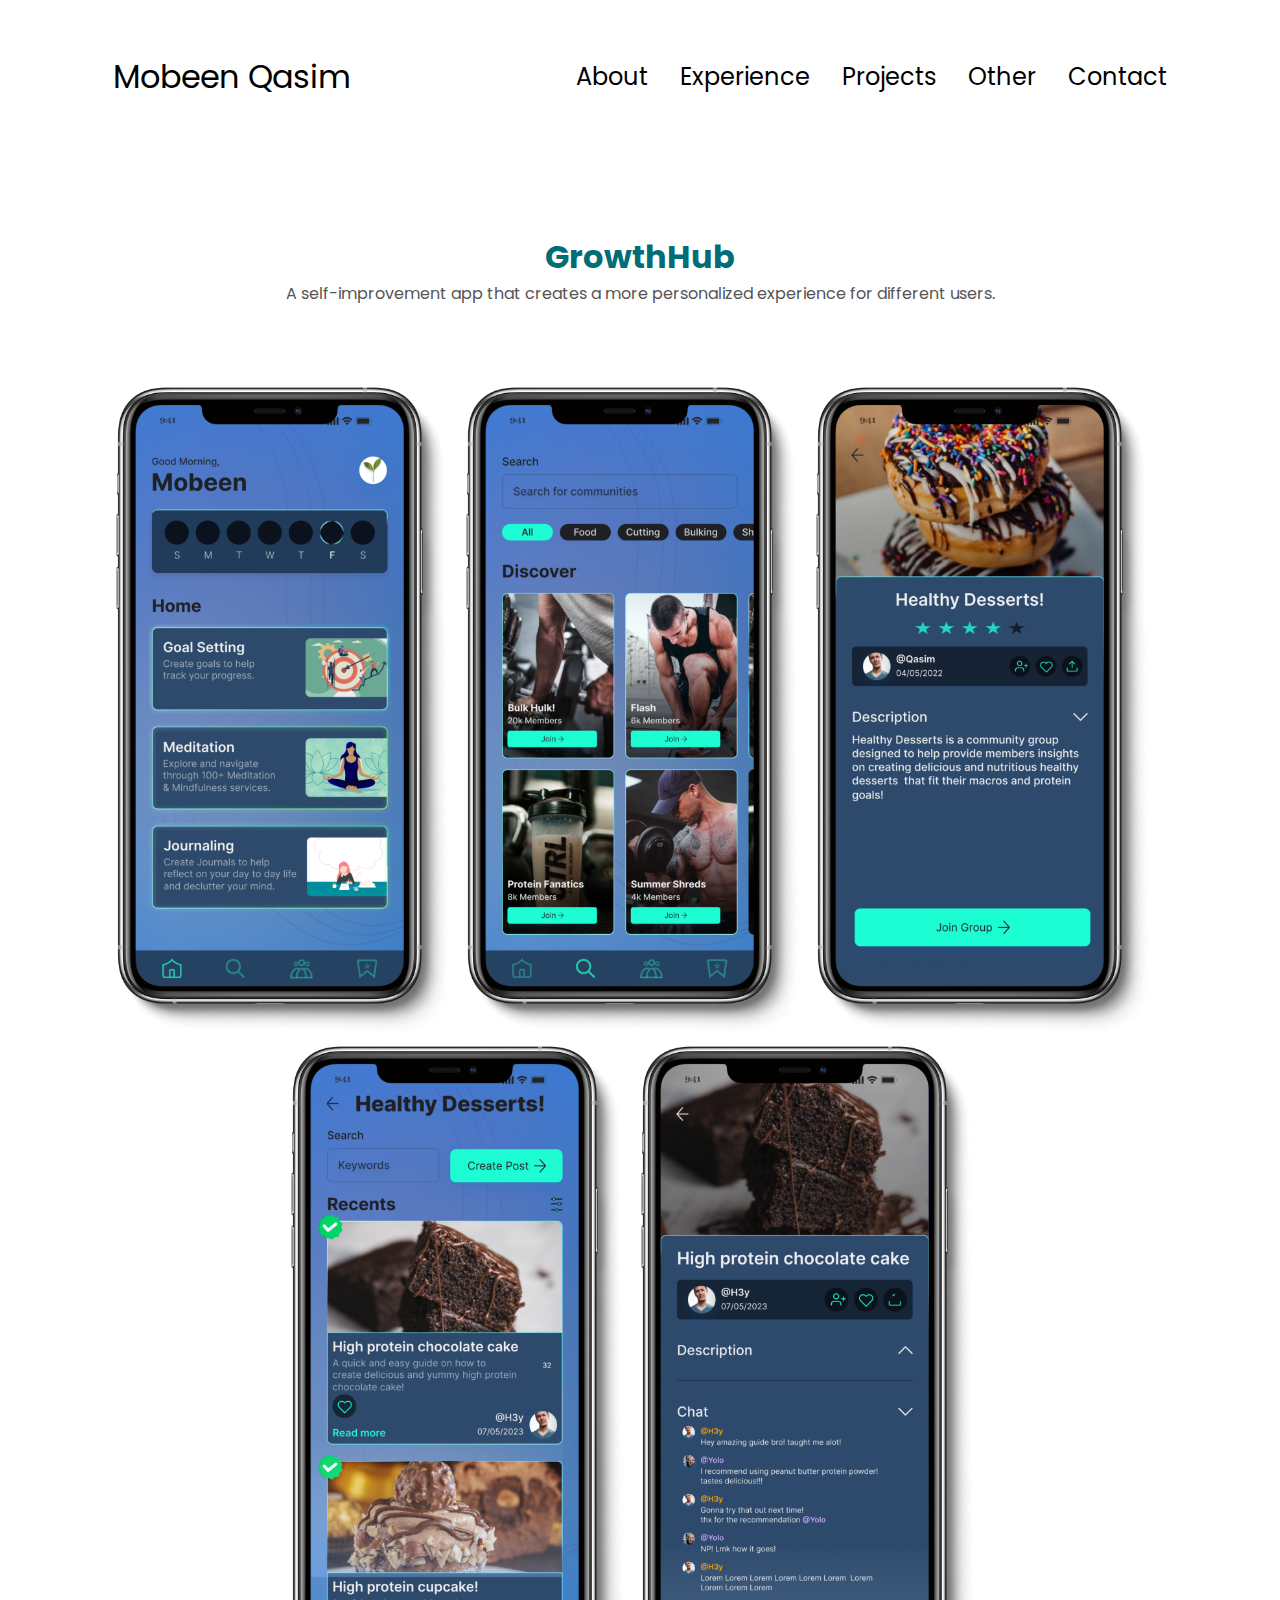
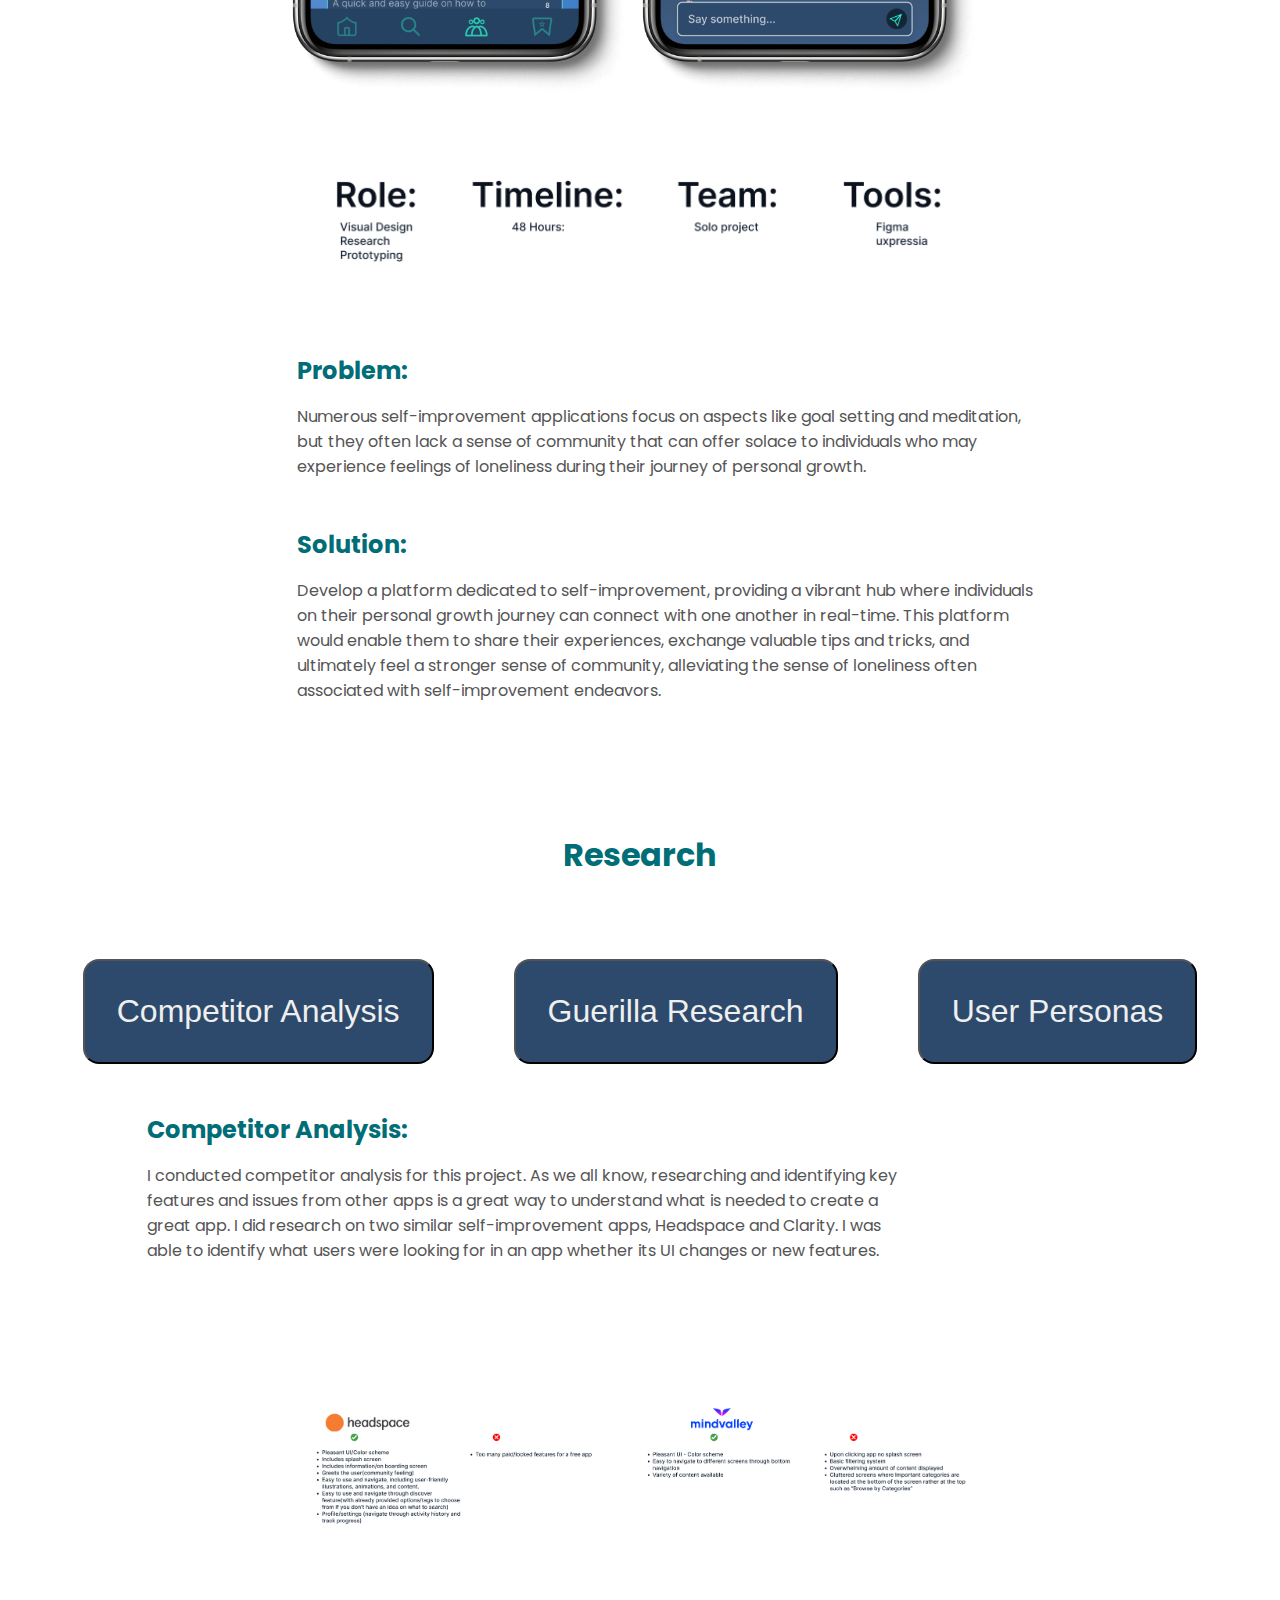
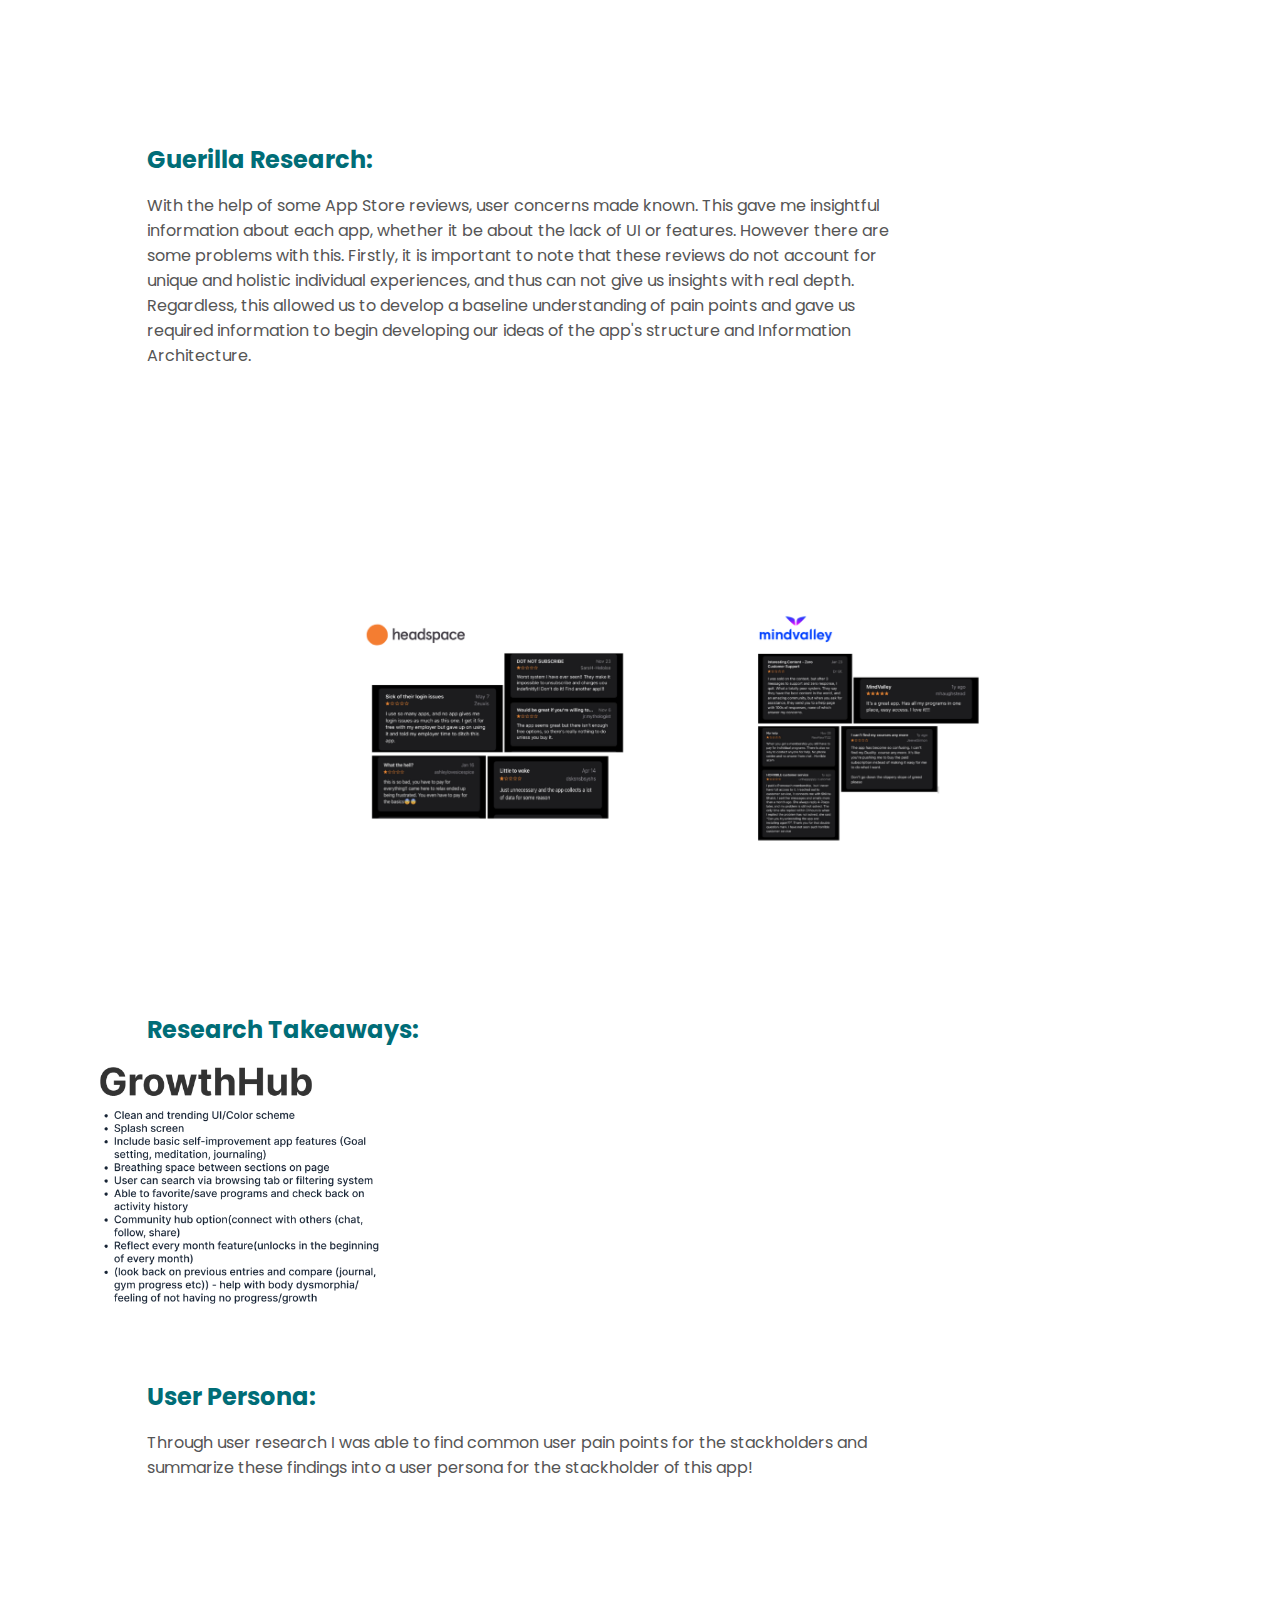
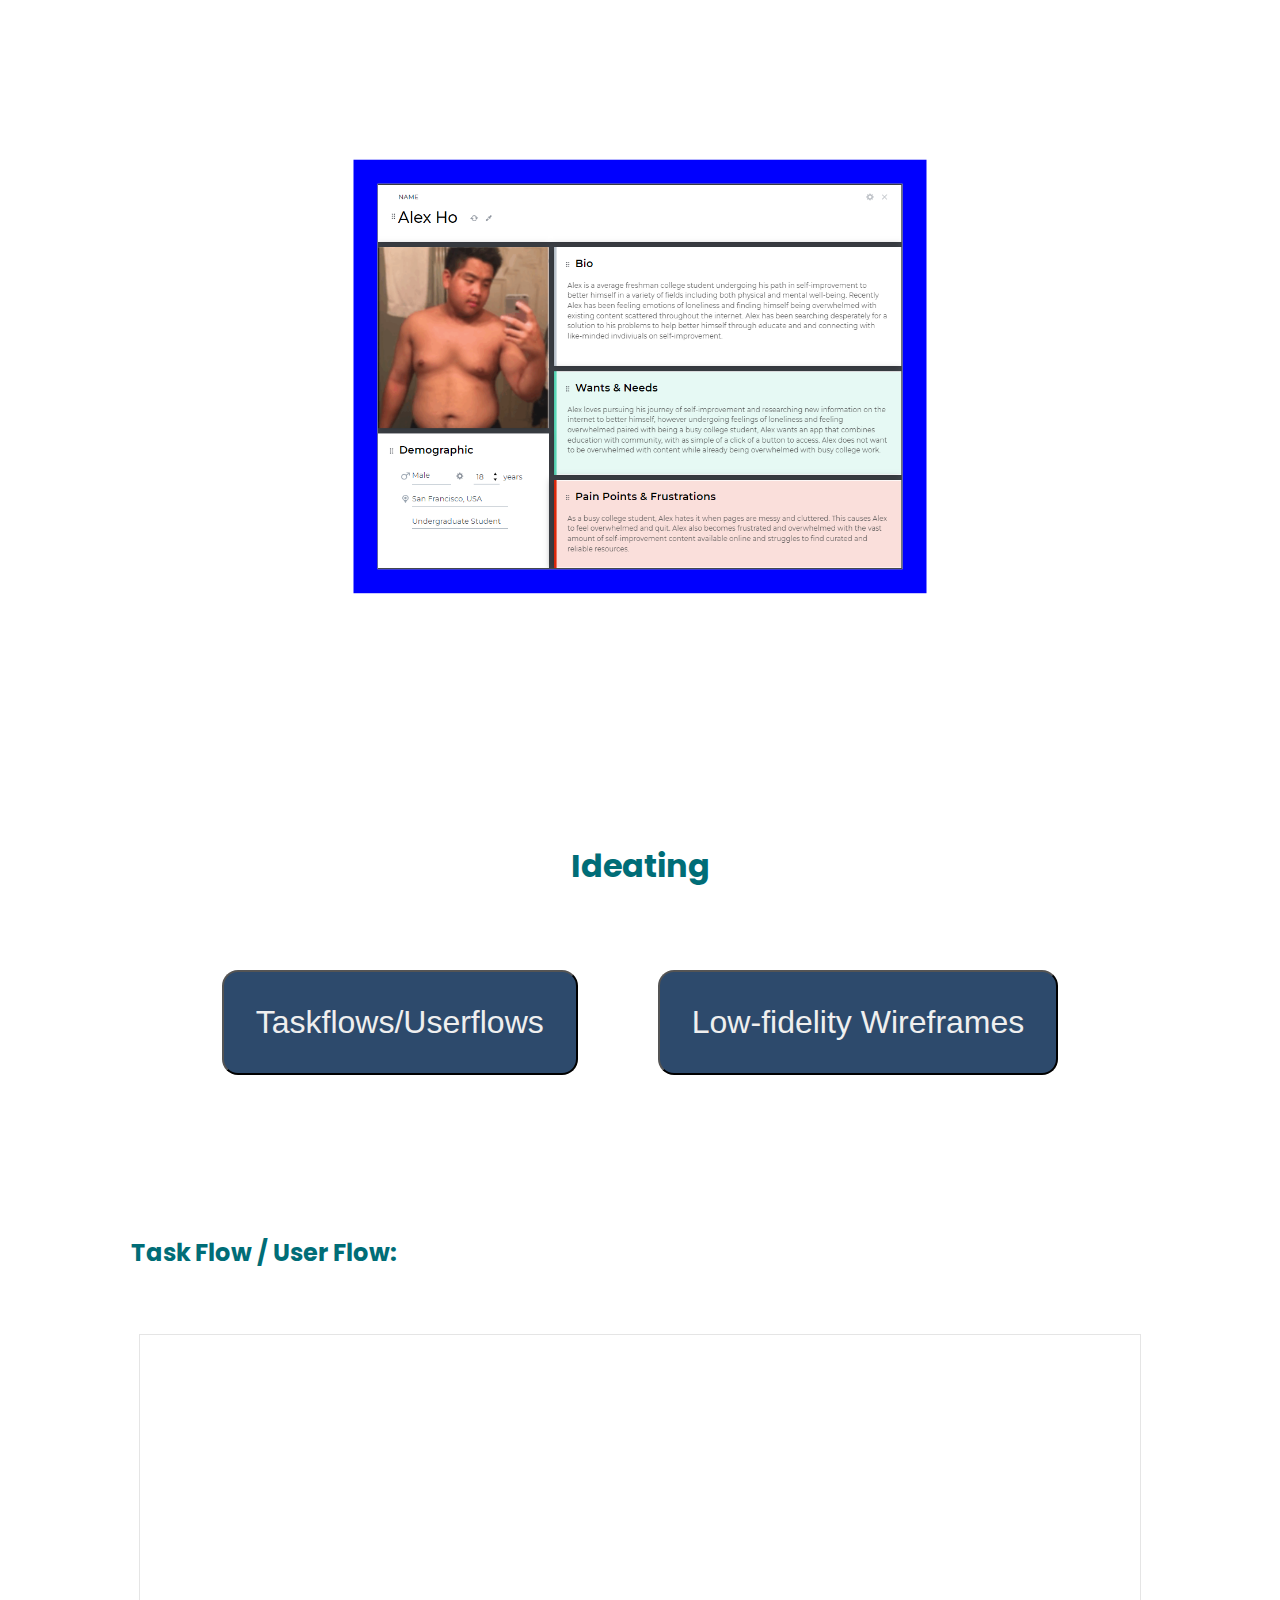
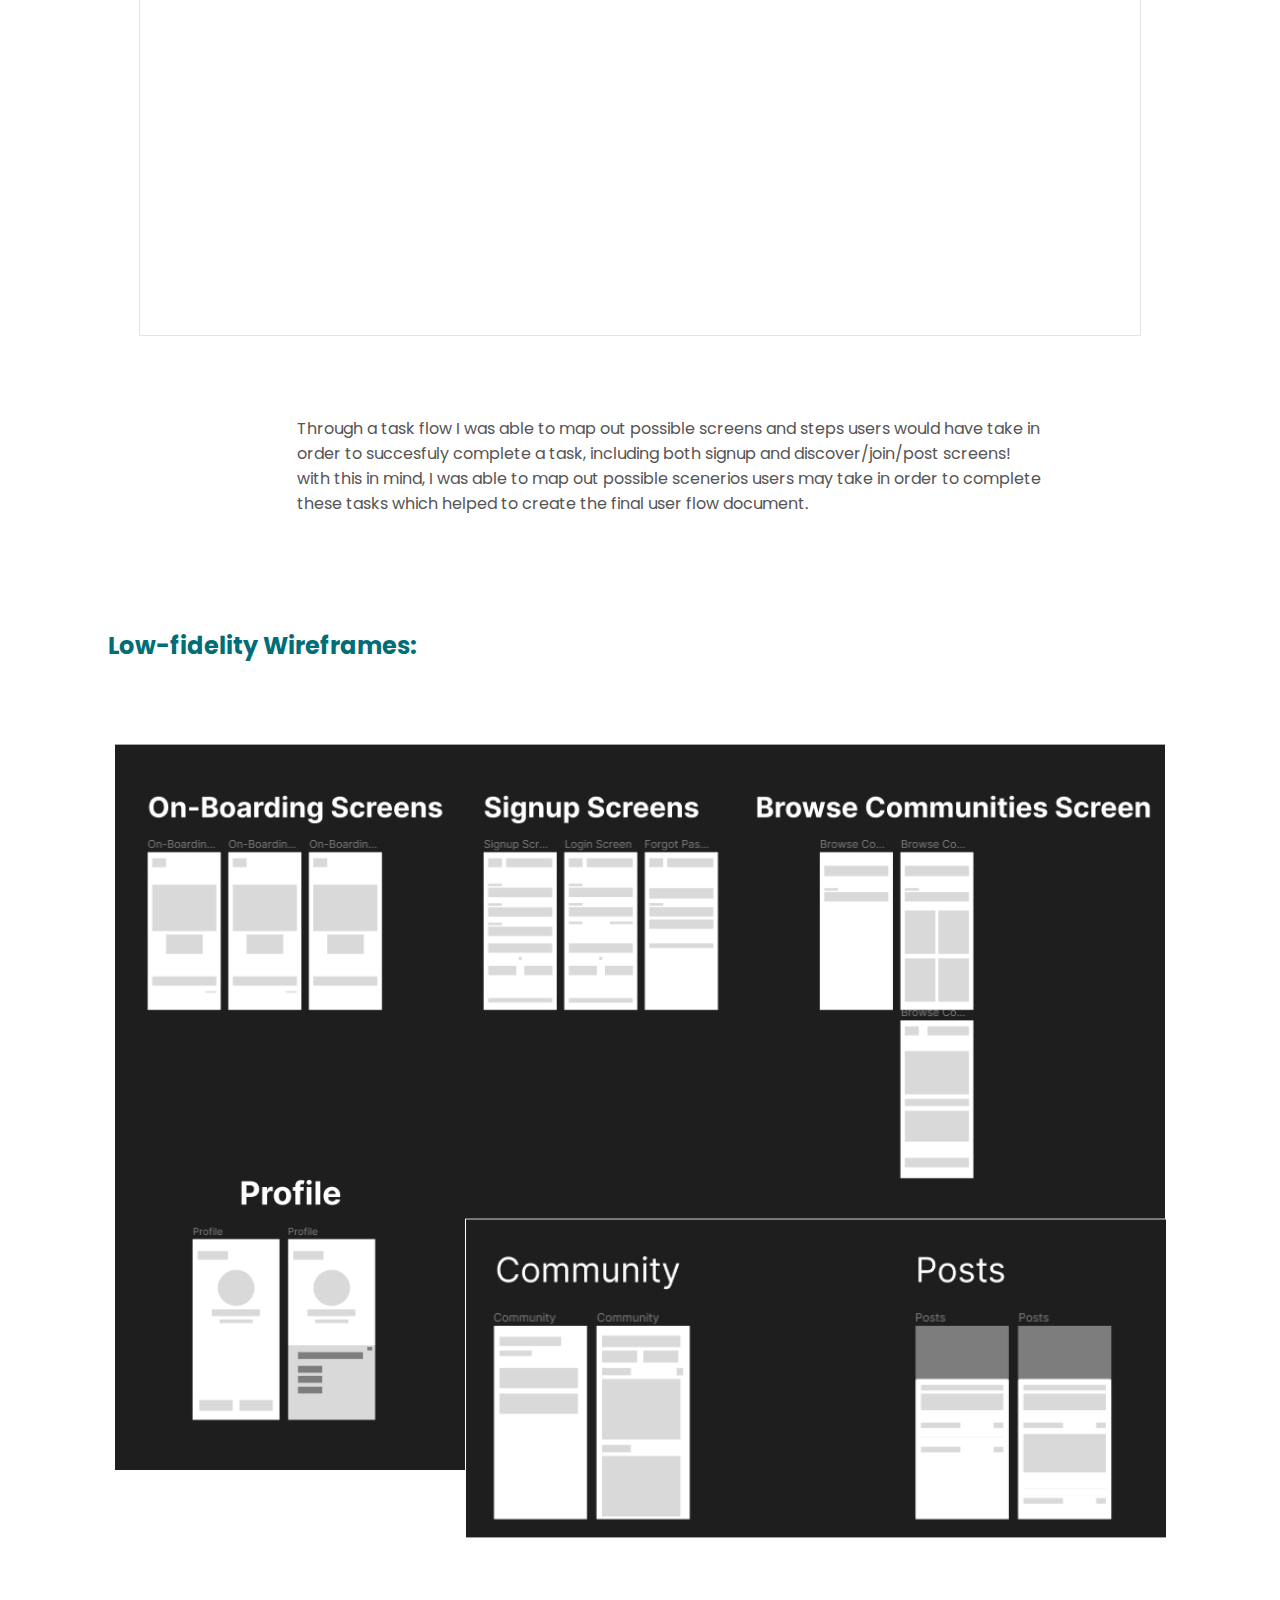
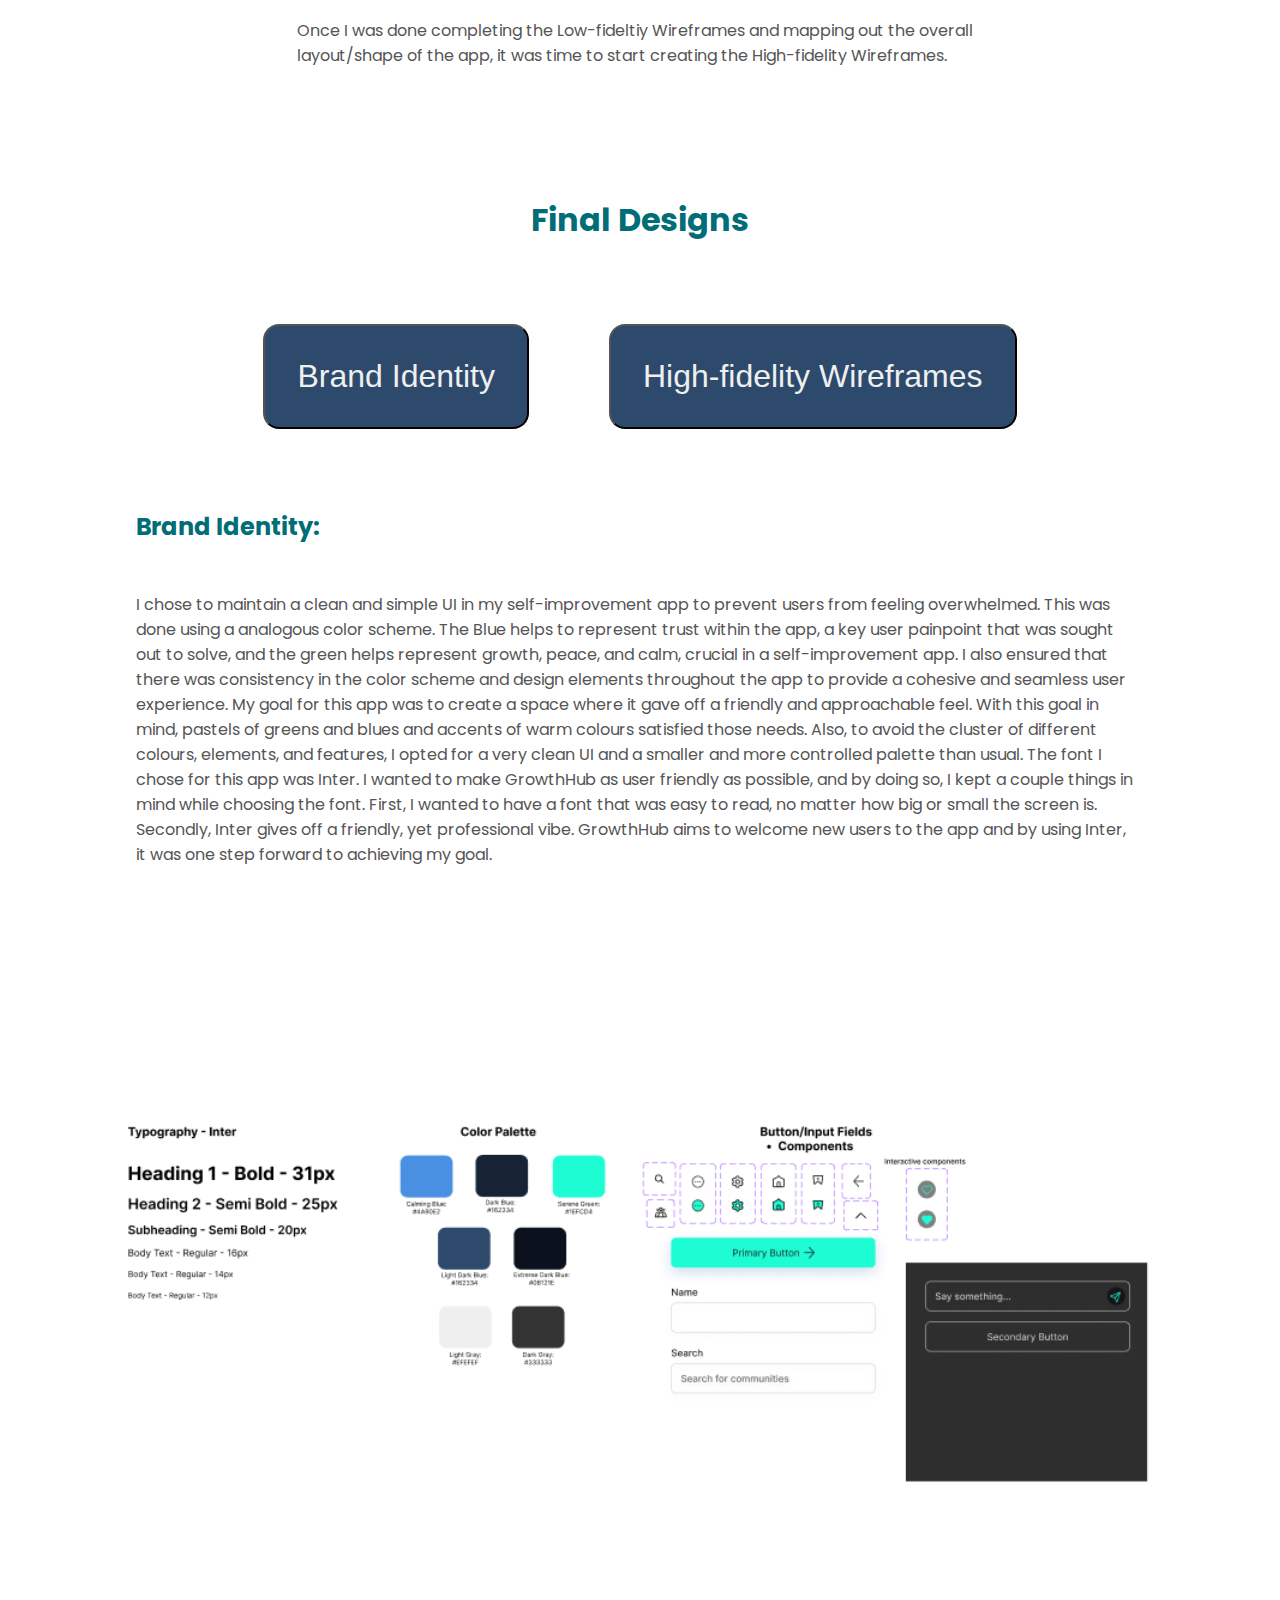
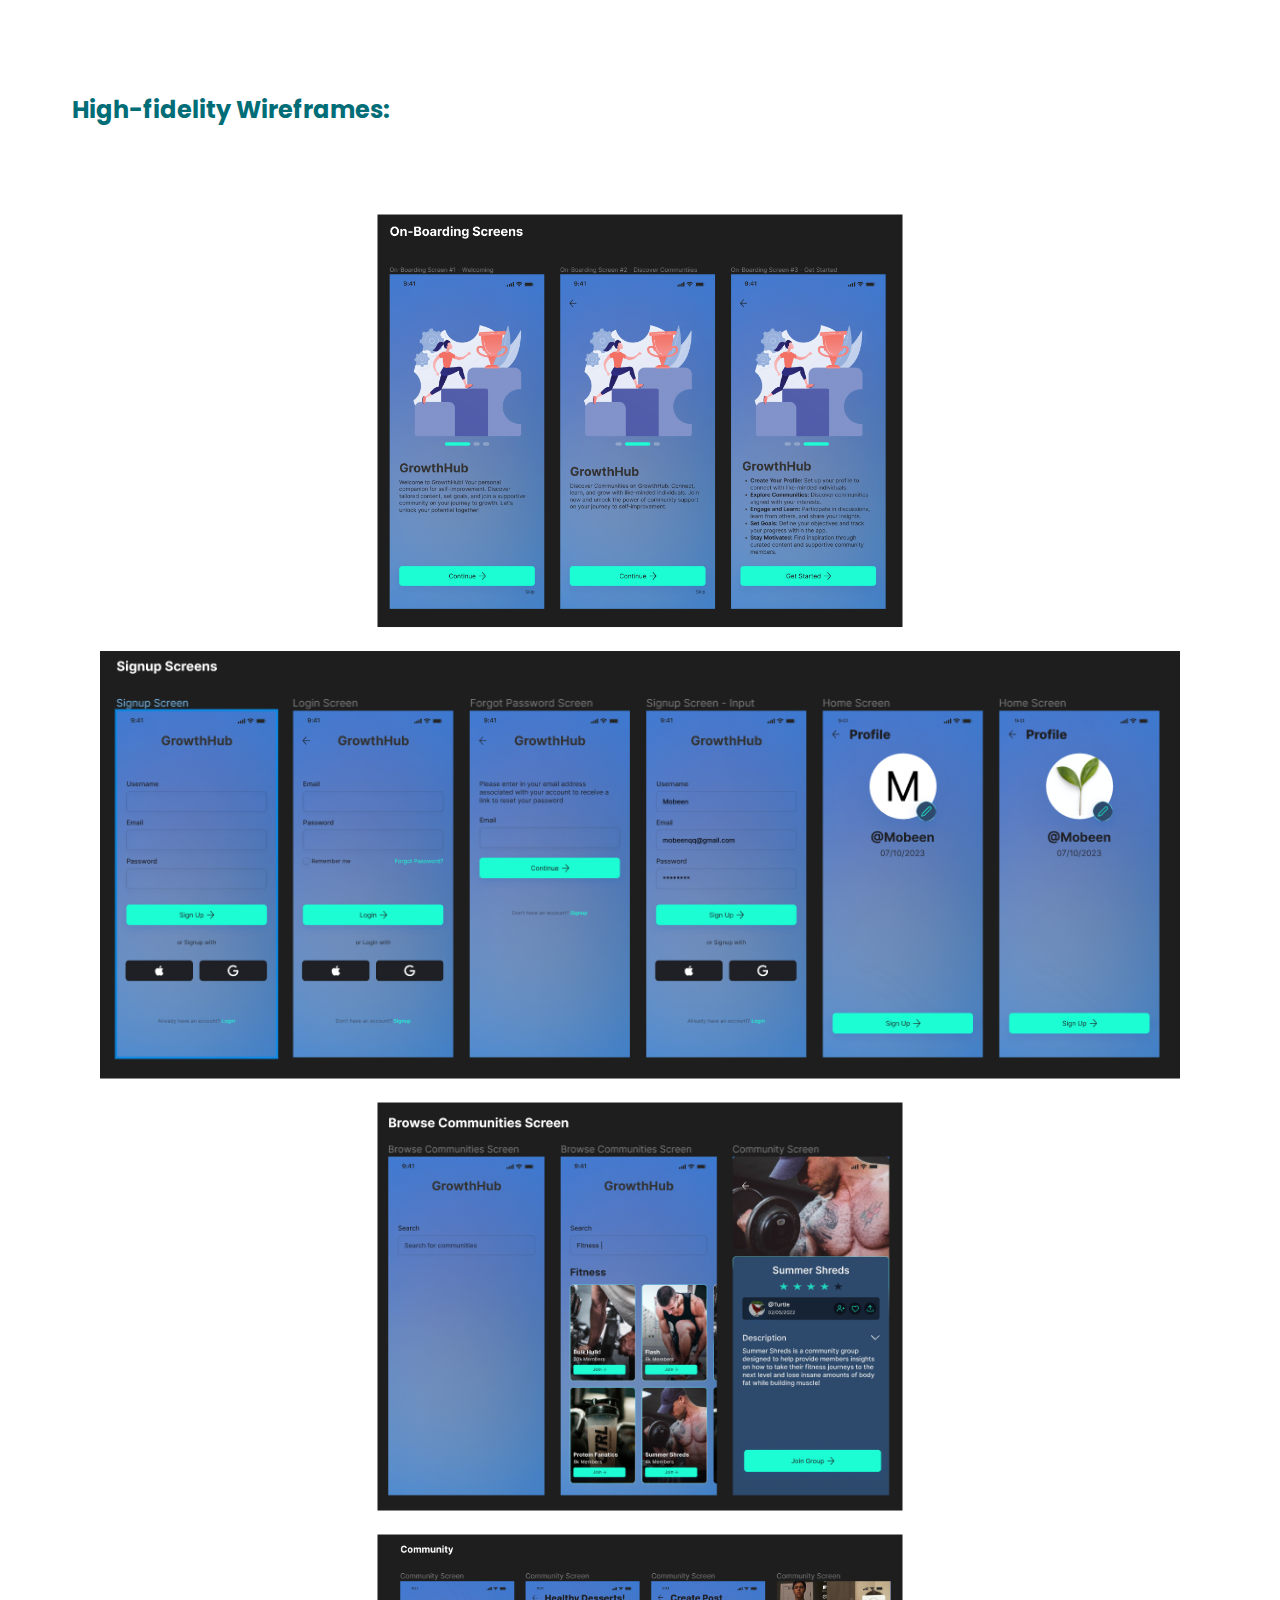
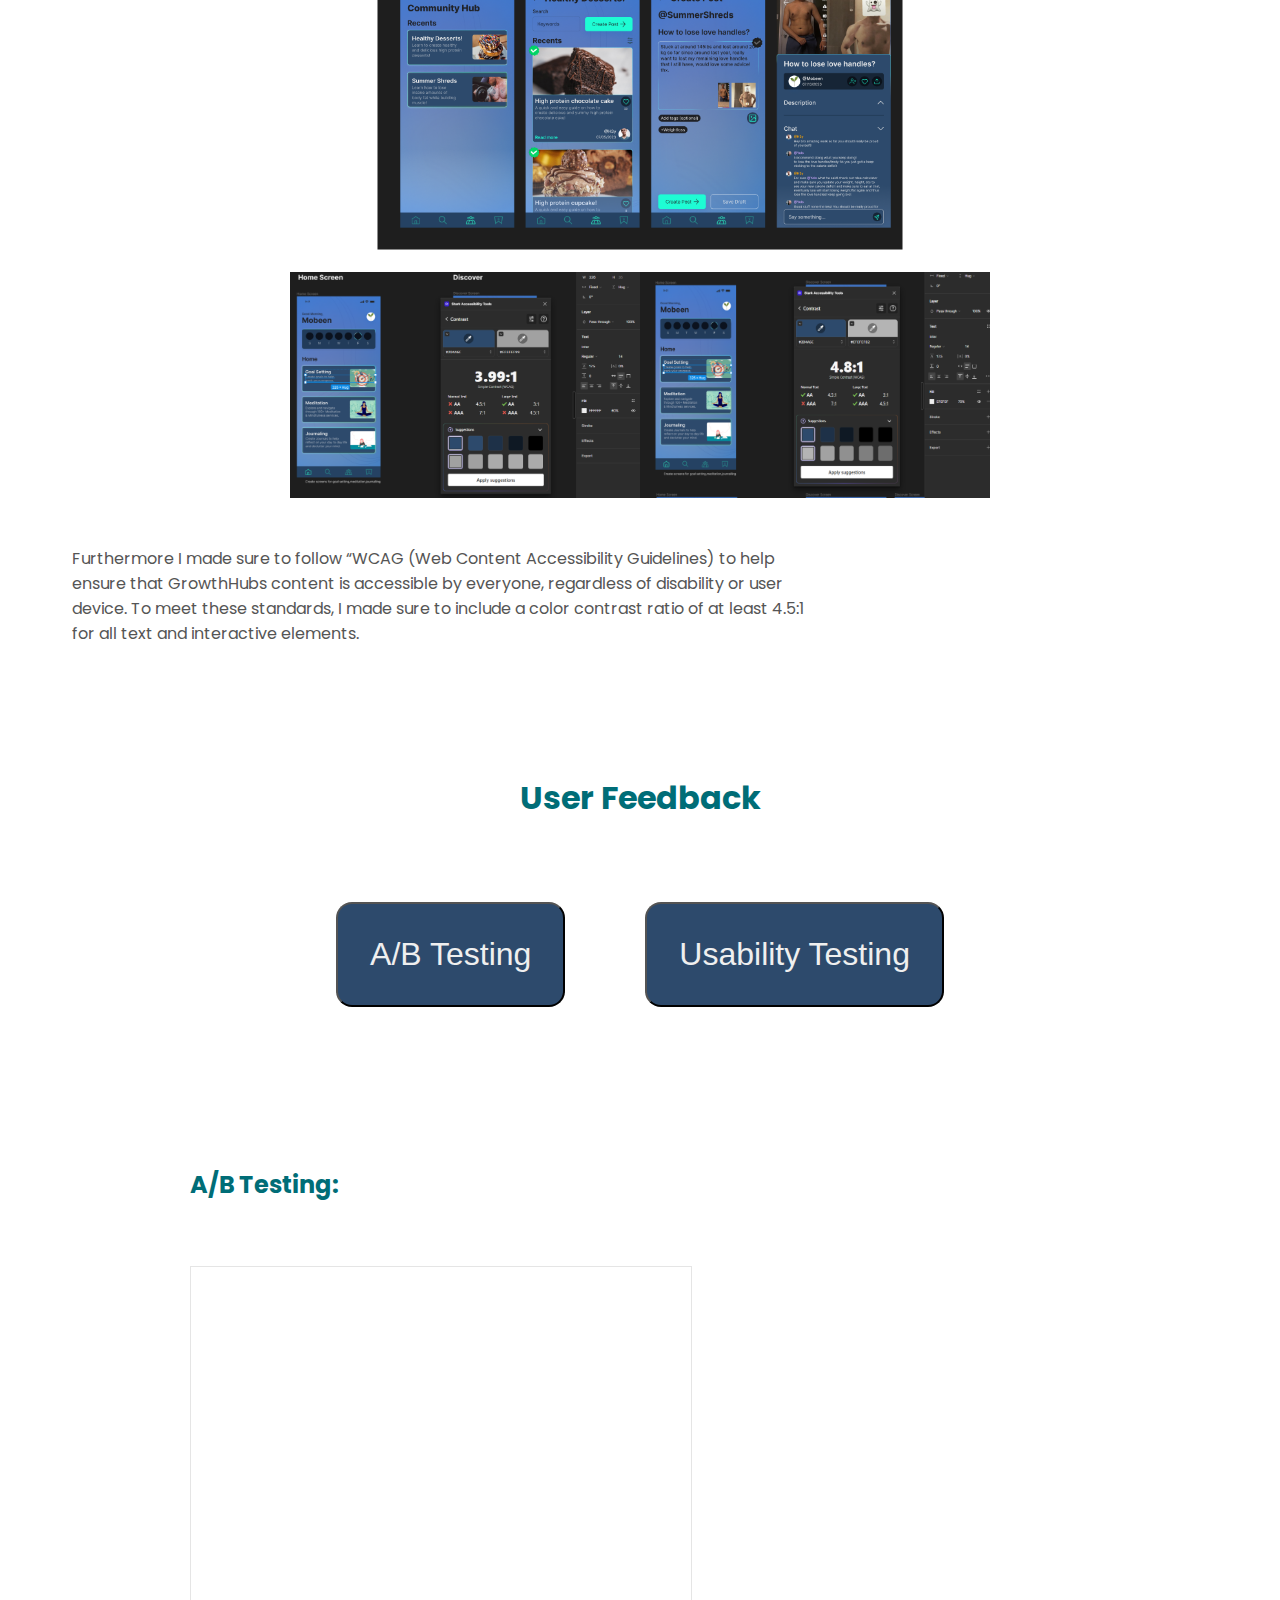
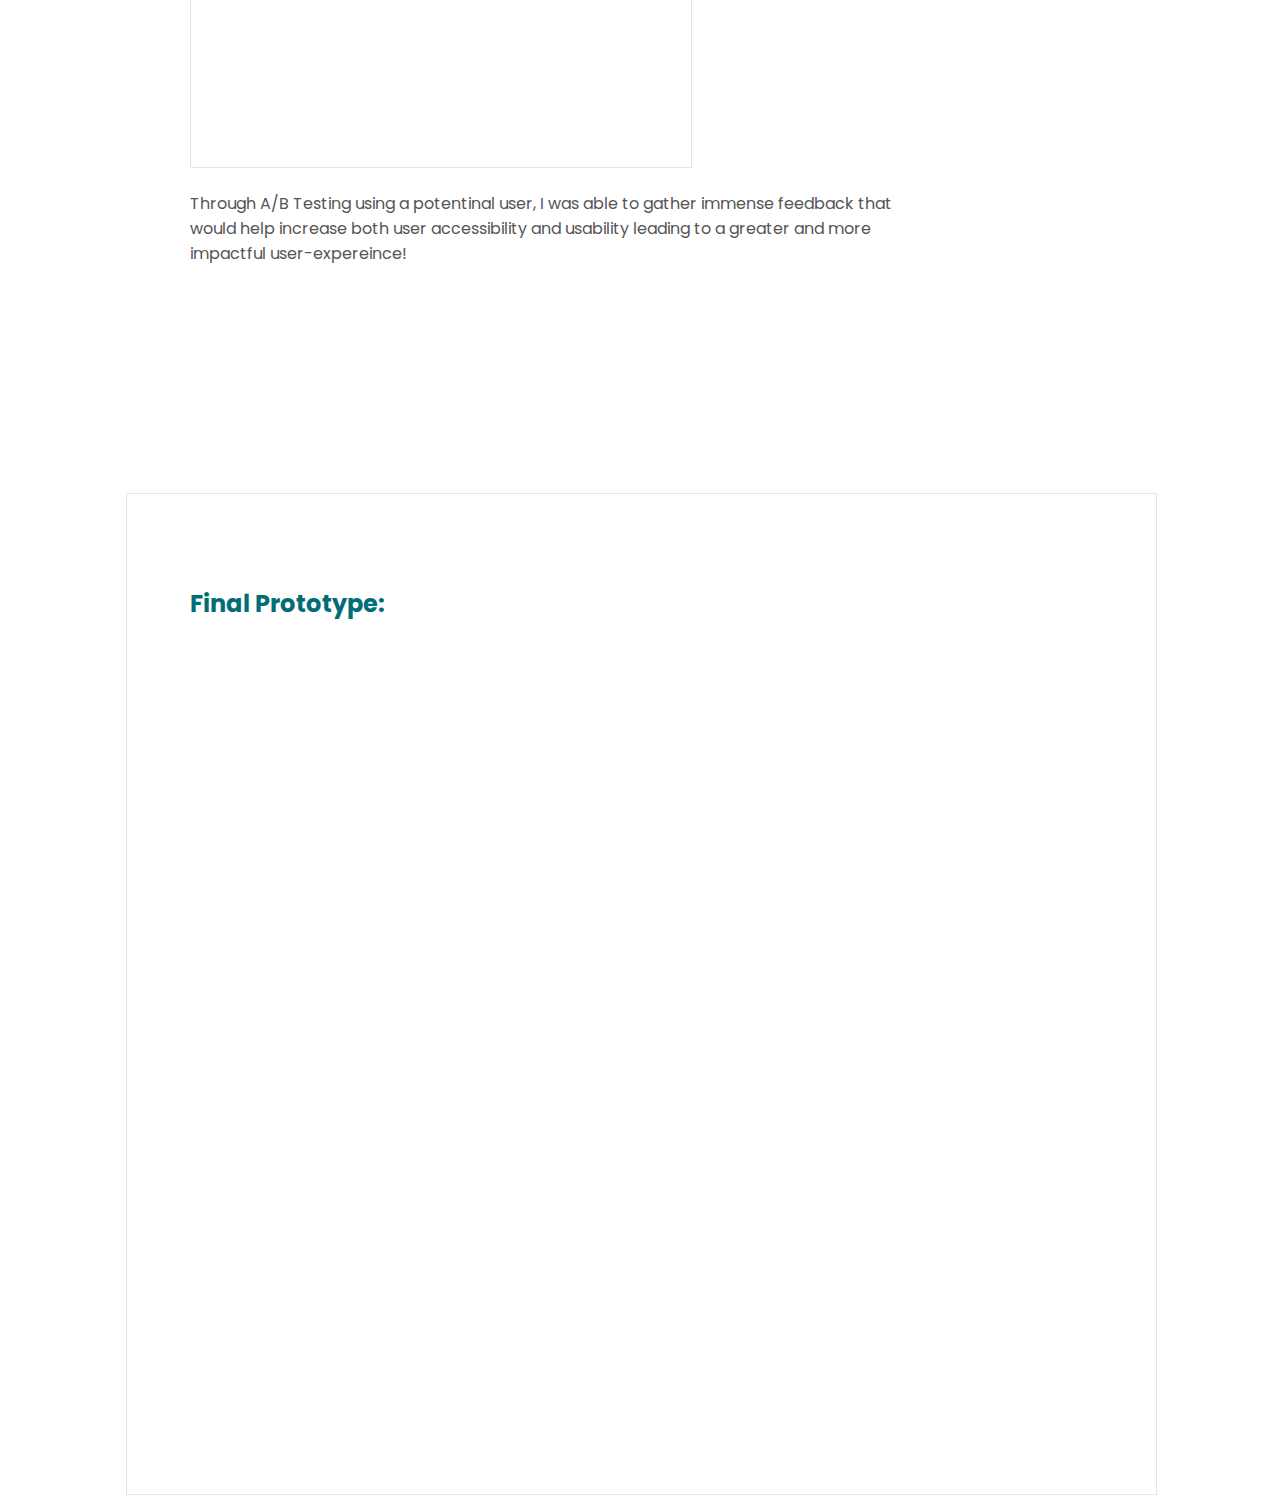
==== Growthhub.html @ c22f853a "mobile responsive" ====
<!DOCTYPE html>
<html lang="en">
  <head>
    <meta charset="UTF-8" />
    <meta name="viewport" content="width=device-width, initial-scale=1.0" />
    <title>Mobeen|Portfolio</title>
    <link rel="stylesheet" href="Growth.css" />
    <link rel="stylesheet" href="GrowthMobile.css" />
    <link rel="stylesheet" href="okman.css" />
    <link rel="stylesheet" href="newmedia.css">
  </head>
  <body>
    <nav id="desktop-nav">
      <div class="logo">Mobeen Qasim</div>
      <div>
        <ul class="nav-links">
          <li><a href="index.html">About</a></li>
          <li><a href="index.html">Experience</a></li>
          <li><a href="index.html">Projects</a></li>
          <li><a href="indextwo.html">Other</a></li>
          <li><a href="index.html">Contact</a></li>
        </ul>
      </div>
    </nav>
    <nav id="hamburger-nav">
      <div class="logo">Mobeen Qasim</div>
      <div class="hamburger-menu">
        <div class="hamburger-icon" onclick="toggleMenu()">
          <span></span>
          <span></span>
          <span></span>
        </div>
        <div class="menu-links">
          <li><a href="index.html" onclick="toggleMenu()">About</a></li>
          <li><a href="index.html" onclick="toggleMenu()">Experience</a></li>
          <li><a href="index.html" onclick="toggleMenu()">Projects</a></li>
          <li><a href="indextwo.html" onclick="toggleMenu()">Other</a></li>
          <li><a href="index.html" onclick="toggleMenu()">Contact</a></li>
        </div>
      </div>
    </nav>
    <div id="container">
      <div id="header__section">
        <div class="opening_section">
          <h1 class="title__project">GrowthHub</h1>
          <p>
            A self-improvement app that creates a more personalized experience
            for different users.
          </p>
        </div>
      </div>
      <div id="mockup">
        <img
          src="Assets/growthhub_mockup_one.png"
          alt="mockup homescreen"
          class="mockup_screen"
        />
        <img
          src="Assets/growthhub_mockup_two.png"
          alt="mockup discoveryscreen"
          class="mockup_screen_two"
        />
        <img
          src="Assets/growthhub_mockup_three.png"
          alt="mockup joingroupscreen"
          class="mockup_screen_three"
        />
        <img
          src="Assets/growthhub_mockup_four.png"
          alt="mockup communitiesscreen"
          class="mockup_screen_four"
        />
        <img
          src="Assets/growthhub_mockup_five.png"
          alt="mockup chatscreen"
          class="mockup_screen_five"
        />
      </div>
      <div class="timeline">
        <img
          src="Assets/Experience_Growth.PNG"
          alt="timelinee"
          class="timeline_one"
        />
      </div>
      <div class="body_section">
        <div class="problem">
          <h2 class="htwo">Problem:</h2>
          <p class="p1">
            Numerous self-improvement applications focus on aspects like goal
            setting and meditation, but they often lack a sense of community
            that can offer solace to individuals who may experience feelings of
            loneliness during their journey of personal growth.
          </p>
          <h2 class="htwo">Solution:</h2>
          <p class="p1">
            Develop a platform dedicated to self-improvement, providing a
            vibrant hub where individuals on their personal growth journey can
            connect with one another in real-time. This platform would enable
            them to share their experiences, exchange valuable tips and tricks,
            and ultimately feel a stronger sense of community, alleviating the
            sense of loneliness often associated with self-improvement
            endeavors.
          </p>
        </div>
      </div>
      <div class="research_section body_section">
        <h2 class="title__project reserch">Research</h2>
        <div class="problem">
          <!-- <h2 class="htwo">Research Methods:</h2> -->
          <div class="method">
            <button class="btn">Competitor Analysis</button>
            <button class="btn-1">Guerilla Research</button>
            <button class="btn-1">User Personas</button>
          </div>
          <h2 class="htwo">Competitor Analysis:</h2>
          <p class="p1 mob">
            I conducted competitor analysis for this project. As we all know,
            researching and identifying key features and issues from other apps
            is a great way to understand what is needed to create a great app. I
            did research on two similar self-improvement apps, Headspace and
            Clarity. I was able to identify what users were looking for in an
            app whether its UI changes or new features.
          </p>
          <div class="timeline research">
            <img
              src="Assets/researchgrowth1.png"
              alt="timelinee"
              class="timeline_one"
            />
          </div>
          <h2 class="htwo">Guerilla Research:</h2>
          <p class="p1 ggg">
            With the help of some App Store reviews, user concerns made known.
            This gave me insightful information about each app, whether it be
            about the lack of UI or features. However there are some problems
            with this. Firstly, it is important to note that these reviews do
            not account for unique and holistic individual experiences, and thus
            can not give us insights with real depth. Regardless, this allowed
            us to develop a baseline understanding of pain points and gave us
            required information to begin developing our ideas of the app's
            structure and Information Architecture.
          </p>
          <div class="timeline research2">
            <img src="Assets/appv2.png" alt="timelinee" class="timeline_one" />
          </div>
          <div class="w">
            <h2 class="htwo ggg">Research Takeaways:</h2>
            <div class="research33">
              <img
                src="Assets/growthlogo.PNG"
                alt="timelinee"
                class="timeline_one"
              />
            </div>
          </div>
          <h2 class="htwo">User Persona:</h2>
          <p class="p1 mkay">
            Through user research I was able to find common user pain points for
            the stackholders and summarize these findings into a user persona
            for the stackholder of this app!
          </p>
          
          <div class="research3 alex cont-alex">
            <img src="Assets/alexho.PNG" alt="timelinee" class="alex-pic" />
          </div>
        
      </div>
      </div>
      <div id="ideating">
        <div class="research_section body_section">
          <h2 class="title__project reserch">Ideating</h2>
          <div class="problem">
            <!-- <h2 class="htwo idea">Ideating Methods:</h2> -->
            <div class="method">
              <button class="btn">Taskflows/Userflows</button>
              <button class="btn-1">Low-fidelity Wireframes</button>
            </div>
            <h2 class="htwo four">Task Flow / User Flow:</h2>
            <!-- <div class="timeline userflow usberone">
              <img
                src="Assets/userflowone.PNG"
                alt="timelinee"
                class="timeline_one ok"
              />
            </div>
            <div class="timeline userflow usertwo">
              <img
                src="Assets/userflowtwo.PNG"
                alt="timelinee"
                class="timeline_one"
              />
            </div> -->
          </div>
          <iframe
            class="tasl"
            style="border: 1px solid rgba(0, 0, 0, 0.1)"
            width="1000"
            height="600"
            src="https://www.figma.com/embed?embed_host=share&url=https%3A%2F%2Fwww.figma.com%2Ffile%2FLEsPOBR0N5OjN88LAOhr80%2FTask-Flow-GrowthHub%3Ftype%3Dwhiteboard%26node-id%3D0%253A1%26t%3Dv4AsKENfzxcjJoLs-1"
            allowfullscreen
          ></iframe>
          <p class="p1 tasktext uss">
            Through a task flow I was able to map out possible screens and steps
            users would have take in order to succesfuly complete a task,
            including both signup and discover/join/post screens! with this in
            mind, I was able to map out possible scenerios users may take in
            order to complete these tasks which helped to create the final user
            flow document.
          </p>
          <h2 class="htwo five">Low-fidelity Wireframes:</h2>
          <img
            src="Assets/lowone.PNG"
            alt="timelinee"
            class="timeline_one lowone"
          />
          <img
            src="Assets/low2.PNG"
            alt="timelinee"
            class="timeline_one lowtwo"
          />
          <img
            src="Assets/low3.PNG"
            alt="timelinee"
            class="timeline_one lowthree"
          />
          <p class="p1 lowfid">
            Once I was done completing the Low-fideltiy Wireframes and mapping
            out the overall layout/shape of the app, it was time to start
            creating the High-fidelity Wireframes.
          </p>
        </div>
      </div>
      <div id="final">
        <div class="research_section body_section">
          <h2 class="title__project reserch">Final Designs</h2>
          <div class="problem">
            <h2 class="htwo idea"></h2>
            <div class="method">
              <button class="btn">Brand Identity</button>
              <button class="btn-1">High-fidelity Wireframes</button>
            </div>
            <h2 class="htwo three">Brand Identity:</h2>
            <p class="p1 tasktexttwo bri">
              I chose to maintain a clean and simple UI in my self-improvement
              app to prevent users from feeling overwhelmed. This was done using
              a analogous color scheme. The Blue helps to represent trust within
              the app, a key user painpoint that was sought out to solve, and
              the green helps represent growth, peace, and calm, crucial in a
              self-improvement app. I also ensured that there was consistency in
              the color scheme and design elements throughout the app to provide
              a cohesive and seamless user experience. My goal for this app was
              to create a space where it gave off a friendly and approachable
              feel. With this goal in mind, pastels of greens and blues and
              accents of warm colours satisfied those needs. Also, to avoid the
              cluster of different colours, elements, and features, I opted for
              a very clean UI and a smaller and more controlled palette than
              usual. The font I chose for this app was Inter. I wanted to make
              GrowthHub as user friendly as possible, and by doing so, I kept a
              couple things in mind while choosing the font. First, I wanted to
              have a font that was easy to read, no matter how big or small the
              screen is. Secondly, Inter gives off a friendly, yet professional
              vibe. GrowthHub aims to welcome new users to the app and by using
              Inter, it was one step forward to achieving my goal.
            </p>
            <div class="timeline userflow">
              <img
                src="Assets/brandidentity.PNG"
                alt="timelinee"
                class="timeline_one"
              />
            </div>
            <h2 class="htwo seven">High-fidelity Wireframes:</h2>
            <div class="timeline userflow onboard">
              <img
                src="Assets/onboard.PNG"
                alt="timelinee"
                class="timeline_one"
              />
              <img src="Assets/Signup.PNG" alt="timelinee" class="signup" />
              <img src="Assets/browse.PNG" alt="timelinee" class="browse" />
              <img src="Assets/community.PNG" alt="timelinee" class="browse" />
            </div>
            <div class="timeline color">
              <img
                src="Assets/image (3).png"
                alt="timelinee"
                class="timeline_one"
              />
              <img
                src="Assets/image (4).png"
                alt="timelinee"
                class="timeline_one"
              />
            </div>
            <p class="p1 gg">
              Furthermore I made sure to follow “WCAG (Web Content Accessibility
              Guidelines) to help ensure that GrowthHubs content is accessible
              by everyone, regardless of disability or user device. To meet
              these standards, I made sure to include a color contrast ratio of
              at least 4.5:1 for all text and interactive elements.
            </p>
            <div class="research_section body_section feedback">
              <h2 class="title__project reserch">User Feedback</h2>
              <div class="problem">
                <div class="method">
                  <button class="btn">A/B Testing</button>
                  <button class="btn-1">Usability Testing</button>
                </div>
                <h2 class="htwo four nine">A/B Testing:</h2>
                <div class="ab-container">
                <iframe
                  class="ab"
                  style="border: 1px solid rgba(0, 0, 0, 0.1)"
                  width="500"
                  height="500"
                  src="https://www.figma.com/embed?embed_host=share&url=https%3A%2F%2Fwww.figma.com%2Ffile%2Fsm3Vb9Gt7pCPzu6MZ5vaPa%2FGrowthHub-A%252FB-Testing%3Ftype%3Ddesign%26node-id%3D0%253A1%26mode%3Ddesign%26t%3DLUvlSyqBMemk26W2-1"
                  allowfullscreen
                ></iframe>
              </div>
                <p class="p1 usss">
                  Through A/B Testing using a potentinal user, I was able to
                  gather immense feedback that would help increase both user
                  accessibility and usability leading to a greater and more
                  impactful user-expereince!
                </p>
                <h2 class="htwo seven mkayy">Final Prototype:</h2>

                <iframe
                  class="screen"
                  style="border: 1px solid rgba(0, 0, 0, 0.1)"
                  width="50%"
                  height="1000"
                  src="https://www.figma.com/embed?embed_host=share&url=https%3A%2F%2Fwww.figma.com%2Fproto%2FkBwgQDawltsJOUZ9Wuk1uz%2FGrowthHub%3Fpage-id%3D1%253A2%26type%3Ddesign%26node-id%3D1-498%26viewport%3D2130%252C794%252C0.28%26t%3DXP0cdQl4Am4GSb7F-1%26scaling%3Dmin-zoom%26starting-point-node-id%3D1%253A498%26mode%3Ddesign"
                  allowfullscreen
                ></iframe>
              </div>
              <h2 class="finalpro">Final Prototype: <a href="https://www.figma.com/proto/kBwgQDawltsJOUZ9Wuk1uz/GrowthHub?embed_host=share&kind=&node-id=1-498&page-id=1%3A2&scaling=min-zoom&starting-point-node-id=1%3A498">GrowthHub</a></h2>
            </div>
          </div>
          <!-- <div class="btn-container">
        <button
          class="btn btn-color-2 project-btn"
          onclick="window.location.href = 'www.youtube.com'"
        >
          View Prototype Here!
        </button>
      </div> -->
        </div>
      </div>
    </div>
    <script src="script.js"></script>
  </body>
</html>
---- Growth.css ----
/* GENERAL */
@import url("https://fonts.googleapis.com/css2?family=Poppins:wght@300;400;500;600&display=swap");

* {
  margin: 0;
  padding: 0;
}

body {
  font-family: "Poppins", sans-serif;
}

html {
  scroll-behavior: smooth;
  overflow-x: hidden;
}

p {
  color: rgb(85, 85, 85);
  font-size: 1.5rem;
}

/* DESKTOP NAV */

nav,
.nav-links {
  display: flex;
}

nav {
  justify-content: space-around;
  align-items: center;
  height: 17vh;
}

.nav-links {
  gap: 2rem;
  list-style: none;
  font-size: 1.5rem;
}

a {
  color: black;
  text-decoration: none;
  text-decoration-color: #006d77;
}

a:hover {
  color: #006d77;
  text-decoration: underline;
  text-underline-offset: 1rem;
  text-decoration-color: #006d77;
}

h1 {
  color: #006d77;
}

.logo {
  font-size: 2rem;
}

.logo:hover {
  cursor: default;
}

/* HAMBURGER MENU */

#hamburger-nav {
  display: none;
}

.hamburger-menu {
  position: relative;
  display: inline-block;
}

.hamburger-icon {
  display: flex;
  flex-direction: column;
  justify-content: space-between;
  height: 24px;
  width: 30px;
  cursor: pointer;
}

.hamburger-icon span {
  width: 100%;
  height: 2px;
  background-color: black;
  transition: all 0.3 ease-in-out;
}

.menu-links {
  position: absolute;
  top: 100%;
  right: 0;
  background-color: white;
  width: fit-content;
  max-height: 0;
  overflow: hidden;
  transition: all 0.3 ease-in-out;
}

.menu-links a {
  display: block;
  padding: 10px;
  text-align: center;
  font-size: 1.5rem;
  color: black;
  text-decoration: none;
  transition: all 0.3 ease-in-out;
}

.menu-links li {
  list-style: none;
}

.menu-links.open {
  max-height: 300px;
}

.hamburger-icon.open span:first-child {
  transform: rotate(45deg) translate(10px, 5px);
}
.hamburger-icon.open span:nth-child(2) {
  opacity: 0;
}
.hamburger-icon.open span:last-child {
  transform: rotate(-45deg) translate(10px, -5px);
}

.hamburger-icon span:first-child {
  transform: none;
}
.hamburger-icon span:first-child {
  opacity: 1;
}
.hamburger-icon span:first-child {
  transform: none;
}
/* HEADER */

#container {
  /* border: 0.5rem solid red; */
}

/* OPENING SECTION */

.opening_section {
  /* border: 1rem solid blue; */
  display: flex;
  flex-direction: column;
  justify-content: end;
  align-items: center;
  margin-top: 5rem;
  margin-bottom: 5rem;
}

.title__project {
  font-size: 5rem;
  color: #006d77;
}

.htwo {
  color: #006d77;
}

/* MOCKUP SECTION */

img {
  width: 350px;
}

#mockup {
  /* border: 1rem solid blue; */
  display: flex;
  /* flex-wrap: wrap; */
  justify-content: center;
}

/* TIMELINE SECTION */

.timeline {
  /* border: 1rem solid blue; */
  display: flex;
  flex-wrap: wrap;
  justify-content: center;
  scale: 1.8;
  margin-top: 5rem;
}

/* RESEARCH SECTION */

.body_section {
  /* border: 1rem solid blue; */
  margin-top: 3rem;
  display: flex;
  flex-direction: column;
  align-items: center;
}

.htwo {
  font-size: 1.5rem;
  margin-top: 3rem;
}

.p1 {
  margin-top: 1rem;
  font-size: 1.2rem;
  max-width: 75ch;
}

.reserch {
  /* border: 1rem solid blue; */
  display: flex;
  justify-content: center;
  margin-top: 5rem;
}

.method {
  /* border: 1rem solid blue; */
  display: flex;
  justify-content: center;
  align-items: center;
}
.btn {
  /* border: 1rem solid blue; */
  background-color: #2d4a6c;
  border-radius: 1rem;
  color: #efefef;
  font-size: 2rem;
  padding: 1em;
}

.btn-1 {
  /* border: 1rem solid blue; */
  background-color: #2d4a6c;
  border-radius: 1rem;
  color: #efefef;
  font-size: 2rem;
  padding: 1em;
  margin-left: 5rem;
}

.research {
  /* border: 1rem solid blue; */
  display: flex;
  justify-content: center;
  align-items: center;
  margin-top: 10rem;
  margin-bottom: 15rem;
  scale: 5.1;
}

.research2 {
  display: flex;
  justify-content: center;
  align-items: center;
  margin-top: 17.5rem;
  margin-bottom: 28rem;
  scale: 5;
  z-index: 1;
}

.gg {
  margin-top: 11rem;
}

.color {
  scale: 2;
  margin-top: 50rem;
}

.method {
  margin-top: 5rem;
}

.ab {
margin-left: 30rem;

}

.alex-pic {
  border: 1rem solid blue;
  margin-top: 4rem;

  margin-bottom: 5rem;

  scale: 1.5;
}

research33 {
  /* border: 1rem solid blue; */
  margin-top: 4rem;
  display: flex;
  margin-left: 17rem;
  margin-bottom: 5rem;
  justify-content: center;
  scale: 1.5;
}

.w {
  margin-top: -14rem;
}


.cont-alex {
  display: flex;
  justify-content: center;
}


.alex {
  /* border: 1rem solid blue; */
  scale: 1;
  margin-top: 18rem;
}

#ideating {
  margin-top: 10rem;
}

.idea {
  margin-right: 75rem;
}

.userflow {
  scale: 5.1;
  margin-top: 23rem;
  margin-bottom: 3rem;
}

.three {
  margin-top: 5rem;
}

.four {
  margin-top: 10rem;
  margin-right: 72rem;
  margin-bottom: 4rem;
}

.ok {
  margin-top: -1rem;
}

.tasktext {
  margin-top: 5rem;
}

.lowfid {
  margin-top: 10rem;
}

.tasktexttwo {
  margin-top: 3rem;
}

.usertwo {
  margin-top: 35rem;
}

.five {
  /* border: 1rem solid blue; */
  justify-content: start;
  margin-top: 7rem;
  margin-right: 71rem;
}

.lowone {
  scale: 3;
  margin-top: 15rem;
}

.lowtwo {
  scale: 1;
  margin-top: 5rem;
  margin-right: 43.8rem;
}

.lowthree {
  scale: 2;
  margin-top: -10.7rem;
  margin-left: 22rem;
}

.btn-container {
  /* border: 2rem solid blue; */
  width: 100vw;
  margin-top: 50rem;
  display: flex;
  justify-content: center;
}

.screen {
  border: 2rem solid blue;
  display: flex;
  width: 100%;
  justify-content: center;
  margin-top: 5rem;
}

.feedback {
  margin-top: 3rem;
}

.onboard {
  scale: 2;
  margin-bottom: 21rem;
  display: flex;
  flex-wrap: flex;
  flex-direction: column;
  align-items: center;
  gap: 1rem;
  padding-top: 10rem;
}

.seven {
}


.finalpro {
  display: none;
}
.signup {
  width: 45rem;
}
---- GrowthMobile.css ----
@media screen and (max-width: 1400px) {
  #profile {
    height: 83vh;
    margin-bottom: 6rem;
  }
  .about-containers {
    flex-wrap: wrap;
  
  
}


}

@media screen and (max-width: 1200px) {
  #desktop-nav {
    display: none;
  }

  .ab-container {
    display: flex;
    justify-content: center;
  }

  



  #hamburger-nav {
    display: flex;
  }
  #experience,
  .experience-details-container {
    margin-top: 2rem;
  }
  #profile,
  .section-container {
    display: block;
  }
  .arrow {
    display: none;
  }
  section,
  .section-container {
    height: fit-content;
  }
  section {
    margin: 0 5%;
  }
  .section__pic-container {
    width: 275px;
    height: 275px;
    margin: 0 auto 2rem;
  }
  .about-containers {
    margin-top: 0;
  }
 
}

@media screen and (max-width: 600px) {
  #contact,
  footer {
    height: 40vh;
  }
  #profile {
    height: 83vh;
    margin-bottom: 0;
  }
  article {
    font-size: 1rem;
  }


  footer nav {
    height: fit-content;
    margin-bottom: 2rem;
  }
  .about-containers,
  .contact-info-upper-container,
  .btn-container {
    flex-wrap: wrap;
  }
  .contact-info-container {
    margin: 0;
  }
  .contact-info-container p,
  .nav-links li a {
    font-size: 1rem;
  }
  

  .experience-sub-title {
    font-size: 1.25rem;
  }
  .logo {
    font-size: 1.5rem;
  }
  .nav-links {
    flex-direction: column;
    gap: 0.5rem;
    text-align: center;
  }
  .section__pic-container {
    width: auto;
    height: 46vw;
    justify-content: center;
  }
  .section__text__p2 {
    font-size: 1.25rem;
  }
  .title {
    font-size: 2rem;
  }
  .text-container {
    text-align: justify;
  }

  .screen {
  display: none;
  }
}
---- okman.css ----
@media screen and (max-width: 1400px) {
  body {
    overflow-x: hidden;
    overflow-y: hidden;
    overflow: hidden;
  }

  #mockup {
    flex-direction: row;
    flex-wrap: wrap;
  }

  .title__project {
    font-size: 2rem;
  }

  p {
    font-size: 1rem;
  }

  .htwo {
    font-size: 1.5rem;
    margin-left: 4rem;
  }

  .p1 {
    font-size: 1rem;
    margin-left: 4rem;
  }

  .research {
    scale: 2;
  }

  .research2 {
    scale: 2;
  }



 

  .four {
    margin-right: 51rem;
  }

  .five {
    margin-right: 51.2rem;
  }

  .three {
    margin-left: 8rem;
  }

  .tasktexttwo {
    font-size: 1rem;
    margin-left: 8rem;
    max-width: 100ch;
  }

  .userflow {
    scale: 3;
  }

  .onboard {
    scale: 1.5;
    flex-wrap: wrap;
  }

  .color {
    scale: 1;
    margin-top: 2.3rem;
  }

  .gg {
    margin-top: 3rem;
  }

  .ab {
    margin-left: 4rem;
  }

  .seven {
    margin-top: 20rem;
    margin-bottom: -13rem;
  }
}

@media screen and (max-width: 1253px) {
  body {
    overflow-x: hidden;
    overflow-y: hidden;
    overflow: hidden;
  }



  .four {
    margin-right: 0;
  }

  .five {
    margin-right: 0;
  }

  .tasl {
    width: 500px;
    height: 300px;
  }

  .lowone {
    scale: 2;
  }

  .lowtwo {
    margin-right: 2rem;
  }

  .lowthree {
    scale: 1.5;
    margin-left: 0rem;
    margin-top: 2.6rem;
  }

  .three {
    margin-left: 20rem;
  }

  .tasktexttwo {
    font-size: 1rem;
    margin-left: 20rem;
    max-width: 70ch;
  }

  .userflow {
    scale: 2;
  }

  .onboard {
    scale: 1;
    flex-wrap: wrap;
  }

  .seven {
    margin-top: 20rem;
    margin-bottom: -13rem;
    margin-left: 20rem;
  }

  .gg {
    max-width: 70ch;
    margin-left: 17rem;
  }

  .us {
    max-width: 70ch;
    margin-left: 10rem;
  }

  .nine {
    margin-left: 12rem;
  }
}

@media screen and (max-width: 780px) {
  body {
    overflow-x: hidden;
    overflow-y: hidden;
    overflow: hidden;
  }


  .research33 {
    margin-left: 15rem;
  }

  p {
    font-size: 1rem;
    text-align: center;
  }

  .timeline {
    scale: 1;
  }

  .htwo {
    margin-right: 20rem;
  }

  .p1 {
    max-width: 40ch;
    font-size: 1rem;
    text-align: left;
    margin-left: 8rem;
  }

  .htwo {
    margin-left: 13rem;
  }

  .method {
    scale: 0.5;
  }

  .mob {
    margin-left: 13rem;
  }

  .ggg {
    margin-left: 13rem;
  }


  .mkay {
    margin-left: 13rem;
    max-width: 35ch;
  }




  .us {
    max-width: 70ch;
    margin-left: 1rem;
  }

  .lowone {
    scale: 1;
  }

  .lowtwo {
    scale: 0.5;
  }

  .lowthree {
    scale: 1;
  }

  .lowfid {
    margin-top: 2rem;
    width: 100vw;
    /* border: 1rem solid blue; */
    max-width: 1000ch;
    font-size: 1rem;
    margin-right: 4rem;
  }

  .three {
    margin-left: 27rem;
  }

  .bri {
    margin-left: 27rem;
    margin-bottom: -20rem;
  }

  .seven {
    margin-top: 20rem;
    margin-left: 27rem;
    margin-bottom: -13rem;
  }

  .onboard {
    scale: 0.5;
    margin-top: -20rem;
    margin-bottom: -25rem;
  }

  .color {
    scale: 0.5;
  }

  .gg {
    max-width: 35ch;
    margin-left: 27rem;
  }

  .nine {
    margin-left: 27rem;
  }

  .us {
    max-width: 35ch;
    margin-left: 22rem;
  }

  .uss {
    margin-left: 2rem;
  }

  .mkayy {
    margin-left: 50rem;
  }

  .usss {
    /* border: 1rem solid blue; */
    width: 100vw;
    padding-left: 18rem;
  }
}
---- newmedia.css ----
@media (max-width: 1200px) {
    .screen {
        display: none;
    }
    
    .finalpro {
        display: block;
        margin-top: -5rem;
        margin-bottom: 3rem;
    }
    
    
    }
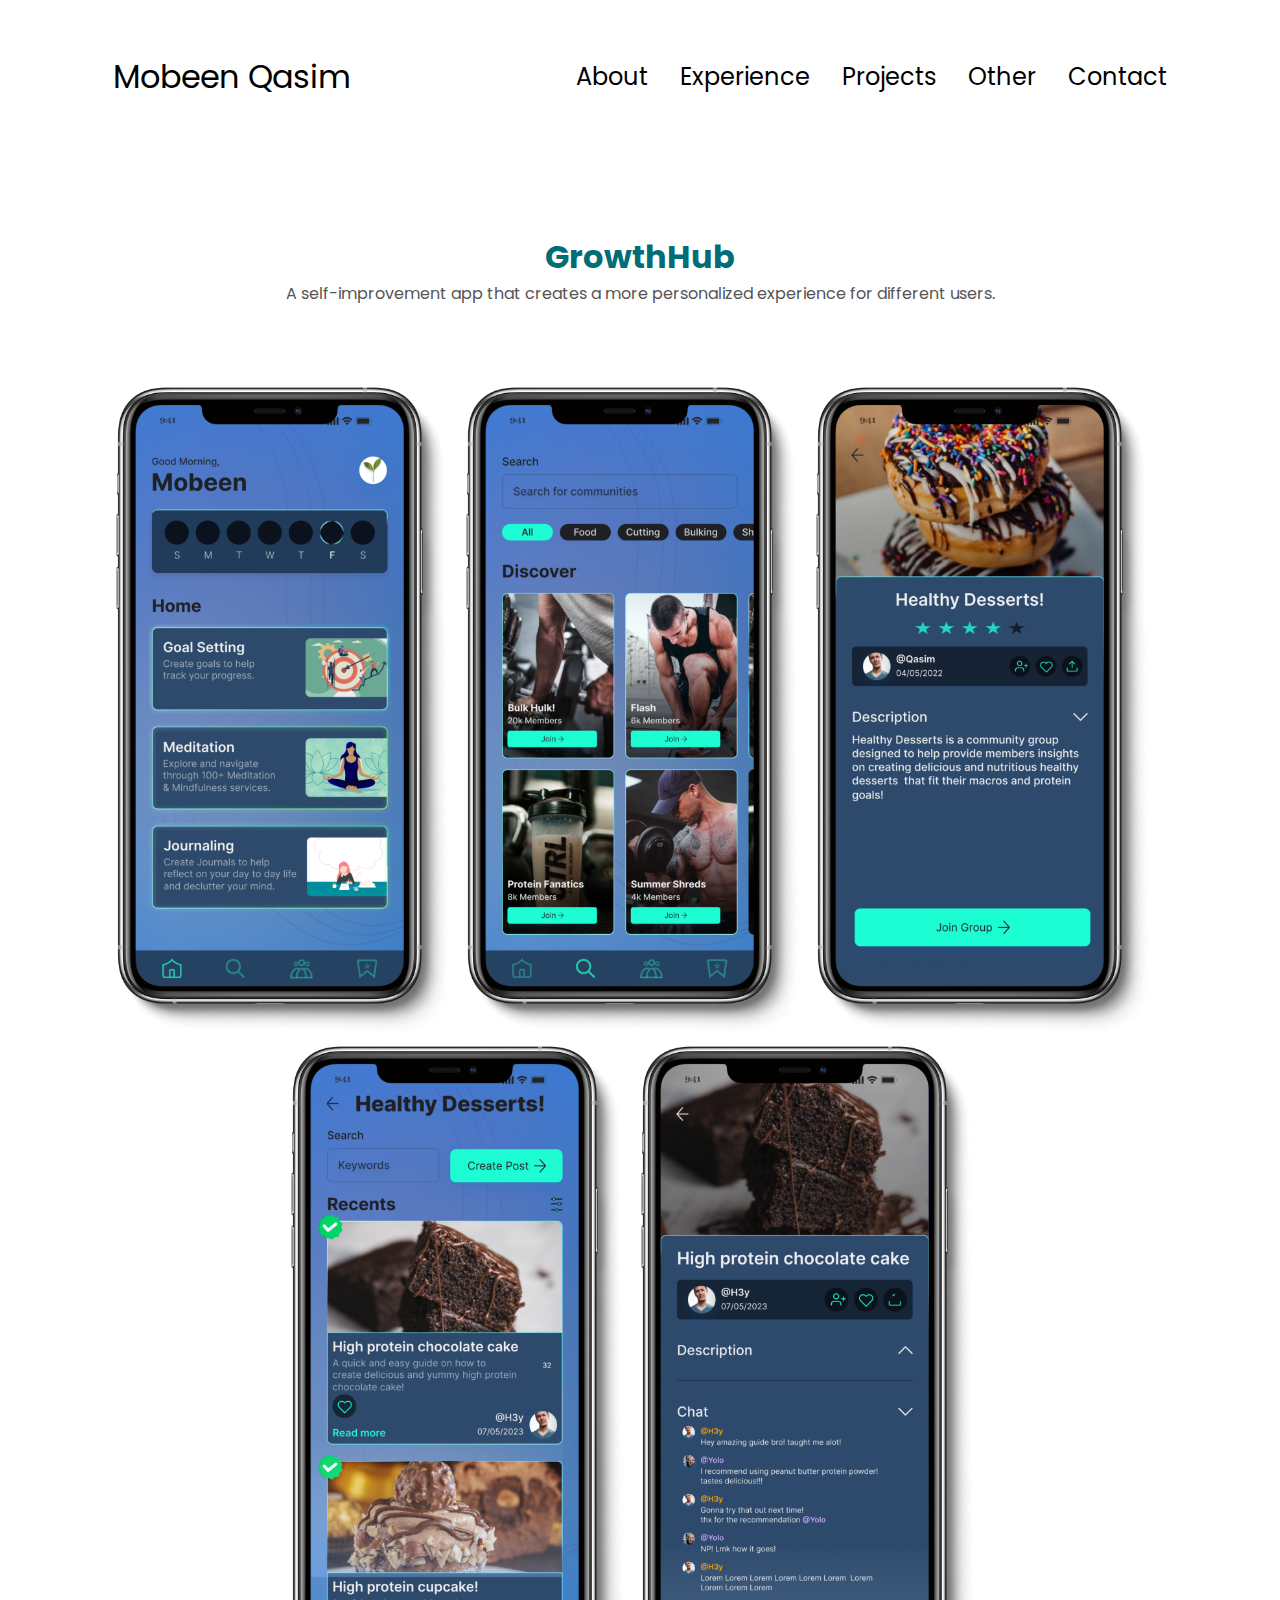
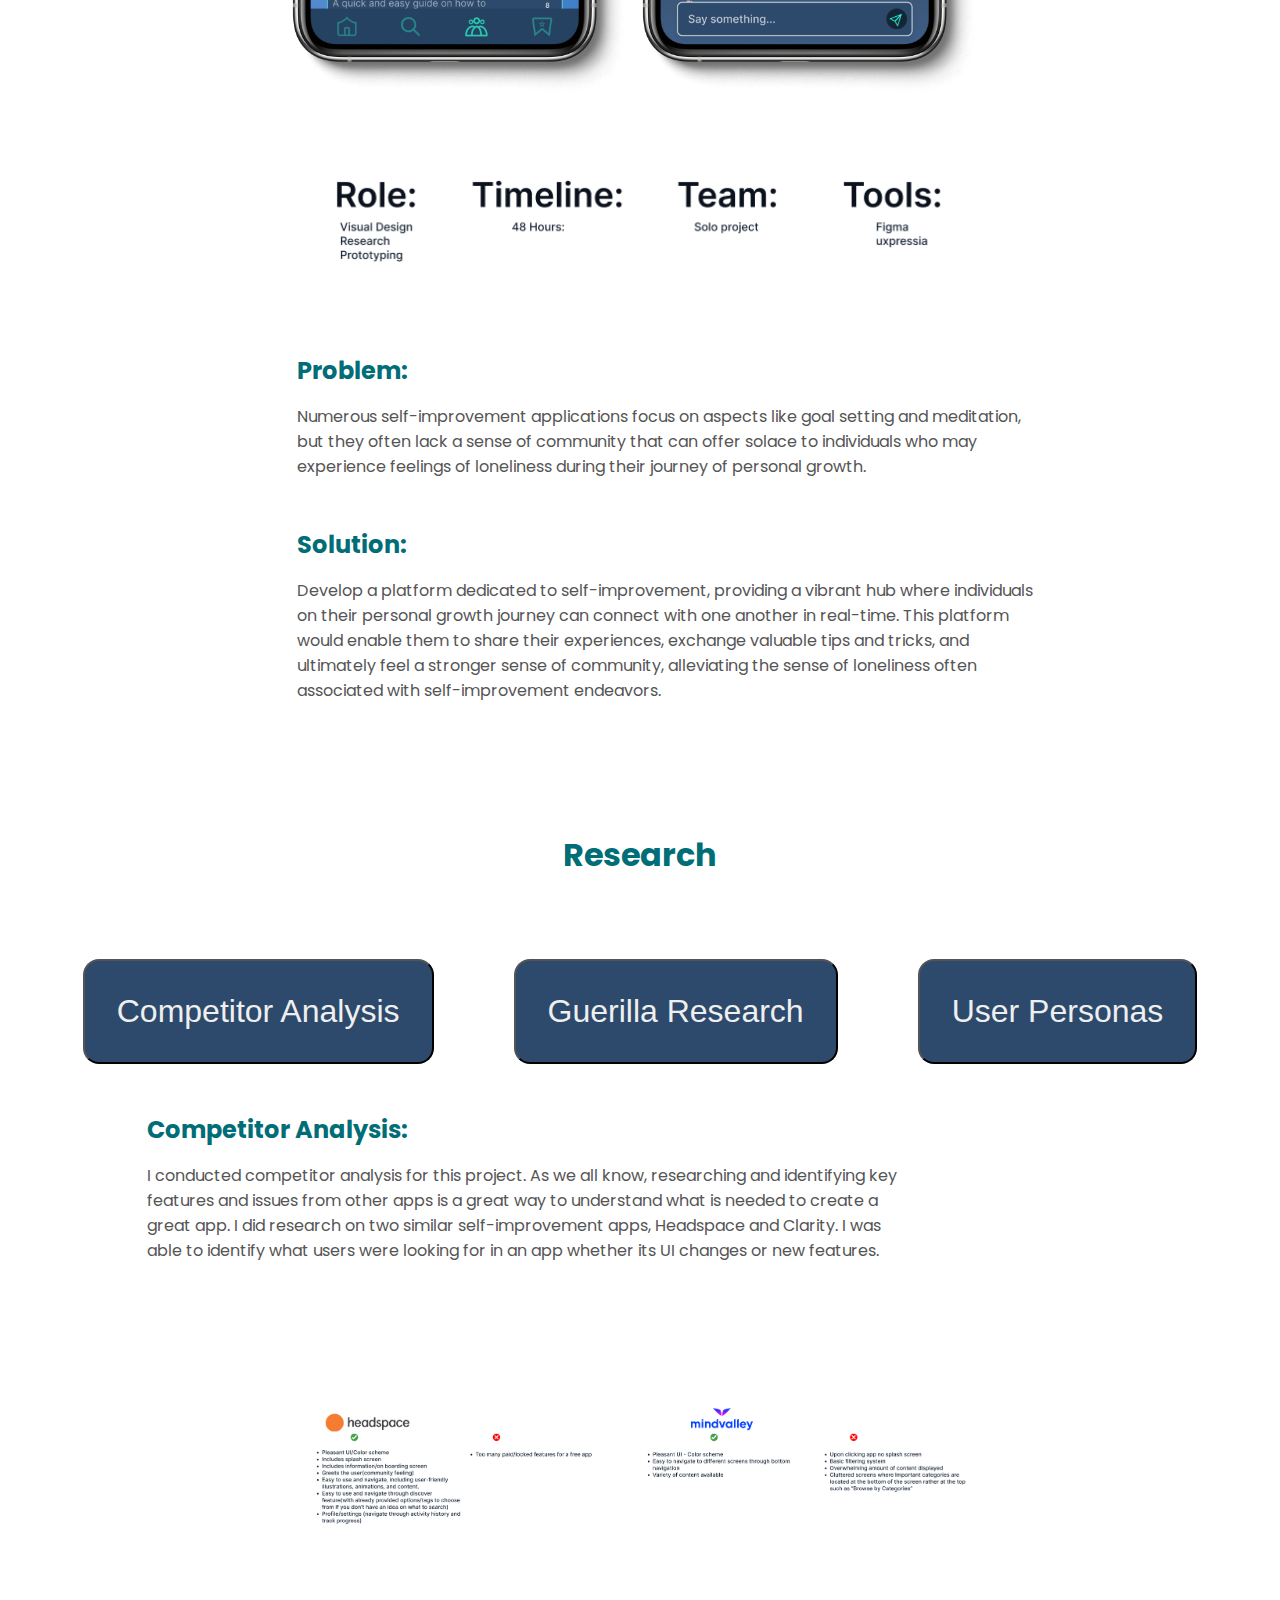
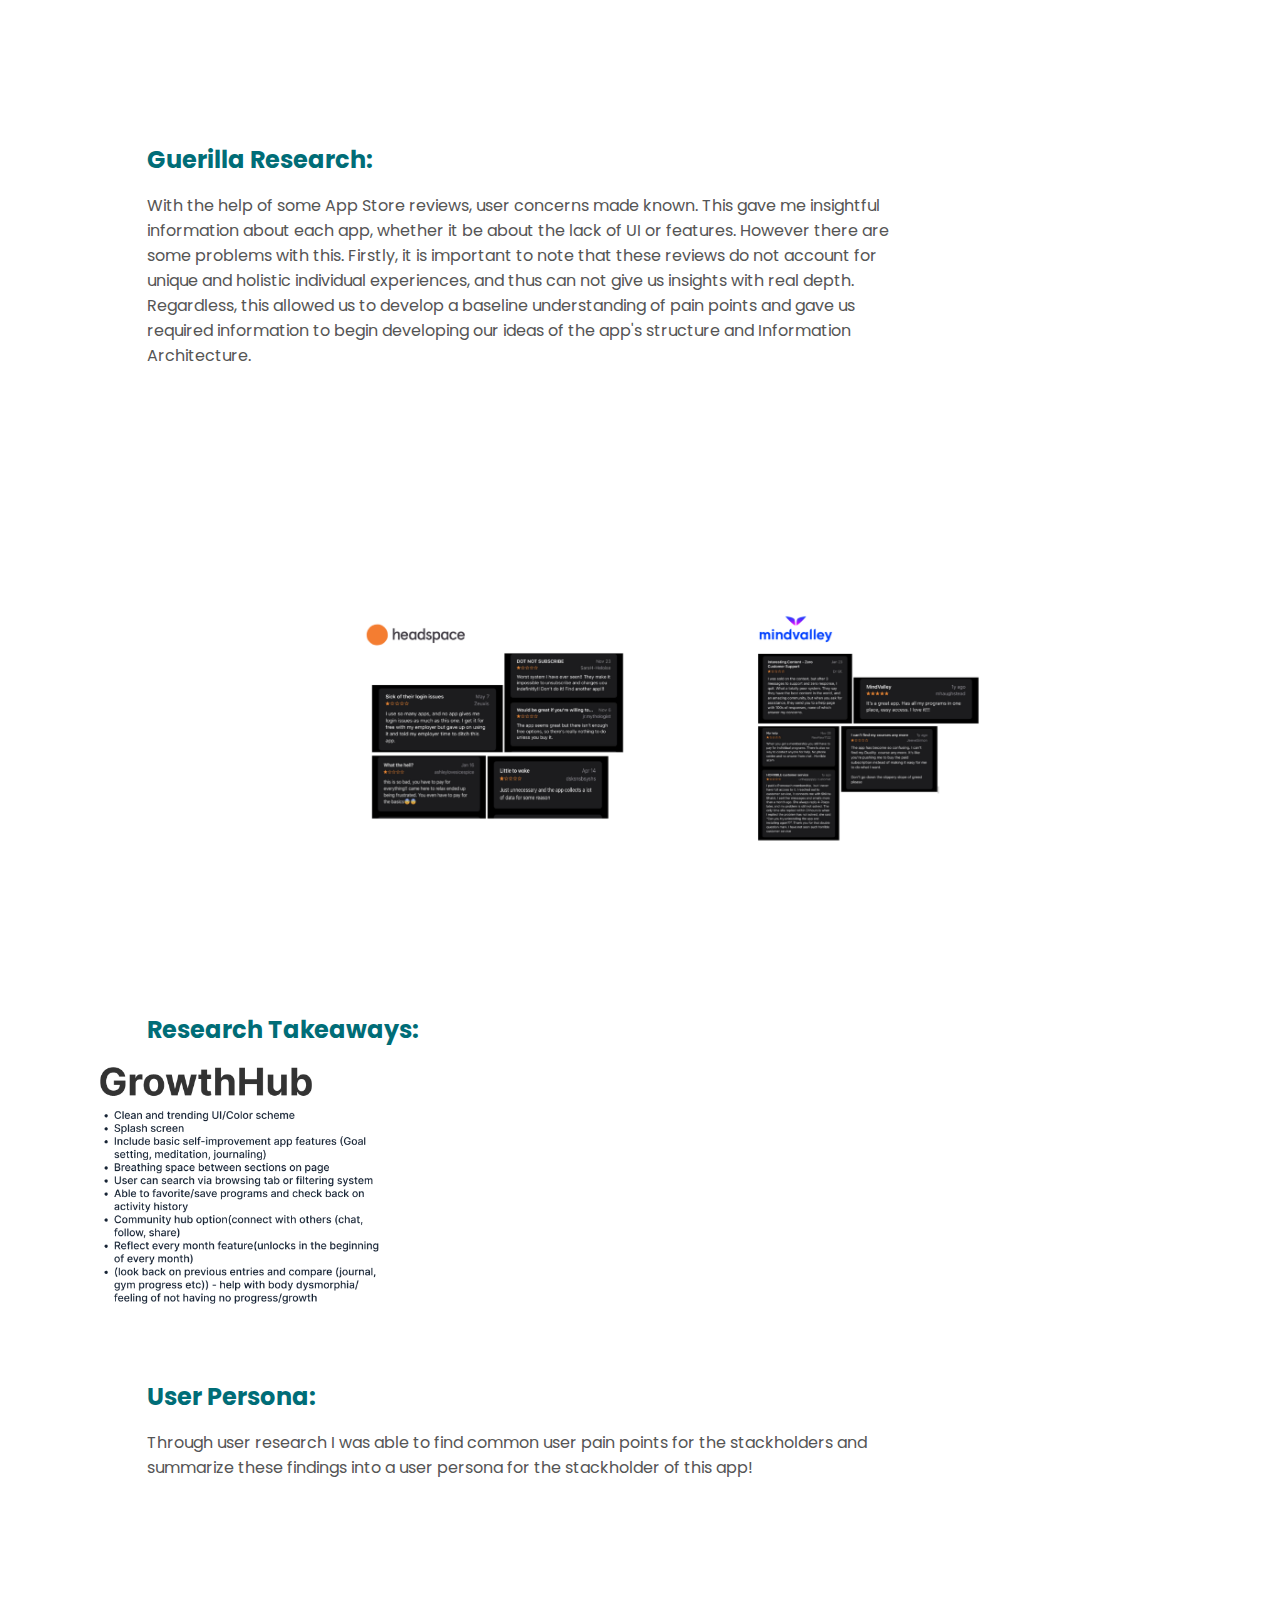
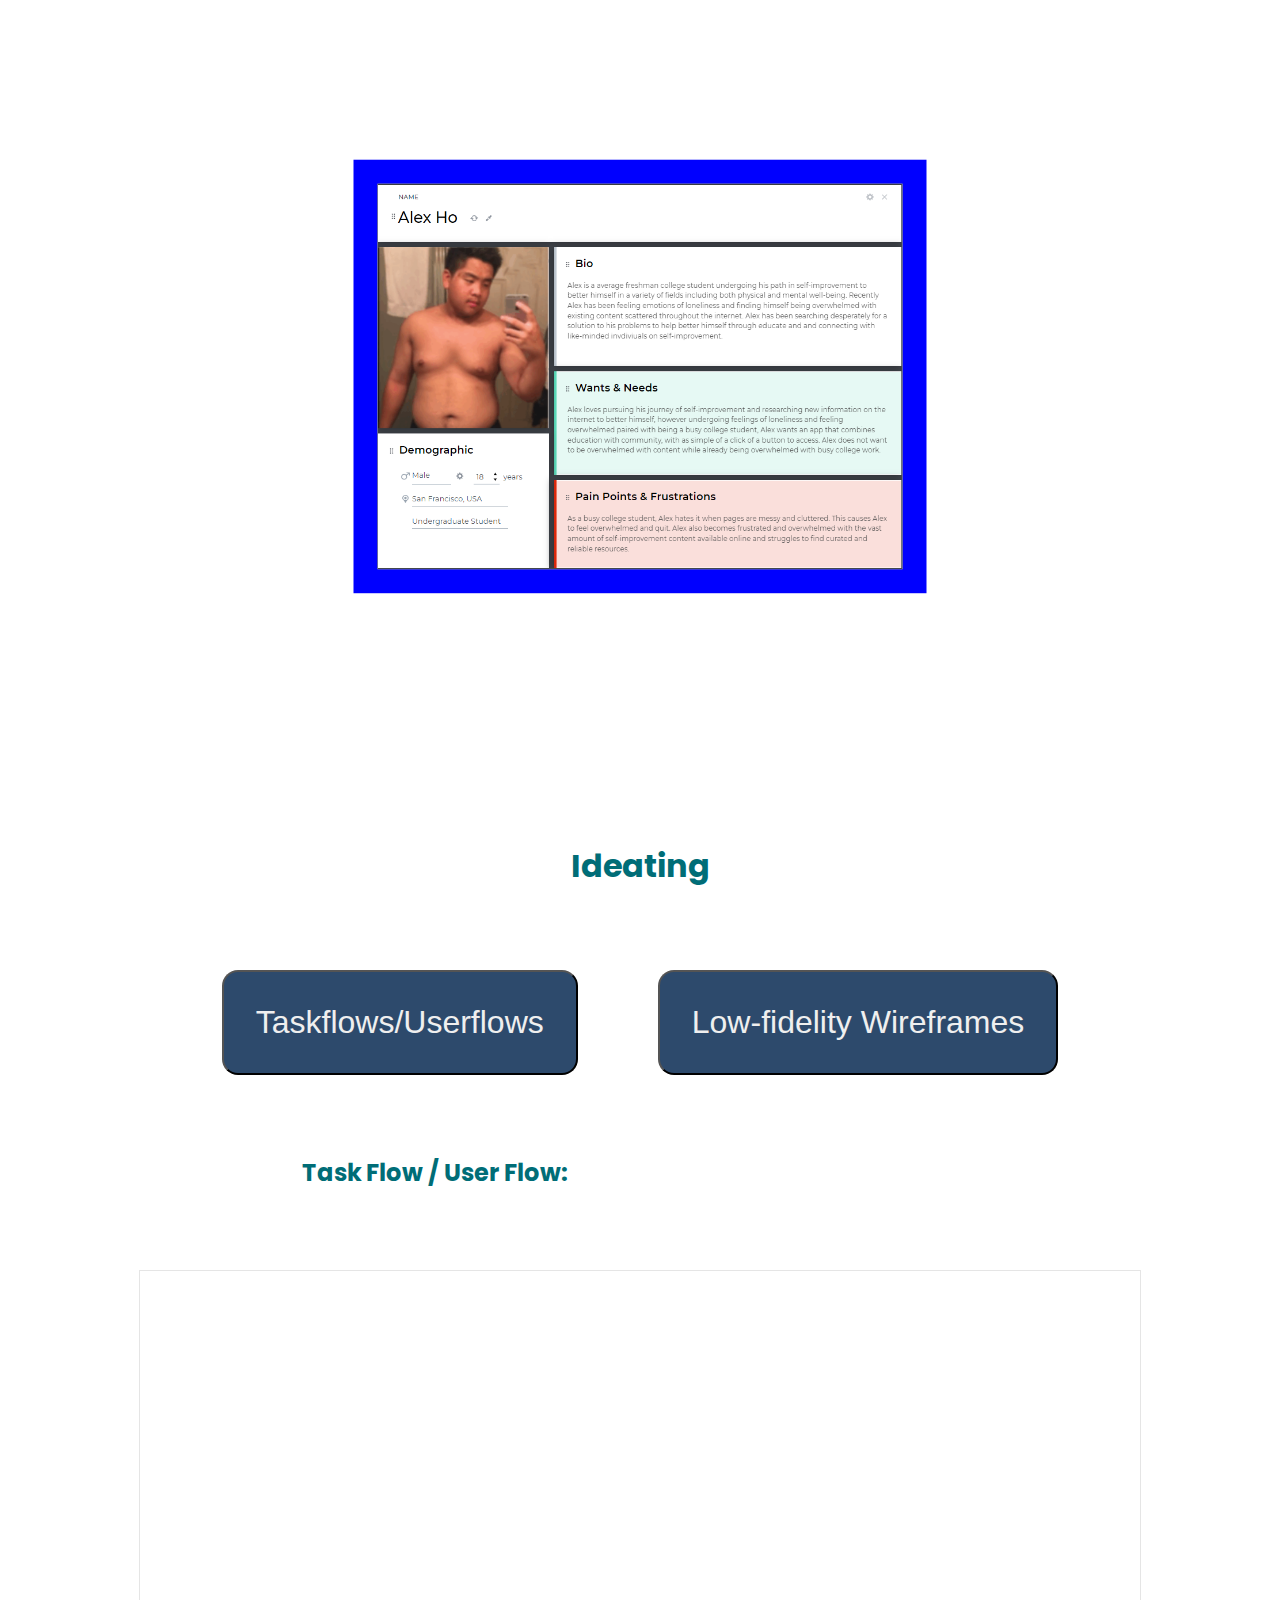
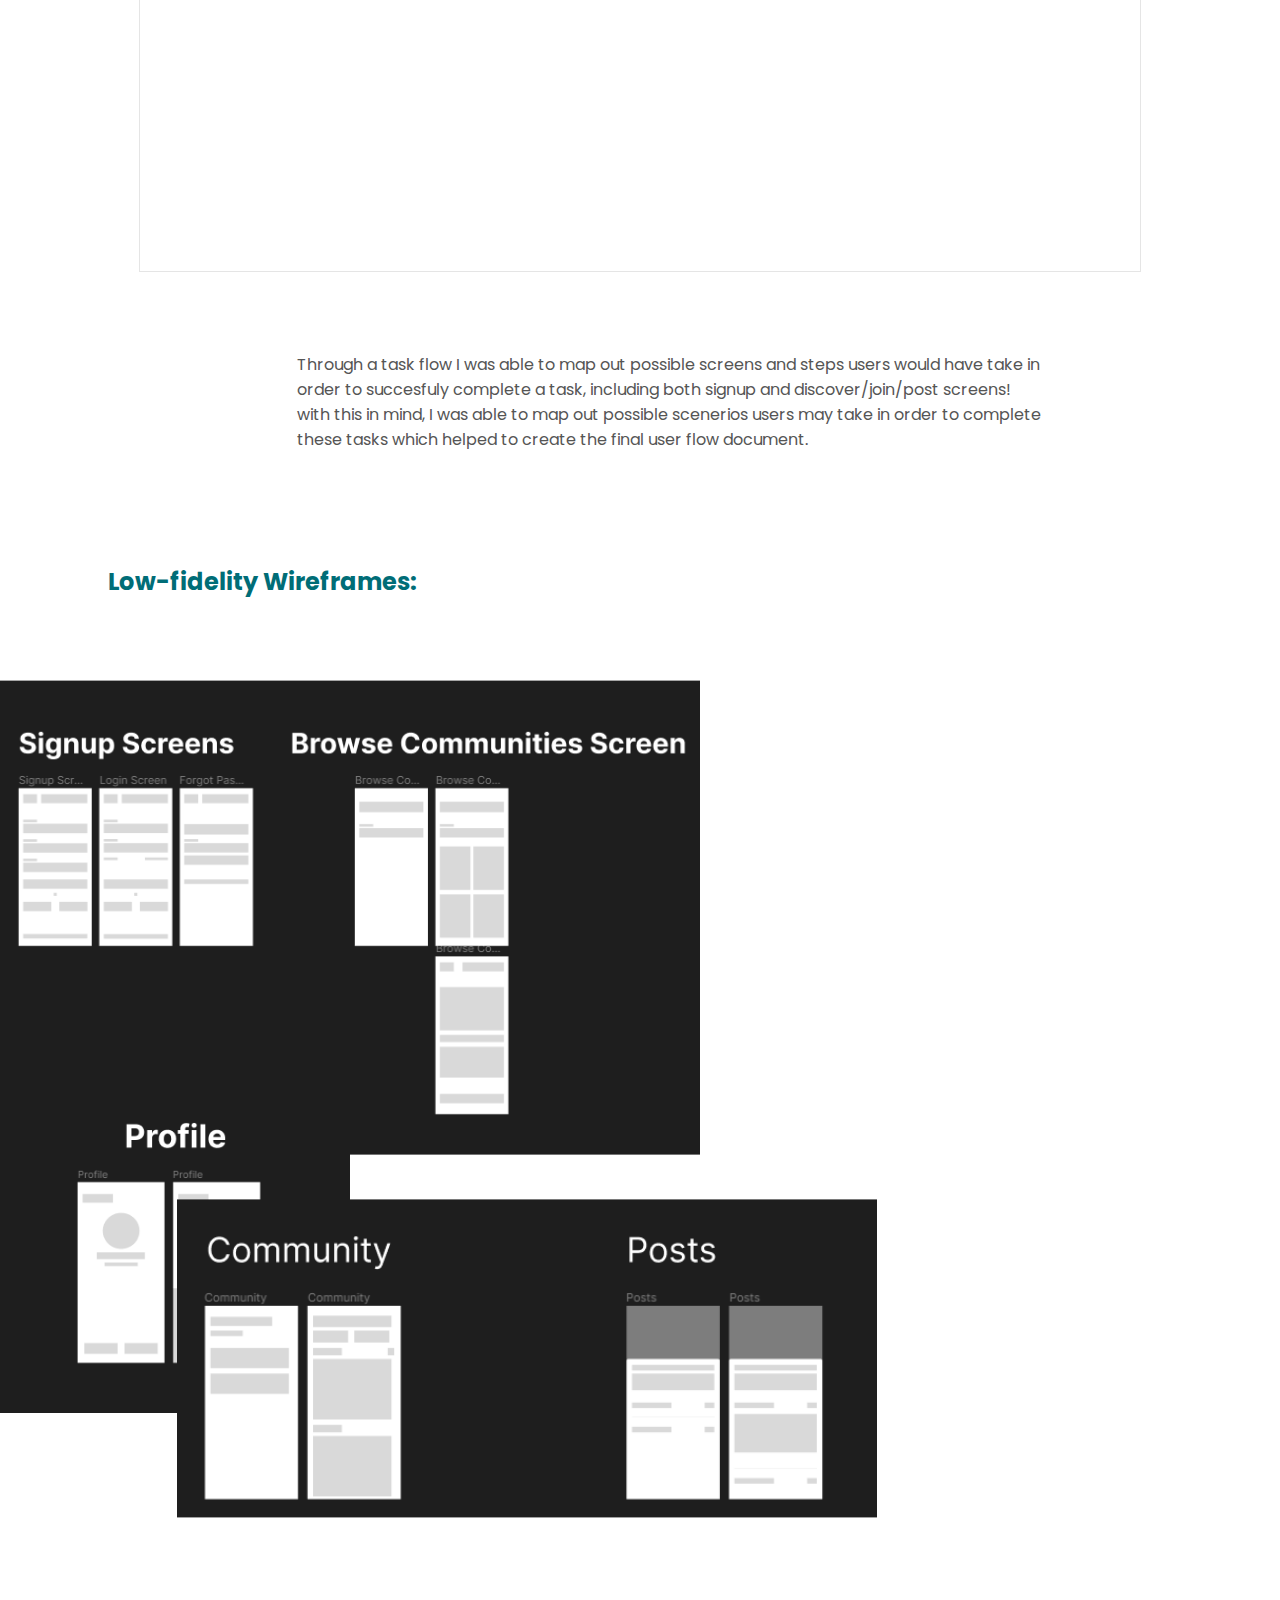
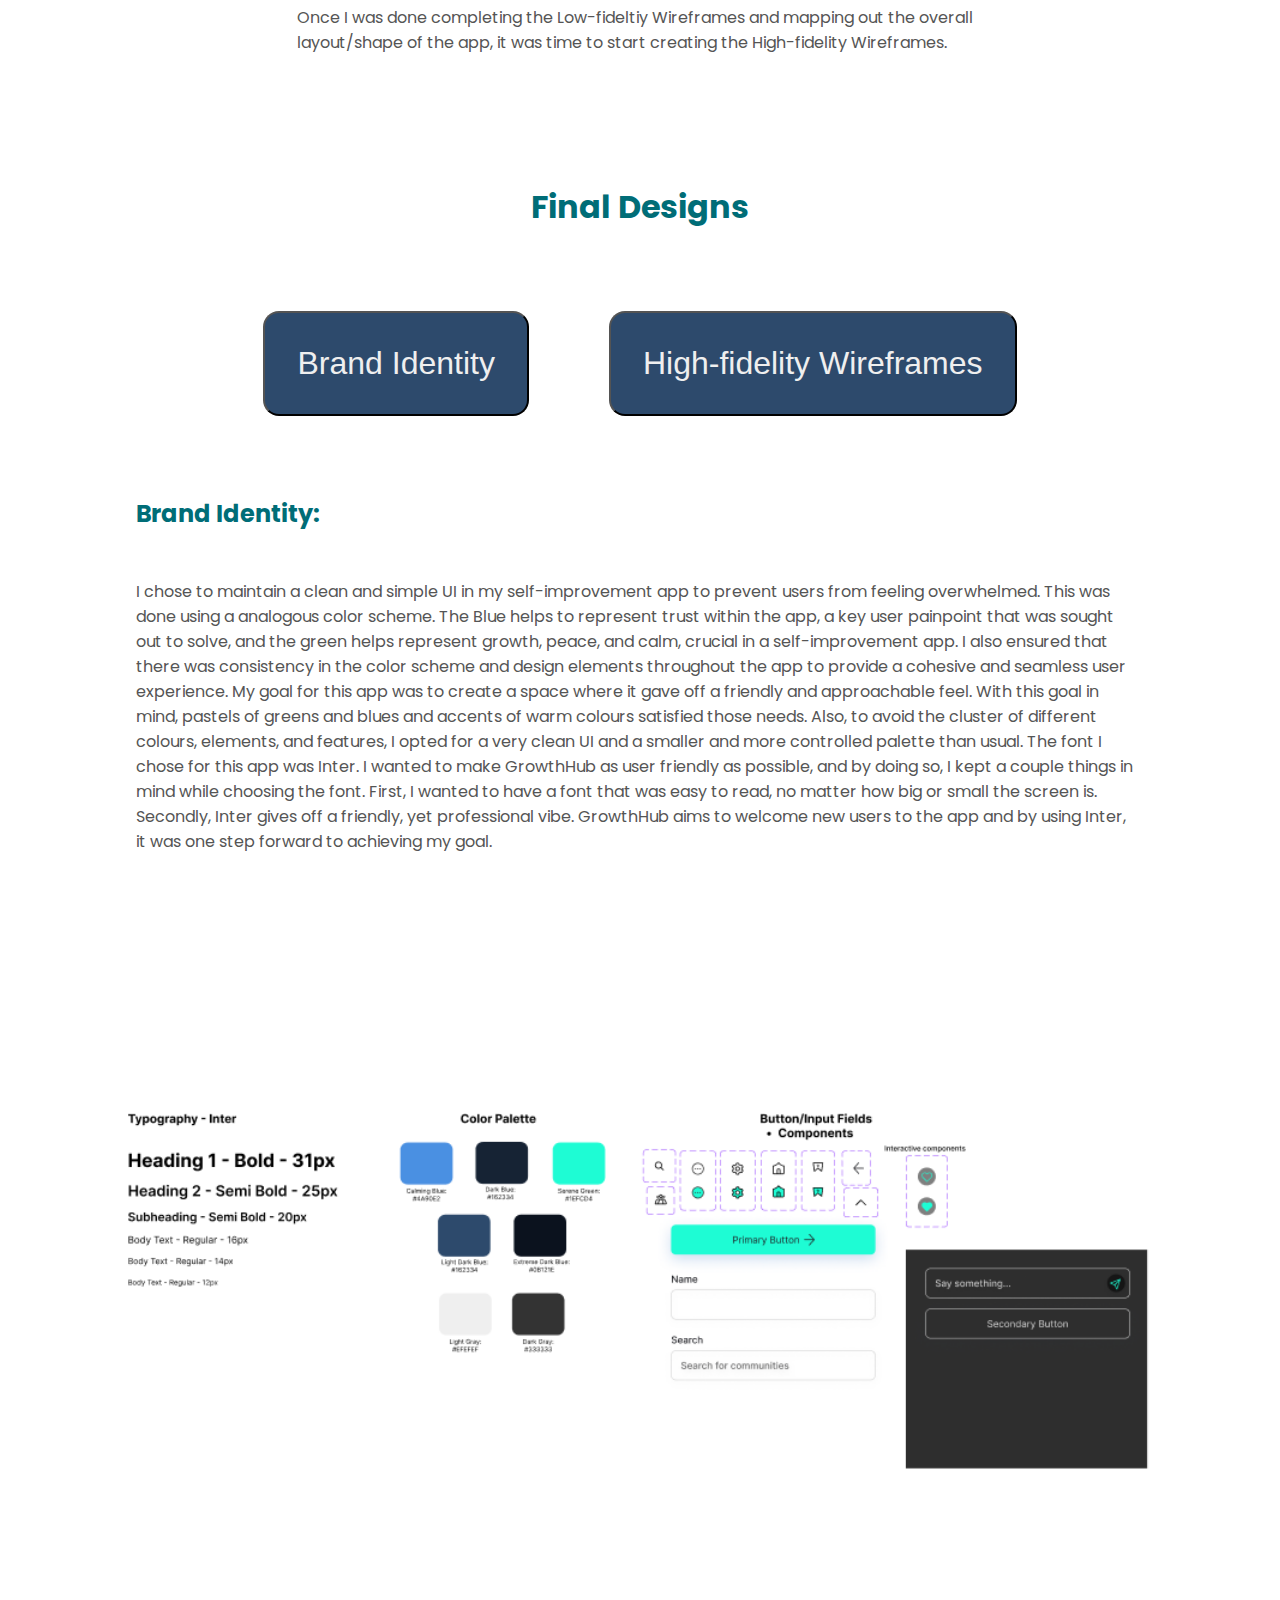
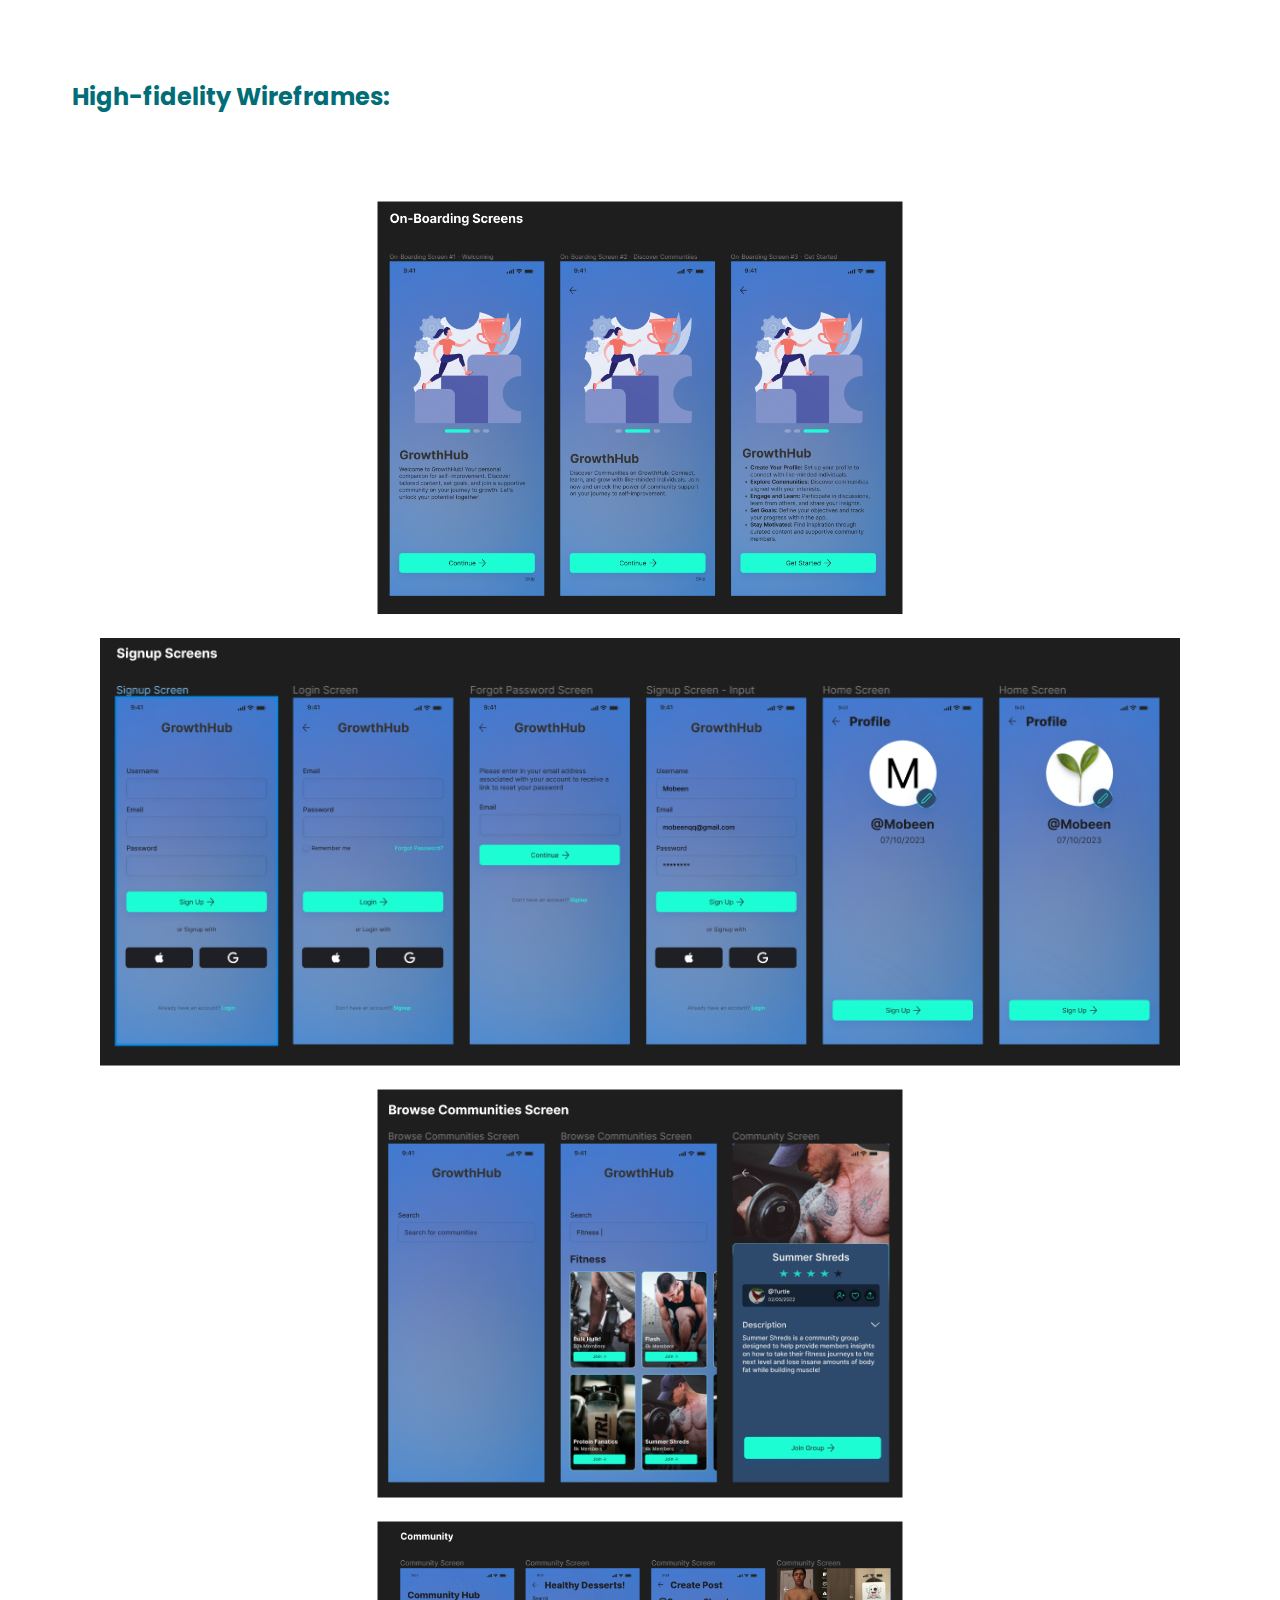
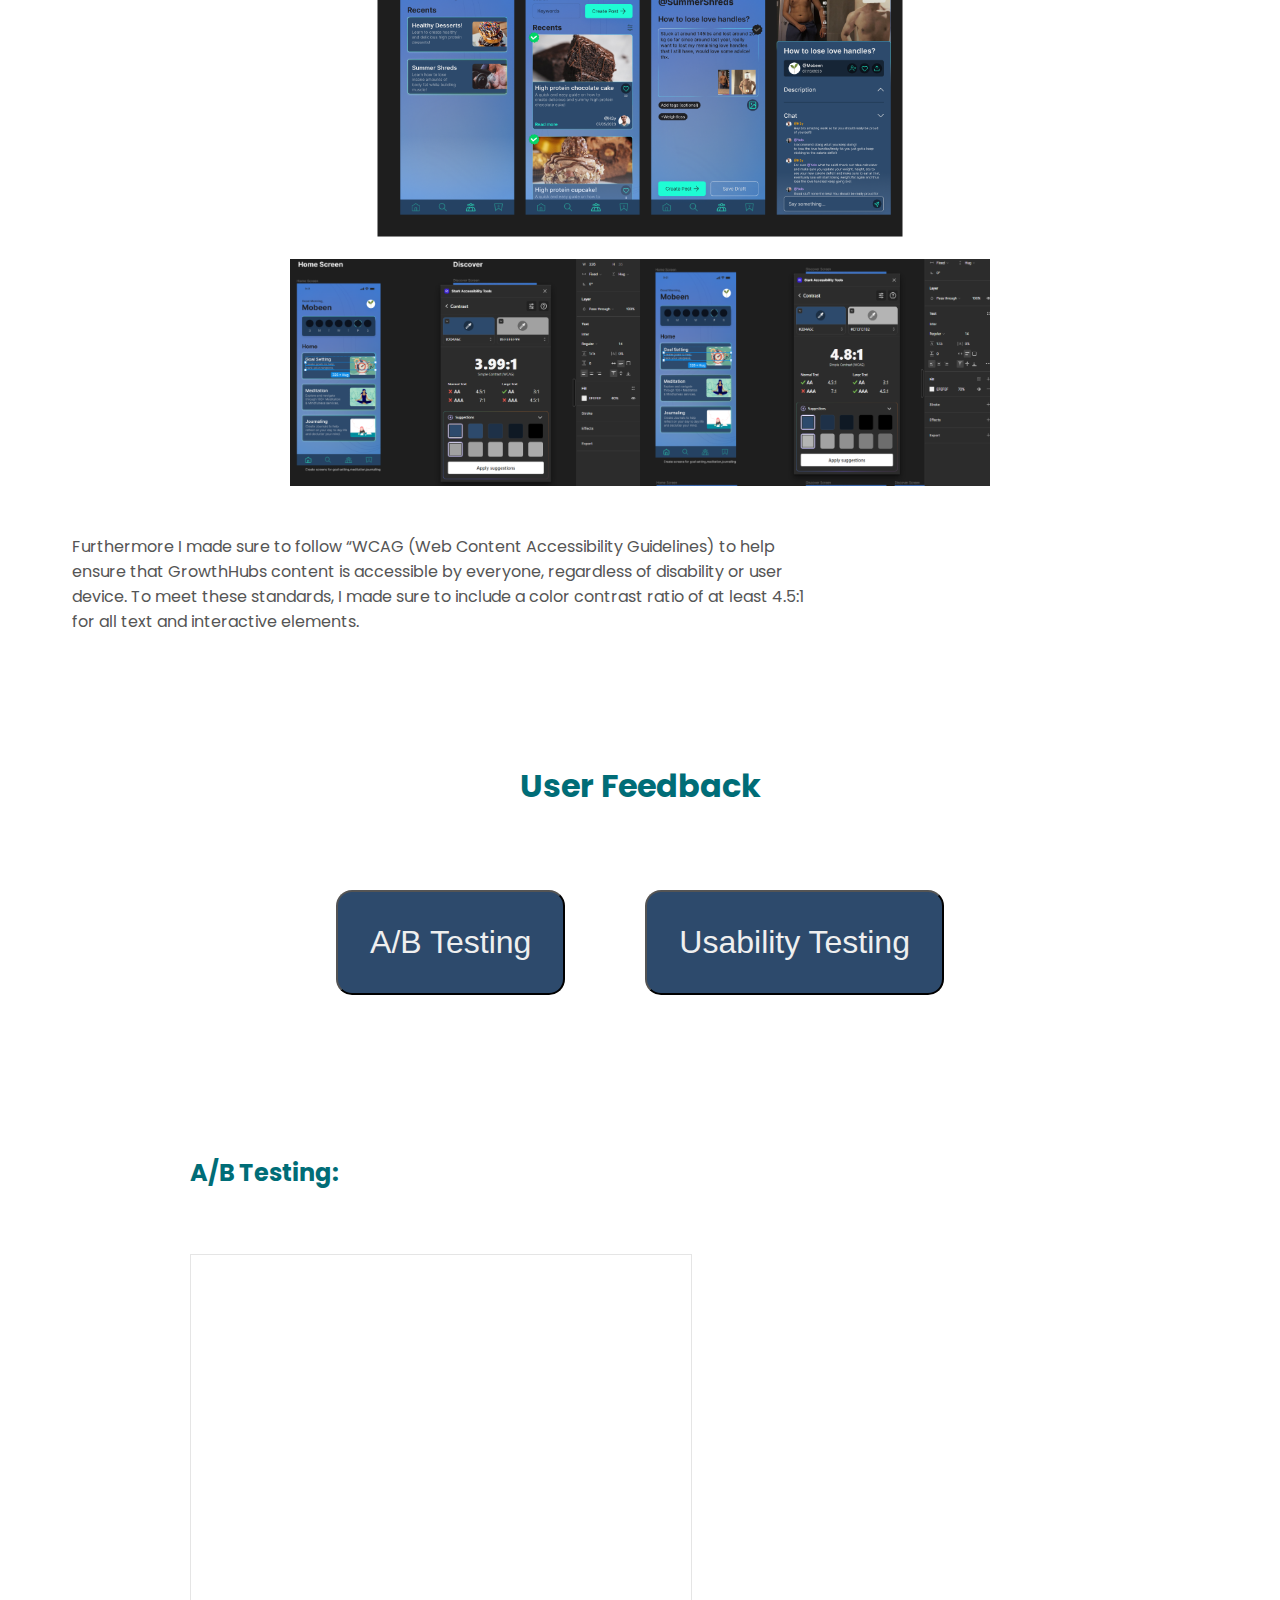
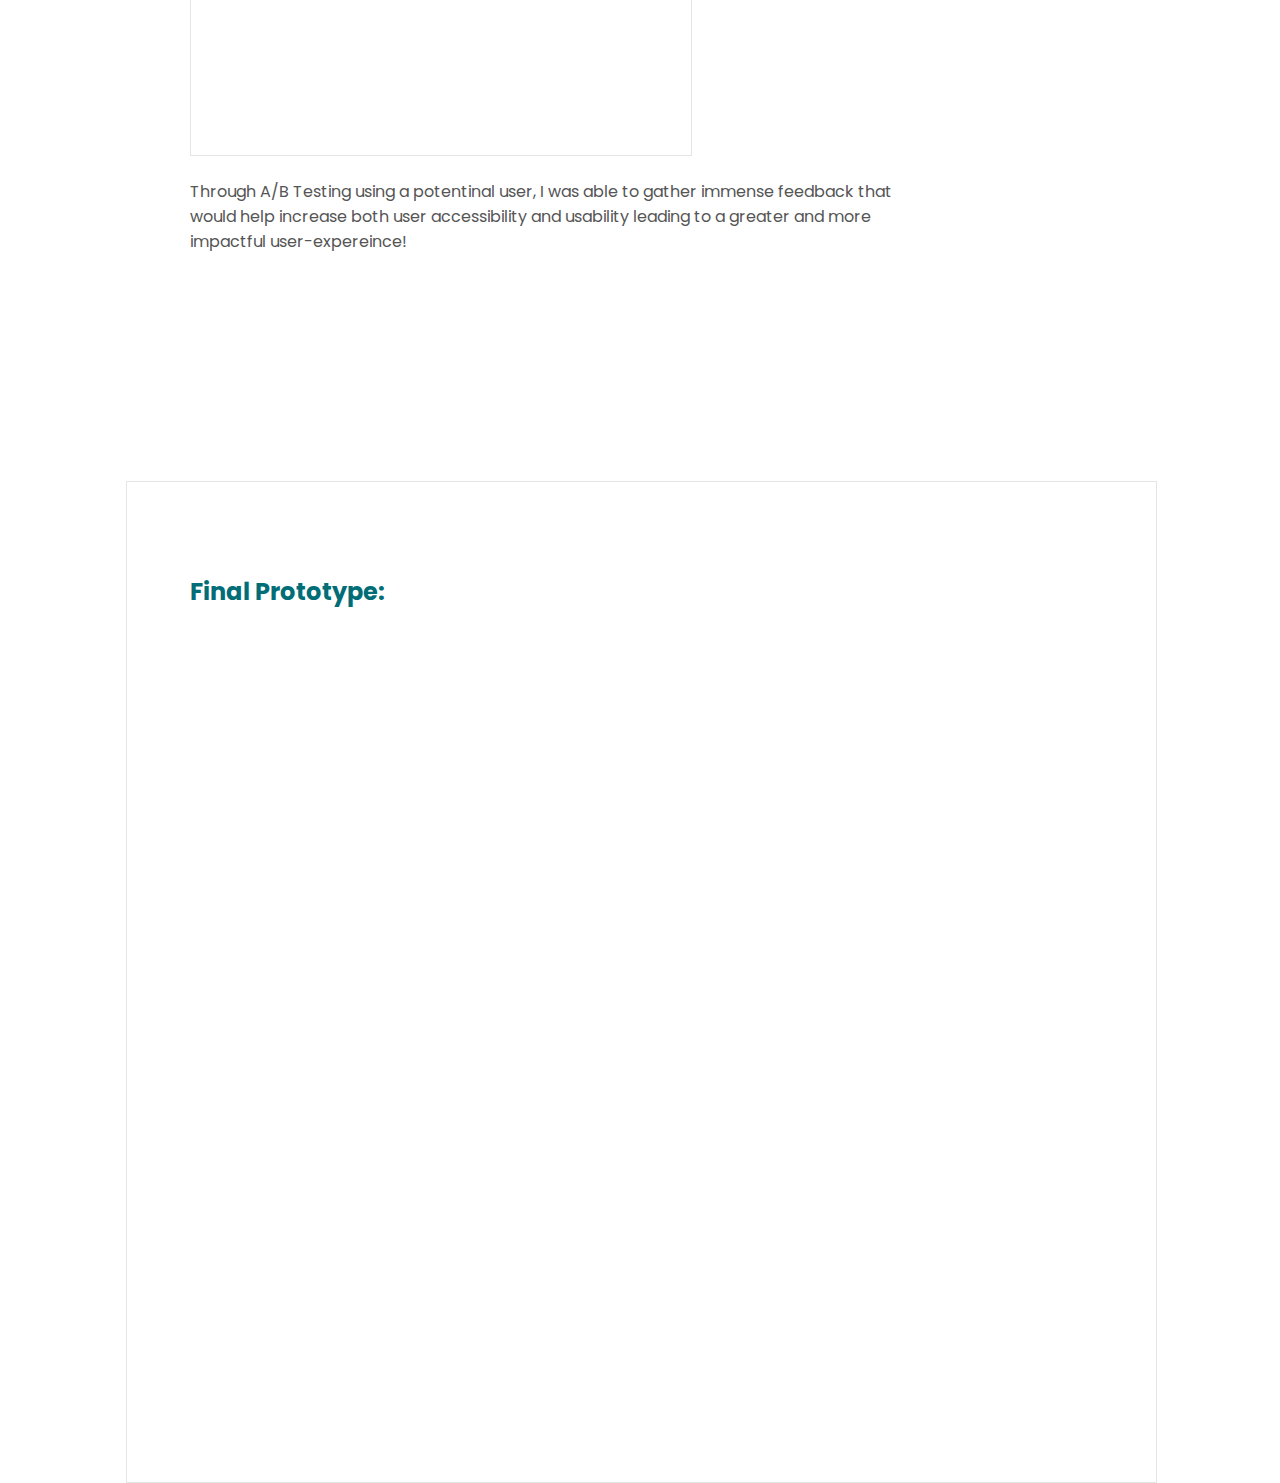
==== commit cc1d598d: "updates" ====
--- a/Growthhub.html
+++ b/Growthhub.html
@@ -5,8 +5,6 @@
     <meta name="viewport" content="width=device-width, initial-scale=1.0" />
     <title>Mobeen|Portfolio</title>
     <link rel="stylesheet" href="Growth.css" />
-    <link rel="stylesheet" href="GrowthMobile.css" />
-    <link rel="stylesheet" href="okman.css" />
     <link rel="stylesheet" href="newmedia.css">
   </head>
   <body>
@@ -21,6 +19,7 @@
           <li><a href="index.html">Contact</a></li>
         </ul>
       </div>
+
     </nav>
     <nav id="hamburger-nav">
       <div class="logo">Mobeen Qasim</div>
@@ -109,9 +108,9 @@
         <div class="problem">
           <!-- <h2 class="htwo">Research Methods:</h2> -->
           <div class="method">
-            <button class="btn">Competitor Analysis</button>
-            <button class="btn-1">Guerilla Research</button>
-            <button class="btn-1">User Personas</button>
+            <button class="btn btns">Competitor Analysis</button>
+            <button class="btn-1 btns">Guerilla Research</button>
+            <button class="btn-1 btns  ">User Personas</button>
           </div>
           <h2 class="htwo">Competitor Analysis:</h2>
           <p class="p1 mob">
@@ -126,11 +125,11 @@
             <img
               src="Assets/researchgrowth1.png"
               alt="timelinee"
-              class="timeline_one"
+              class="timeline_one newtime"
             />
           </div>
-          <h2 class="htwo">Guerilla Research:</h2>
-          <p class="p1 ggg">
+          <h2 class="htwo gorilla">Guerilla Research:</h2>
+          <p class="p1 ggg igg">
             With the help of some App Store reviews, user concerns made known.
             This gave me insightful information about each app, whether it be
             about the lack of UI or features. However there are some problems
@@ -141,16 +140,16 @@
             required information to begin developing our ideas of the app's
             structure and Information Architecture.
           </p>
-          <div class="timeline research2">
+          <div class="timeline research2 pictwo">
             <img src="Assets/appv2.png" alt="timelinee" class="timeline_one" />
           </div>
           <div class="w">
-            <h2 class="htwo ggg">Research Takeaways:</h2>
+            <h2 class="htwo ggg takeaway">Research Takeaways:</h2>
             <div class="research33">
               <img
                 src="Assets/growthlogo.PNG"
                 alt="timelinee"
-                class="timeline_one"
+                class="timeline_one taketwo"
               />
             </div>
           </div>
@@ -169,14 +168,15 @@
       </div>
       <div id="ideating">
         <div class="research_section body_section">
-          <h2 class="title__project reserch">Ideating</h2>
+          <h2 class="title__project reserch idd">Ideating</h2>
           <div class="problem">
             <!-- <h2 class="htwo idea">Ideating Methods:</h2> -->
             <div class="method">
-              <button class="btn">Taskflows/Userflows</button>
-              <button class="btn-1">Low-fidelity Wireframes</button>
-            </div>
-            <h2 class="htwo four">Task Flow / User Flow:</h2>
+              <button class="btn ">Taskflows/Userflows</button>
+              <button class="btn-1 ">Low-fidelity Wireframes</button>
+            </div>
+          
+            <h2 class="yay">Task Flow / User Flow:</h2>
             <!-- <div class="timeline userflow usberone">
               <img
                 src="Assets/userflowone.PNG"
@@ -192,6 +192,7 @@
               />
             </div> -->
           </div>
+          <h2 class="finalprotwo">Task/Userflow: <a href="https://www.figma.com/file/LEsPOBR0N5OjN88LAOhr80/Task-Flow-GrowthHub?type=whiteboard&node-id=0-1&t=20O5MJwrenRBt2P2-0">GrowthHub</a></h2>
           <iframe
             class="tasl"
             style="border: 1px solid rgba(0, 0, 0, 0.1)"
@@ -200,7 +201,7 @@
             src="https://www.figma.com/embed?embed_host=share&url=https%3A%2F%2Fwww.figma.com%2Ffile%2FLEsPOBR0N5OjN88LAOhr80%2FTask-Flow-GrowthHub%3Ftype%3Dwhiteboard%26node-id%3D0%253A1%26t%3Dv4AsKENfzxcjJoLs-1"
             allowfullscreen
           ></iframe>
-          <p class="p1 tasktext uss">
+          <p class="p1 tasktext uss usstwo">
             Through a task flow I was able to map out possible screens and steps
             users would have take in order to succesfuly complete a task,
             including both signup and discover/join/post screens! with this in
@@ -209,7 +210,8 @@
             flow document.
           </p>
           <h2 class="htwo five">Low-fidelity Wireframes:</h2>
-          <img
+          <div class="imagediv">
+            <img
             src="Assets/lowone.PNG"
             alt="timelinee"
             class="timeline_one lowone"
@@ -224,7 +226,9 @@
             alt="timelinee"
             class="timeline_one lowthree"
           />
-          <p class="p1 lowfid">
+          </div>
+    
+          <p class="p1 lowfid newtext">
             Once I was done completing the Low-fideltiy Wireframes and mapping
             out the overall layout/shape of the app, it was time to start
             creating the High-fidelity Wireframes.
@@ -237,11 +241,11 @@
           <div class="problem">
             <h2 class="htwo idea"></h2>
             <div class="method">
-              <button class="btn">Brand Identity</button>
-              <button class="btn-1">High-fidelity Wireframes</button>
-            </div>
-            <h2 class="htwo three">Brand Identity:</h2>
-            <p class="p1 tasktexttwo bri">
+              <button class="btn  btns">Brand Identity</button>
+              <button class="btn-1 btns">High-fidelity Wireframes</button>
+            </div>
+            <h2 class="htwo three brandmate">Brand Identity:</h2>
+            <p class="p1 tasktexttwo bri brandmate">
               I chose to maintain a clean and simple UI in my self-improvement
               app to prevent users from feeling overwhelmed. This was done using
               a analogous color scheme. The Blue helps to represent trust within
@@ -270,16 +274,18 @@
                 class="timeline_one"
               />
             </div>
-            <h2 class="htwo seven">High-fidelity Wireframes:</h2>
+            <h2 class="htwo seven okman">High-fidelity Wireframes:</h2>
             <div class="timeline userflow onboard">
+              
               <img
                 src="Assets/onboard.PNG"
                 alt="timelinee"
-                class="timeline_one"
-              />
-              <img src="Assets/Signup.PNG" alt="timelinee" class="signup" />
-              <img src="Assets/browse.PNG" alt="timelinee" class="browse" />
-              <img src="Assets/community.PNG" alt="timelinee" class="browse" />
+                class="timeline_one firstone"
+              />
+            
+              <img src="Assets/Signup.PNG" alt="timelinee" class="signup twoone" />
+              <img src="Assets/browse.PNG" alt="timelinee" class="browse threeone " />
+              <img src="Assets/community.PNG" alt="timelinee" class="browse fourone" />
             </div>
             <div class="timeline color">
               <img
@@ -301,13 +307,14 @@
               at least 4.5:1 for all text and interactive elements.
             </p>
             <div class="research_section body_section feedback">
-              <h2 class="title__project reserch">User Feedback</h2>
+              <h2 class="title__project reserch feedbackone">User Feedback</h2>
               <div class="problem">
                 <div class="method">
                   <button class="btn">A/B Testing</button>
                   <button class="btn-1">Usability Testing</button>
                 </div>
-                <h2 class="htwo four nine">A/B Testing:</h2>
+                <h2 class="htwo four nine abman">A/B Testing:</h2>
+                <h2 class="finalprotwo finalprothree">A/B TESTING: <a href="https://www.figma.com/file/sm3Vb9Gt7pCPzu6MZ5vaPa/GrowthHub-A%2FB-Testing?type=design&node-id=0-1&mode=design&t=li6Tj2A4mDzuhfmj-0">GrowthHub</a></h2>
                 <div class="ab-container">
                 <iframe
                   class="ab"
@@ -318,7 +325,7 @@
                   allowfullscreen
                 ></iframe>
               </div>
-                <p class="p1 usss">
+                <p class="p1 usss finaltext">
                   Through A/B Testing using a potentinal user, I was able to
                   gather immense feedback that would help increase both user
                   accessibility and usability leading to a greater and more
--- a/Growth.css
+++ b/Growth.css
@@ -425,4 +425,16 @@
 }
 .signup {
   width: 45rem;
+}
+
+
+.tasl {
+  margin-top: 5rem;        
+} 
+
+
+.yay {
+  margin-top: 5rem;
+  margin-left: 5rem;
+  color: #006d77;
 }--- a/newmedia.css
+++ b/newmedia.css
@@ -7,7 +7,558 @@
         display: block;
         margin-top: -5rem;
         margin-bottom: 3rem;
+
     }
     
+
+
     
-    }+    
+    }
+
+    @media (min-width: 600px){
+        .finalprotwo {
+            display: none;
+        }
+        
+
+        .
+   
+    }
+
+    @media (max-width: 784px){
+        .ab {
+            display: none;
+        }
+
+        .finalprotwo {
+            display: block;
+        }
+
+        .finalprothree {
+            margin-left: 15rem;
+            margin-top: -2rem;
+            margin-bottom: 2rem;
+        }
+    }
+
+    
+    @media (max-width: 600px){
+        .tasl {
+            display: none;
+        }
+
+      
+
+        .finalprotwo {
+            display: block;
+        margin-top: 3rem;
+        margin-bottom: 3rem;
+
+        }
+
+
+      
+    }
+
+    @media screen and (max-width: 1400px) {
+        body {
+          overflow-x: hidden;
+          overflow-y: hidden;
+          overflow: hidden;
+        }
+      
+        #mockup {
+          flex-direction: row;
+          flex-wrap: wrap;
+        }
+      
+        .title__project {
+          font-size: 2rem;
+        }
+      
+        p {
+          font-size: 1rem;
+        }
+      
+        .htwo {
+          font-size: 1.5rem;
+          margin-left: 4rem;
+        }
+      
+        .p1 {
+          font-size: 1rem;
+          margin-left: 4rem;
+        }
+      
+        .research {
+          scale: 2;
+        }
+      
+        .research2 {
+          scale: 2;
+        }
+      
+      
+      
+       
+      
+        .four {
+          margin-right: 51rem;
+        }
+      
+        .five {
+          margin-right: 51.2rem;
+        }
+      
+        .three {
+          margin-left: 8rem;
+        }
+      
+        .tasktexttwo {
+          font-size: 1rem;
+          margin-left: 8rem;
+          max-width: 100ch;
+        }
+      
+        .userflow {
+          scale: 3;
+        }
+      
+        .onboard {
+          scale: 1.5;
+          flex-wrap: wrap;
+        }
+      
+        .color {
+          scale: 1;
+          margin-top: 2.3rem;
+        }
+      
+        .gg {
+          margin-top: 3rem;
+        }
+      
+        .ab {
+          margin-left: 4rem;
+        }
+      
+        .seven {
+          margin-top: 20rem;
+          margin-bottom: -13rem;
+        }
+      }
+      
+      @media screen and (max-width: 1253px) {
+        body {
+          overflow-x: hidden;
+          overflow-y: hidden;
+          overflow: hidden;
+        }
+      
+      
+      
+        .four {
+          margin-right: 0;
+        }
+      
+        .five {
+          margin-right: 0;
+        }
+      
+        .tasl {
+          width: 500px;
+          height: 300px;
+        }
+      
+        .lowone {
+          scale: 2;
+        }
+      
+        .lowtwo {
+          margin-right: 2rem;
+        }
+      
+        .lowthree {
+          scale: 1.5;
+          margin-left: 0rem;
+          margin-top: 2.6rem;
+        }
+      
+        .three {
+          margin-left: 20rem;
+        }
+      
+        .tasktexttwo {
+          font-size: 1rem;
+          margin-left: 20rem;
+          max-width: 70ch;
+        }
+      
+        .userflow {
+          scale: 2;
+        }
+      
+        .onboard {
+          scale: 1;
+          flex-wrap: wrap;
+        }
+      
+        .seven {
+          margin-top: 20rem;
+          margin-bottom: -13rem;
+          margin-left: 20rem;
+        }
+      
+        .gg {
+          max-width: 70ch;
+          margin-left: 17rem;
+        }
+      
+        .us {
+          max-width: 70ch;
+          margin-left: 10rem;
+        }
+      
+        .nine {
+          margin-left: 12rem;
+        }
+      }
+      
+      @media screen and (max-width: 780px) {
+        body {
+          overflow-x: hidden;
+          overflow-y: hidden;
+          overflow: hidden;
+        }
+      
+      
+        
+      .research3 {
+        scale: 1;
+      }
+      
+        .research2 {
+          scale: 5;
+        }
+      
+        .p1 {
+          font-size: 0.5rem;
+          max-width: 45ch;
+        }
+      
+        .mob {
+          font-size: 0.5rem;
+        }
+      
+        .usss {
+          margin-left: 1rem;
+        }
+      
+      
+        .research33 {
+          margin-left: 15rem;
+        }
+      
+        p {
+          font-size: 1rem;
+          text-align: center;
+        }
+      
+        .timeline {
+          scale: 1;
+        }
+      
+        .htwo {
+          margin-right: 20rem;
+        }
+      
+        .p1 {
+          max-width: 40ch;
+          font-size: 1rem;
+          text-align: left;
+          margin-left: 8rem;
+        }
+      
+        .htwo {
+          margin-left: 13rem;
+        }
+      
+        .method {
+          scale: 0.5;
+        }
+      
+        .mob {
+          margin-left: 13rem;
+        }
+      
+        .ggg {
+          margin-left: 13rem;
+        }
+      
+      
+        .mkay {
+          margin-left: 13rem;
+          max-width: 35ch;
+        }
+      
+      
+      
+      
+        .us {
+          max-width: 70ch;
+          margin-left: 1rem;
+        }
+      
+        .lowone {
+          scale: 1;
+        }
+      
+        .lowtwo {
+          scale: 0.5;
+        }
+      
+        .lowthree {
+          scale: 1;
+        }
+      
+        .lowfid {
+          margin-top: 2rem;
+          width: 100vw;
+          /* border: 1rem solid blue; */
+          max-width: 1000ch;
+          font-size: 1rem;
+          margin-right: 4rem;
+        }
+      
+        .three {
+          margin-left: 27rem;
+        }
+      
+        .bri {
+          margin-left: 27rem;
+          margin-bottom: -20rem;
+        }
+      
+        .seven {
+          margin-top: 20rem;
+          margin-left: 27rem;
+          margin-bottom: -13rem;
+        }
+      
+        .onboard {
+          scale: 0.5;
+          margin-top: -20rem;
+          margin-bottom: -25rem;
+        }
+      
+        .color {
+          scale: 0.5;
+        }
+      
+        .gg {
+          max-width: 35ch;
+          margin-left: 27rem;
+        }
+      
+        .nine {
+          margin-left: 27rem;
+        }
+      
+        .us {
+          max-width: 35ch;
+          margin-left: 22rem;
+        }
+      
+        .uss {
+          margin-left: 2rem;
+        }
+      
+        .mkayy {
+          margin-left: 50rem;
+        }
+      
+        .usss {
+          /* border: 1rem solid blue; */
+          width: 100vw;
+          padding-left: 18rem;
+        }
+      }
+      
+      
+      @media screen and (max-width: 425px) {
+        body {
+          overflow-x: hidden;
+          overflow-y: hidden;
+          overflow: hidden;
+        }
+      
+        .timeline {
+            scale: 0.9;
+        }
+
+        .p1 {
+            font-size: 0.8rem;
+            margin-left: 11rem;
+            max-width: 35ch;
+        }
+
+            .method {
+                display: flex;
+                flex-direction: row;
+                flex-wrap: wrap;
+                gap: 1rem ;
+                justify-content: center;
+                align-items: center;
+                margin-top: -1rem;
+            }
+
+
+        .btns { 
+            font-size: 1rem;
+            padding: 2rem;
+        }
+
+        .mob {
+            margin-left: 12rem;
+        }
+
+
+        .newtime     {
+            scale: 1;
+            margin-top: -12rem;
+        }
+
+
+
+            .gorilla {
+                margin-top: -9em;
+            }
+        
+        
+            .igg {
+                margin-left: 12rem;
+            }
+
+
+            .pictwo {
+                margin-top: -0.01em;
+            }
+
+            .takeaway {
+                margin-top: -25rem;
+            }
+
+            .taketwo {
+                margin-left: -3rem;
+            }
+
+            .mkay {
+                margin-left: 12rem;
+            }
+
+
+            .alex-pic {
+                scale: 0.8;
+                margin-top: -18rem;
+            }
+
+
+            .idd {
+                margin-top: -9rem;
+            }
+
+
+            .five {
+                max-width: 100ch;
+                margin-top: -1rem;
+            }
+
+
+            .finalprotwo {
+                margin-left: 4rem;
+            }
+
+
+            .yay {
+                margin-left: 2rem;
+            }
+
+           .usstwo {
+            margin-left: 0;
+            margin-top: -1rem;
+            margin-bottom: 3rem;
+           }
+
+
+        .imagediv {
+            margin-top: -14rem;
+            scale: 0.9;
+            margin-left: 1.8rem;
+        }
+
+        .lowtwo {
+            margin-top: -5rem;
+        }
+
+        .lowthree {
+            margin-top: -5rem;
+        }
+
+        .newtext {
+            margin-left: 4rem;
+        }
+
+        .brandmate {
+            margin-left: 30rem;
+        }
+
+            .firstone {
+                margin-top: 8rem;
+                scale: 0.8;
+            }
+
+            .twoone {
+                scale: 0.5;
+            }
+
+            .threeone {
+                scale: 0.8;
+            }
+                .okman {
+                    margin-left: 31rem;
+                    max-width: 3ch;
+                    margin-top: -1rem;
+                }
+
+                .fourone {
+                    scale:  0.8;
+                    margin-bottom: 20rem;
+                }
+
+
+                .feedbackone {
+                    margin-top: -12rem;
+                }
+
+                .abman {
+                    margin-left: 31rem;
+                    margin-top: -0.001rem;
+                }
+
+
+                .finalprothree {
+                    margin-left: 30.5rem;
+                    margin-top: -3rem;
+                    font-size: 1.3rem;
+                }
+
+                .finaltext {
+                    margin-left: 12rem;
+                }
+
+                .finalpro {
+                    font-size: 1.3rem;
+                }
+      }
+      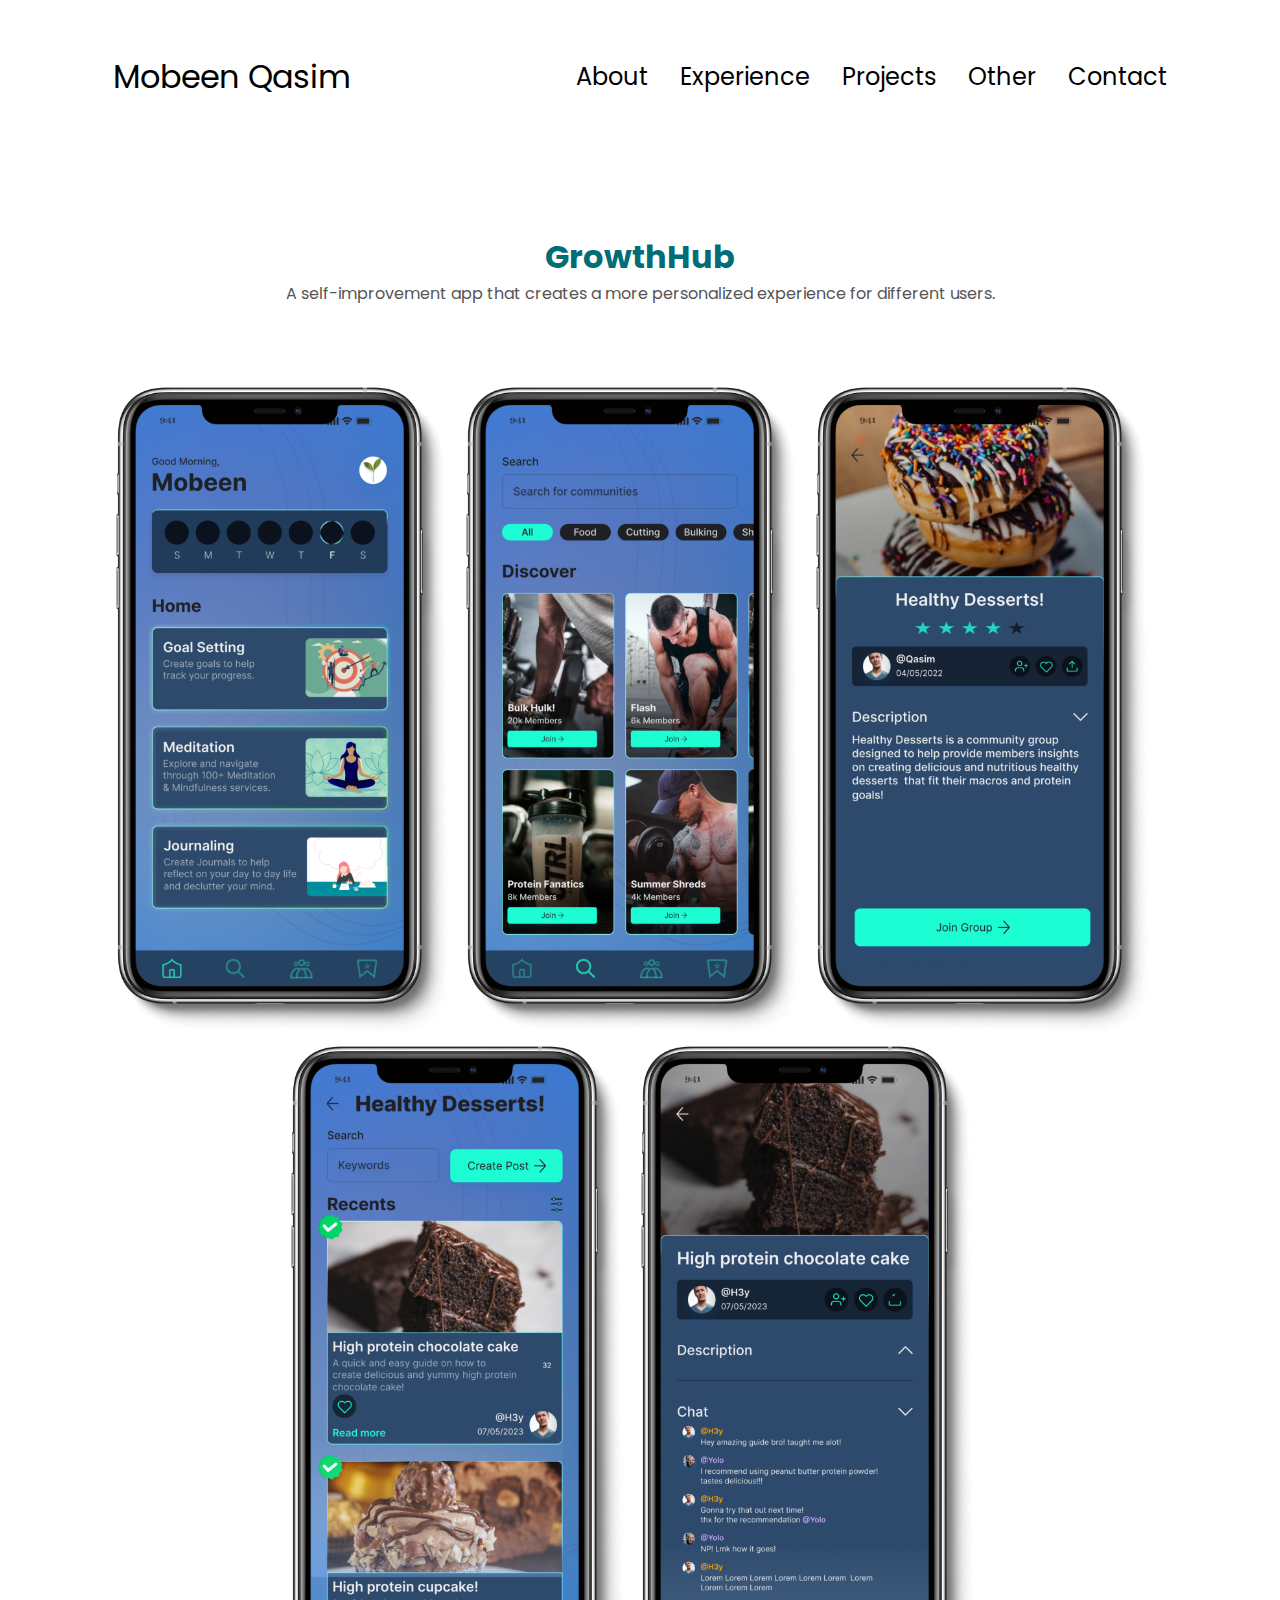
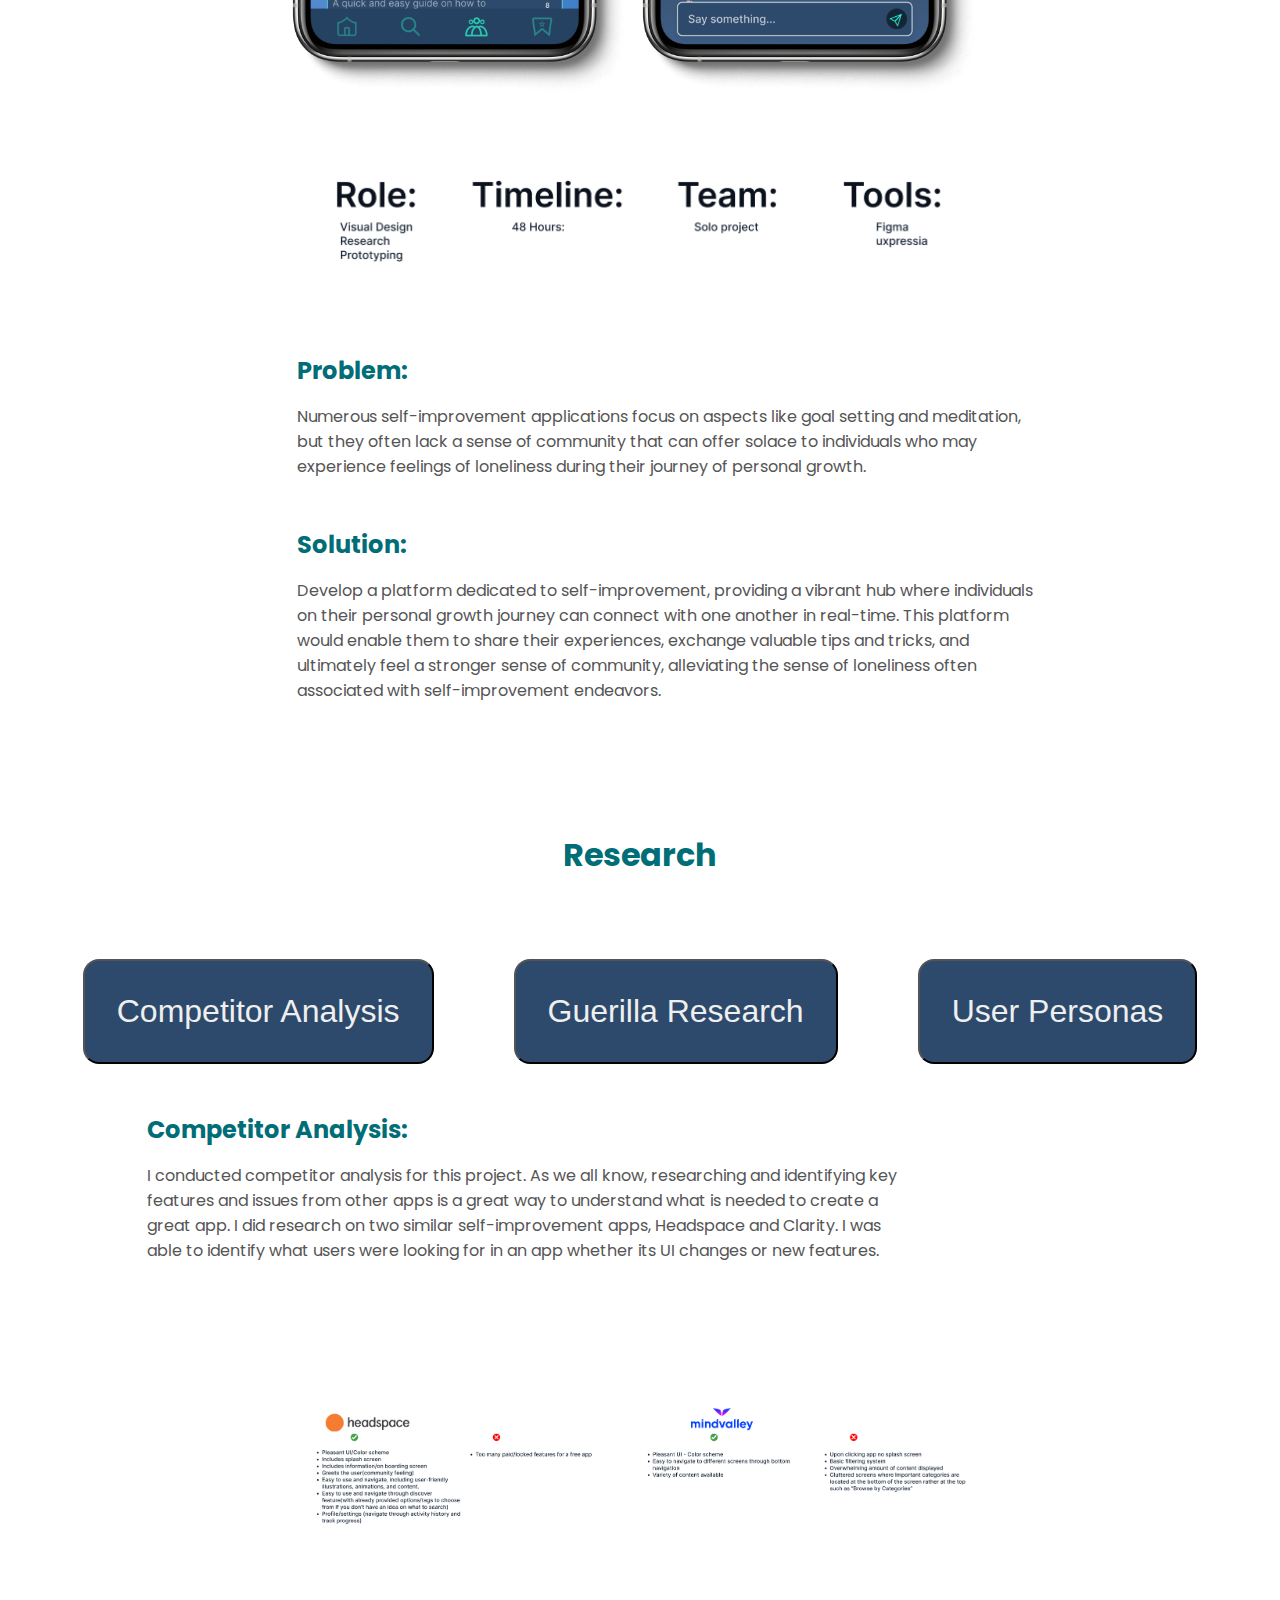
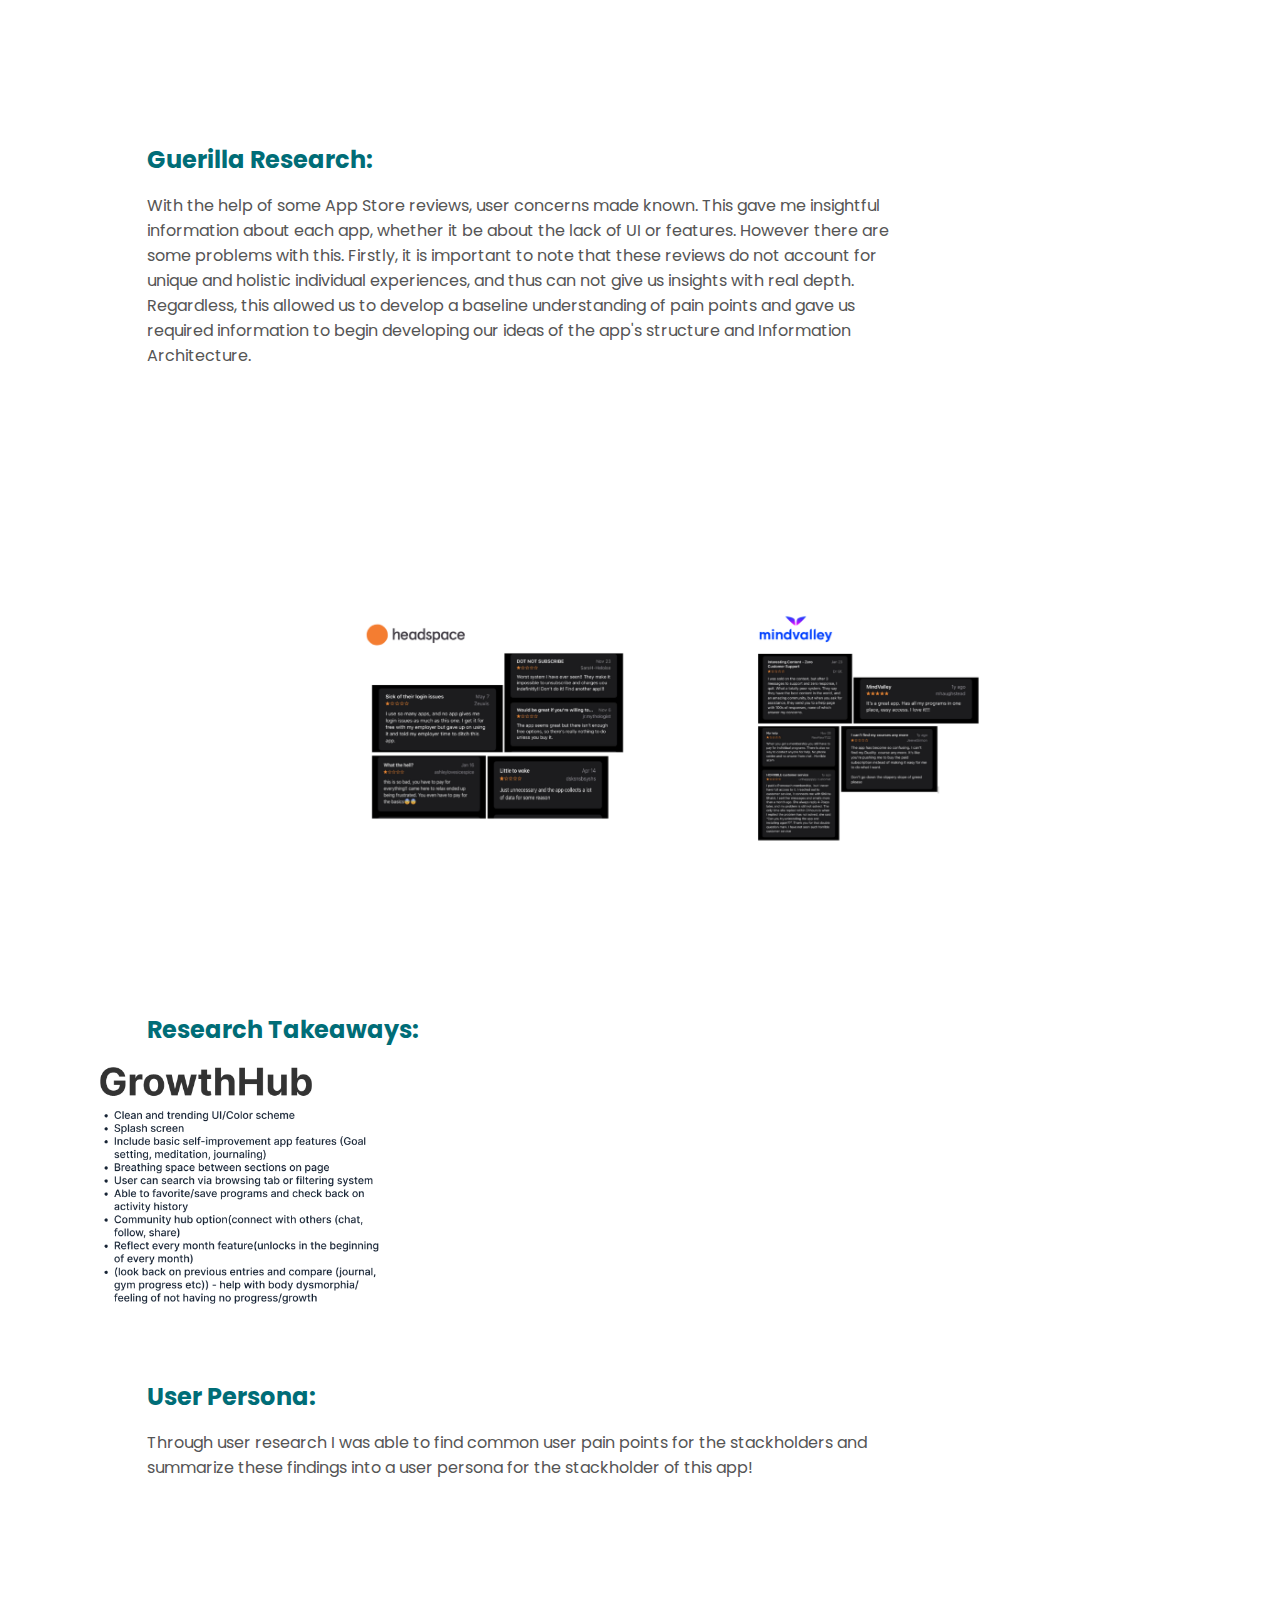
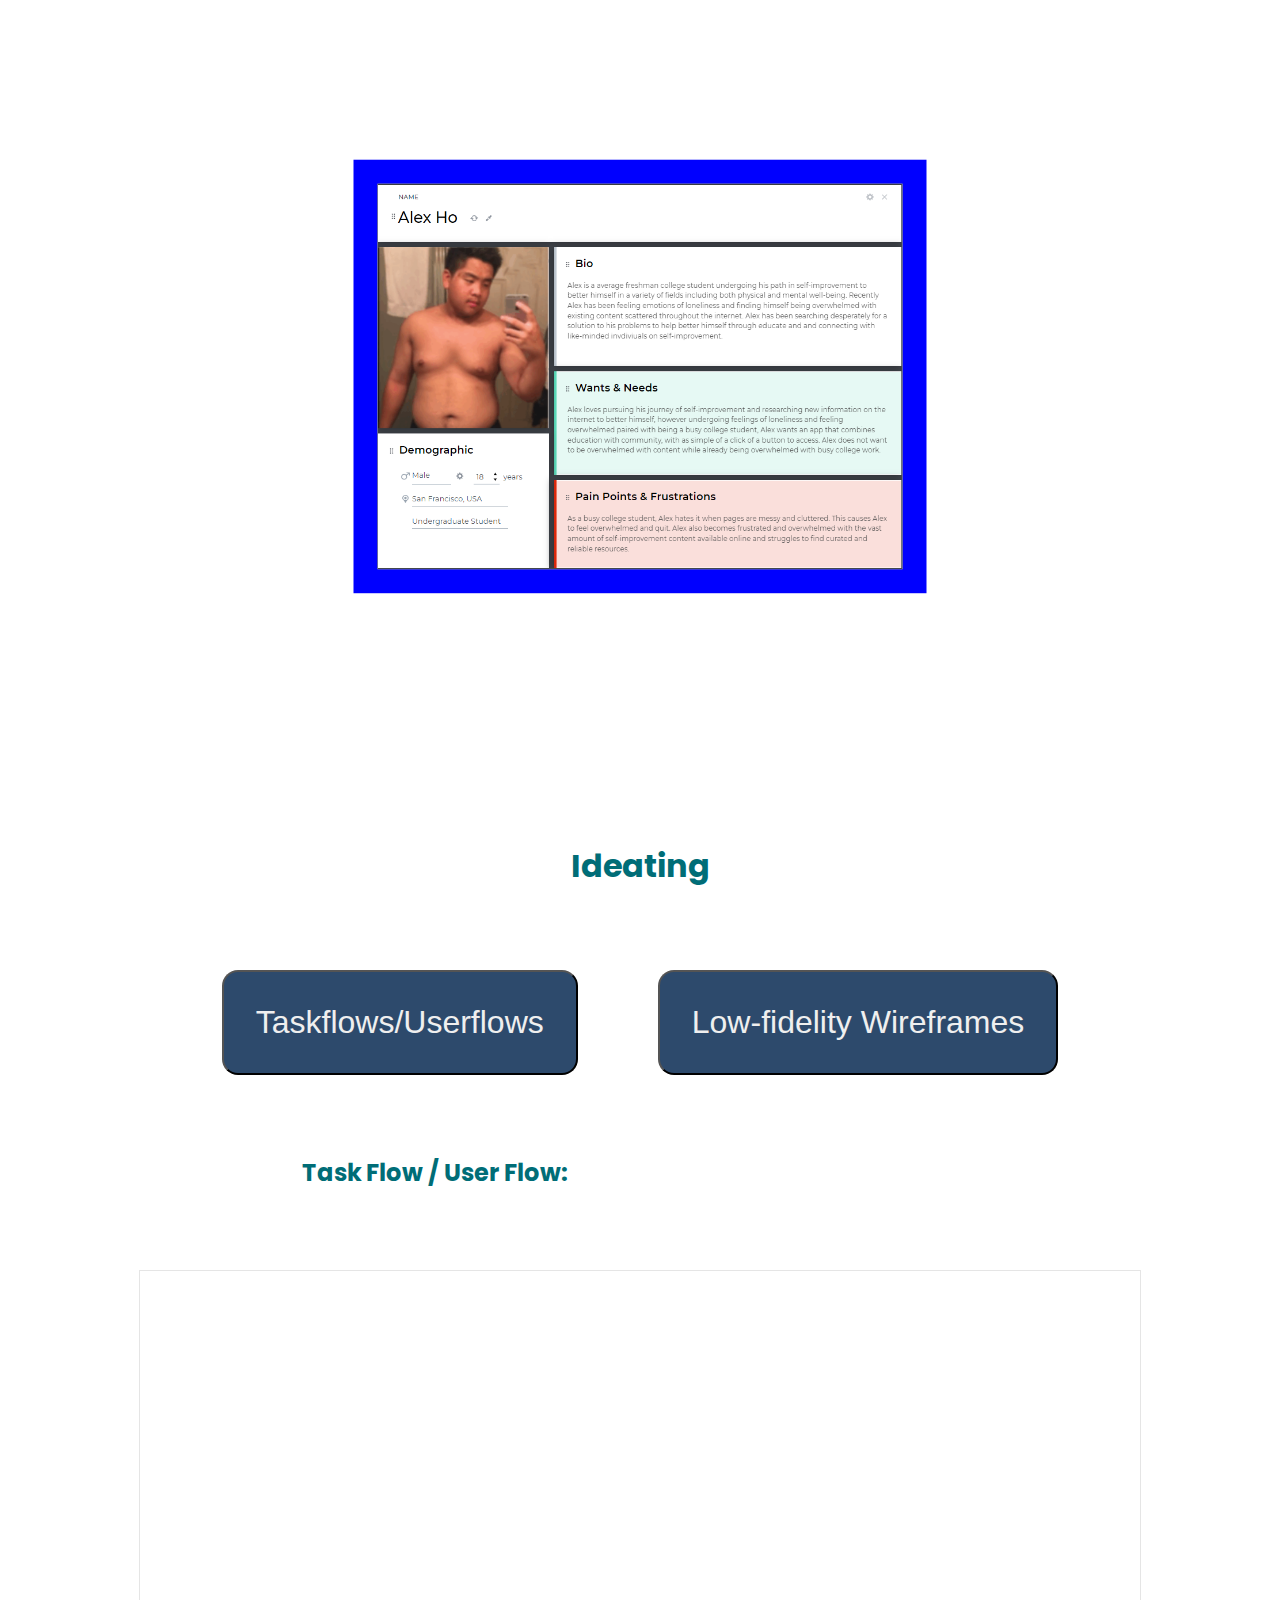
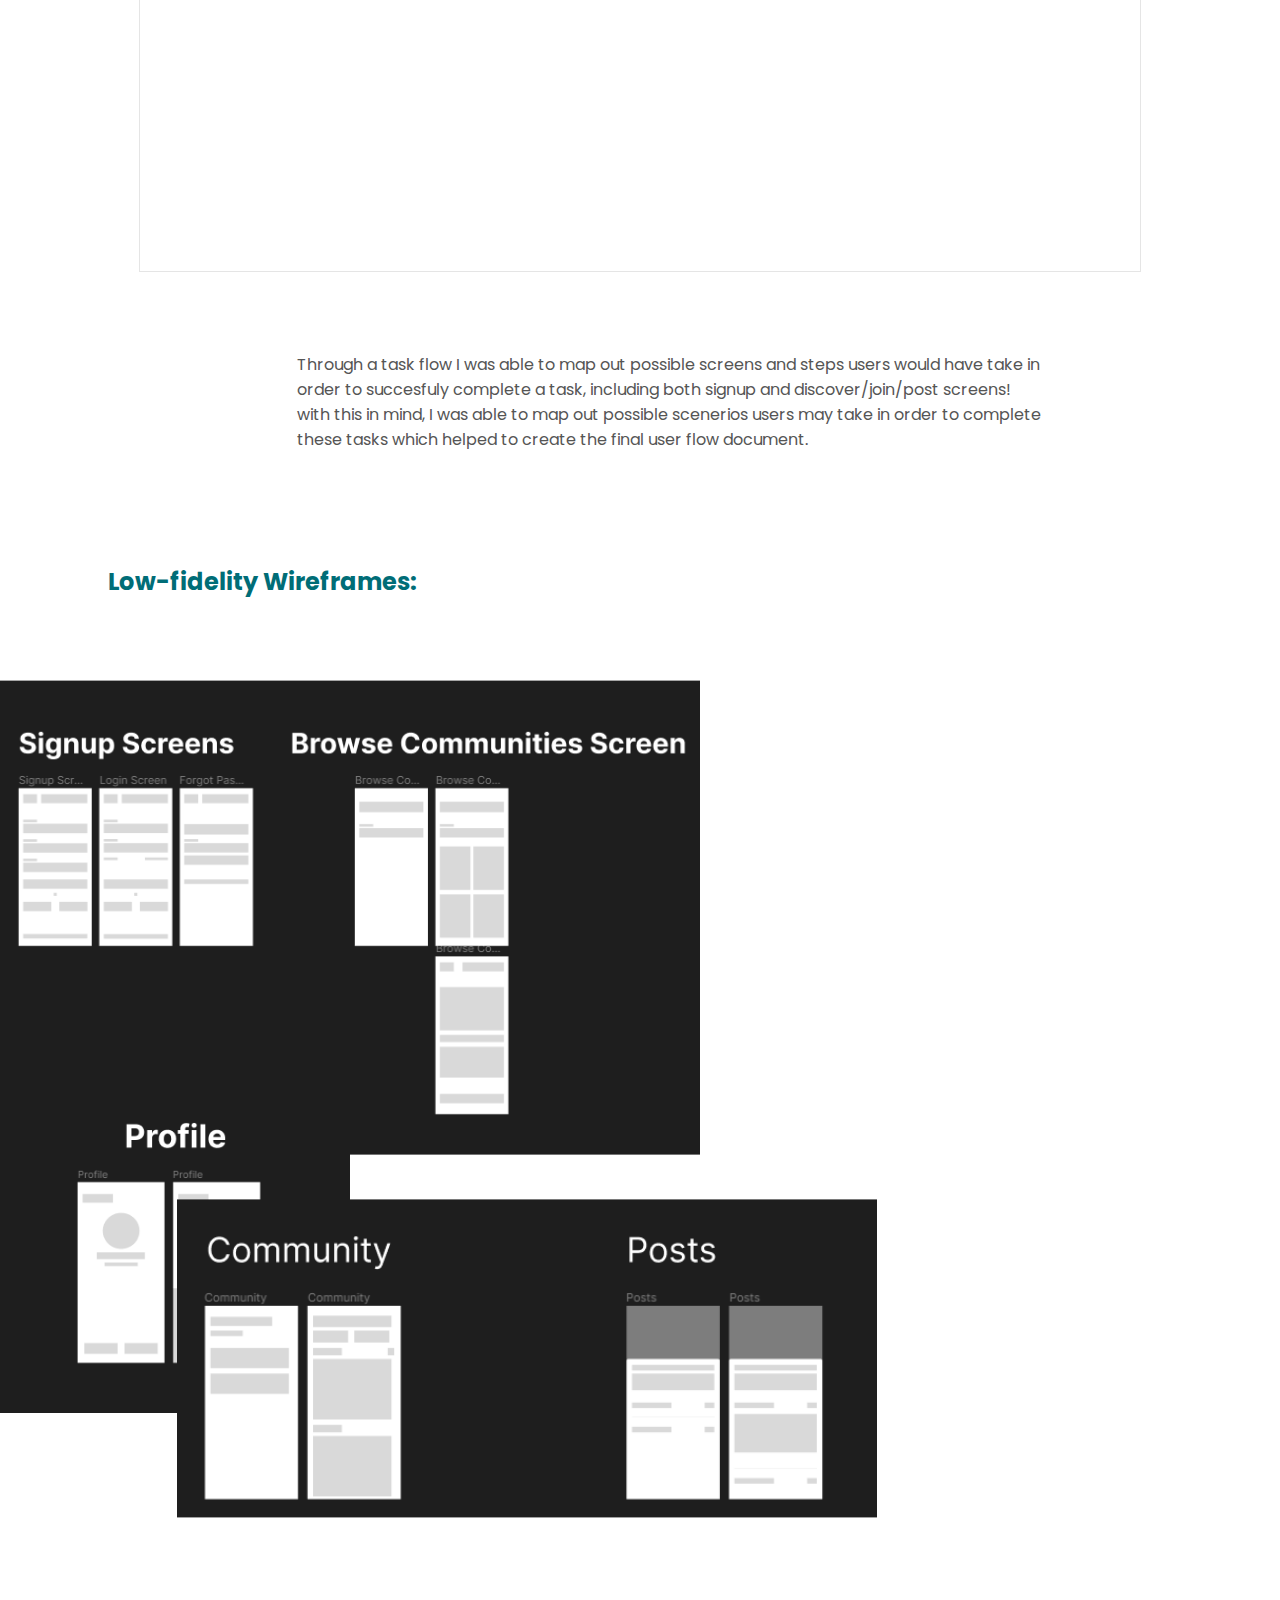
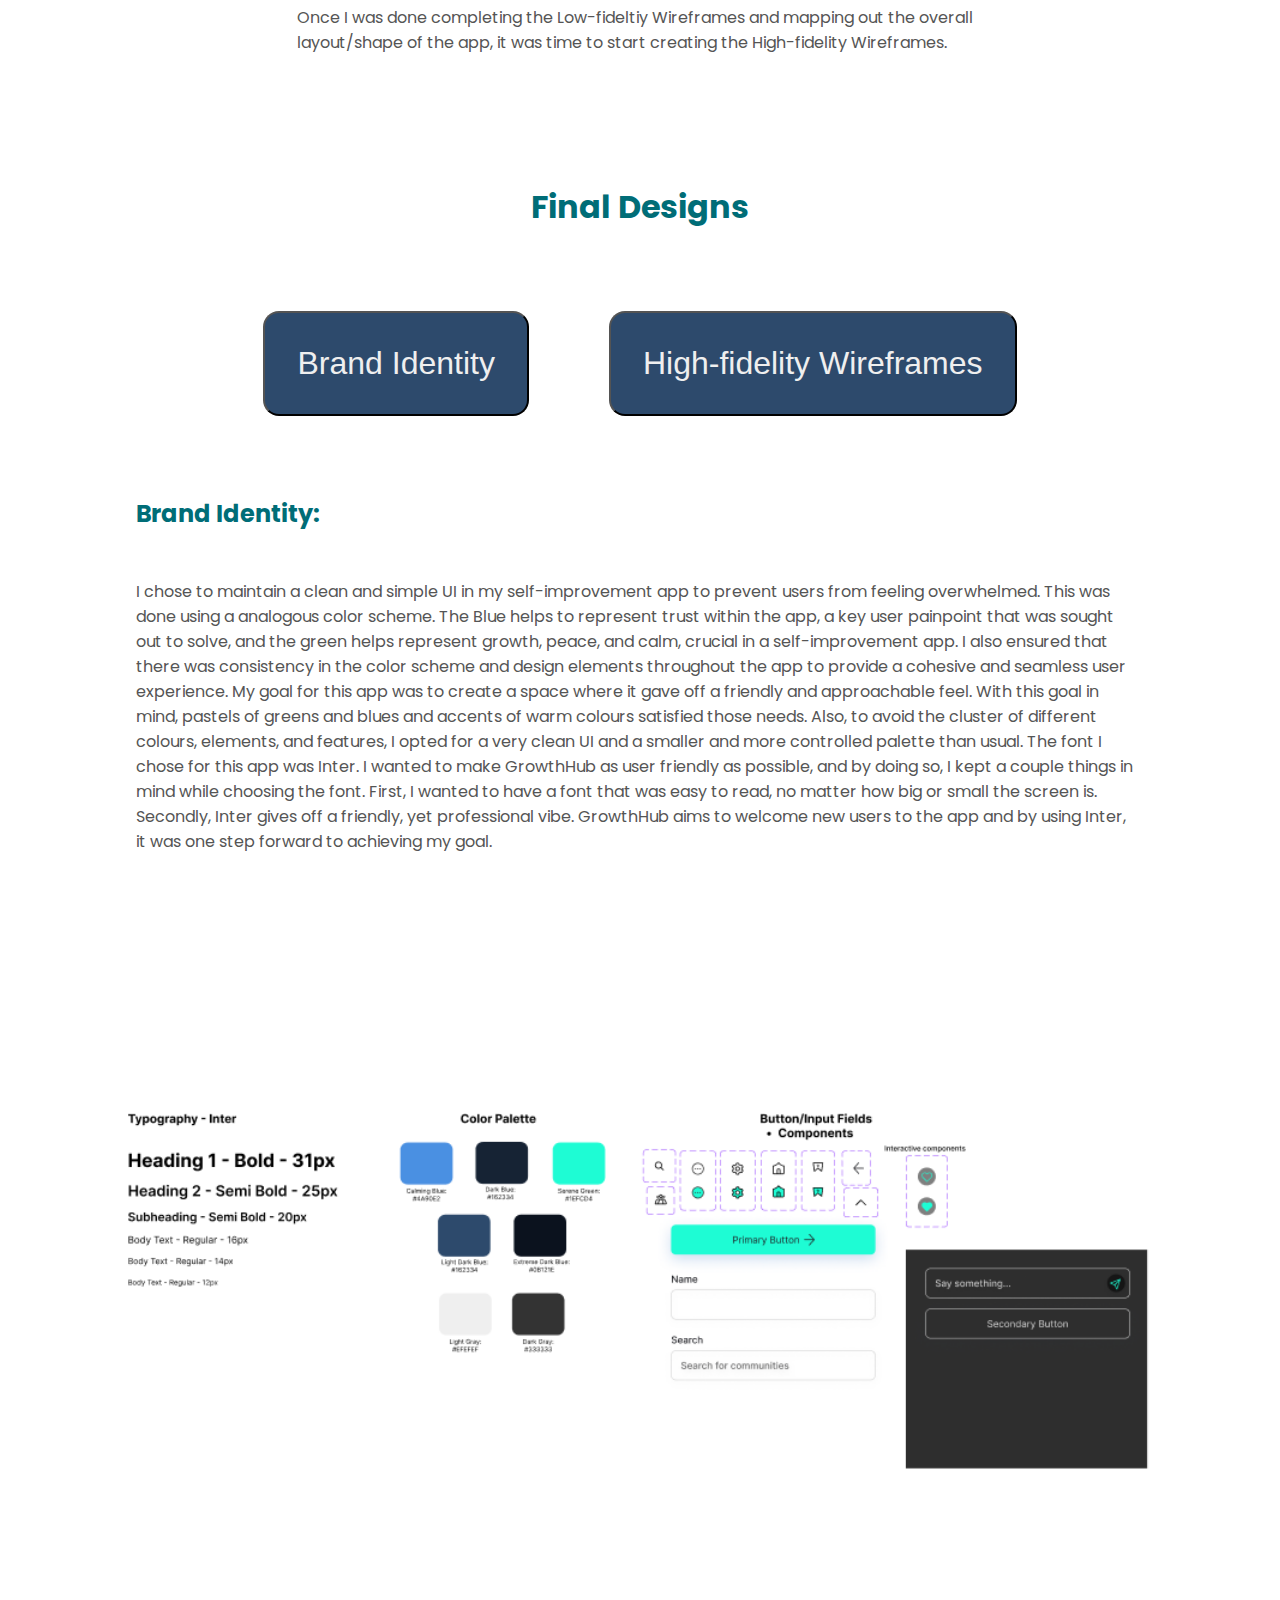
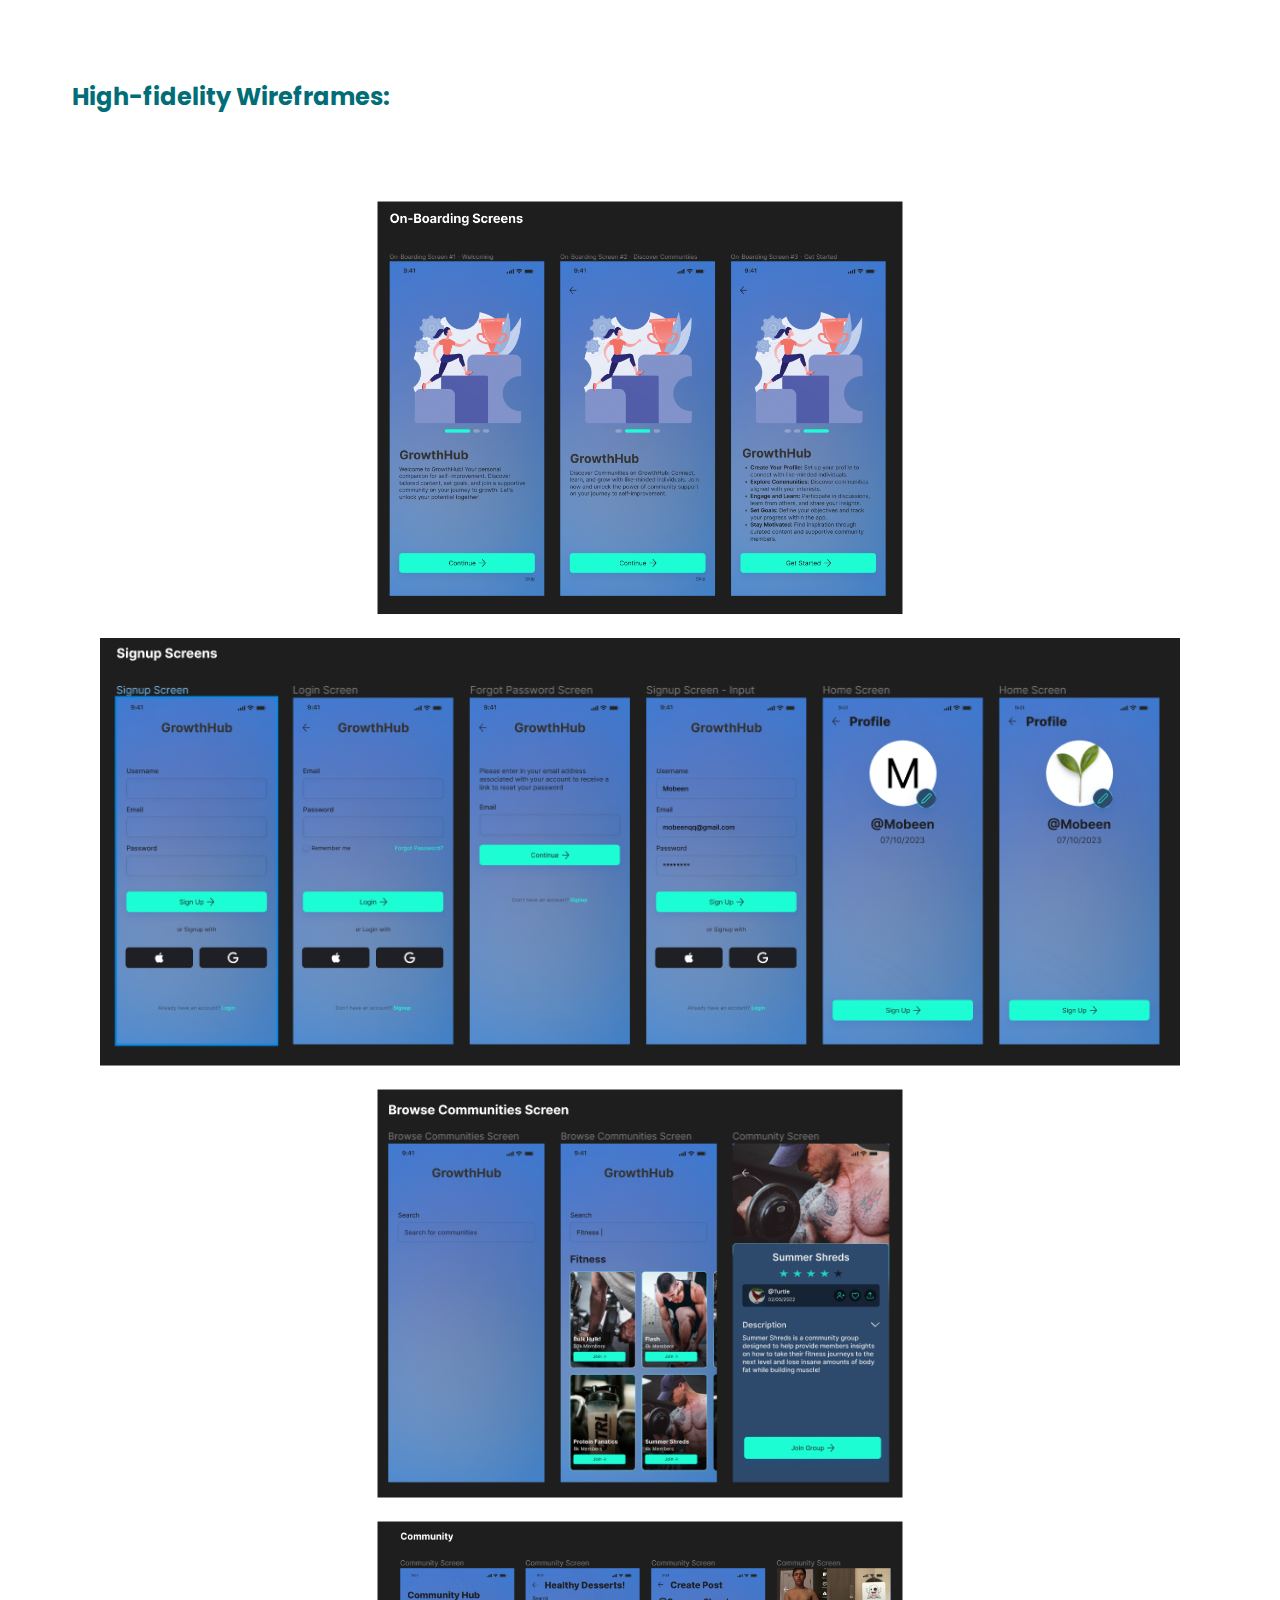
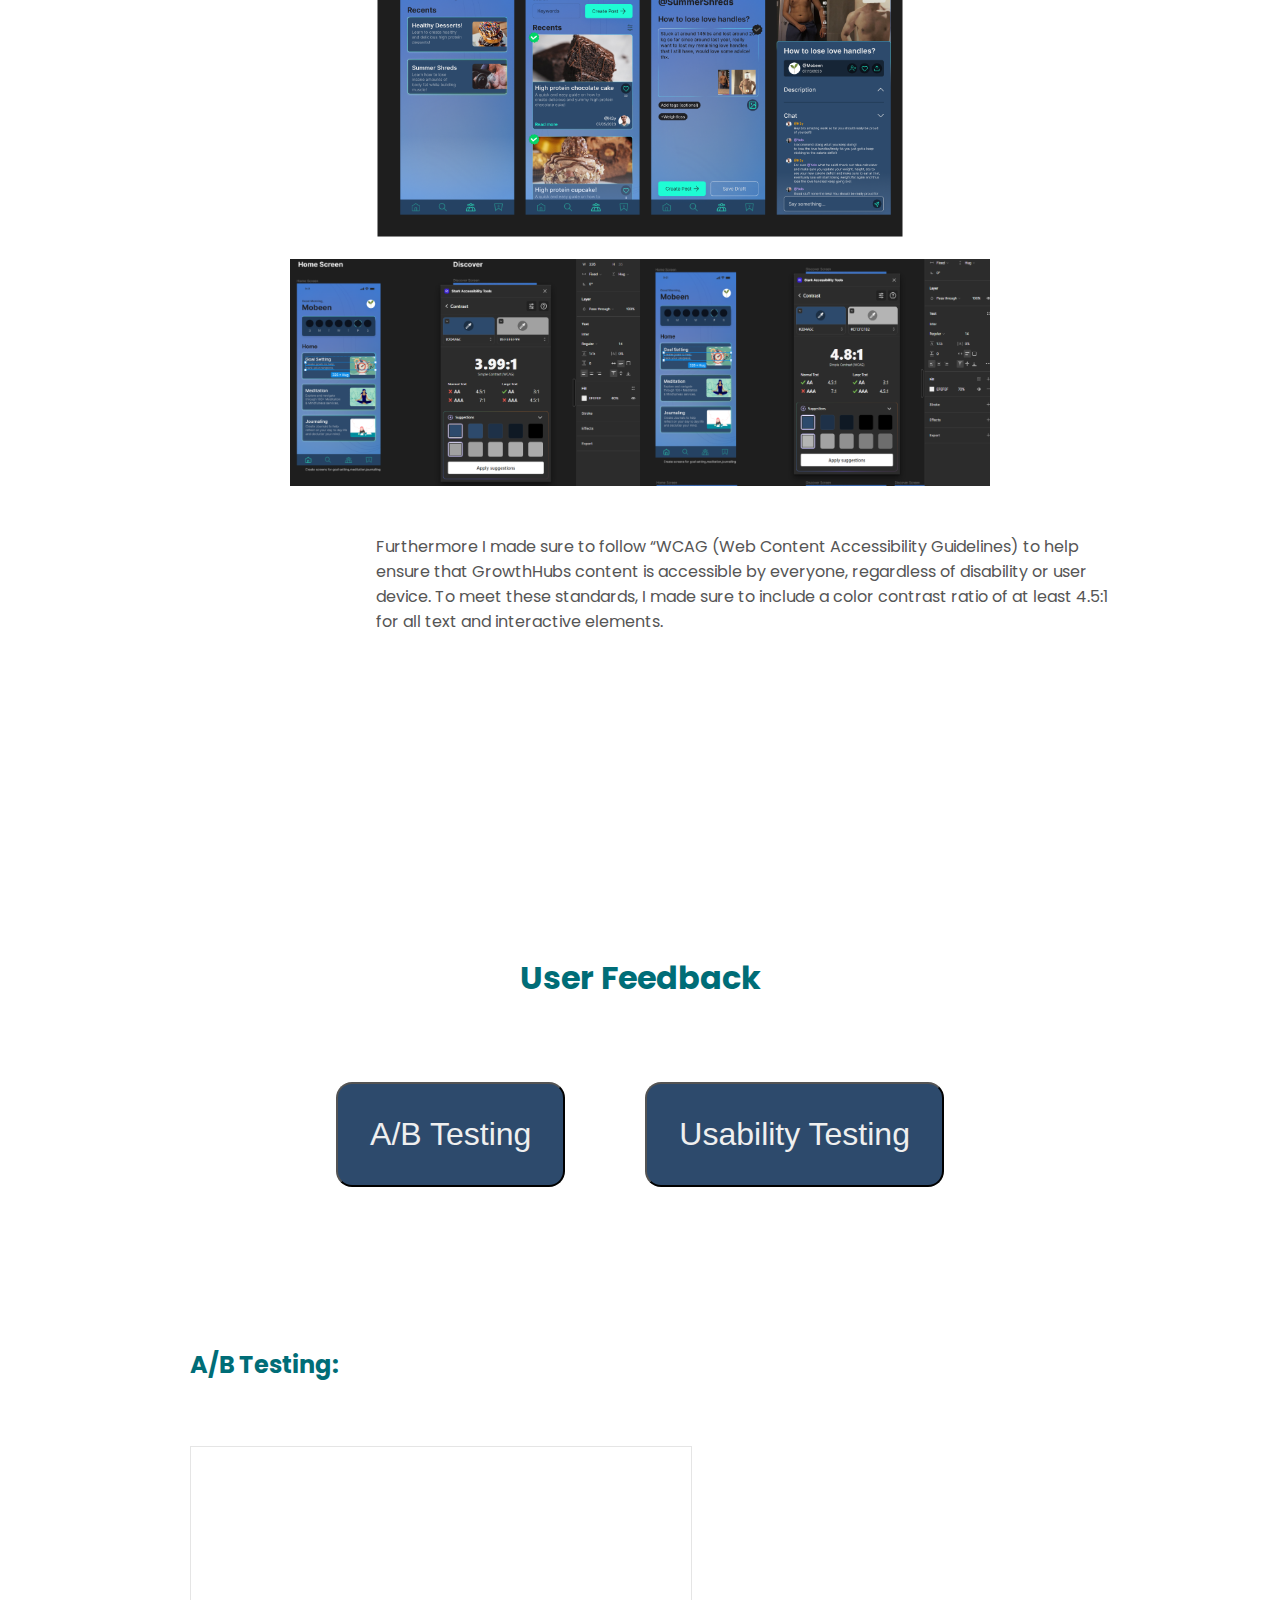
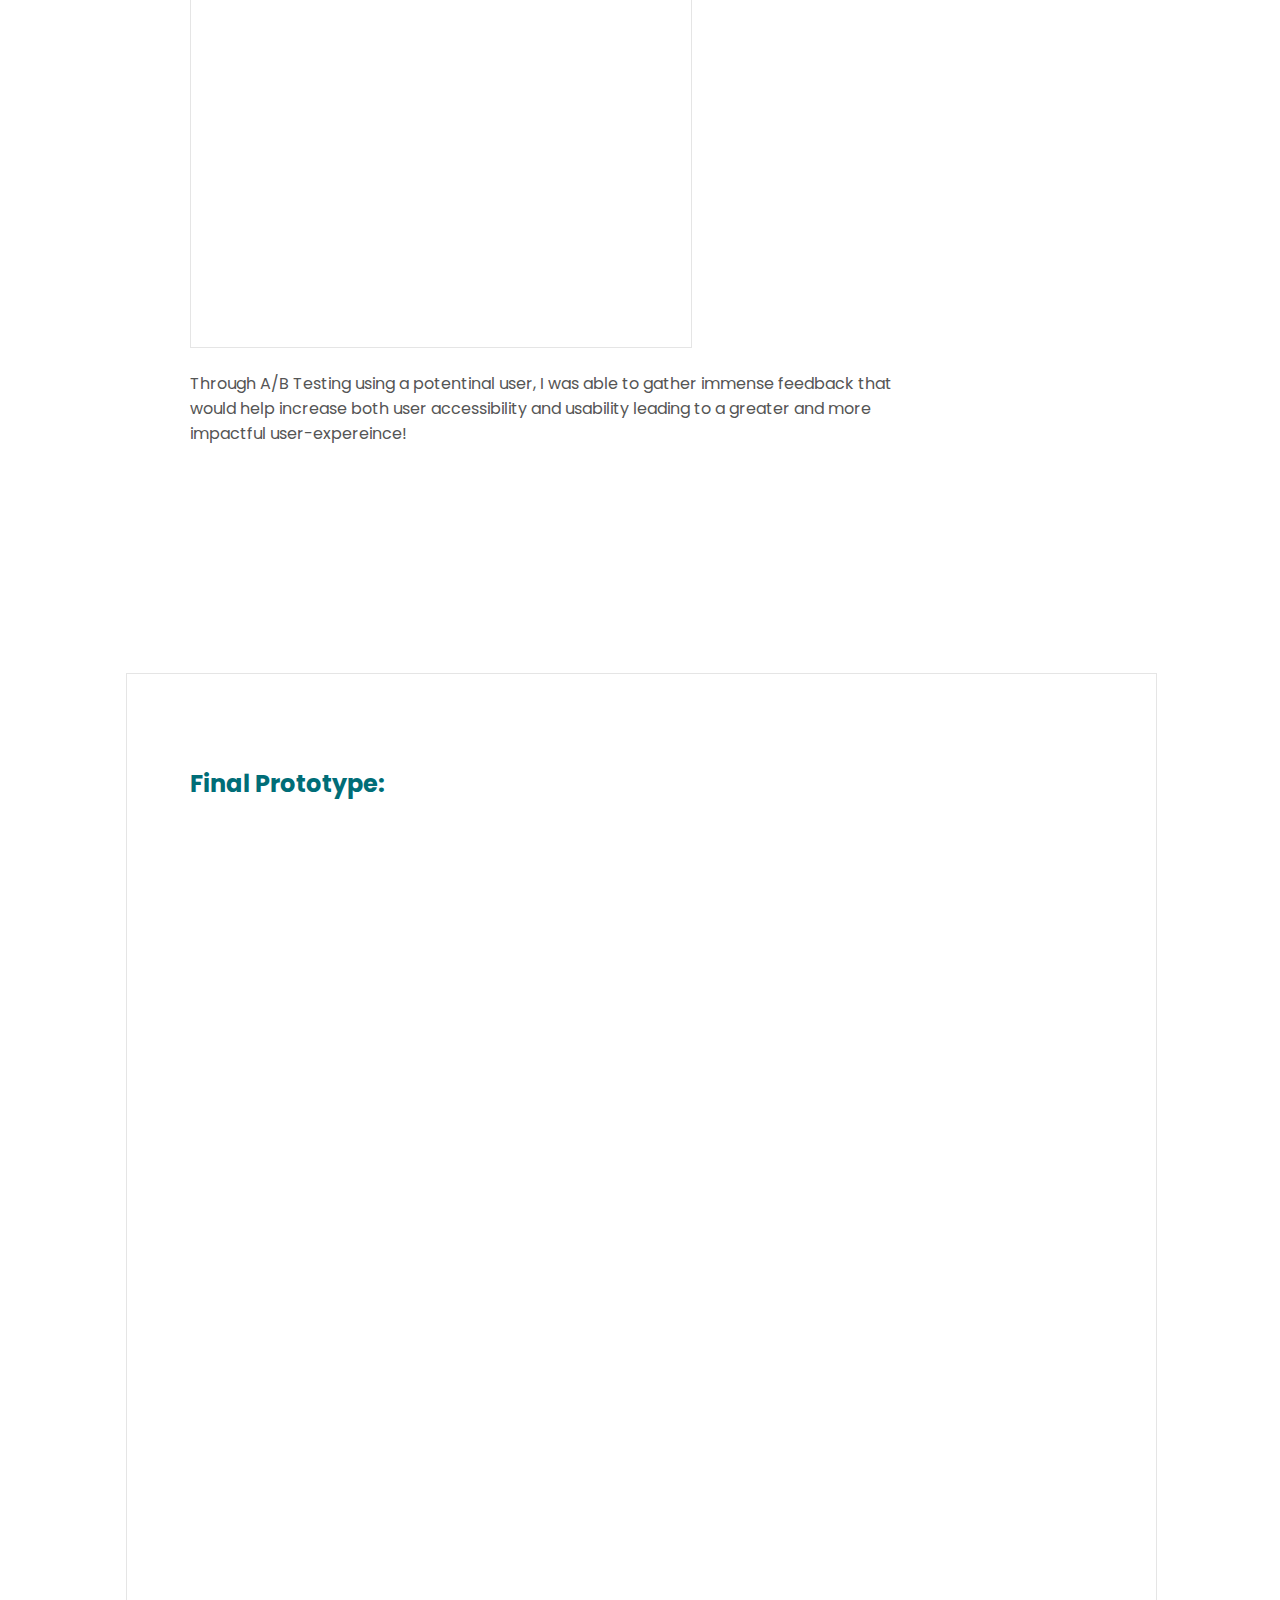
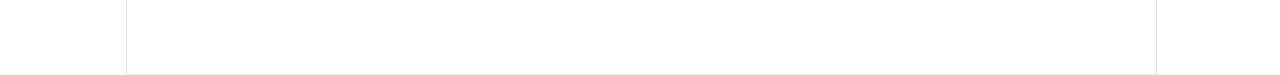
==== commit 281beece: "extra" ====
--- a/Growthhub.html
+++ b/Growthhub.html
@@ -299,22 +299,26 @@
                 class="timeline_one"
               />
             </div>
-            <p class="p1 gg">
+            <div class="container_text">
+            <p class="p1 gg ">
               Furthermore I made sure to follow “WCAG (Web Content Accessibility
               Guidelines) to help ensure that GrowthHubs content is accessible
               by everyone, regardless of disability or user device. To meet
               these standards, I made sure to include a color contrast ratio of
               at least 4.5:1 for all text and interactive elements.
             </p>
+          </div>
             <div class="research_section body_section feedback">
+              <div class="container__user">
               <h2 class="title__project reserch feedbackone">User Feedback</h2>
               <div class="problem">
                 <div class="method">
                   <button class="btn">A/B Testing</button>
                   <button class="btn-1">Usability Testing</button>
                 </div>
+              </div>
                 <h2 class="htwo four nine abman">A/B Testing:</h2>
-                <h2 class="finalprotwo finalprothree">A/B TESTING: <a href="https://www.figma.com/file/sm3Vb9Gt7pCPzu6MZ5vaPa/GrowthHub-A%2FB-Testing?type=design&node-id=0-1&mode=design&t=li6Tj2A4mDzuhfmj-0">GrowthHub</a></h2>
+                <h2 class="finalprotwo finalprothree fonts">A/B TESTING: <a href="https://www.figma.com/file/sm3Vb9Gt7pCPzu6MZ5vaPa/GrowthHub-A%2FB-Testing?type=design&node-id=0-1&mode=design&t=li6Tj2A4mDzuhfmj-0">GrowthHub</a></h2>
                 <div class="ab-container">
                 <iframe
                   class="ab"
--- a/Growth.css
+++ b/Growth.css
@@ -211,6 +211,18 @@
   max-width: 75ch;
 }
 
+
+/* add margin-top */
+
+.container__user {
+  margin-top: 10rem;
+}
+
+.container_text {
+  margin-left: 19rem;
+  margin-bottom: 5rem;
+}
+
 .reserch {
   /* border: 1rem solid blue; */
   display: flex;
@@ -420,6 +432,7 @@
 }
 
 
+
 .finalpro {
   display: none;
 }
--- a/newmedia.css
+++ b/newmedia.css
@@ -33,9 +33,11 @@
 
         .finalprotwo {
             display: block;
+            font-size: 1rem;
         }
 
         .finalprothree {
+          font-size: 1rem;
             margin-left: 15rem;
             margin-top: -2rem;
             margin-bottom: 2rem;
@@ -476,7 +478,7 @@
 
 
             .finalprotwo {
-                margin-left: 4rem;
+                margin-left: -1rem;
             }
 
 
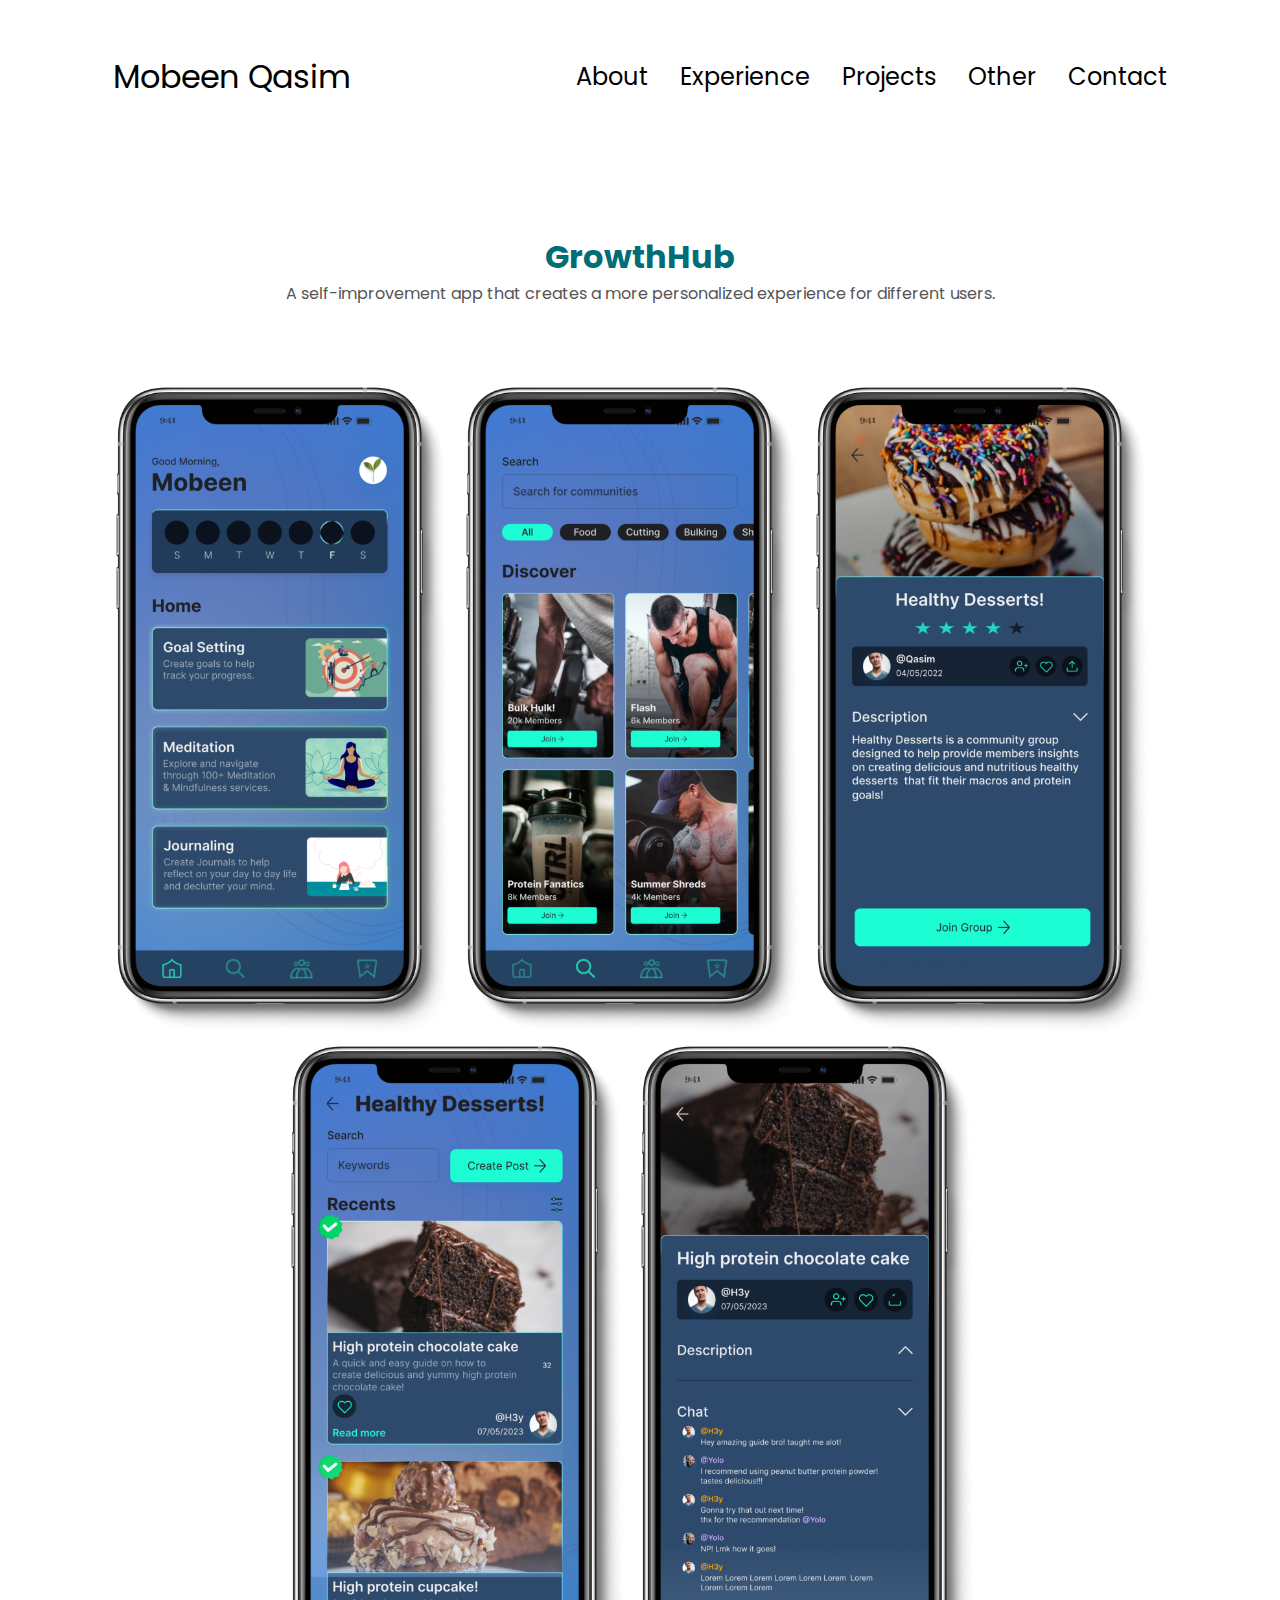
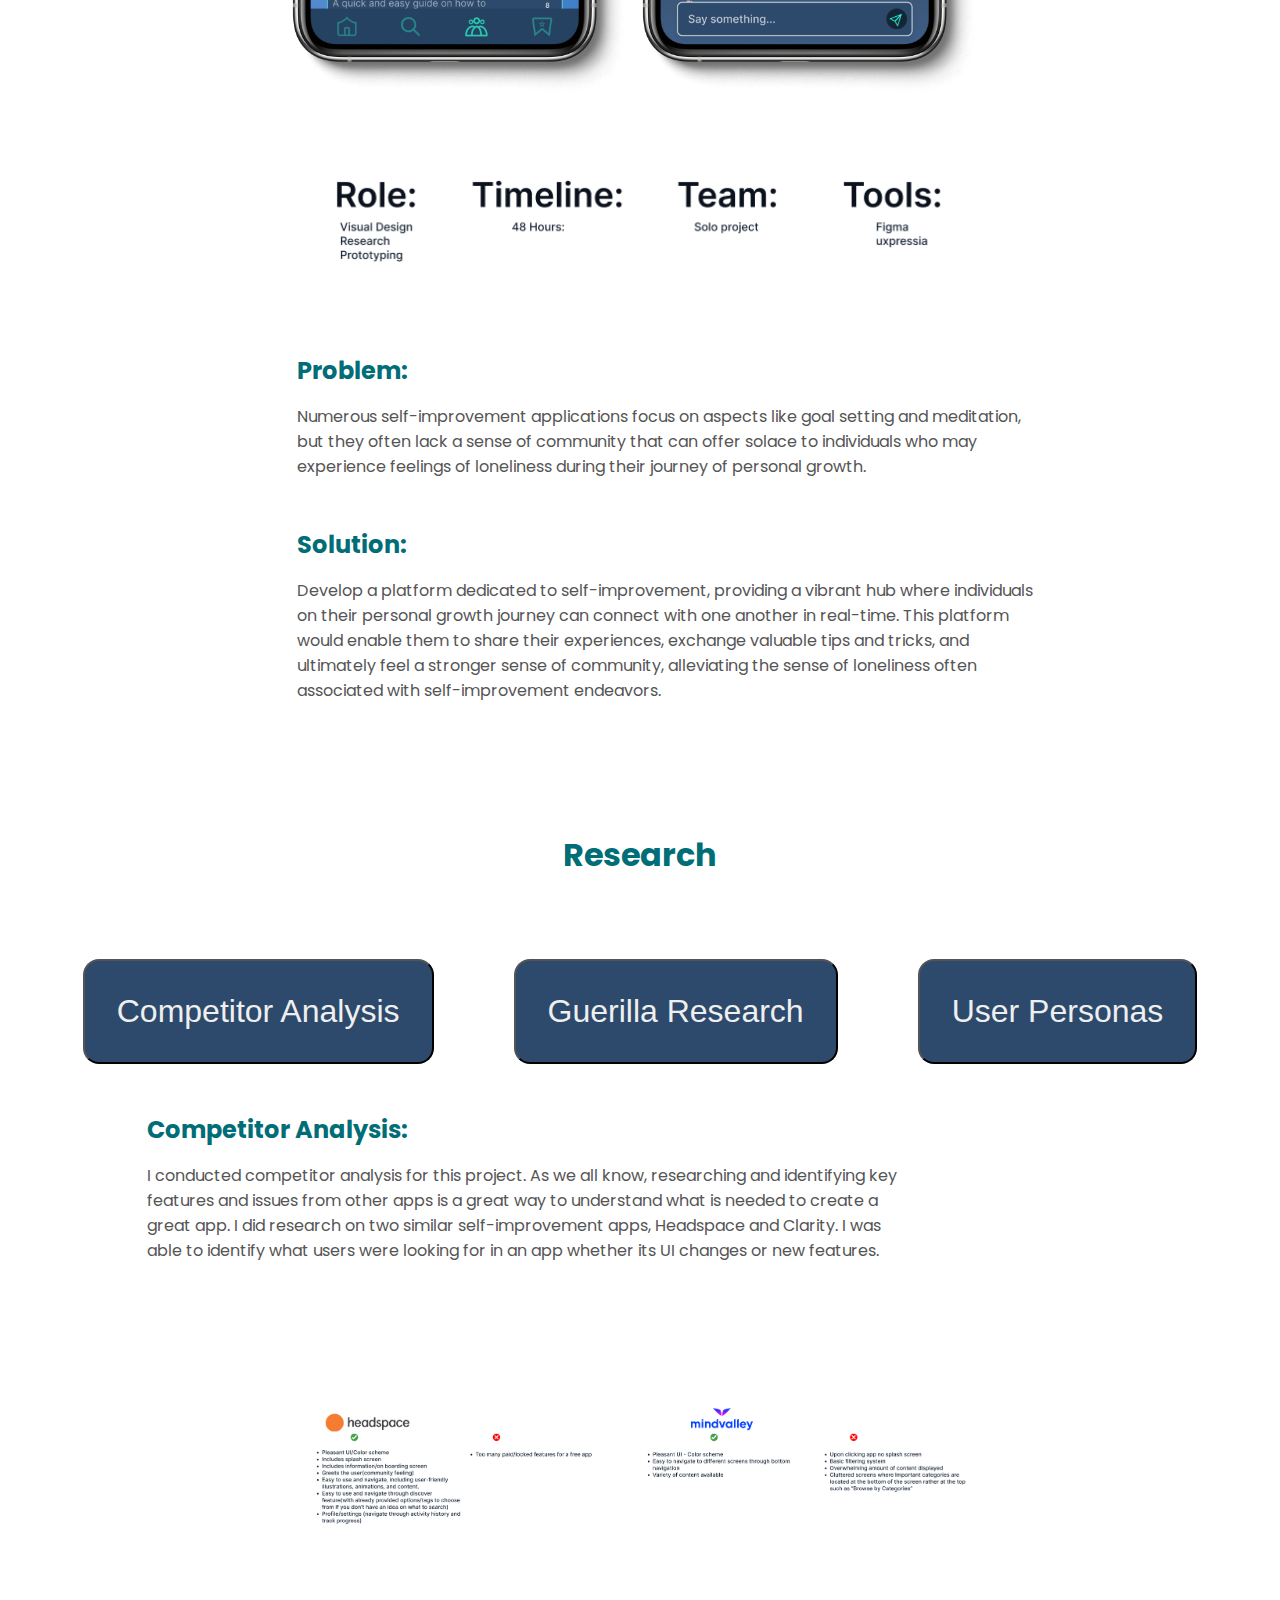
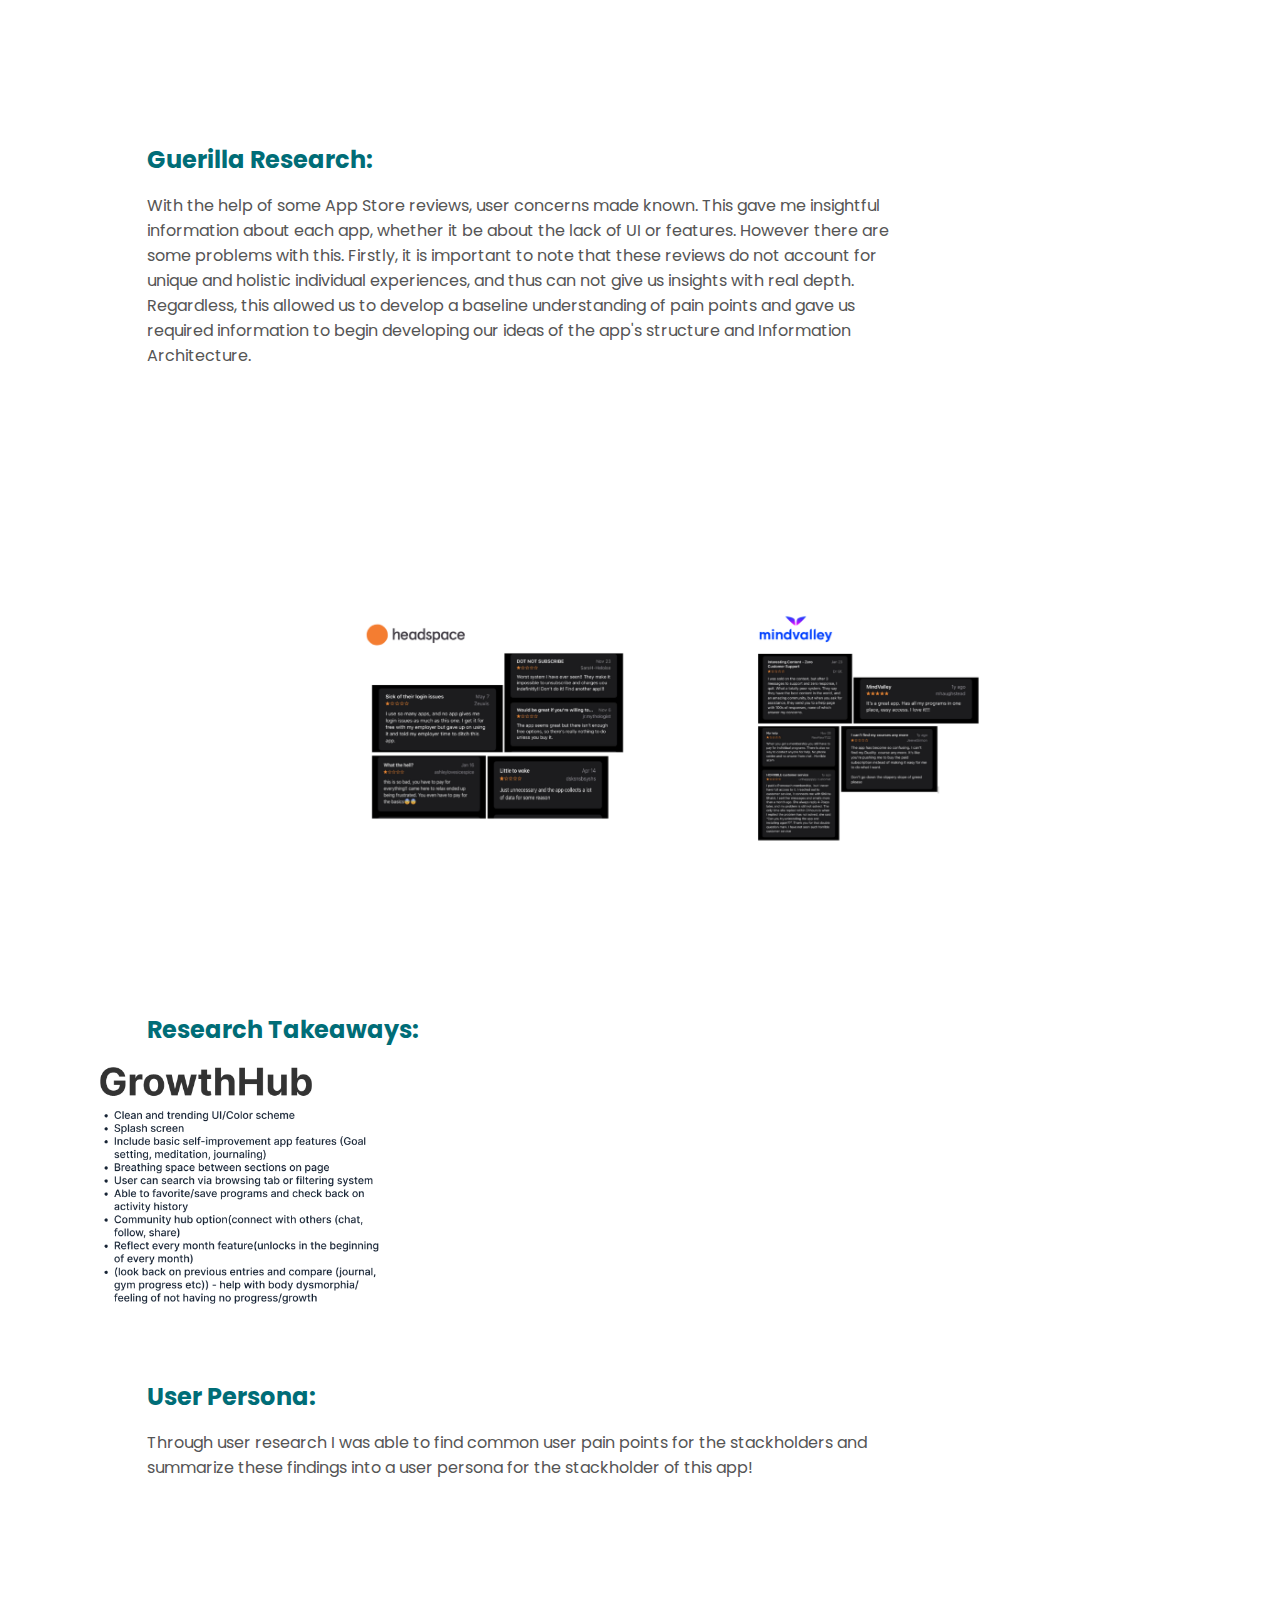
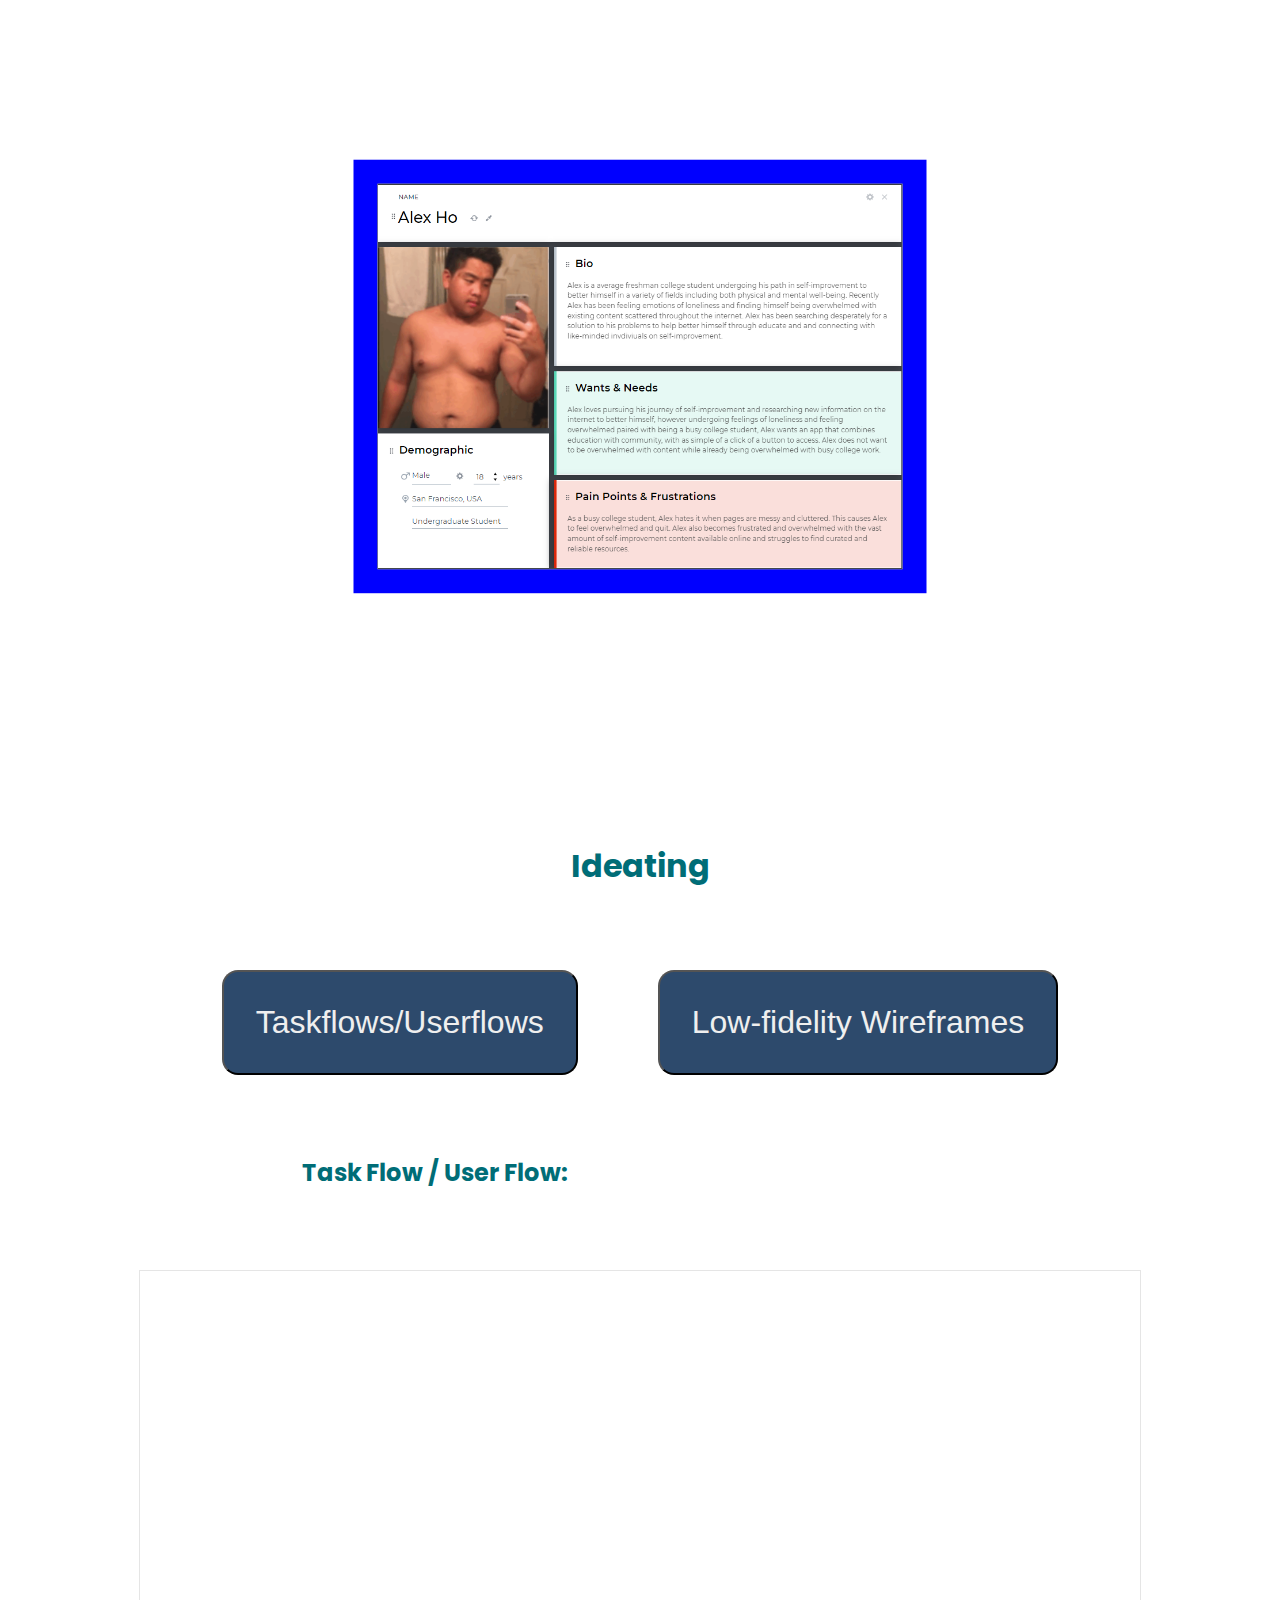
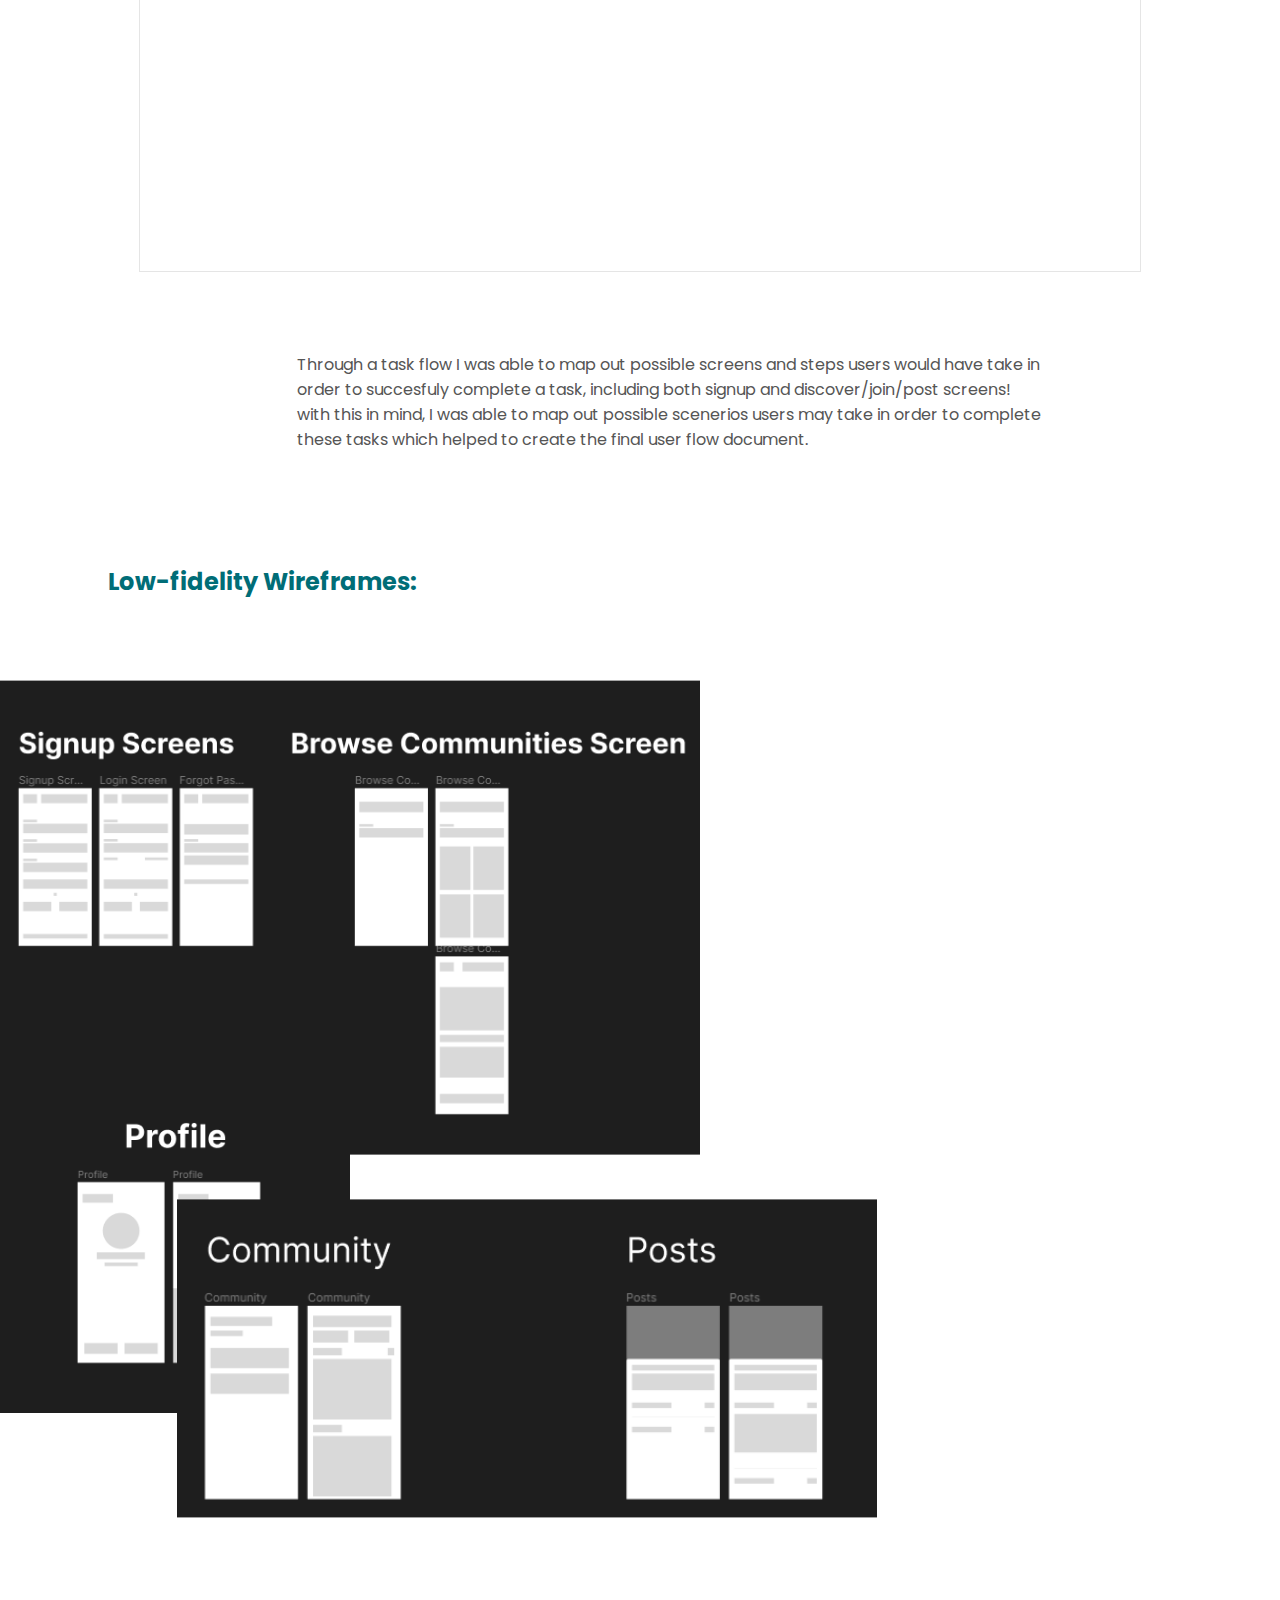
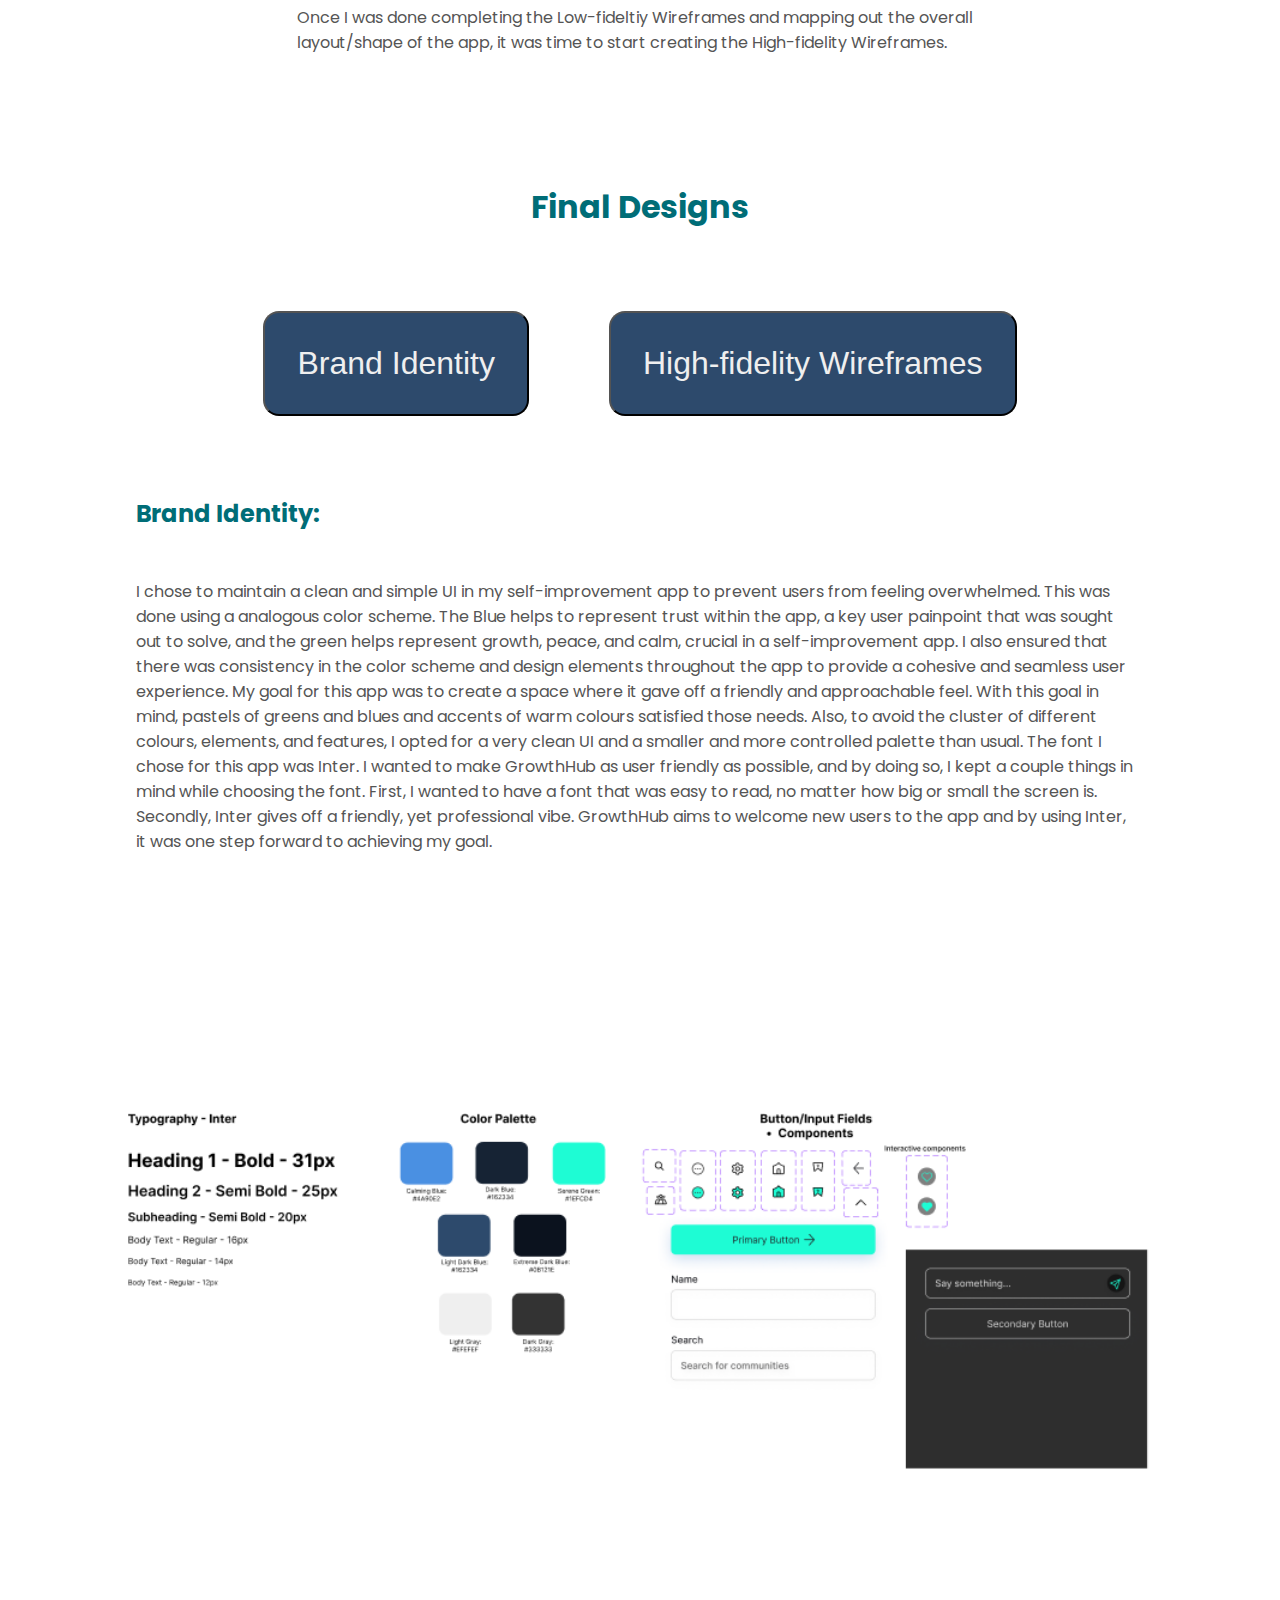
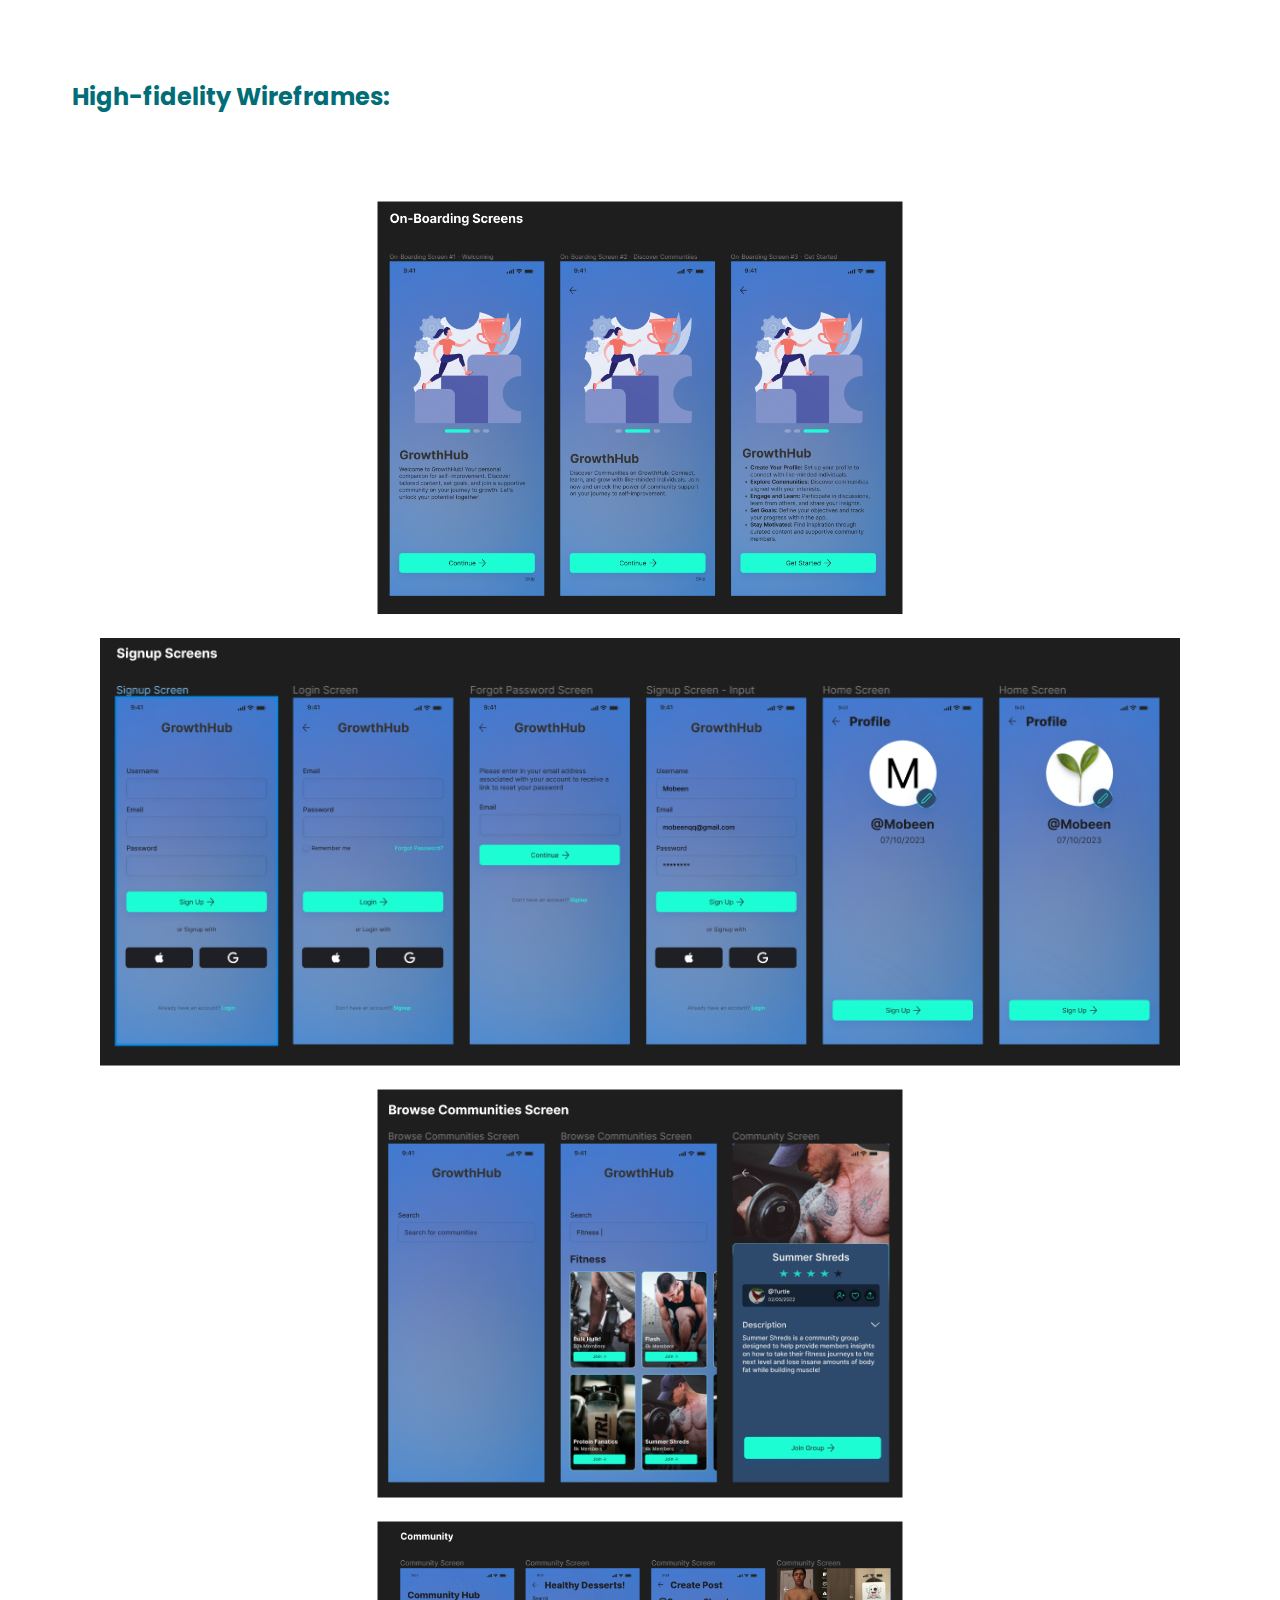
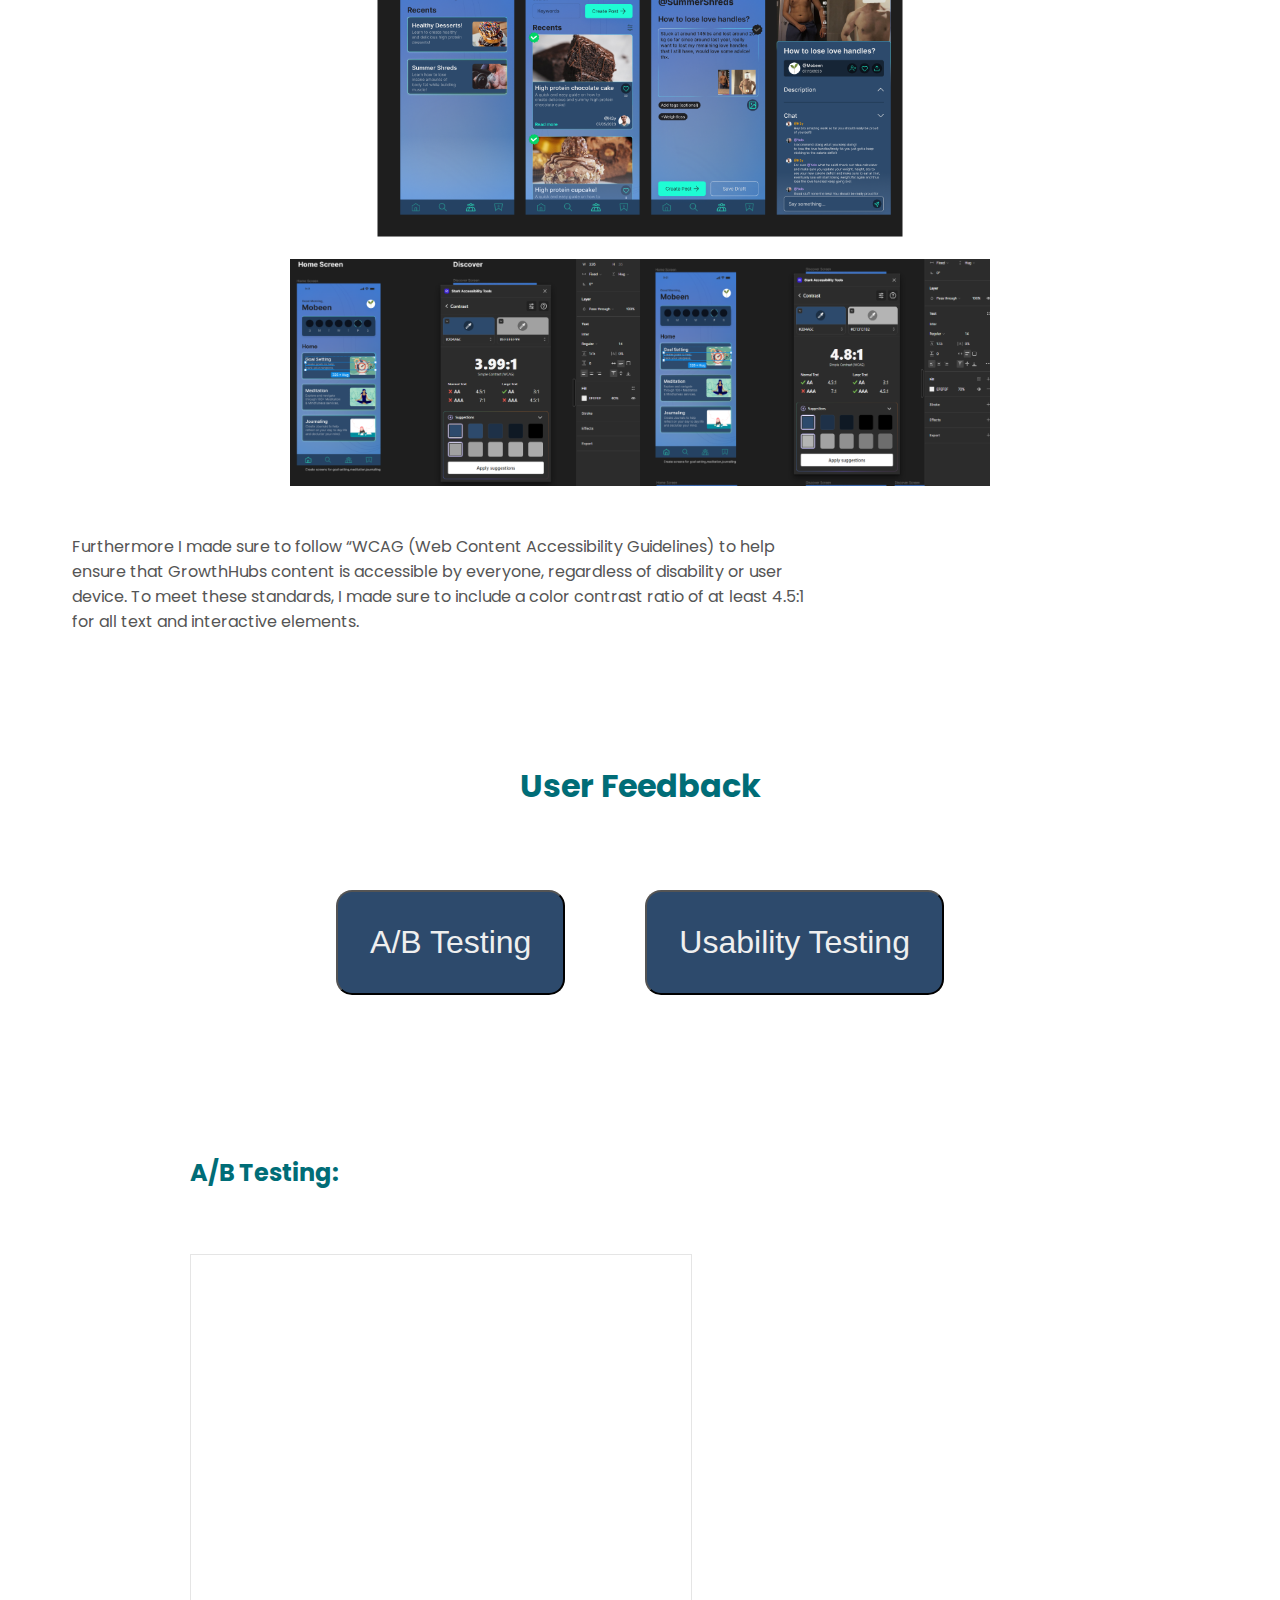
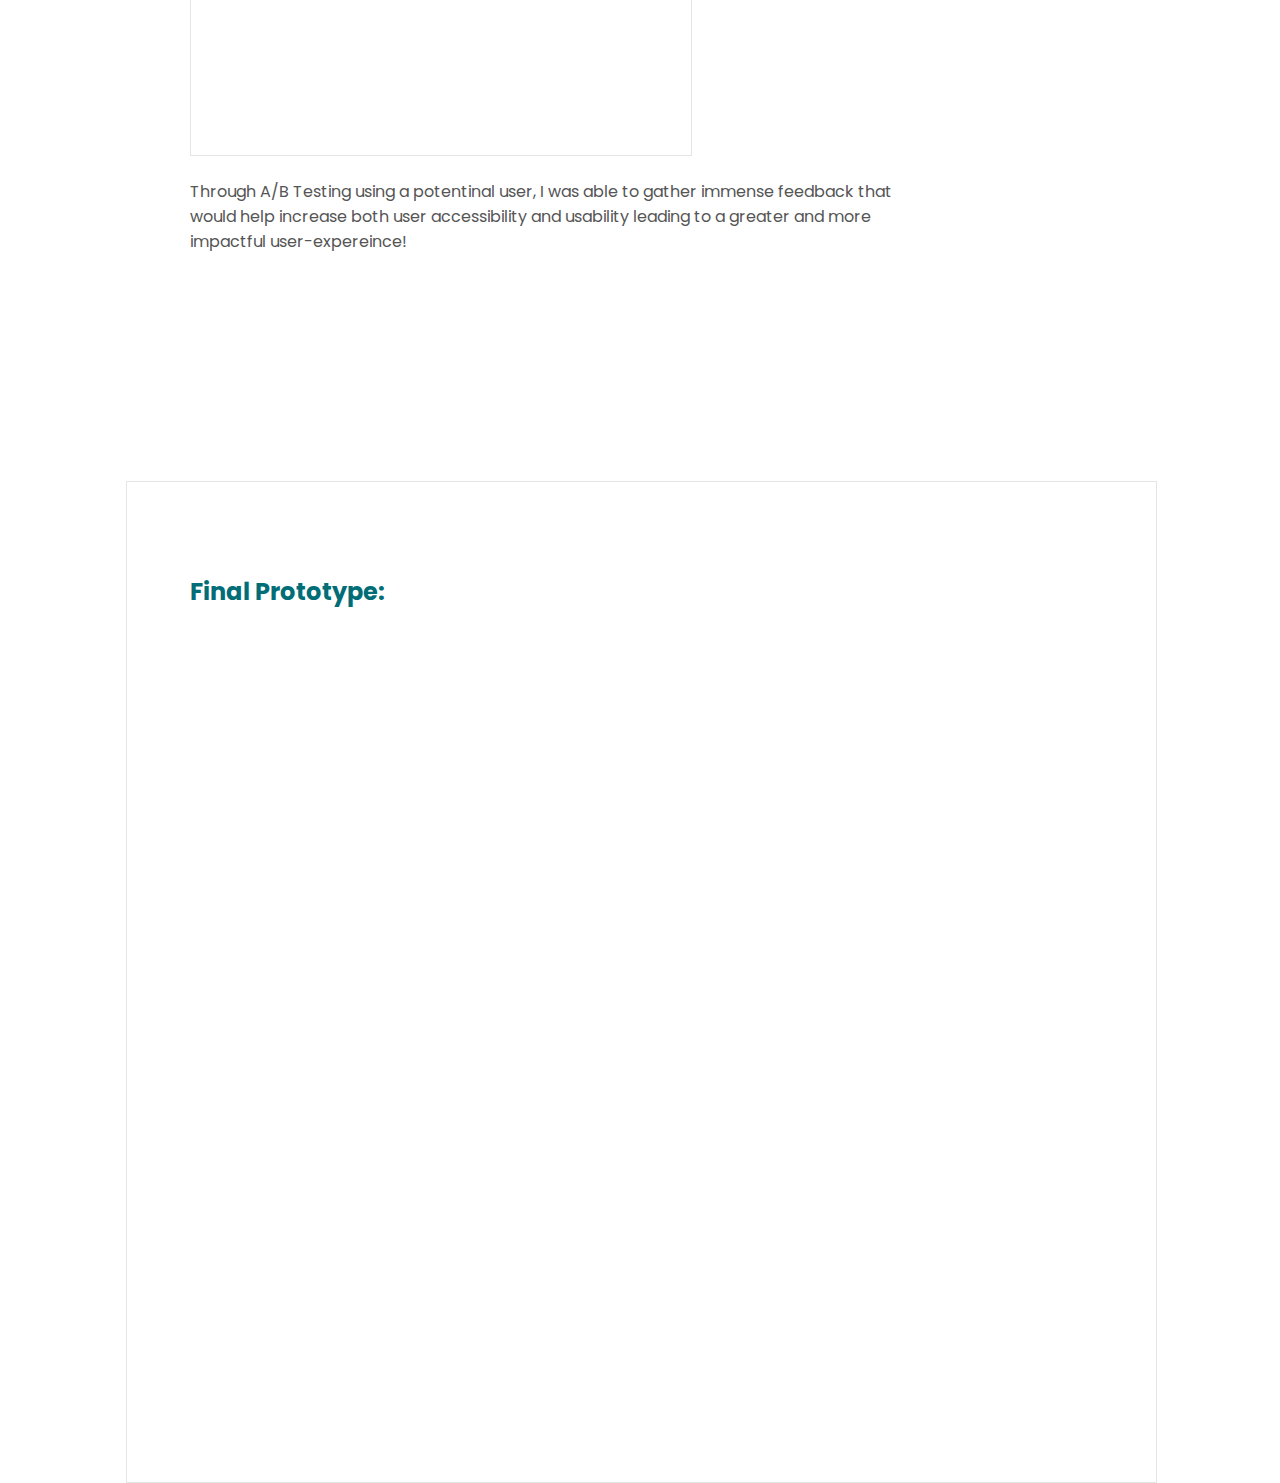
==== commit fbceca3a: "update" ====
--- a/Growthhub.html
+++ b/Growthhub.html
@@ -318,7 +318,9 @@
                 </div>
               </div>
                 <h2 class="htwo four nine abman">A/B Testing:</h2>
-                <h2 class="finalprotwo finalprothree fonts">A/B TESTING: <a href="https://www.figma.com/file/sm3Vb9Gt7pCPzu6MZ5vaPa/GrowthHub-A%2FB-Testing?type=design&node-id=0-1&mode=design&t=li6Tj2A4mDzuhfmj-0">GrowthHub</a></h2>
+                <div class="container__testing">
+                <h2 class="finalprotwo finalprothree fonts size">A/B TESTING: <a href="https://www.figma.com/file/sm3Vb9Gt7pCPzu6MZ5vaPa/GrowthHub-A%2FB-Testing?type=design&node-id=0-1&mode=design&t=li6Tj2A4mDzuhfmj-0">GrowthHub</a></h2>
+              </div>
                 <div class="ab-container">
                 <iframe
                   class="ab"
--- a/Growth.css
+++ b/Growth.css
@@ -212,16 +212,10 @@
 }
 
 
+
 /* add margin-top */
 
-.container__user {
-  margin-top: 10rem;
-}
-
-.container_text {
-  margin-left: 19rem;
-  margin-bottom: 5rem;
-}
+
 
 .reserch {
   /* border: 1rem solid blue; */
--- a/newmedia.css
+++ b/newmedia.css
@@ -562,5 +562,20 @@
                 .finalpro {
                     font-size: 1.3rem;
                 }
+
+
+                .container__user {
+                  margin-top: 10rem;
+                }
+                
+                .container_text {
+                  margin-left: 19rem;
+                  margin-bottom: 5rem;
+                }
+
+                .fonts {
+                  font-size: 1rem;
+                  
+                }
       }
       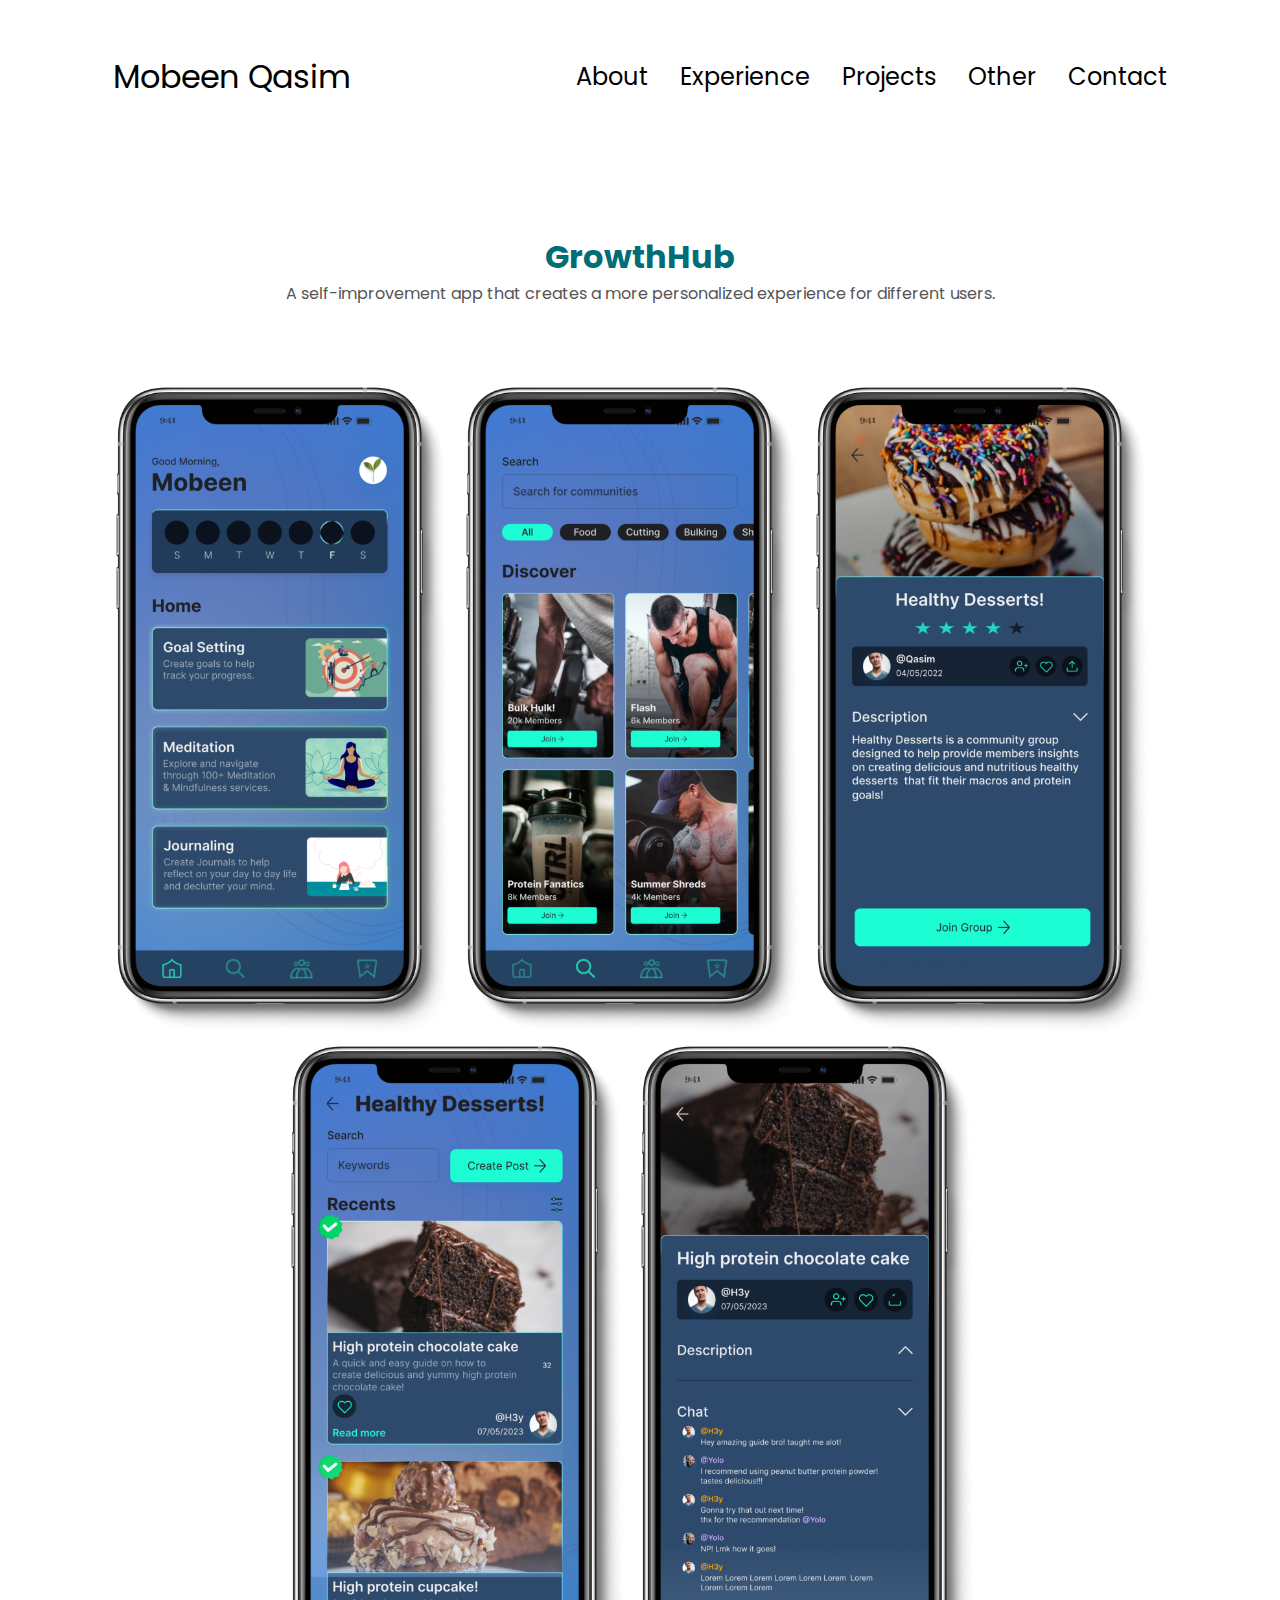
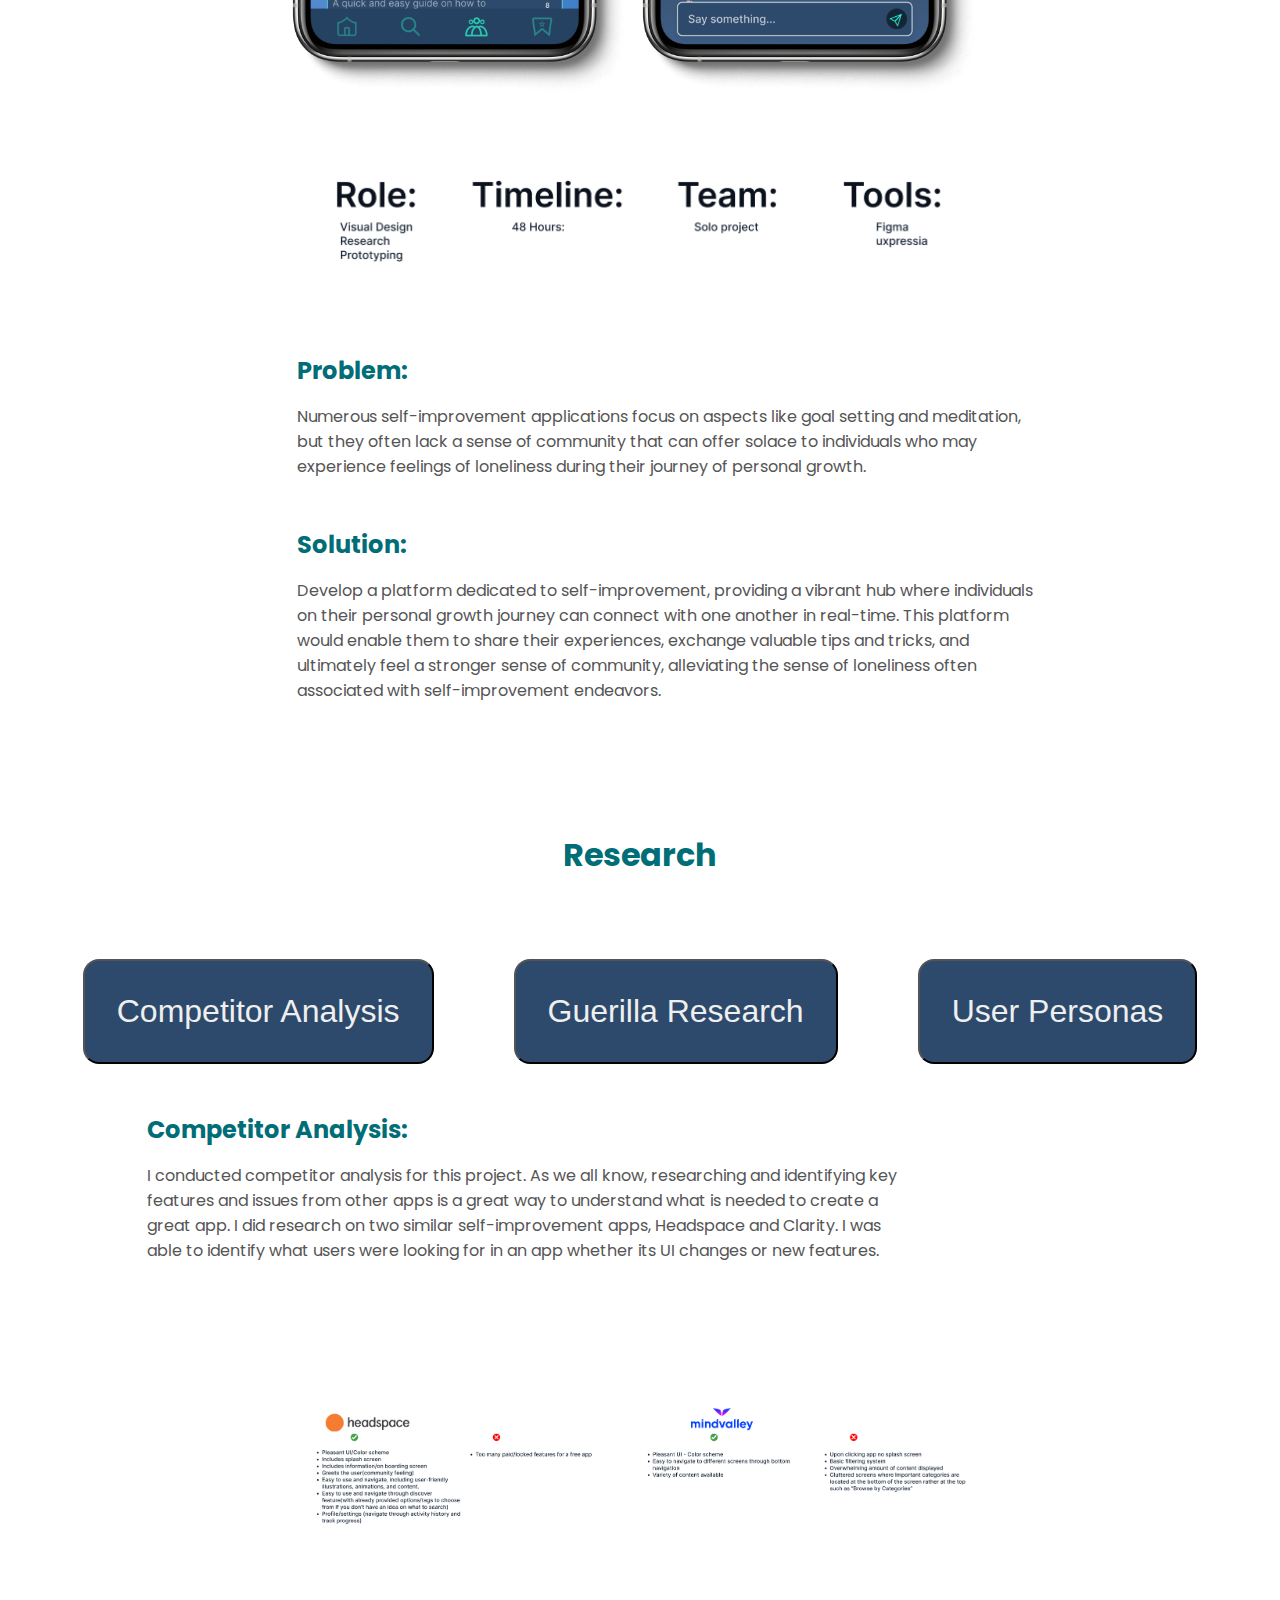
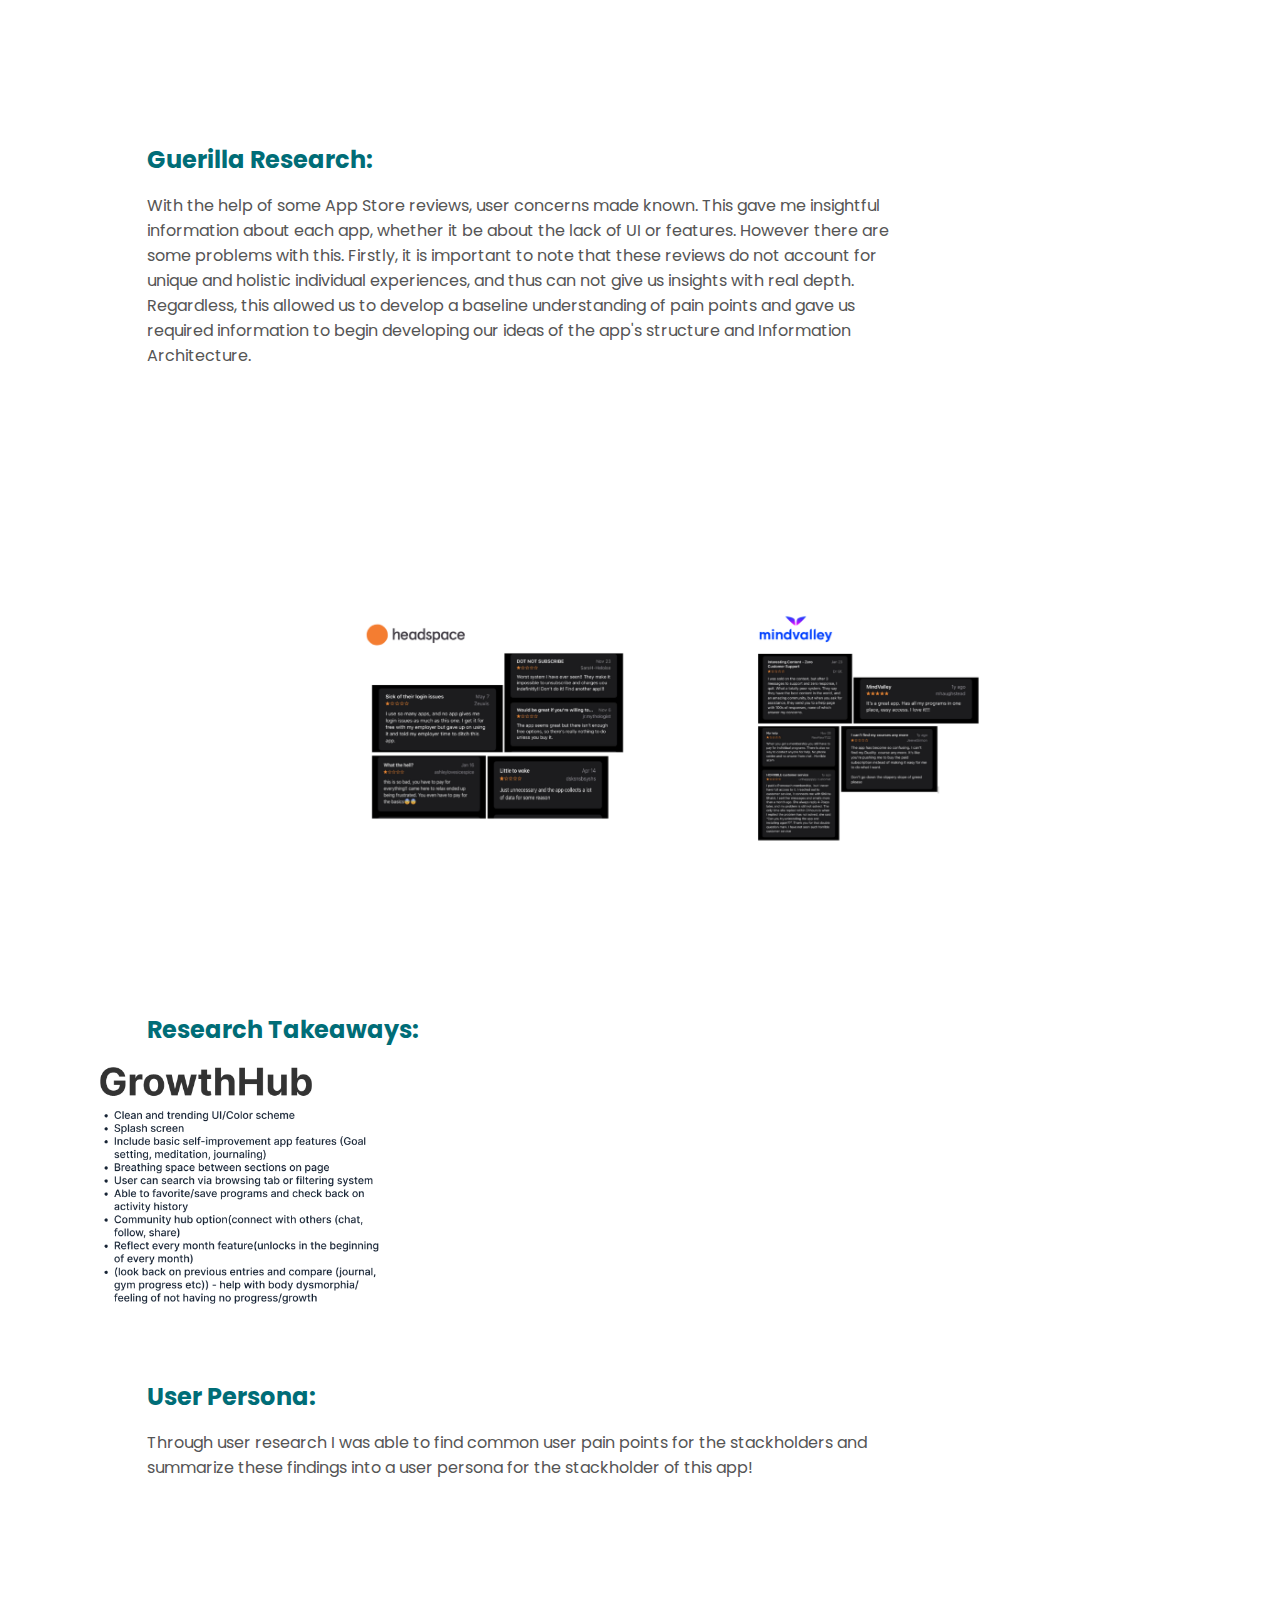
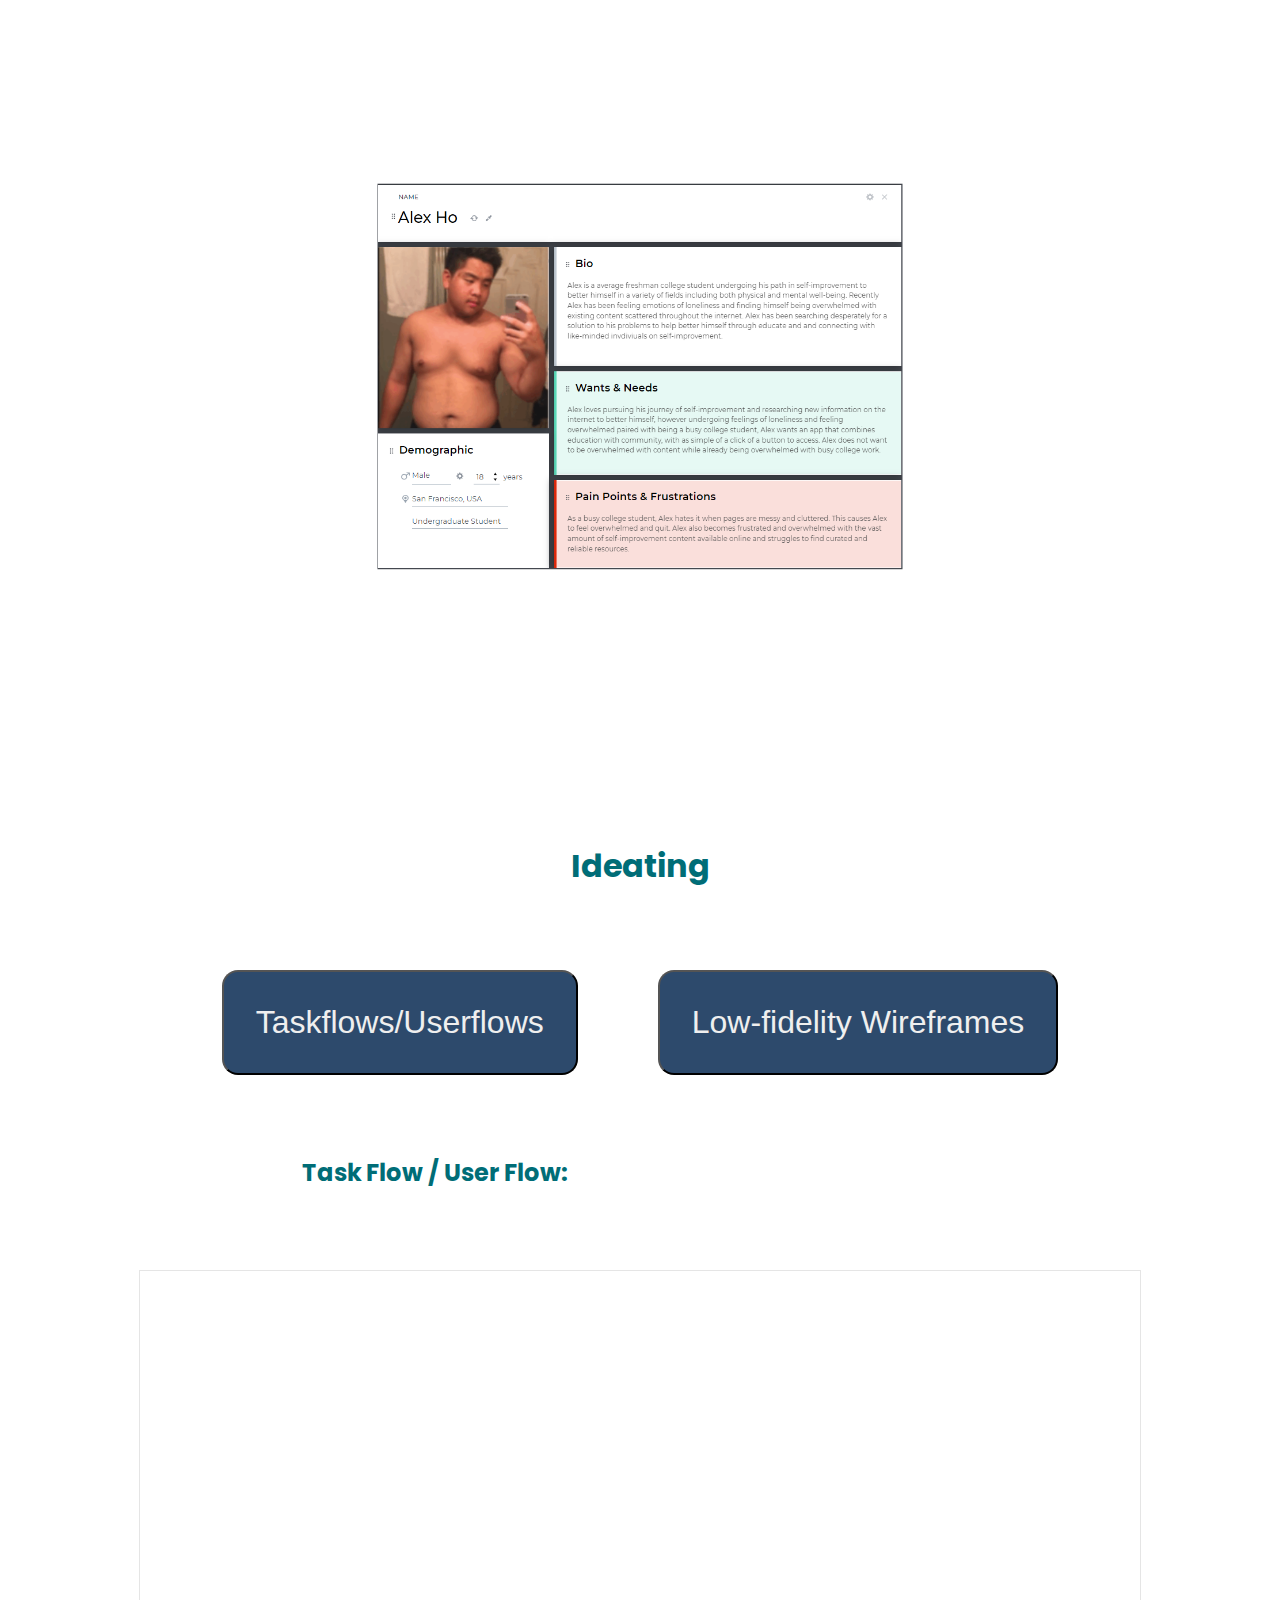
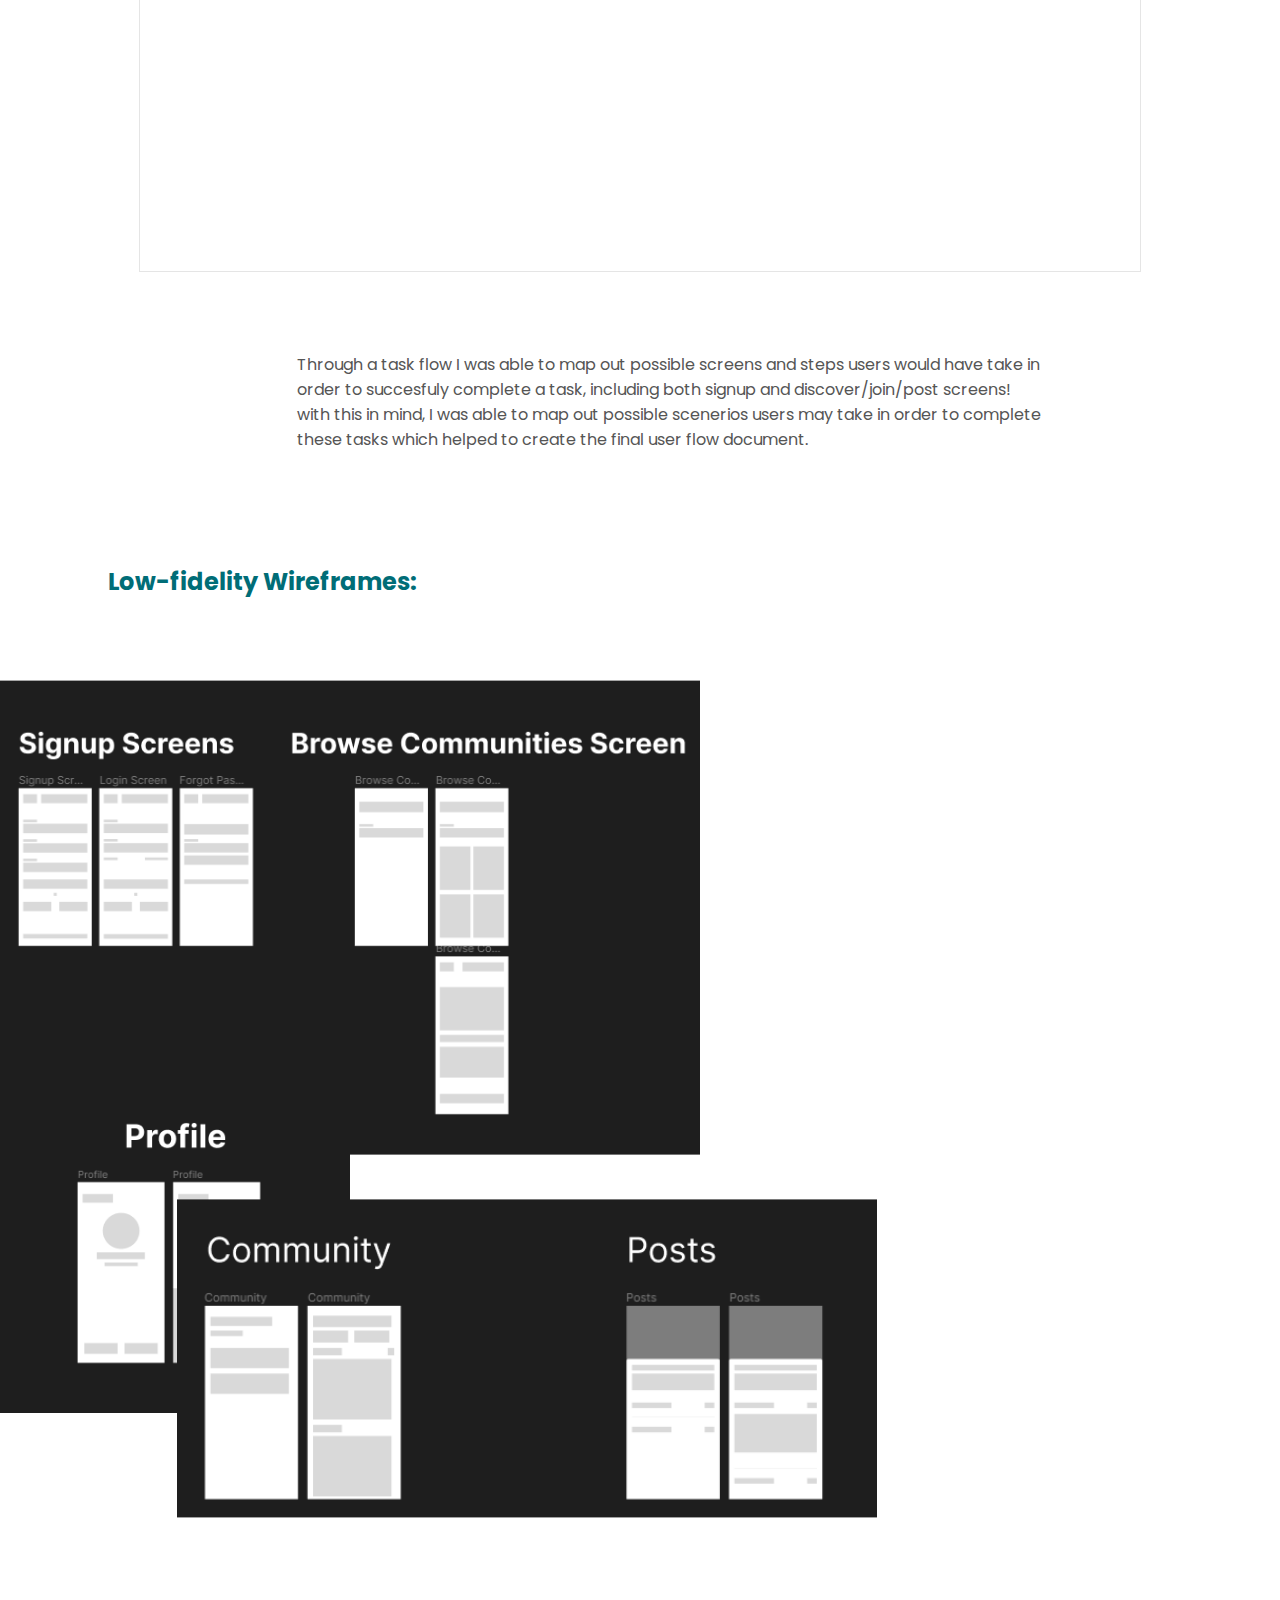
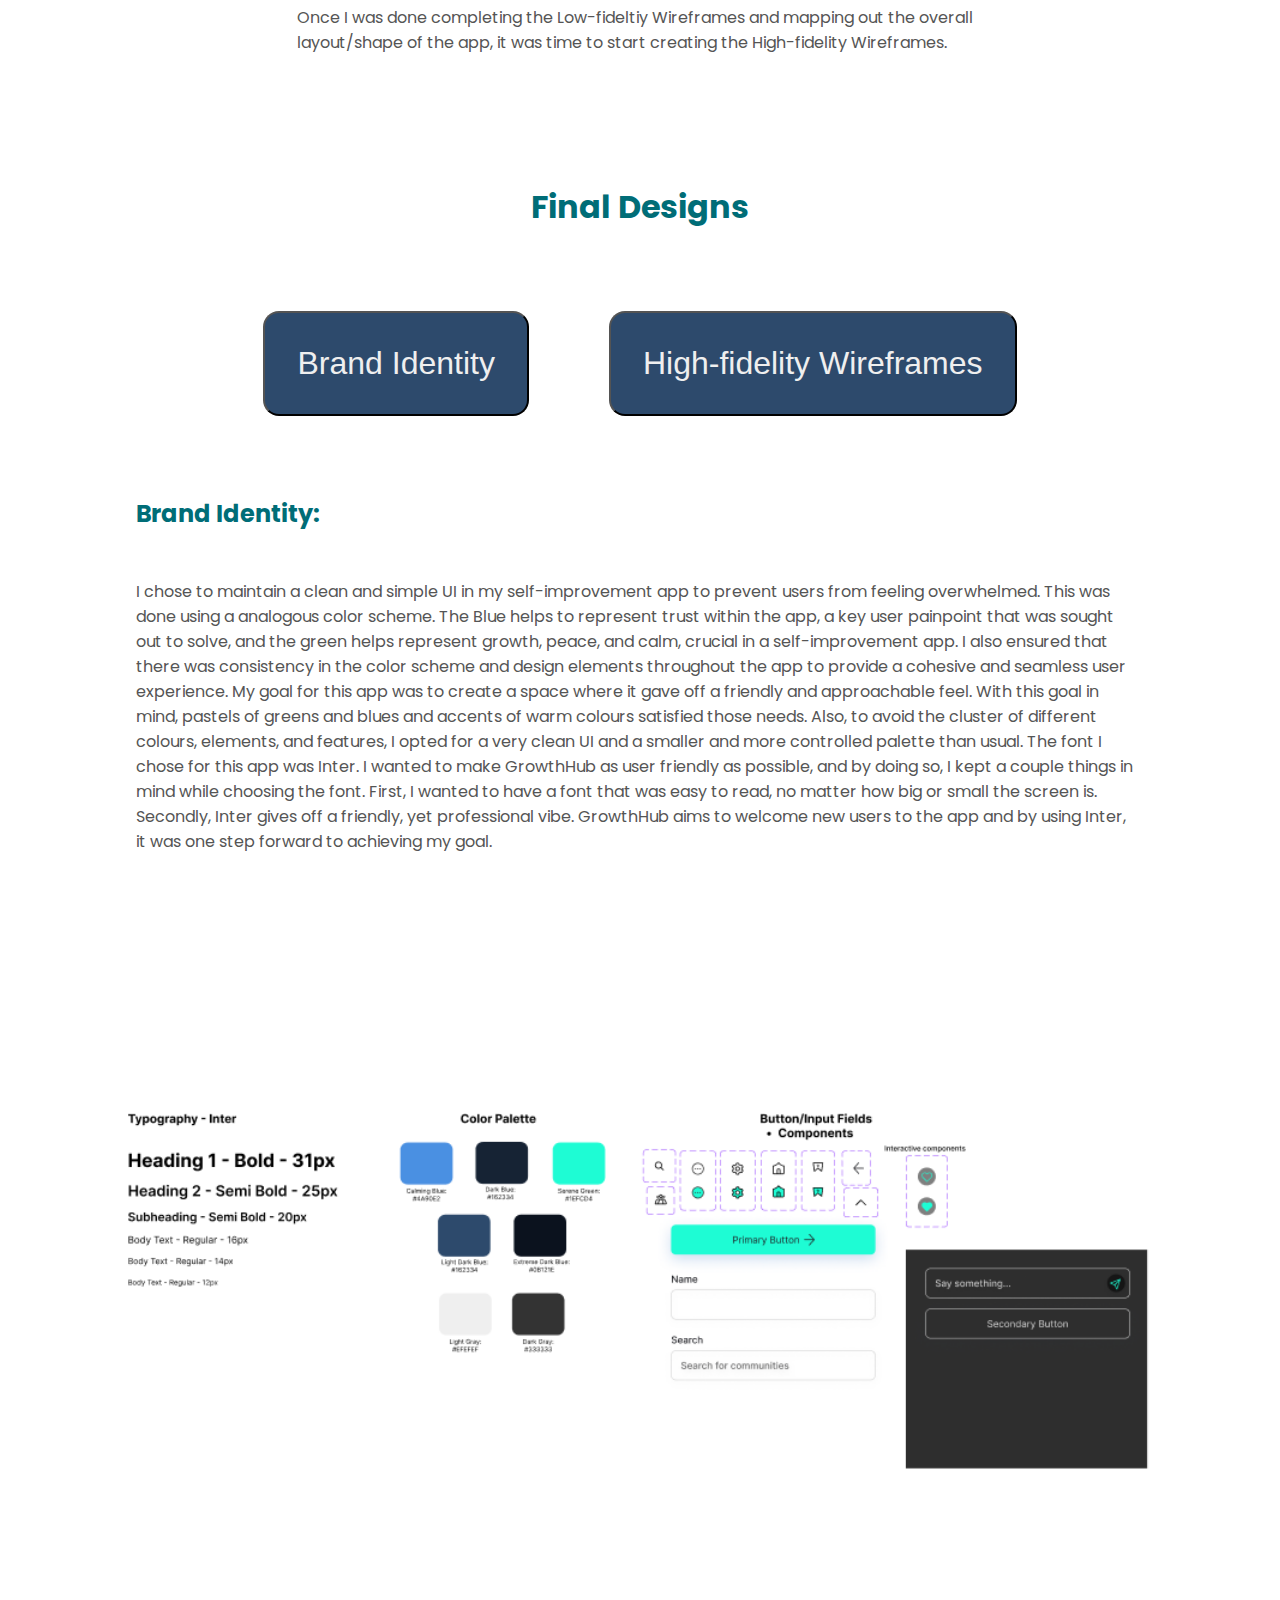
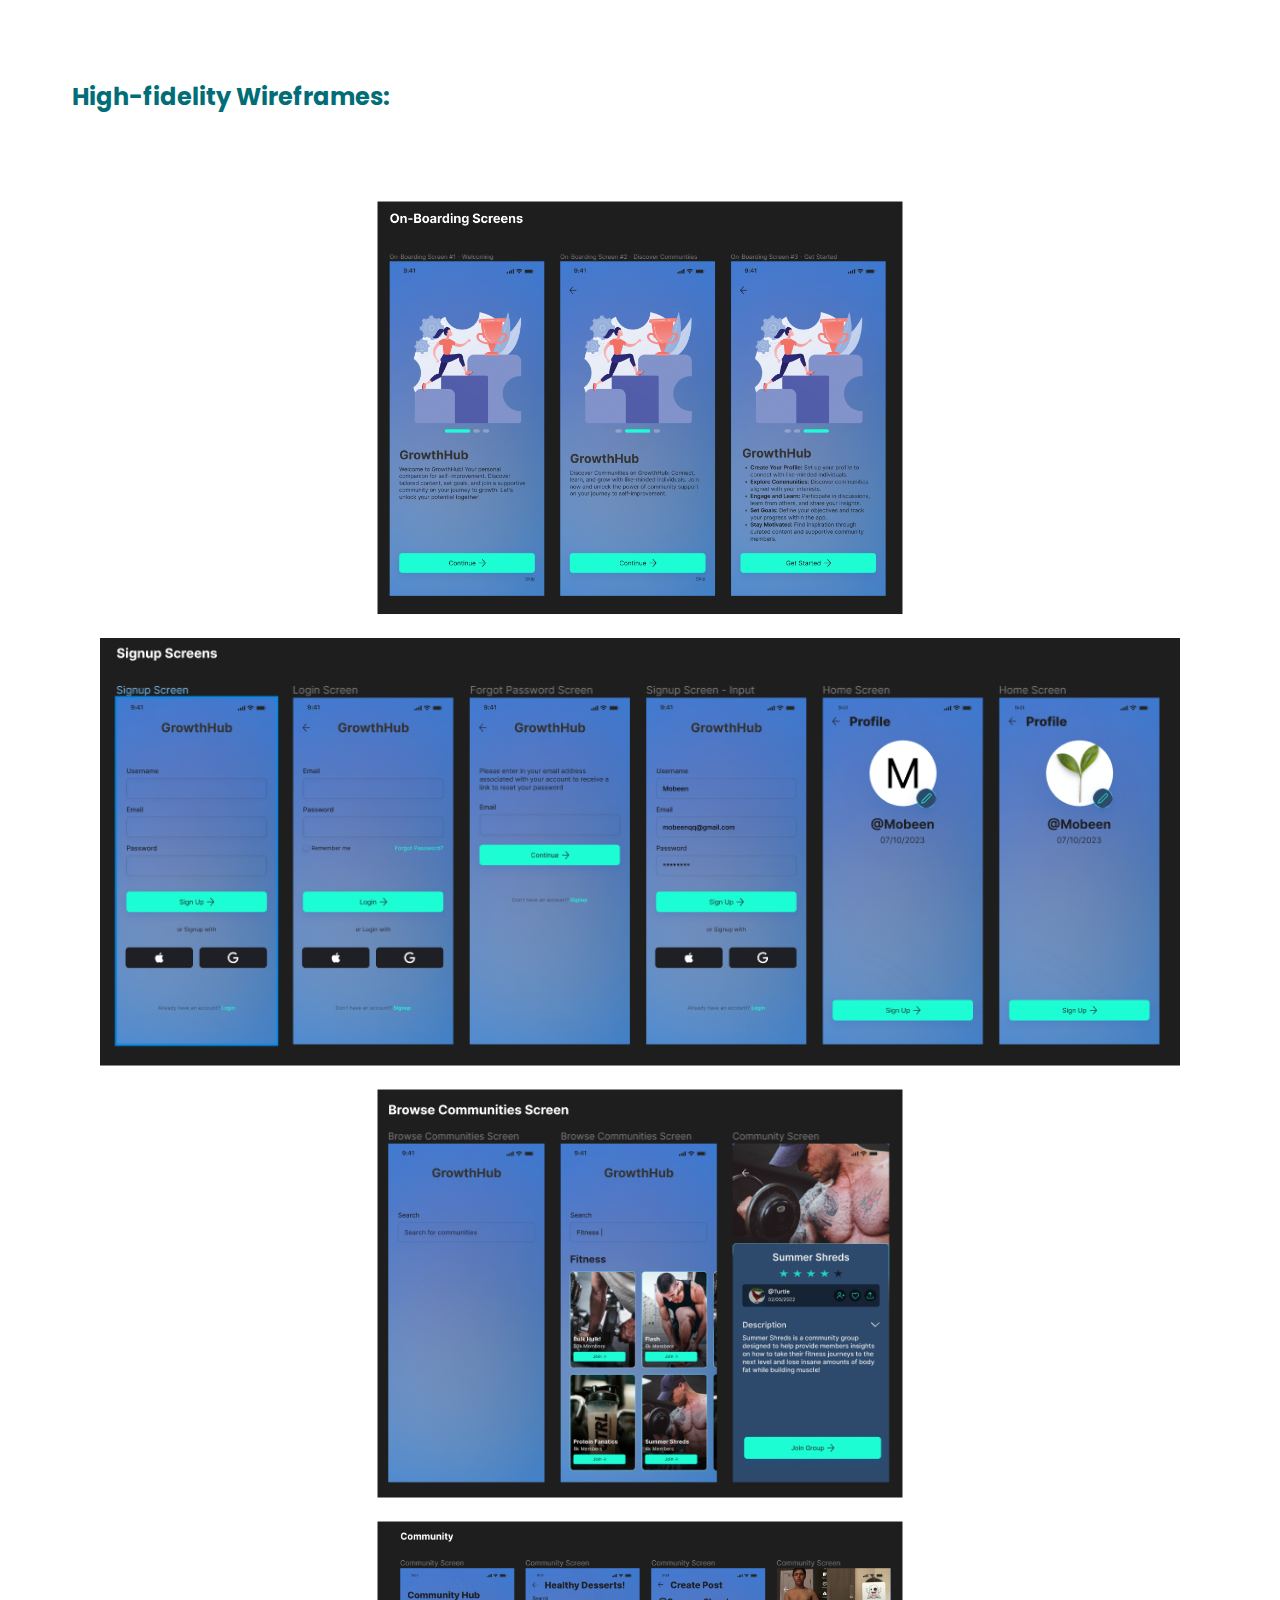
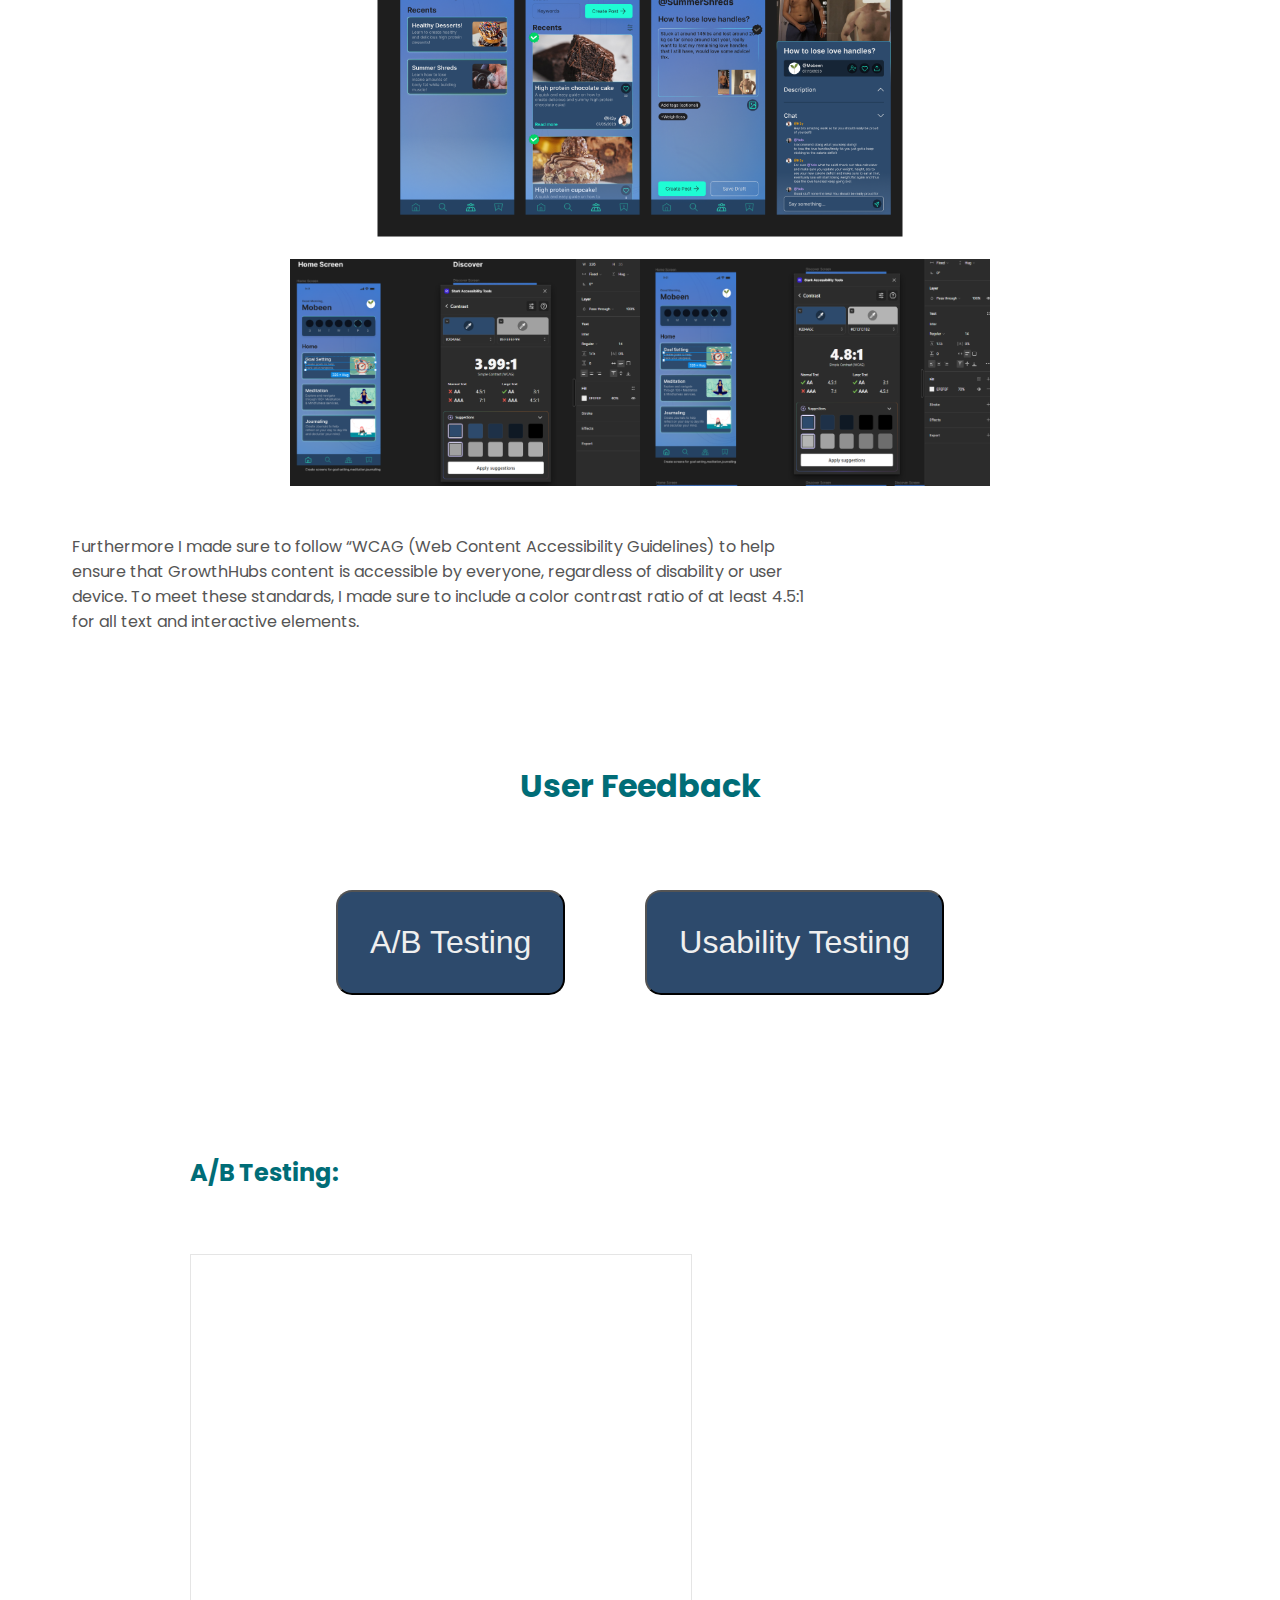
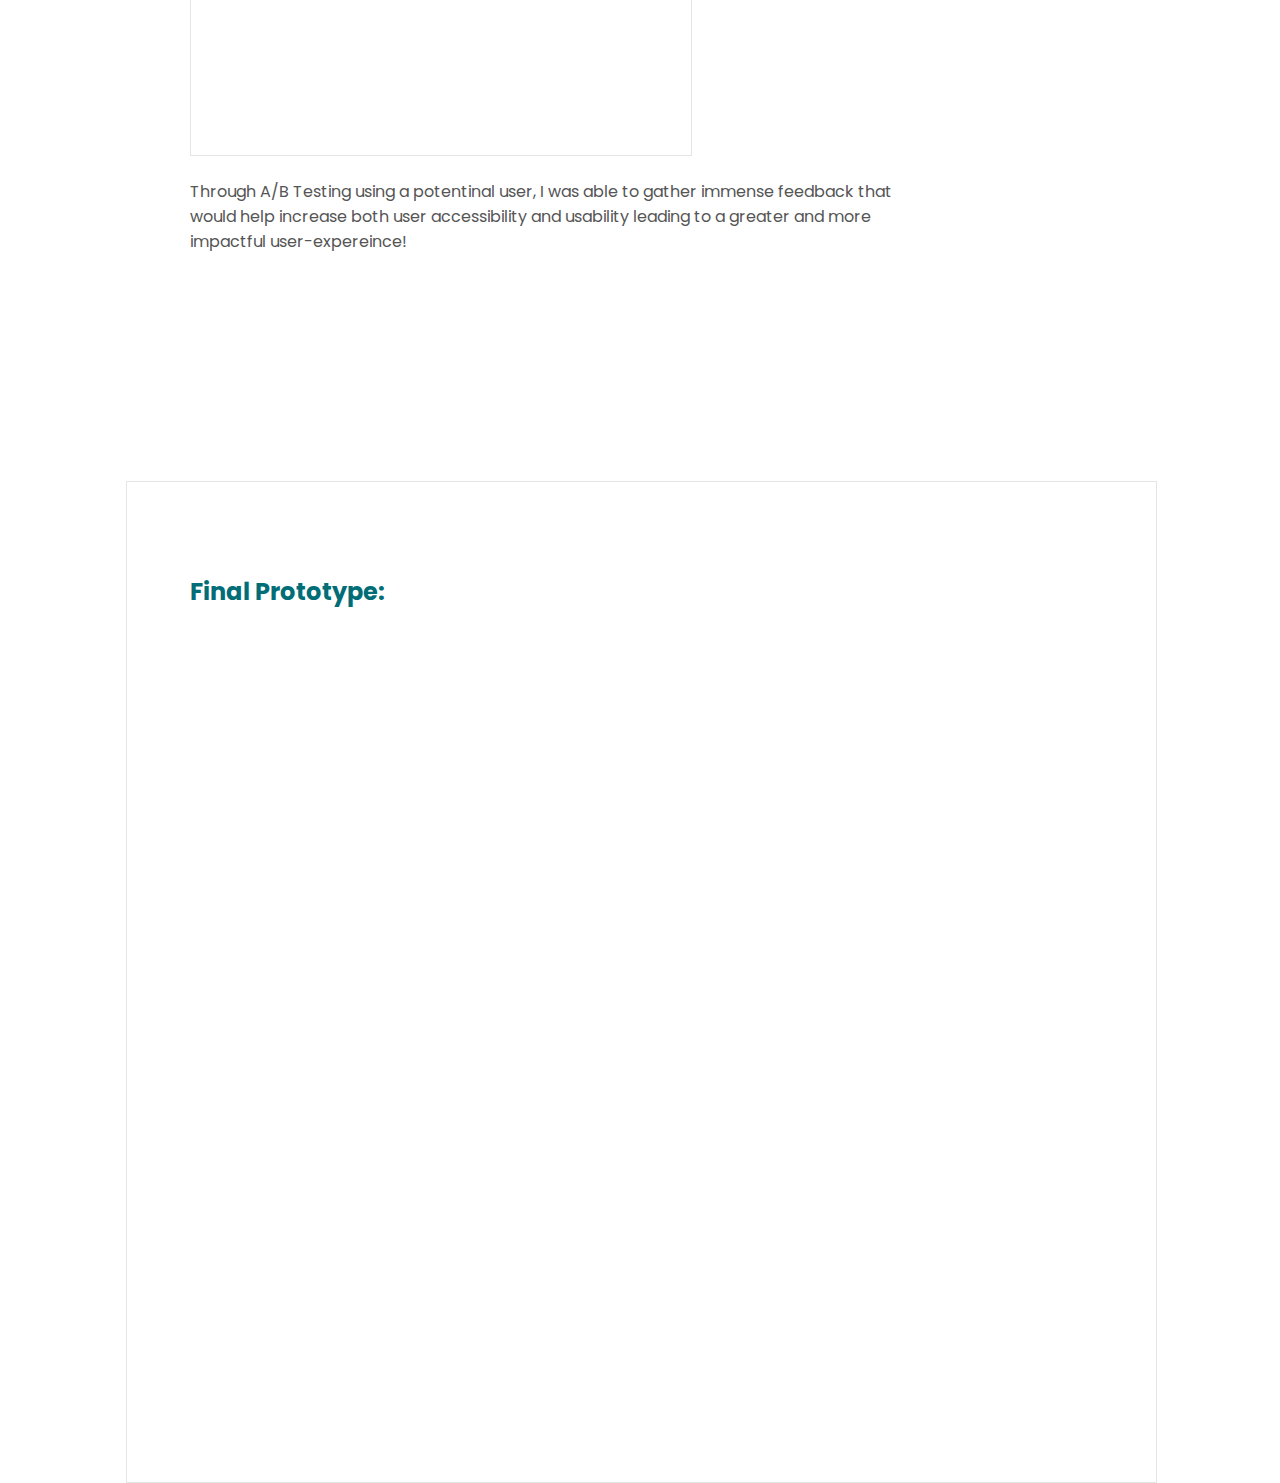
==== commit 44301332: "more" ====
--- a/Growthhub.html
+++ b/Growthhub.html
@@ -210,7 +210,7 @@
             flow document.
           </p>
           <h2 class="htwo five">Low-fidelity Wireframes:</h2>
-          <div class="imagediv">
+          <div class="container__image">
             <img
             src="Assets/lowone.PNG"
             alt="timelinee"
--- a/Growth.css
+++ b/Growth.css
@@ -288,7 +288,7 @@
 }
 
 .alex-pic {
-  border: 1rem solid blue;
+  border: 1rem solid white;
   margin-top: 4rem;
 
   margin-bottom: 5rem;
--- a/newmedia.css
+++ b/newmedia.css
@@ -1,3 +1,21 @@
+
+
+
+@media screen and (max-width: 1200px) {
+  #desktop-nav {
+    display: none;
+  }
+  #hamburger-nav {
+    display: flex;
+  }
+  
+}
+
+
+
+
+
+
 @media (max-width: 1200px) {
     .screen {
         display: none;
@@ -33,7 +51,7 @@
 
         .finalprotwo {
             display: block;
-            font-size: 1rem;
+            font-size: 1.2rem;
         }
 
         .finalprothree {
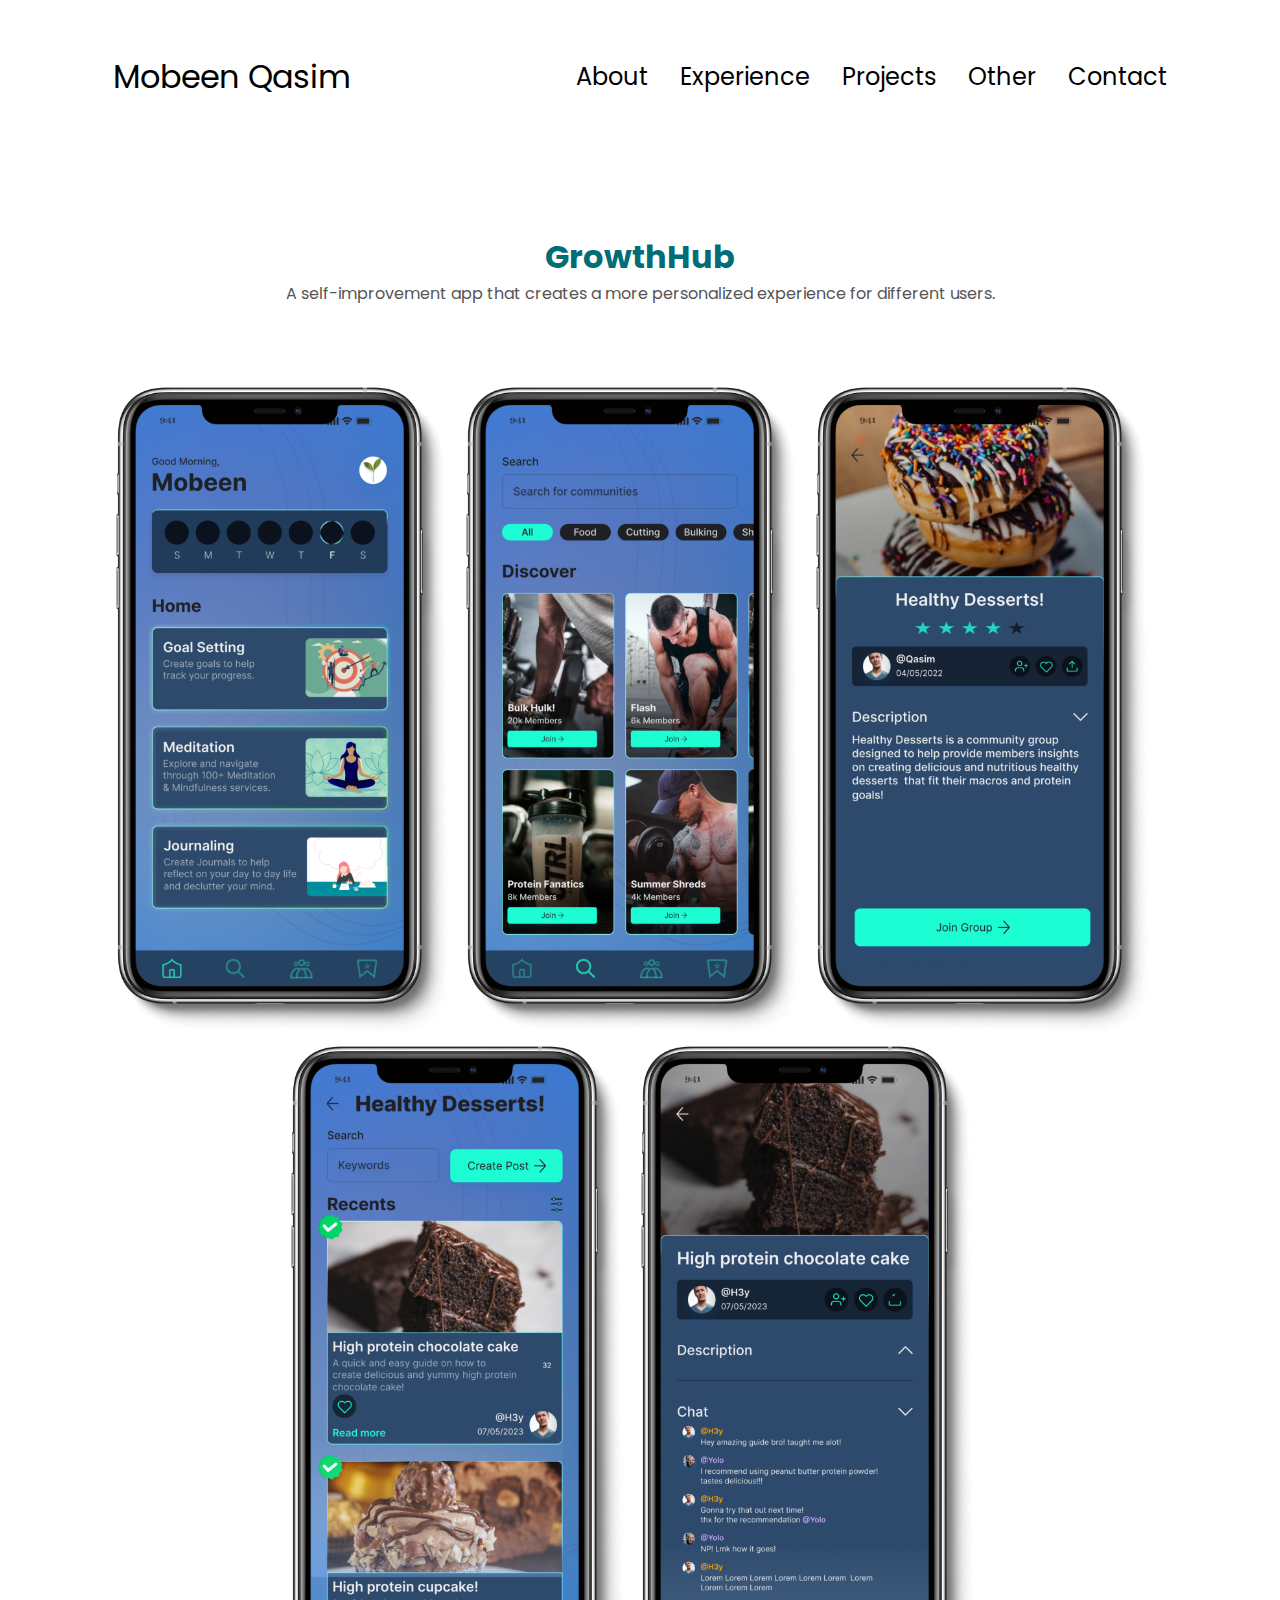
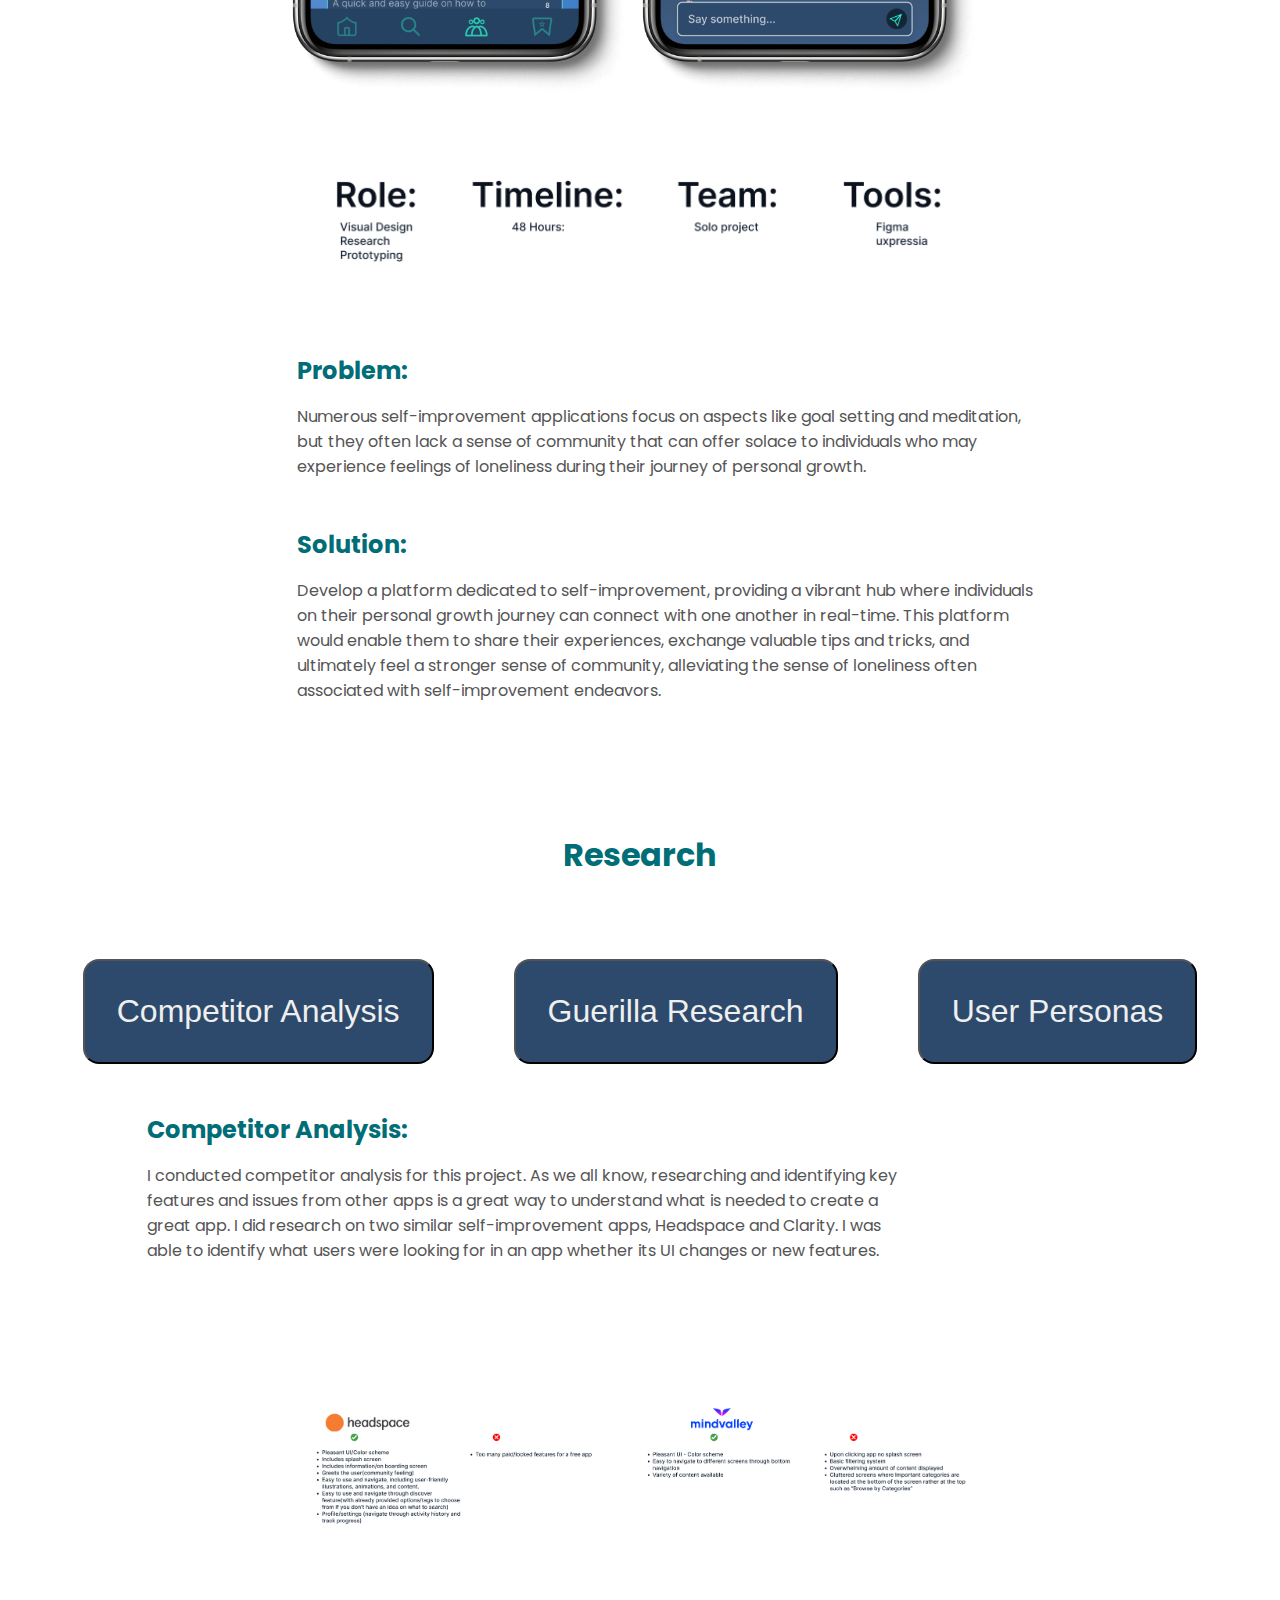
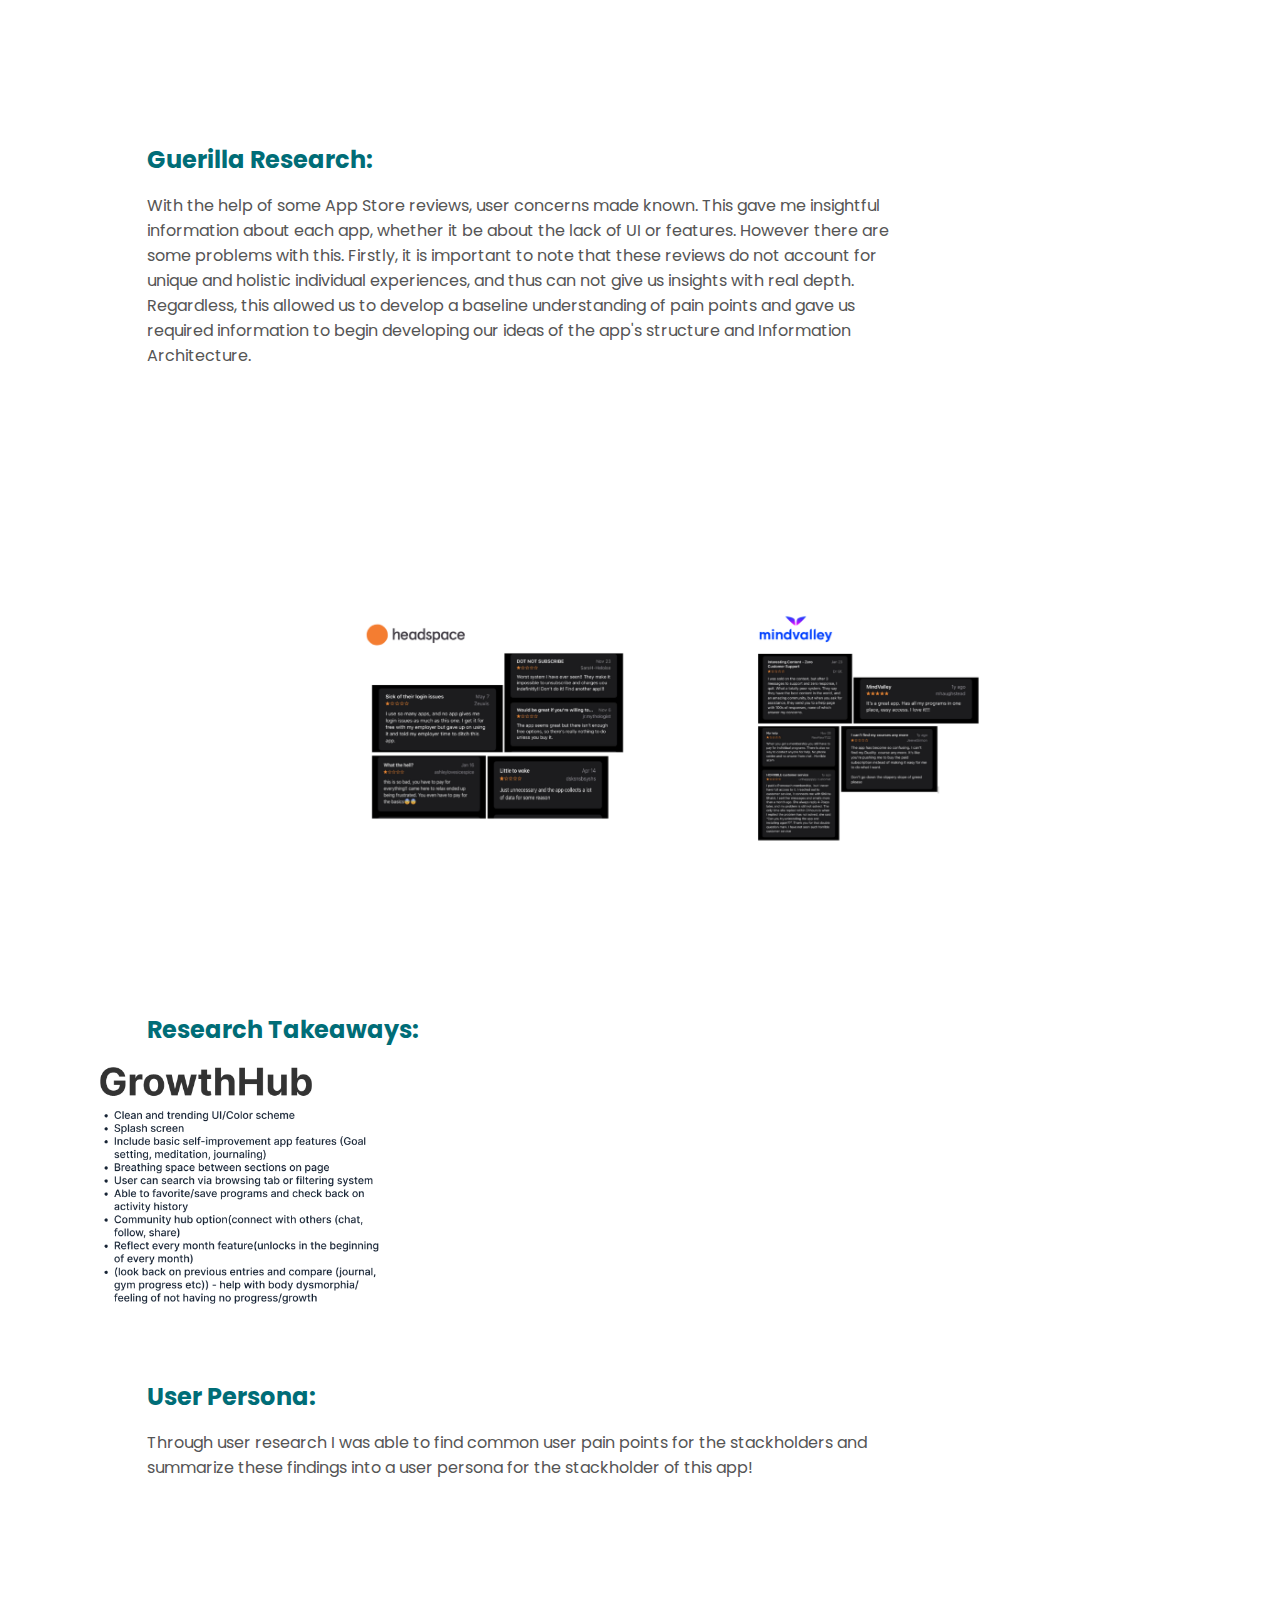
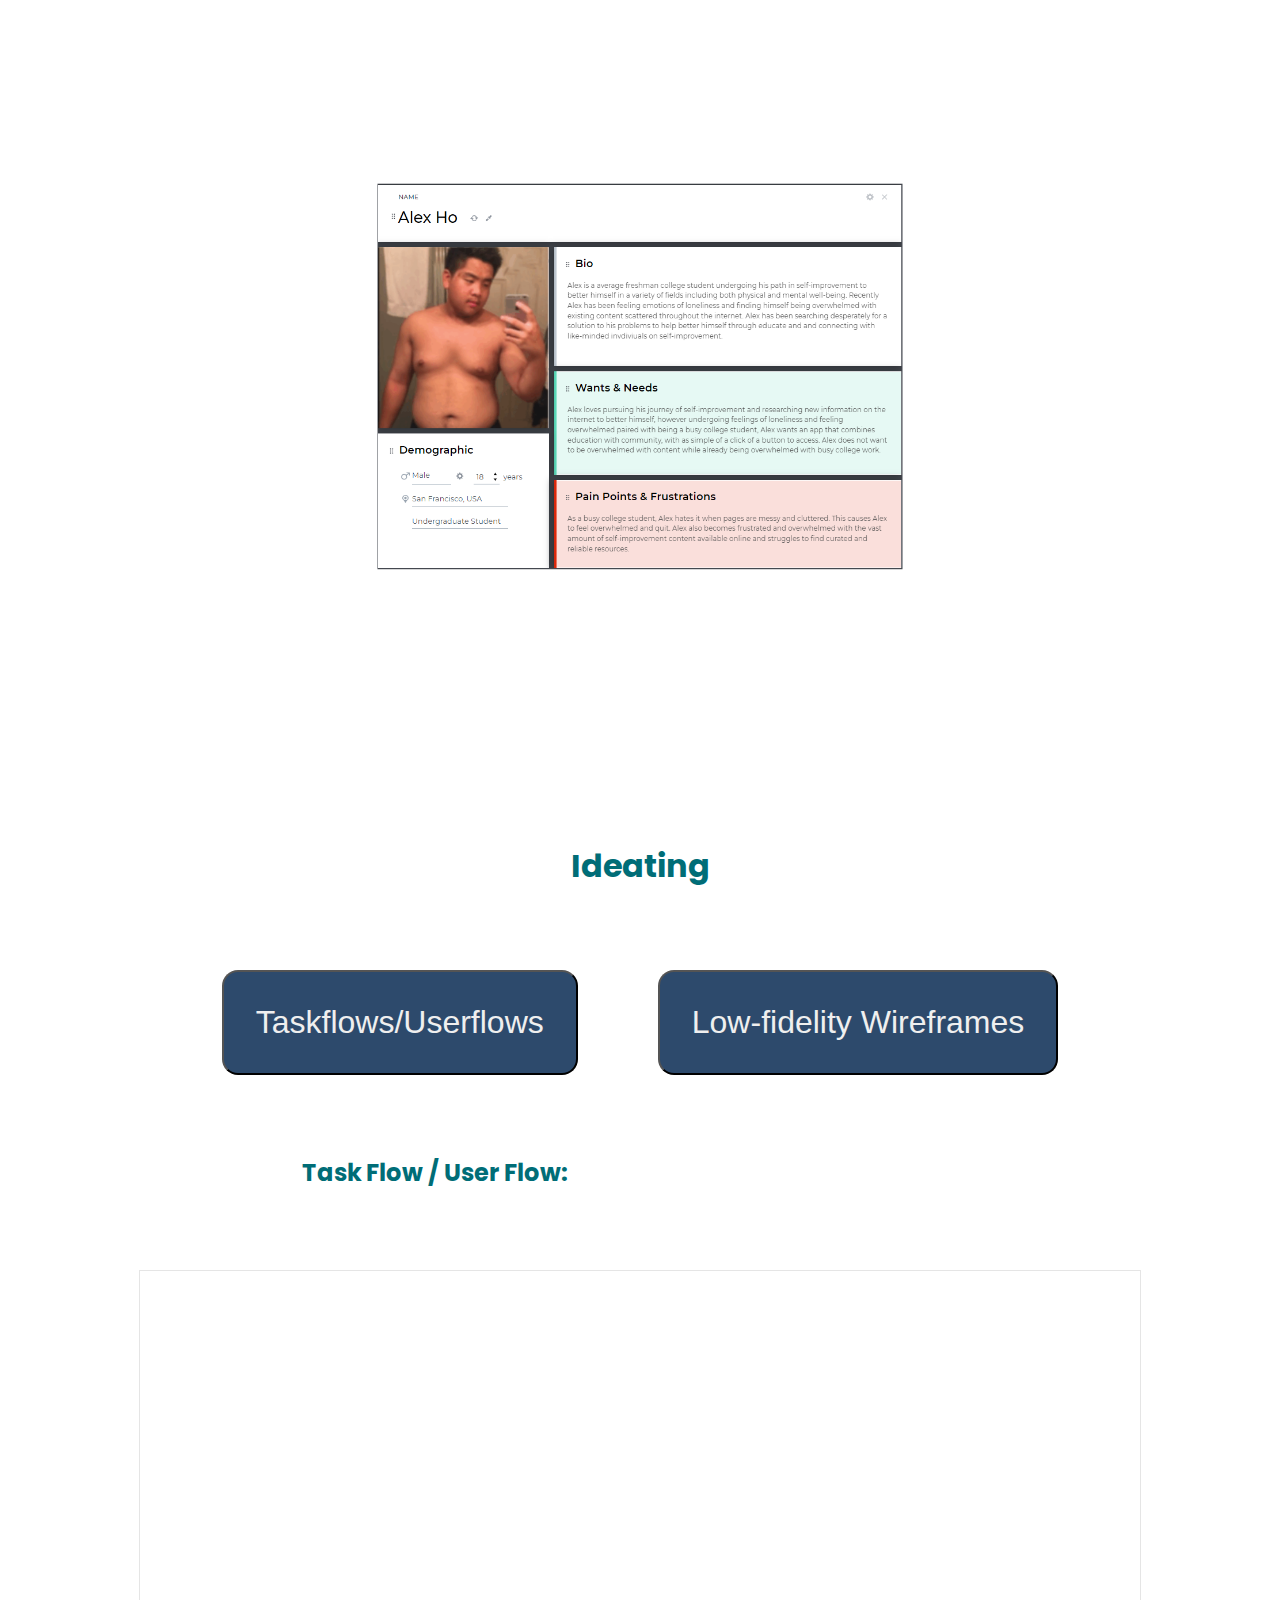
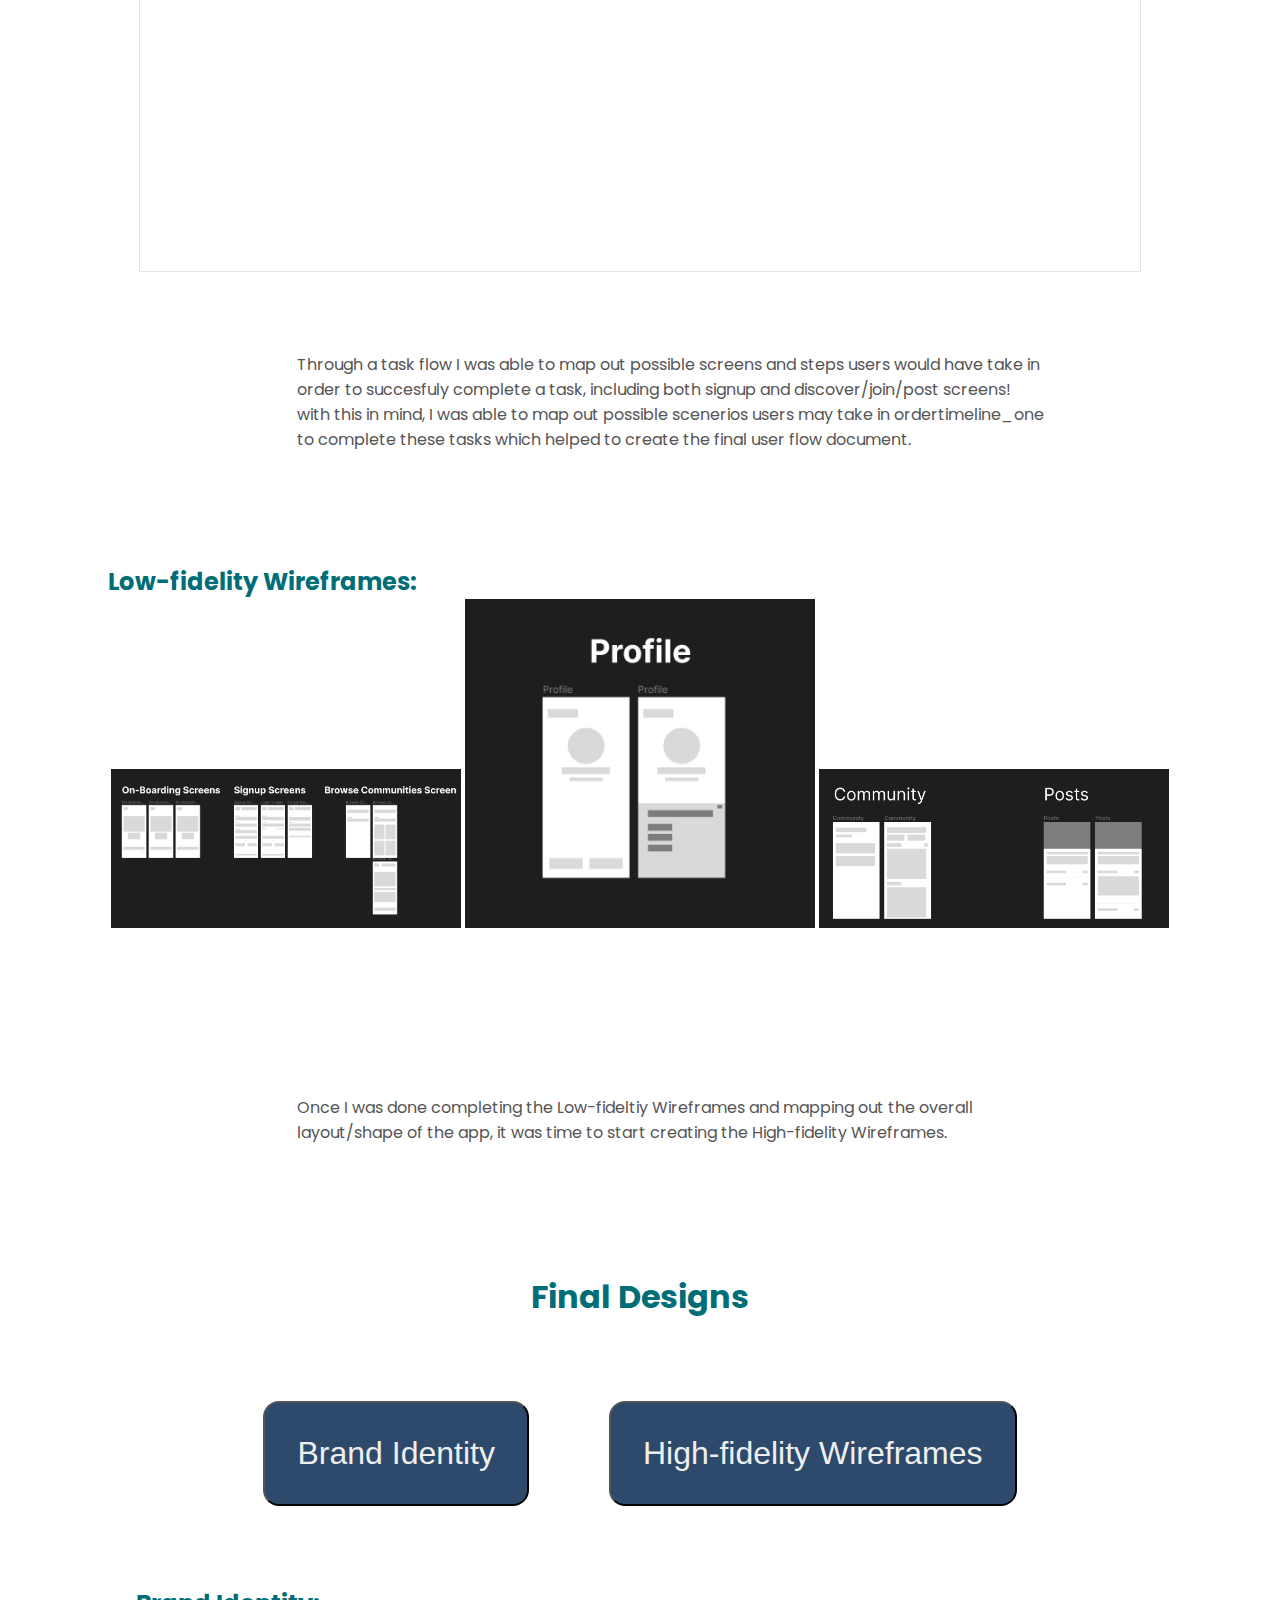
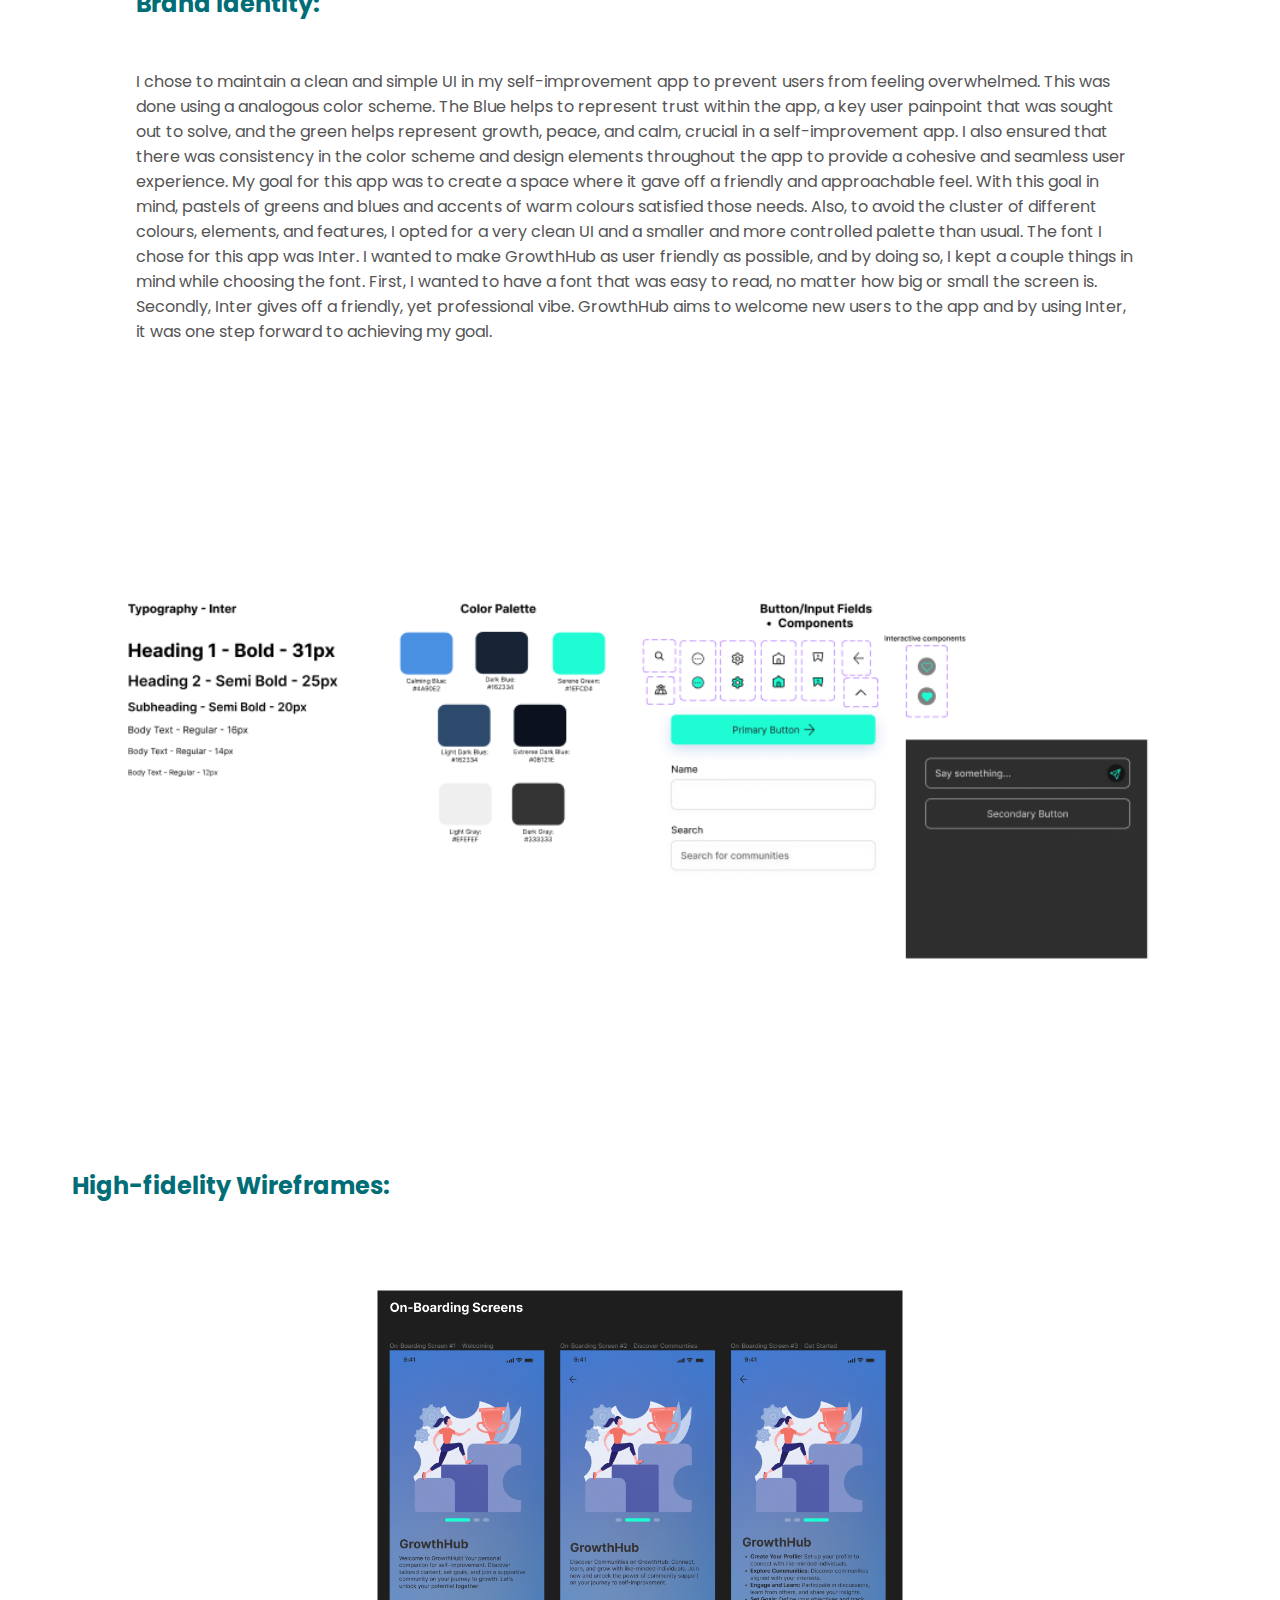
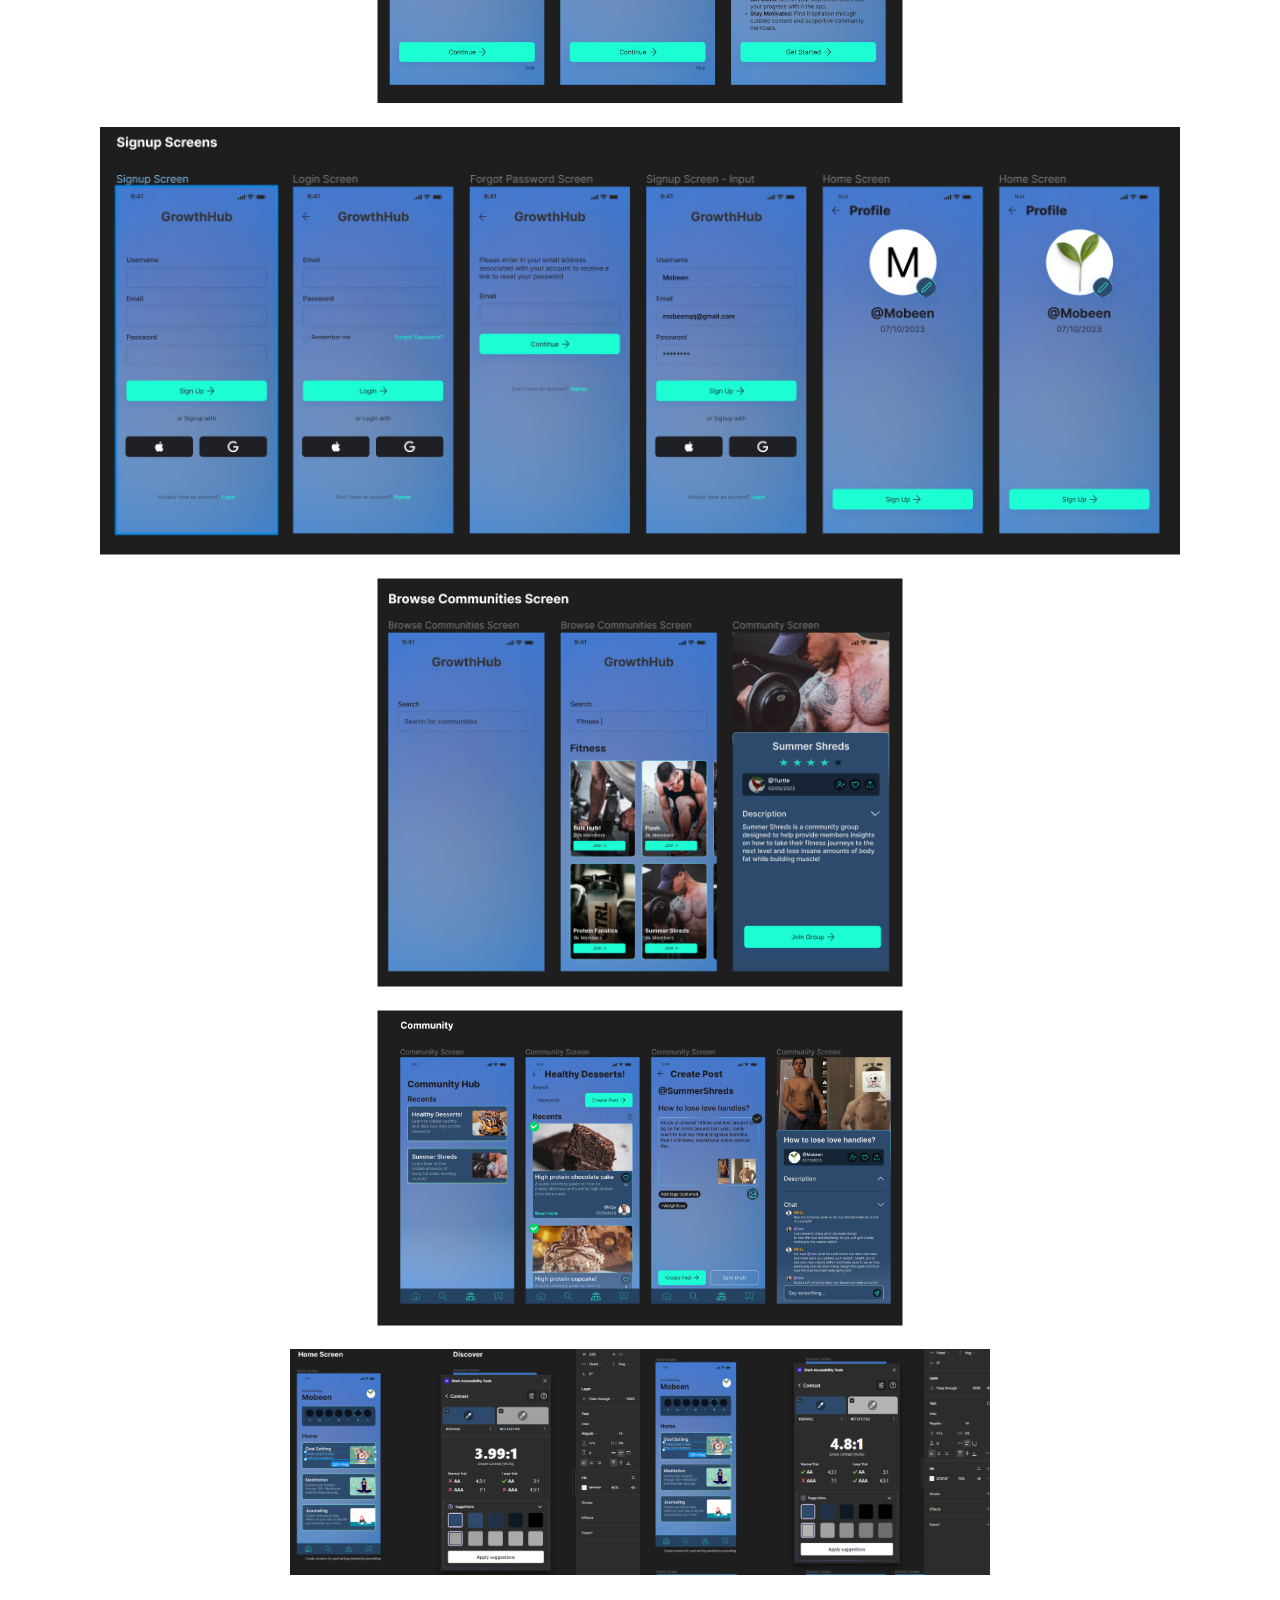
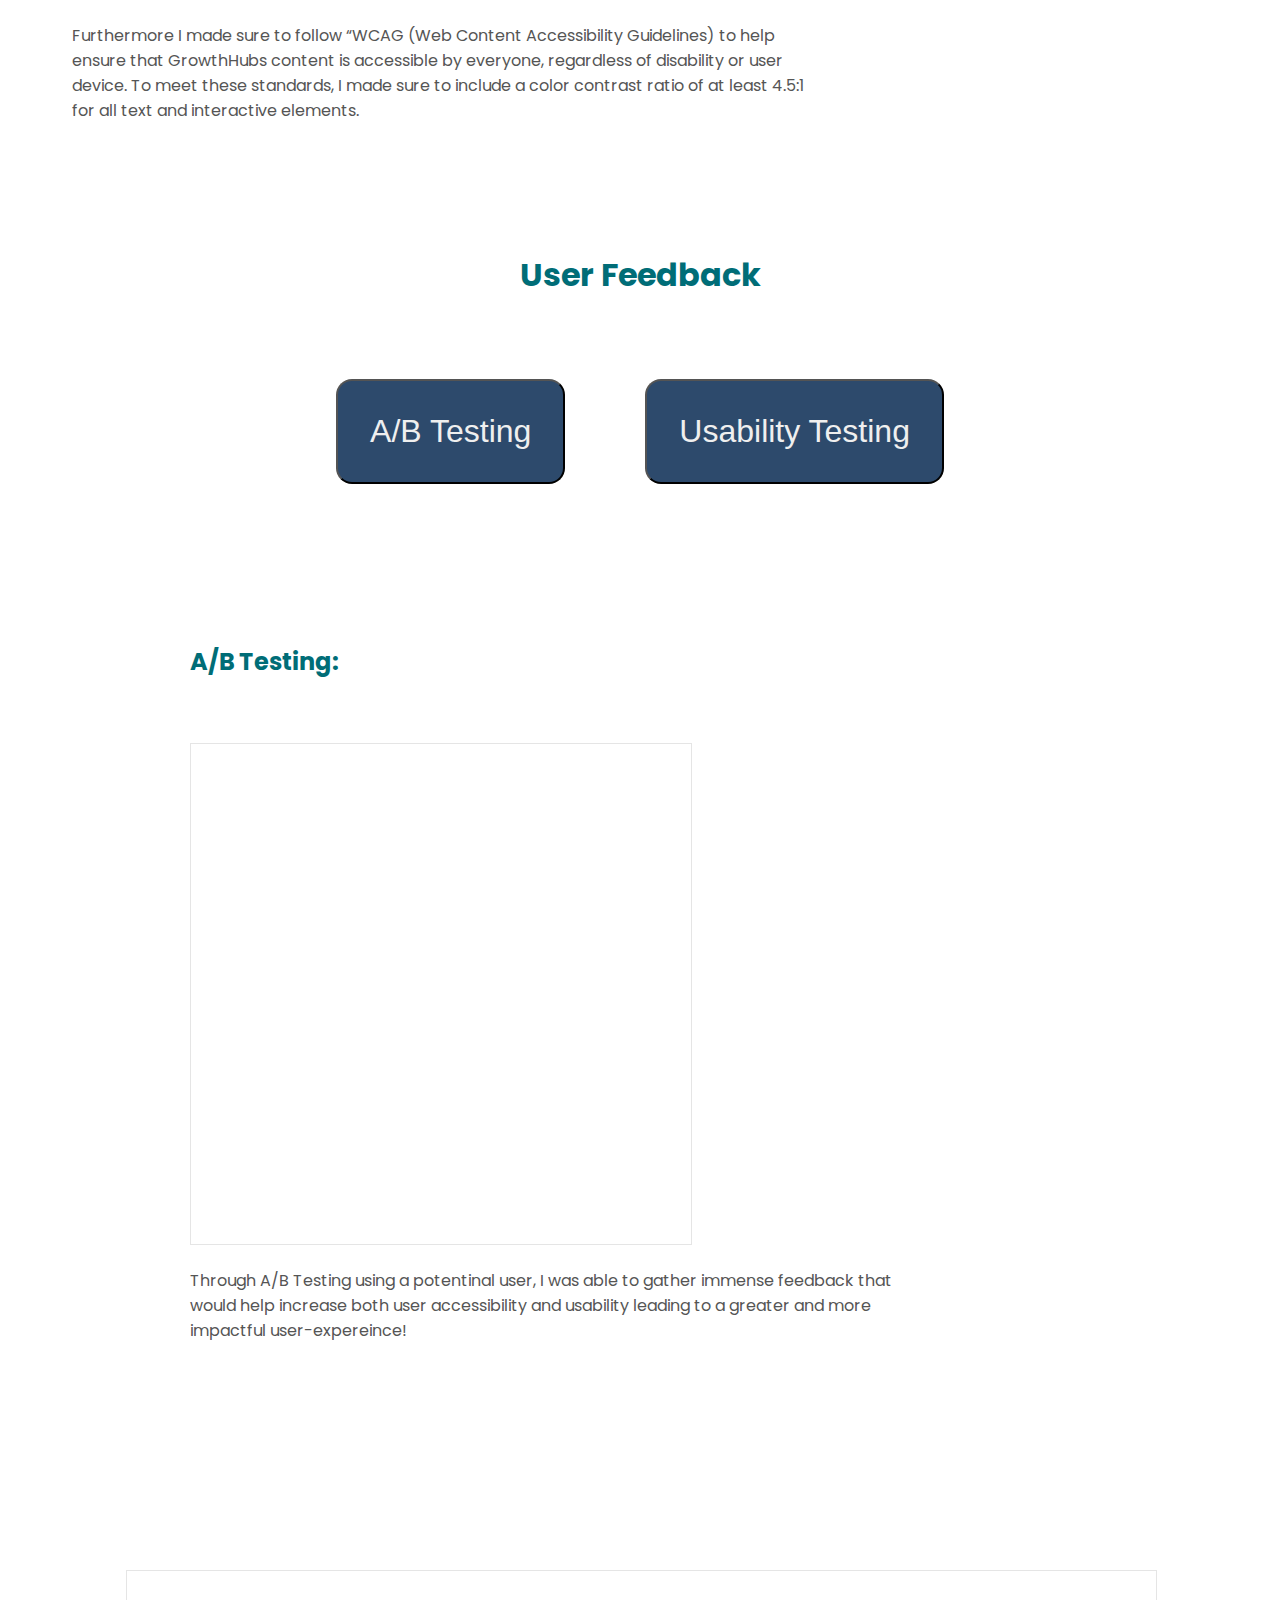
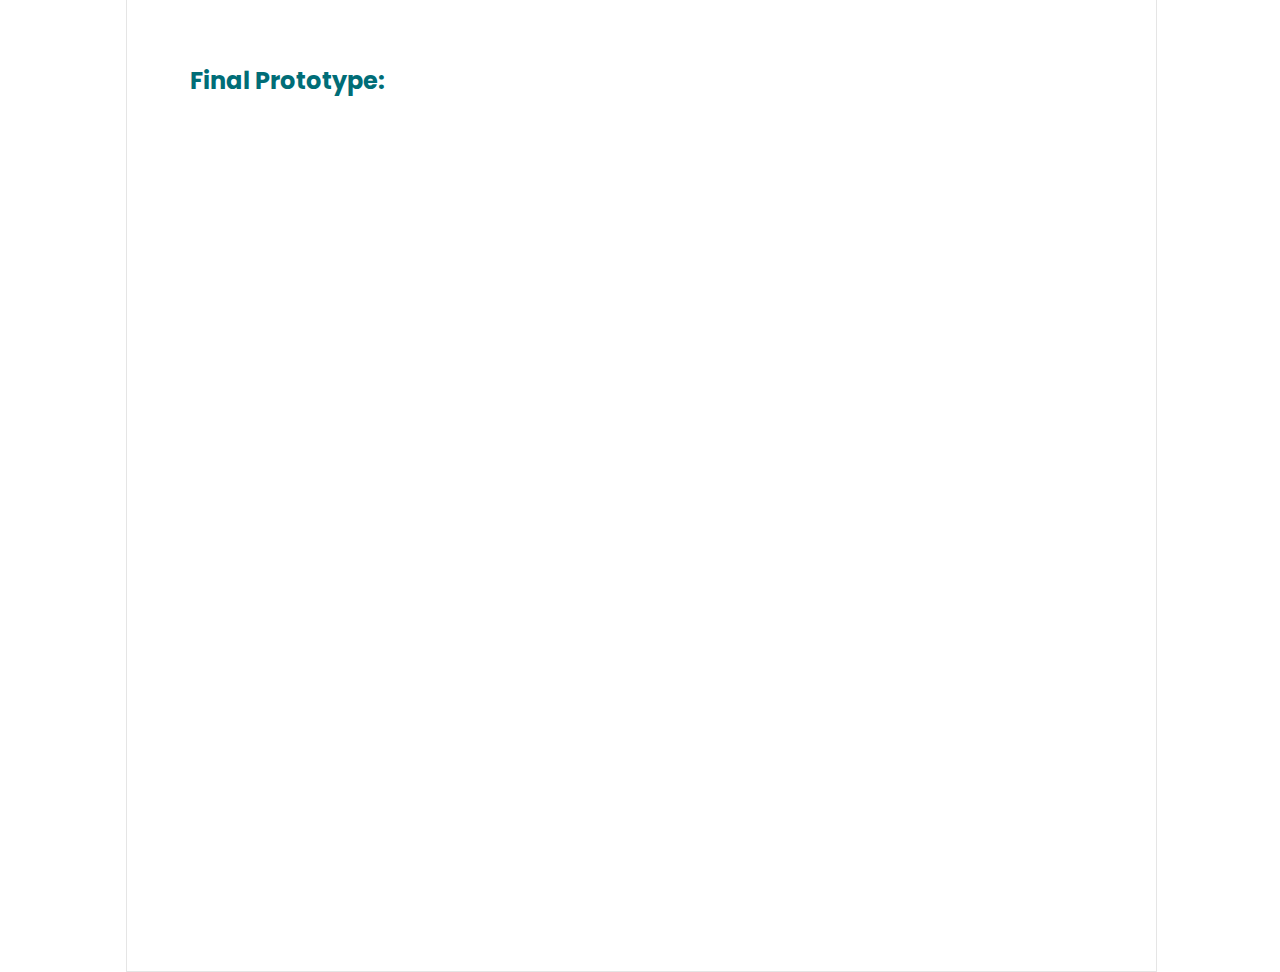
==== commit 518c5b14: "maybe2" ====
--- a/Growthhub.html
+++ b/Growthhub.html
@@ -206,7 +206,7 @@
             users would have take in order to succesfuly complete a task,
             including both signup and discover/join/post screens! with this in
             mind, I was able to map out possible scenerios users may take in
-            order to complete these tasks which helped to create the final user
+            ordertimeline_one to complete these tasks which helped to create the final user
             flow document.
           </p>
           <h2 class="htwo five">Low-fidelity Wireframes:</h2>
--- a/Growth.css
+++ b/Growth.css
@@ -374,22 +374,6 @@
   margin-right: 71rem;
 }
 
-.lowone {
-  scale: 3;
-  margin-top: 15rem;
-}
-
-.lowtwo {
-  scale: 1;
-  margin-top: 5rem;
-  margin-right: 43.8rem;
-}
-
-.lowthree {
-  scale: 2;
-  margin-top: -10.7rem;
-  margin-left: 22rem;
-}
 
 .btn-container {
   /* border: 2rem solid blue; */
--- a/newmedia.css
+++ b/newmedia.css
@@ -13,6 +13,26 @@
 
 
 
+@media screen (max-width: 500px){
+        
+  .lowone {
+    scale: 3;
+    margin-top: 15rem;
+  }
+  
+  .lowtwo {
+    scale: 1;
+    margin-top: 5rem;
+    margin-right: 43.8rem;
+  }
+  
+  .lowthree {
+    scale: 2;
+    margin-top: -10.7rem;
+    margin-left: 22rem;
+  }
+        }
+
 
 
 
@@ -596,4 +616,4 @@
                   
                 }
       }
-      +      
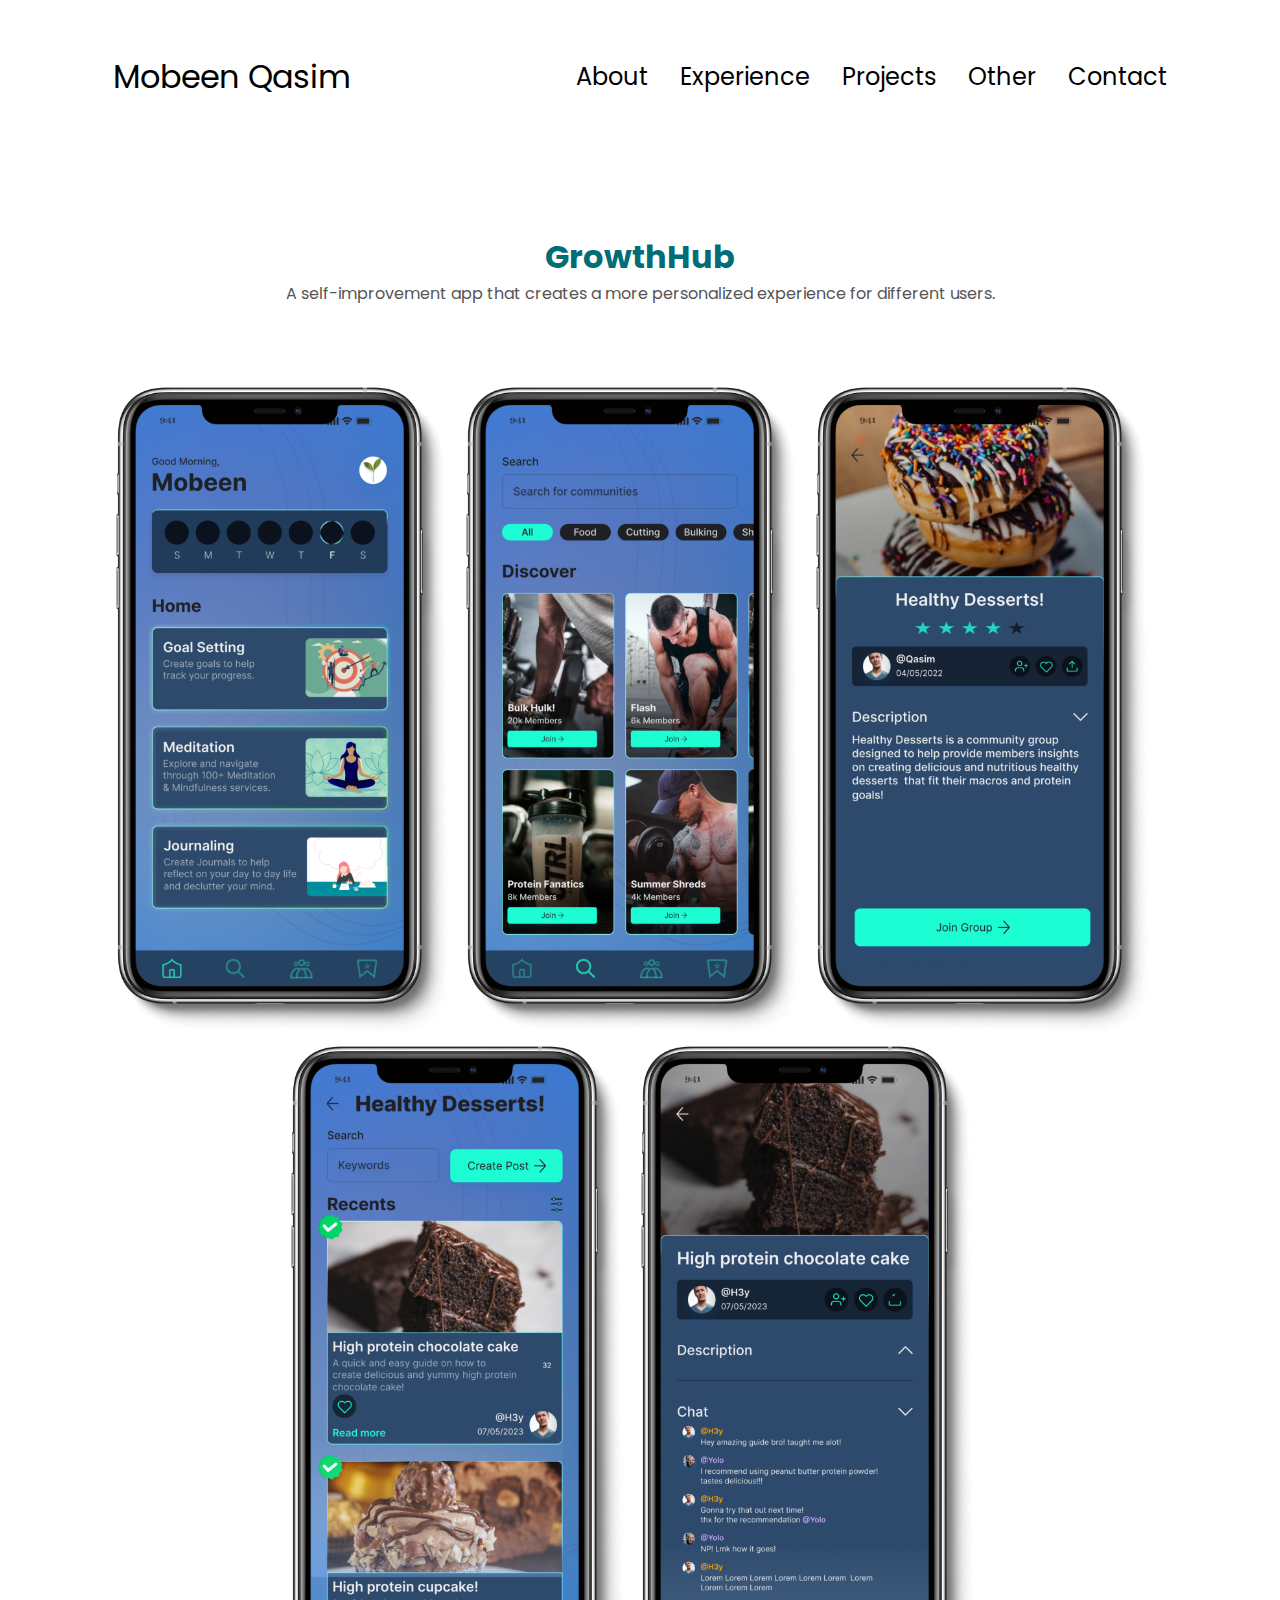
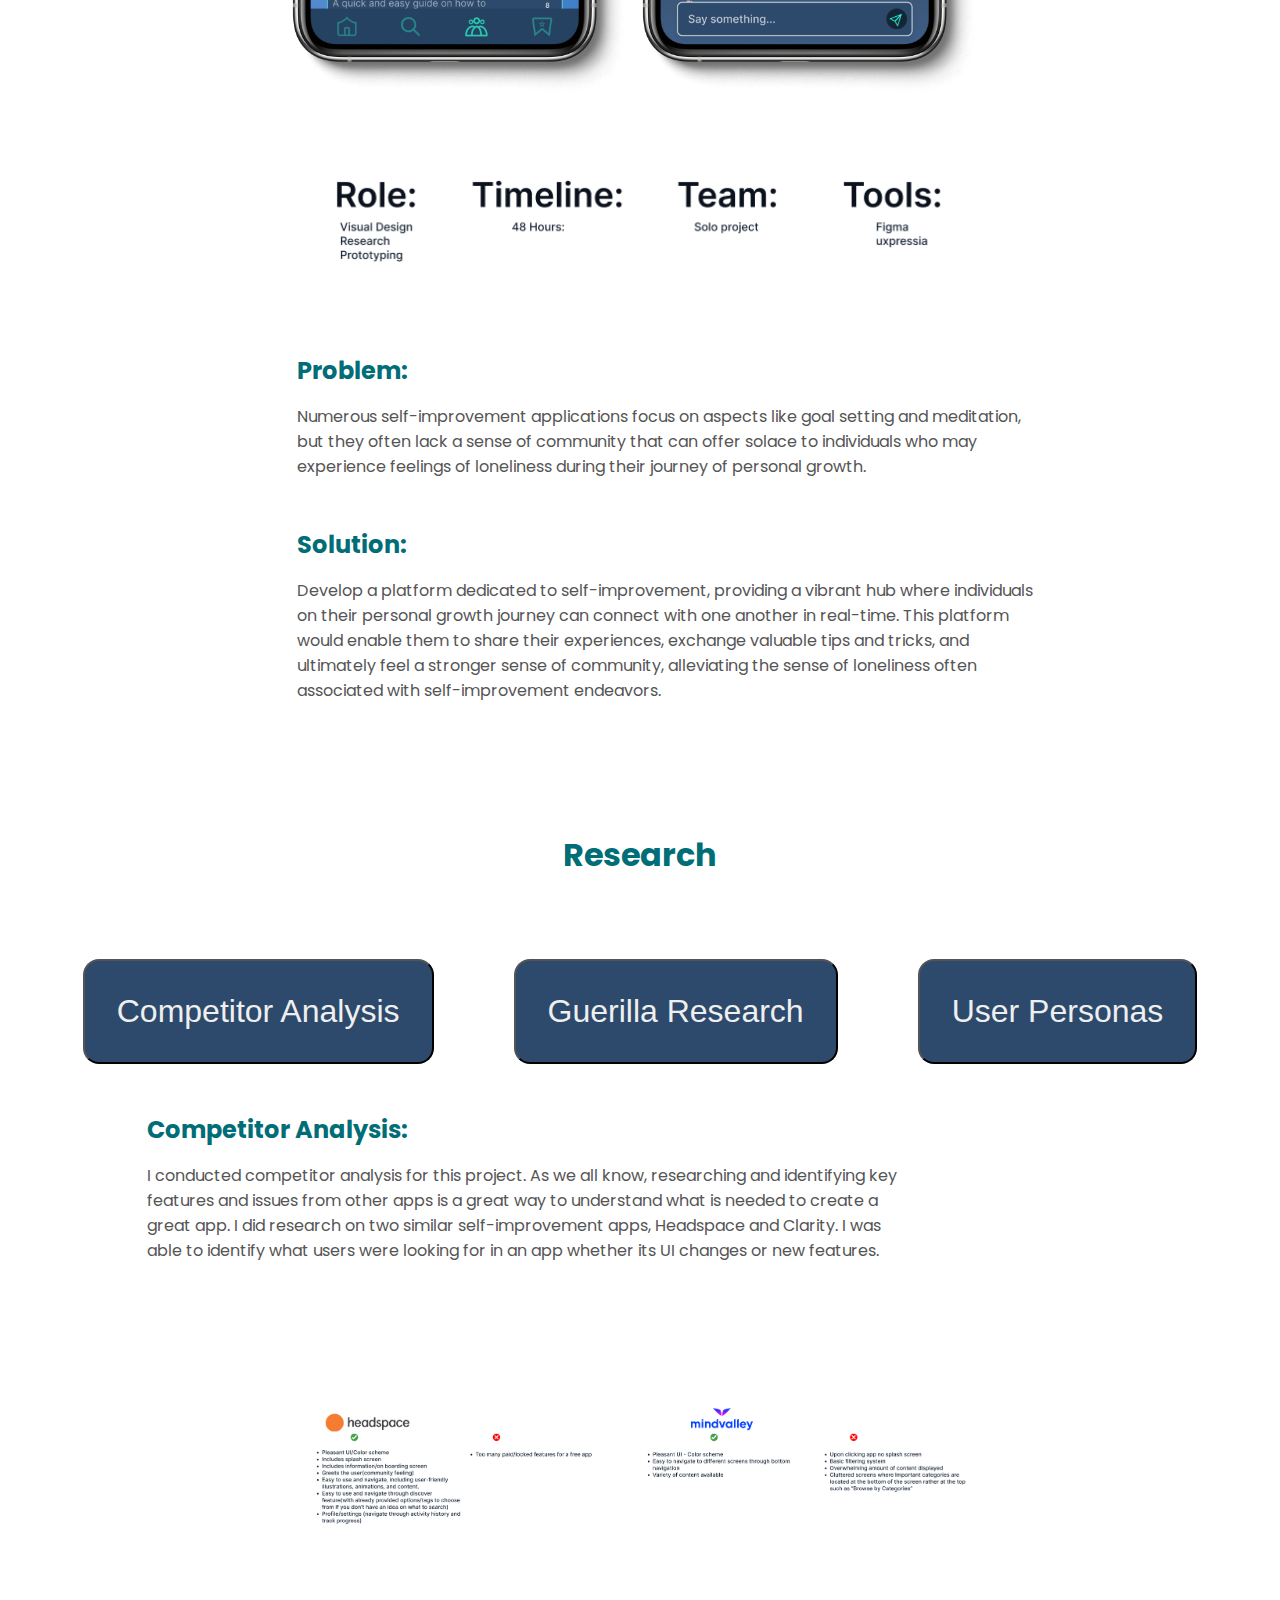
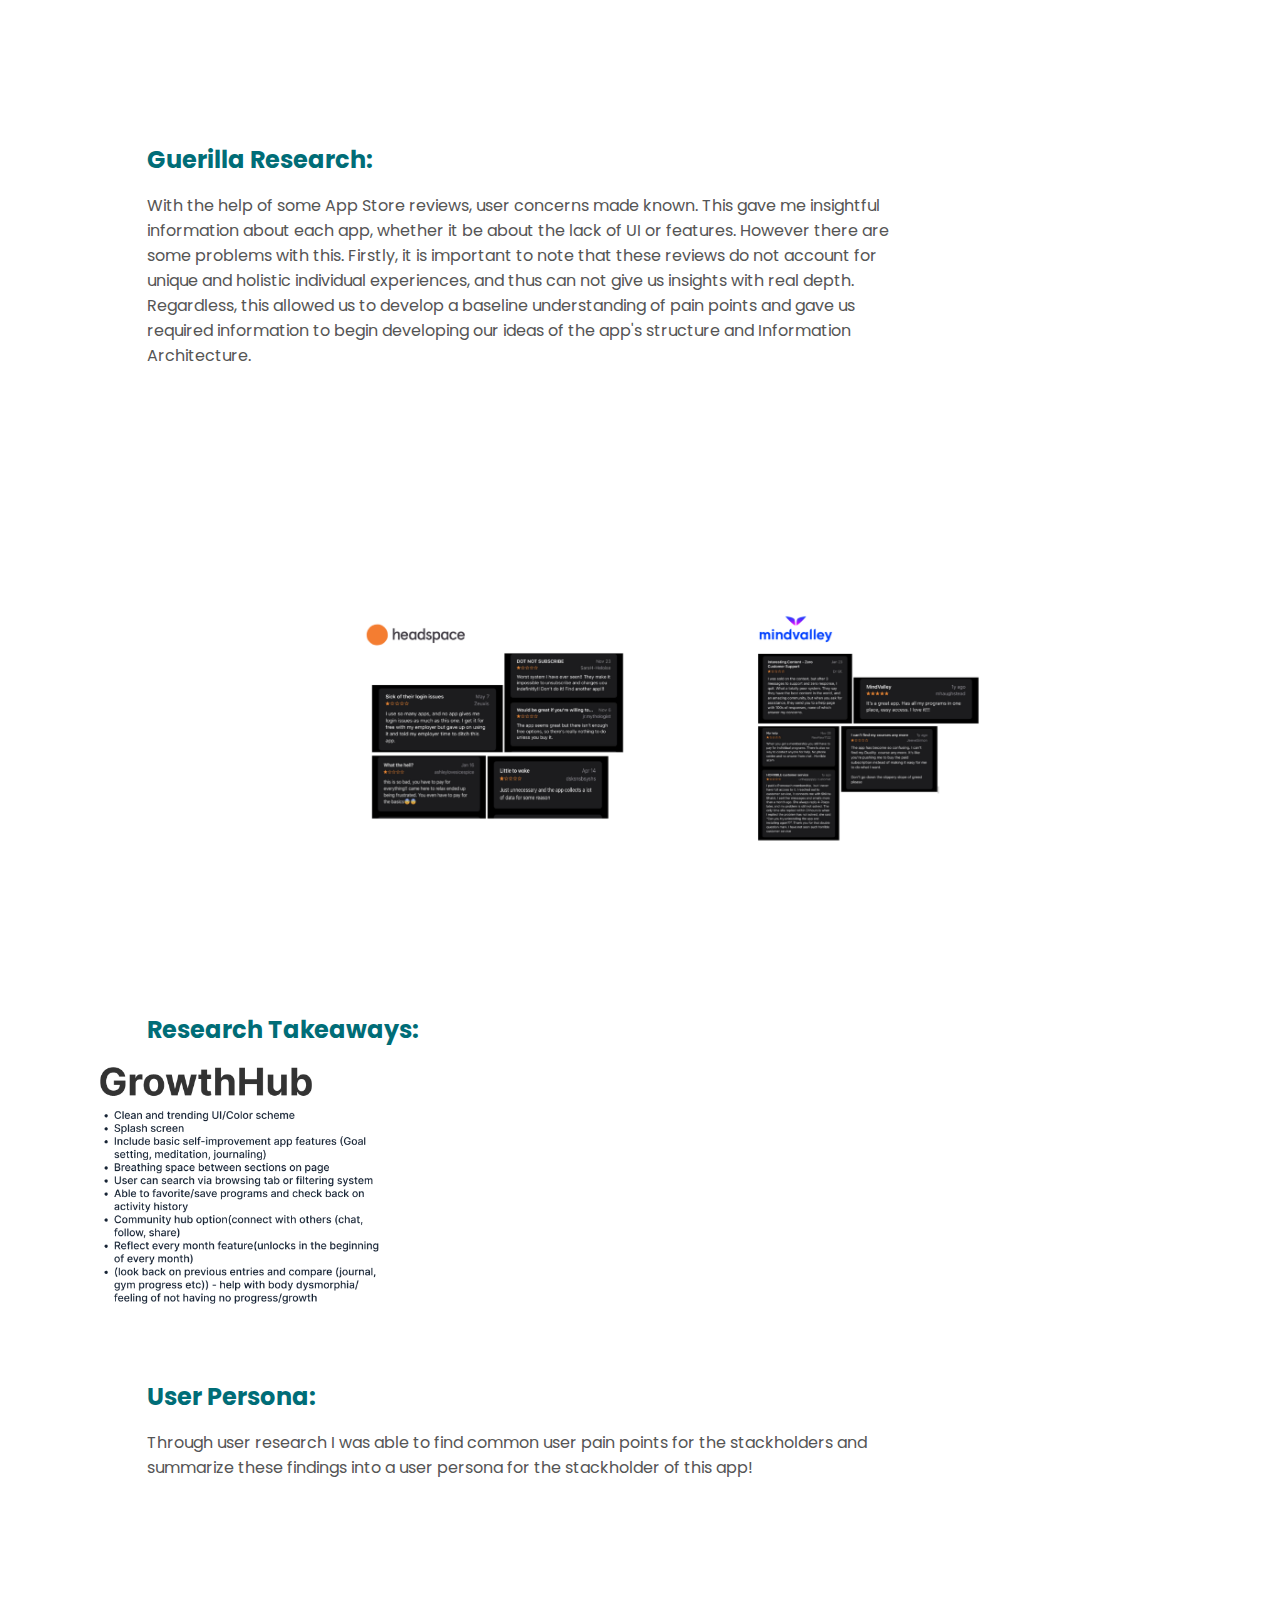
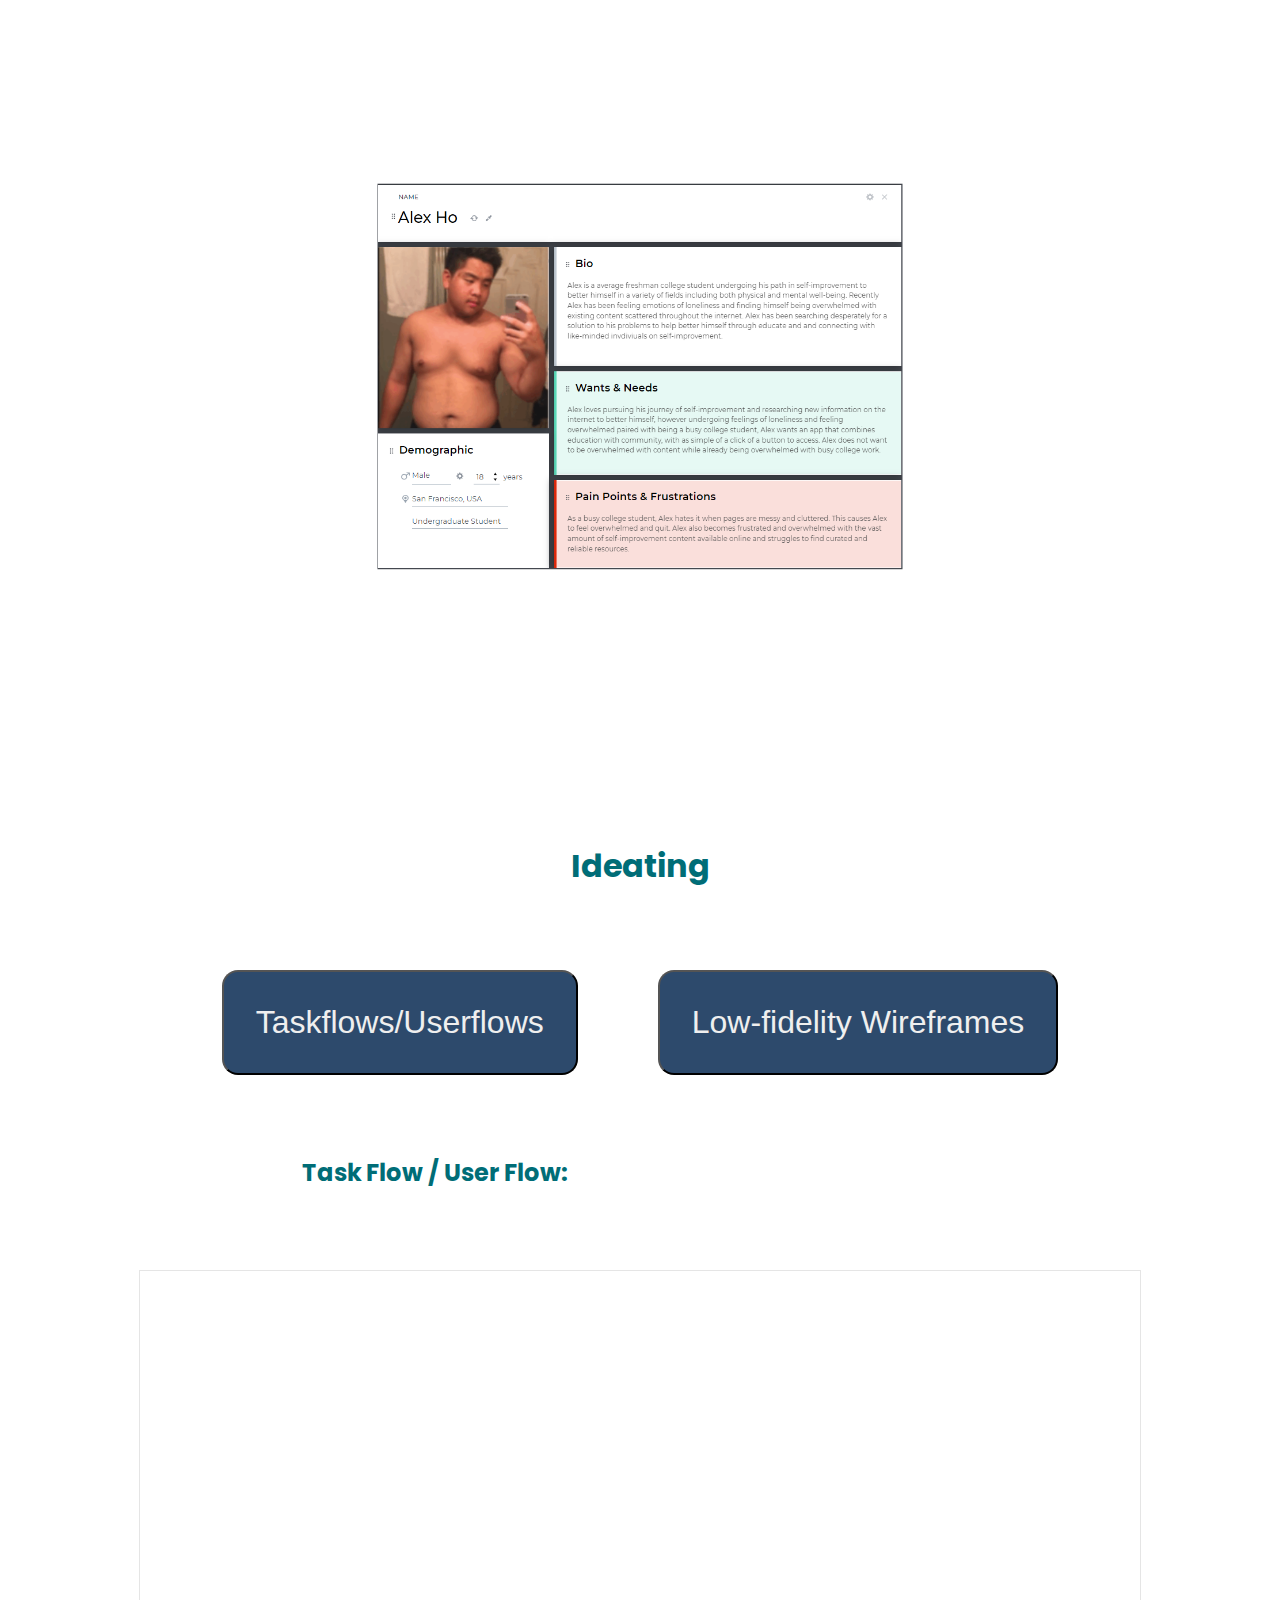
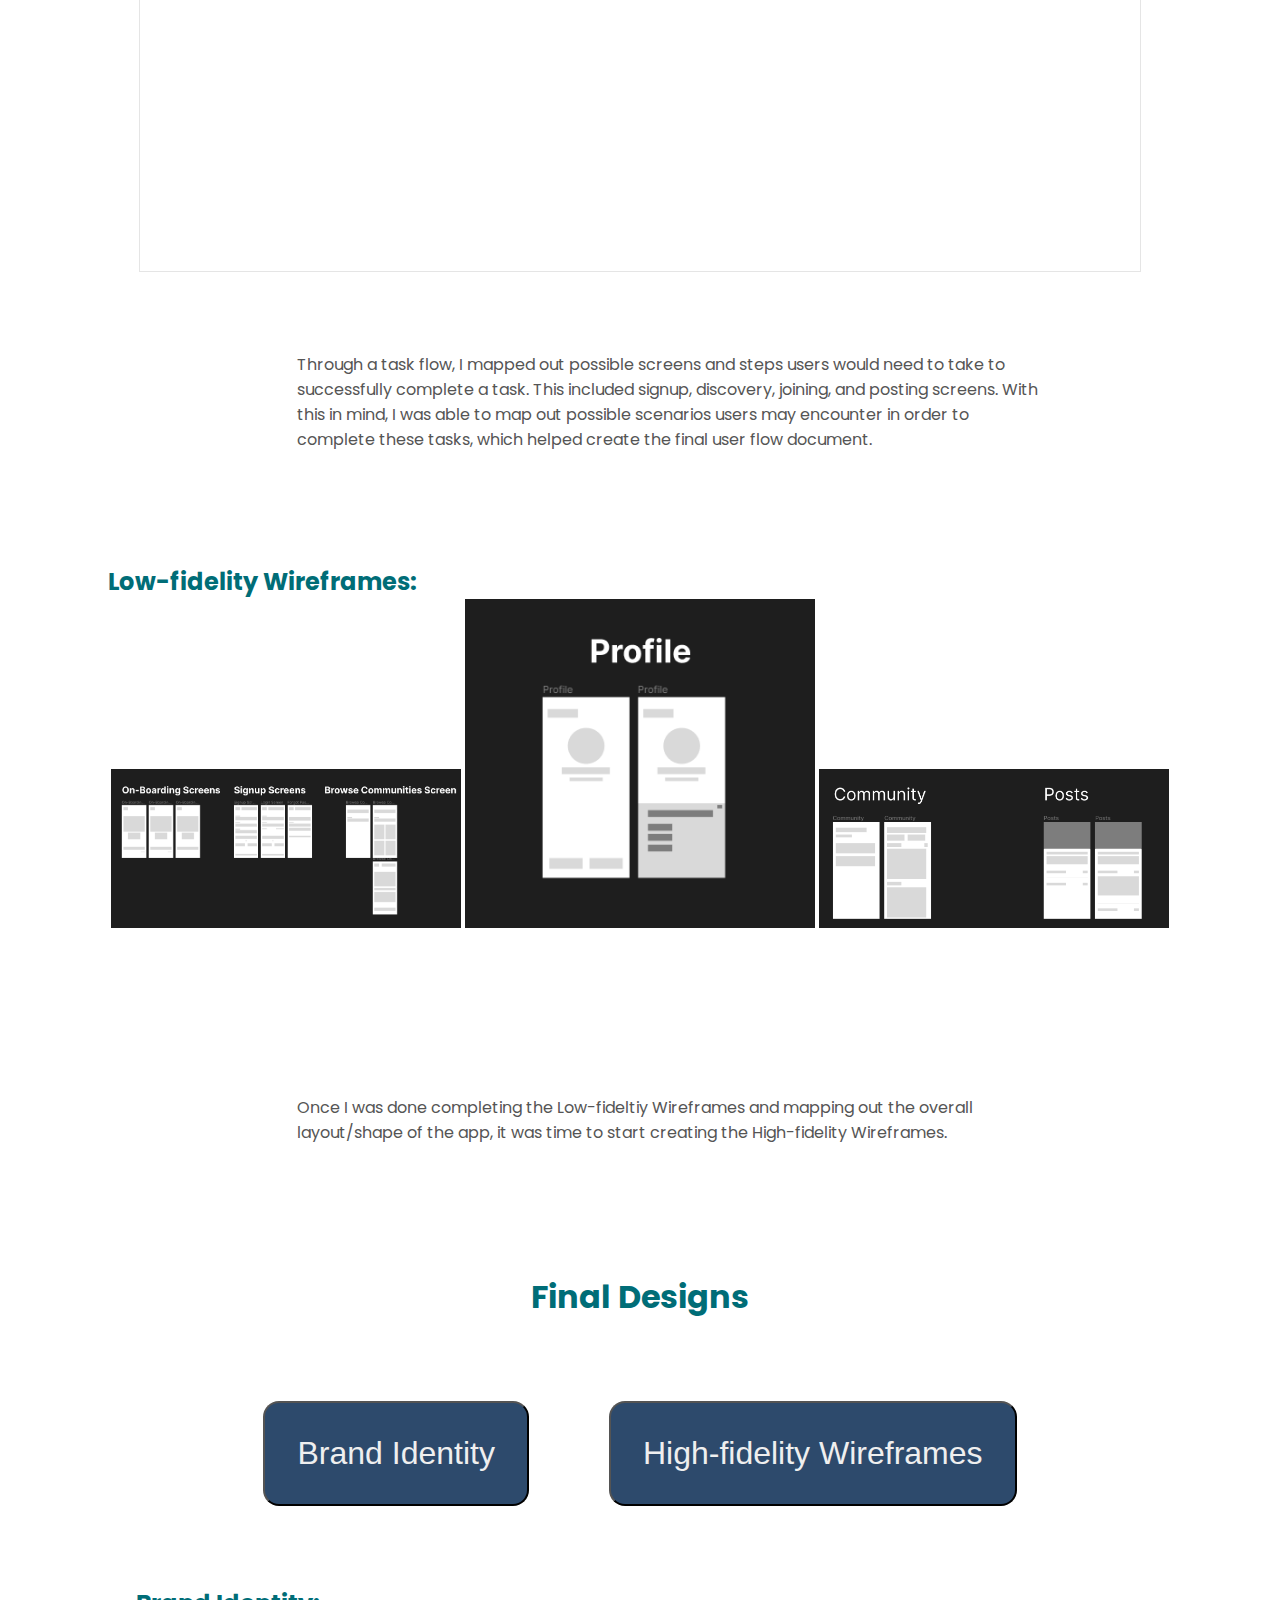
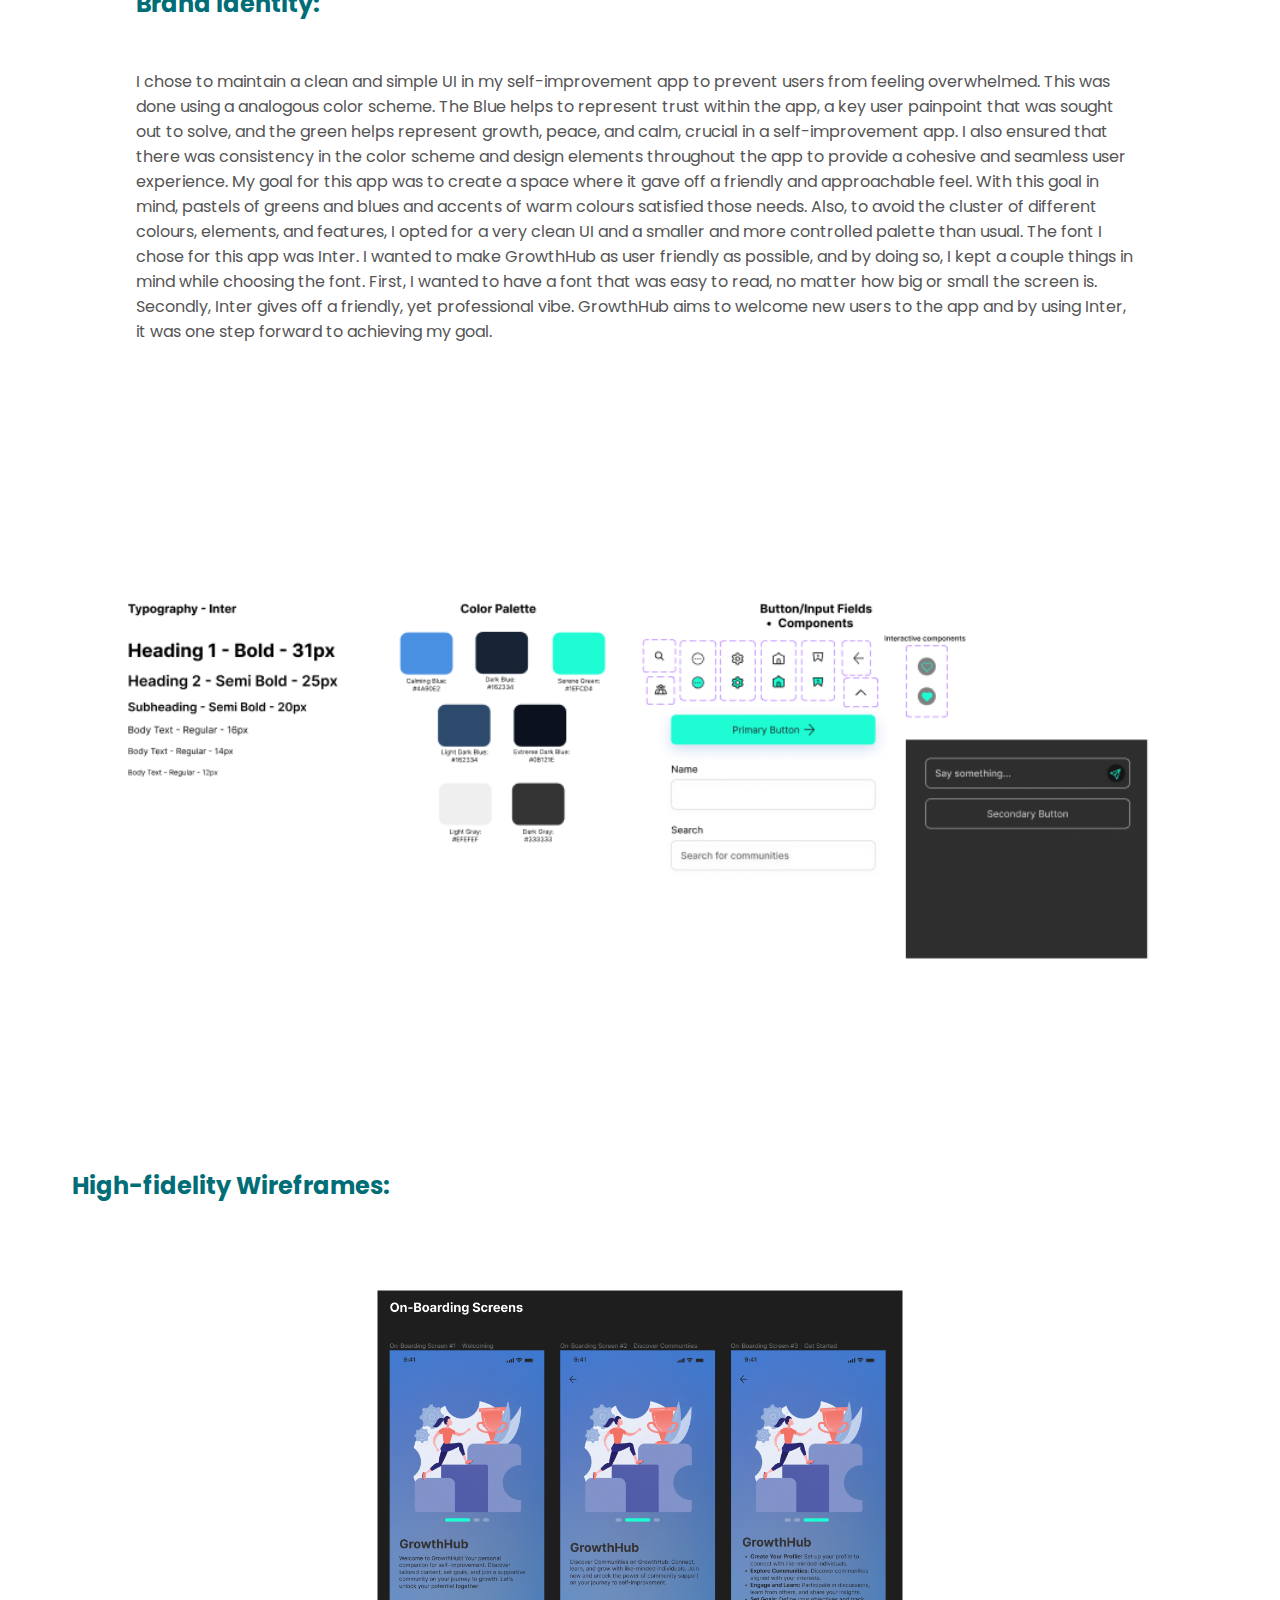
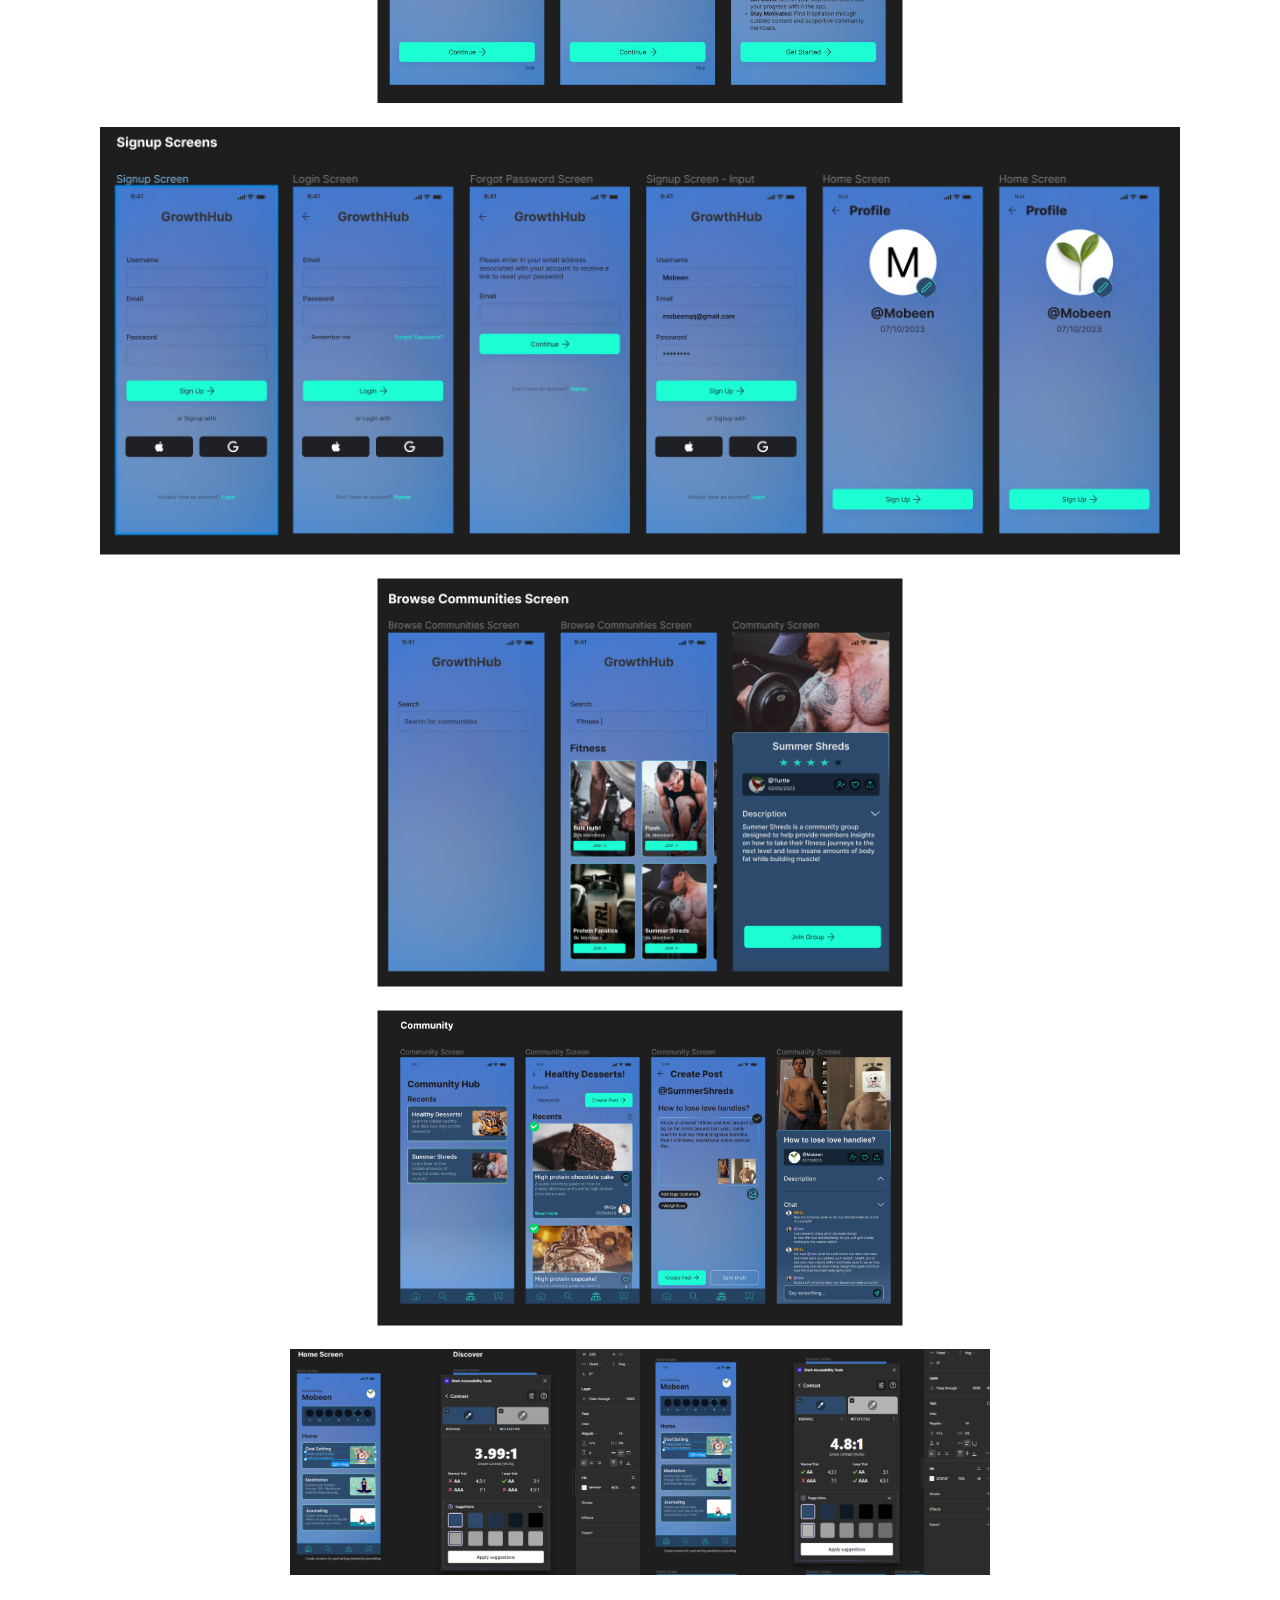
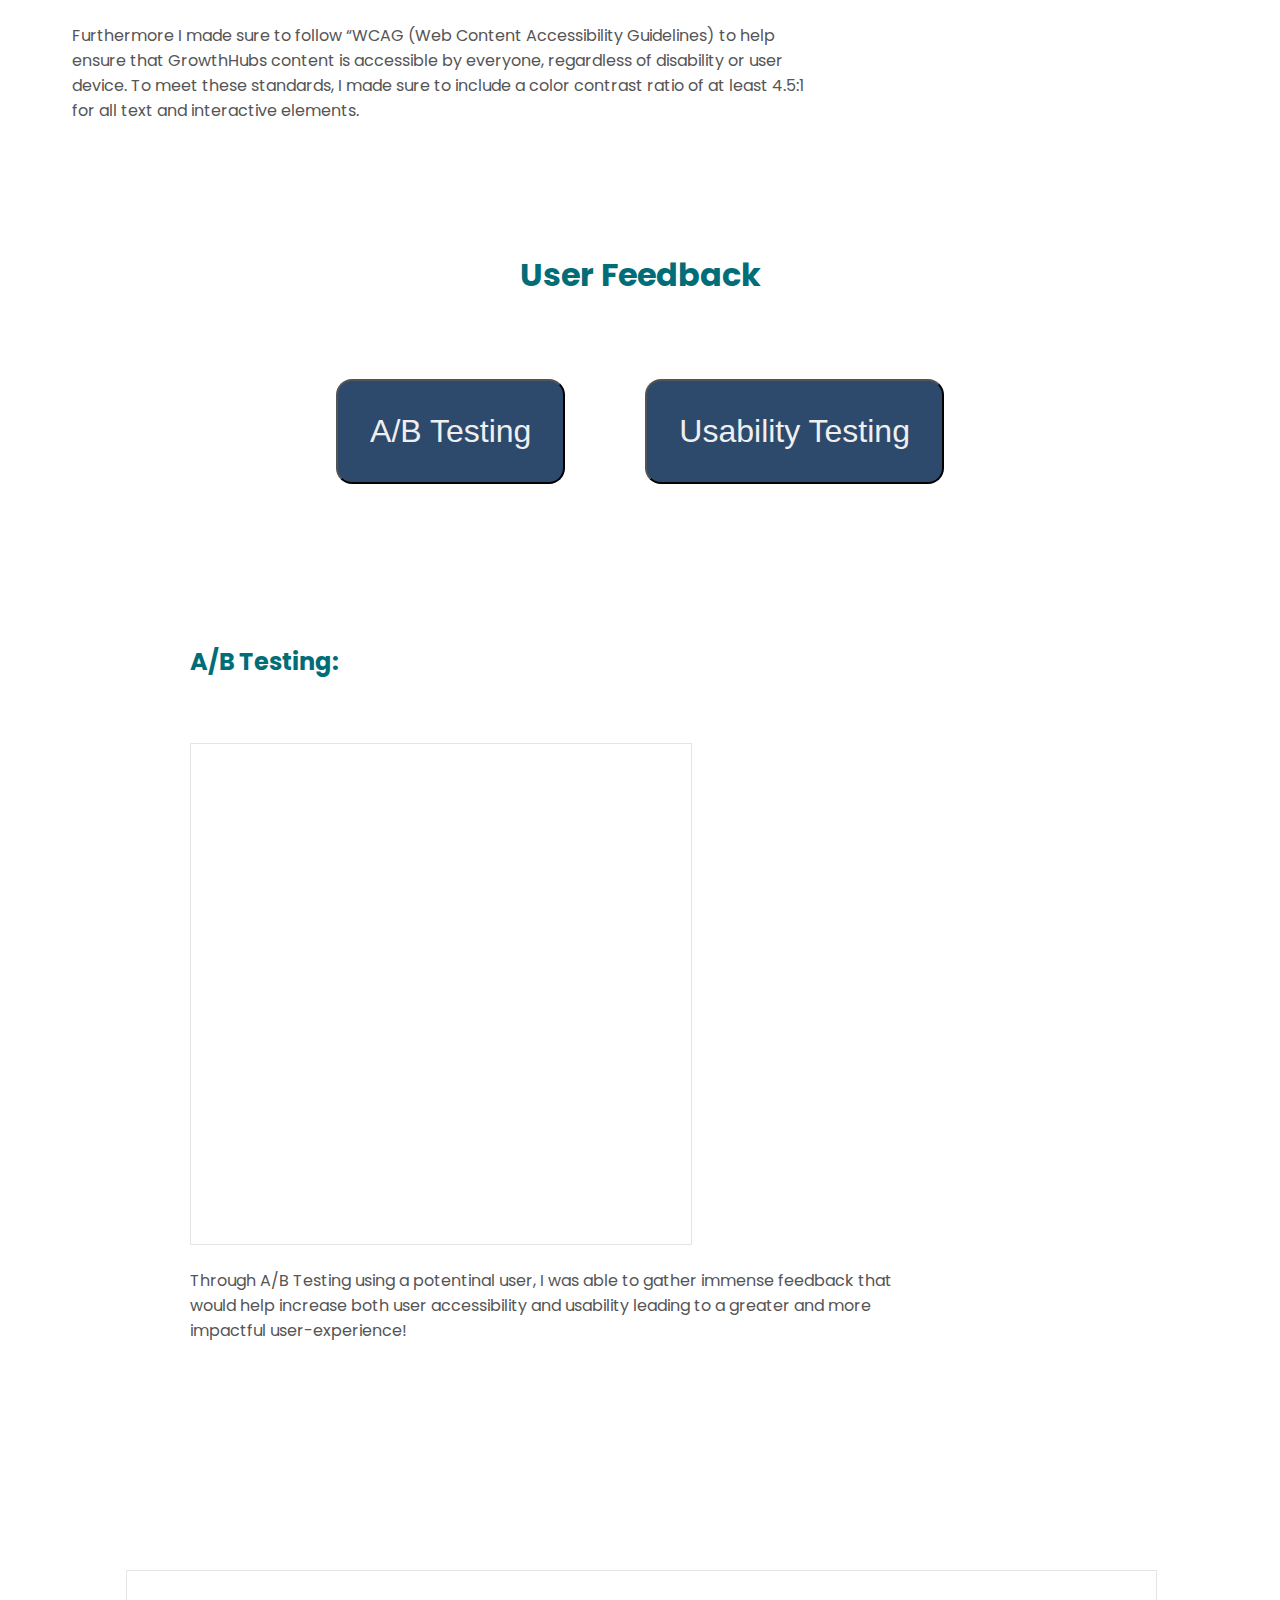
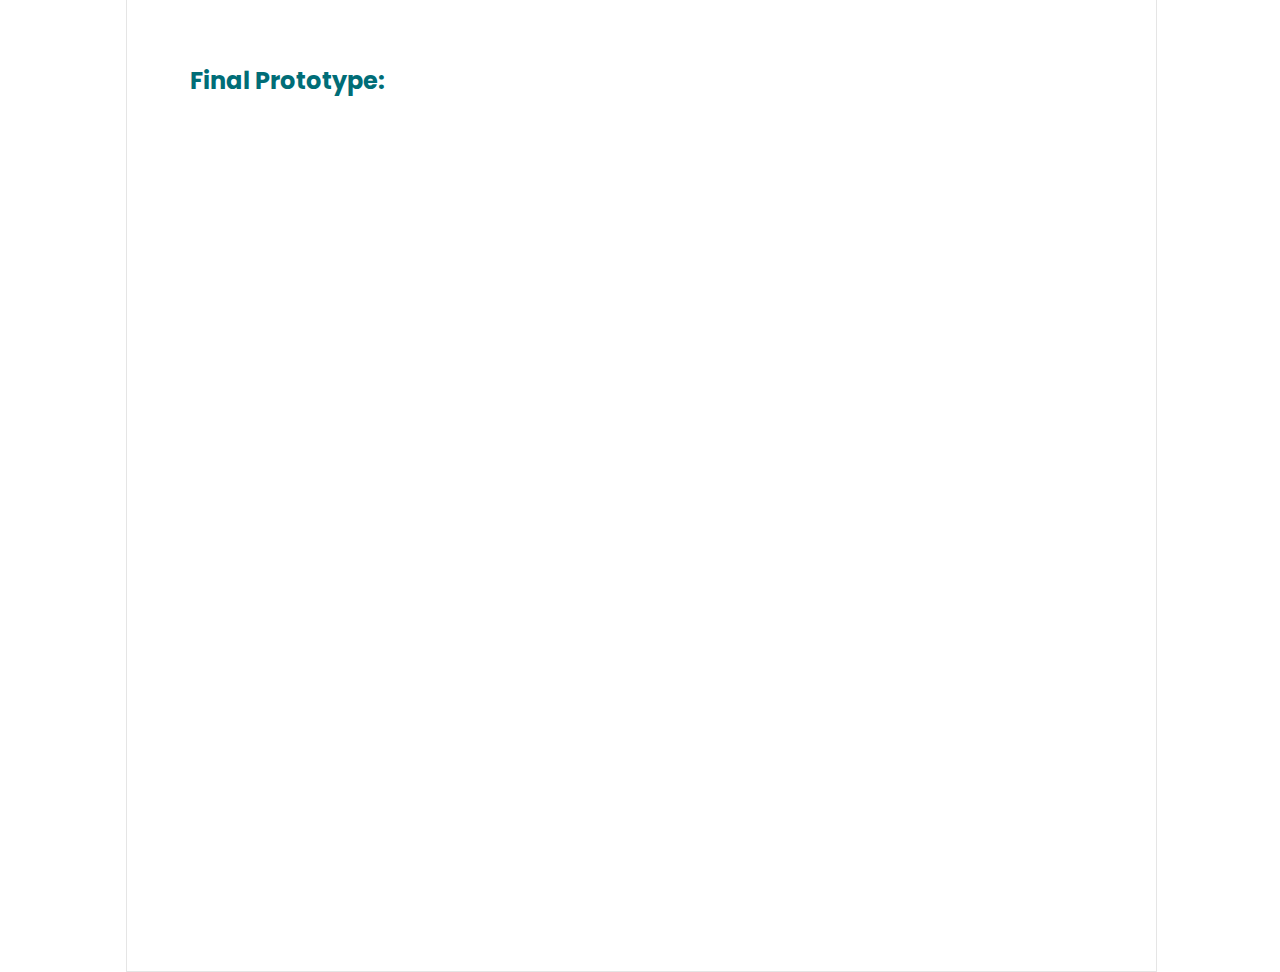
==== commit 059a6869: "update" ====
--- a/Growthhub.html
+++ b/Growthhub.html
@@ -202,12 +202,7 @@
             allowfullscreen
           ></iframe>
           <p class="p1 tasktext uss usstwo">
-            Through a task flow I was able to map out possible screens and steps
-            users would have take in order to succesfuly complete a task,
-            including both signup and discover/join/post screens! with this in
-            mind, I was able to map out possible scenerios users may take in
-            ordertimeline_one to complete these tasks which helped to create the final user
-            flow document.
+            Through a task flow, I mapped out possible screens and steps users would need to take to successfully complete a task. This included signup, discovery, joining, and posting screens. With this in mind, I was able to map out possible scenarios users may encounter in order to complete these tasks, which helped create the final user flow document.
           </p>
           <h2 class="htwo five">Low-fidelity Wireframes:</h2>
           <div class="container__image">
@@ -335,7 +330,7 @@
                   Through A/B Testing using a potentinal user, I was able to
                   gather immense feedback that would help increase both user
                   accessibility and usability leading to a greater and more
-                  impactful user-expereince!
+                  impactful user-experience!
                 </p>
                 <h2 class="htwo seven mkayy">Final Prototype:</h2>
 
